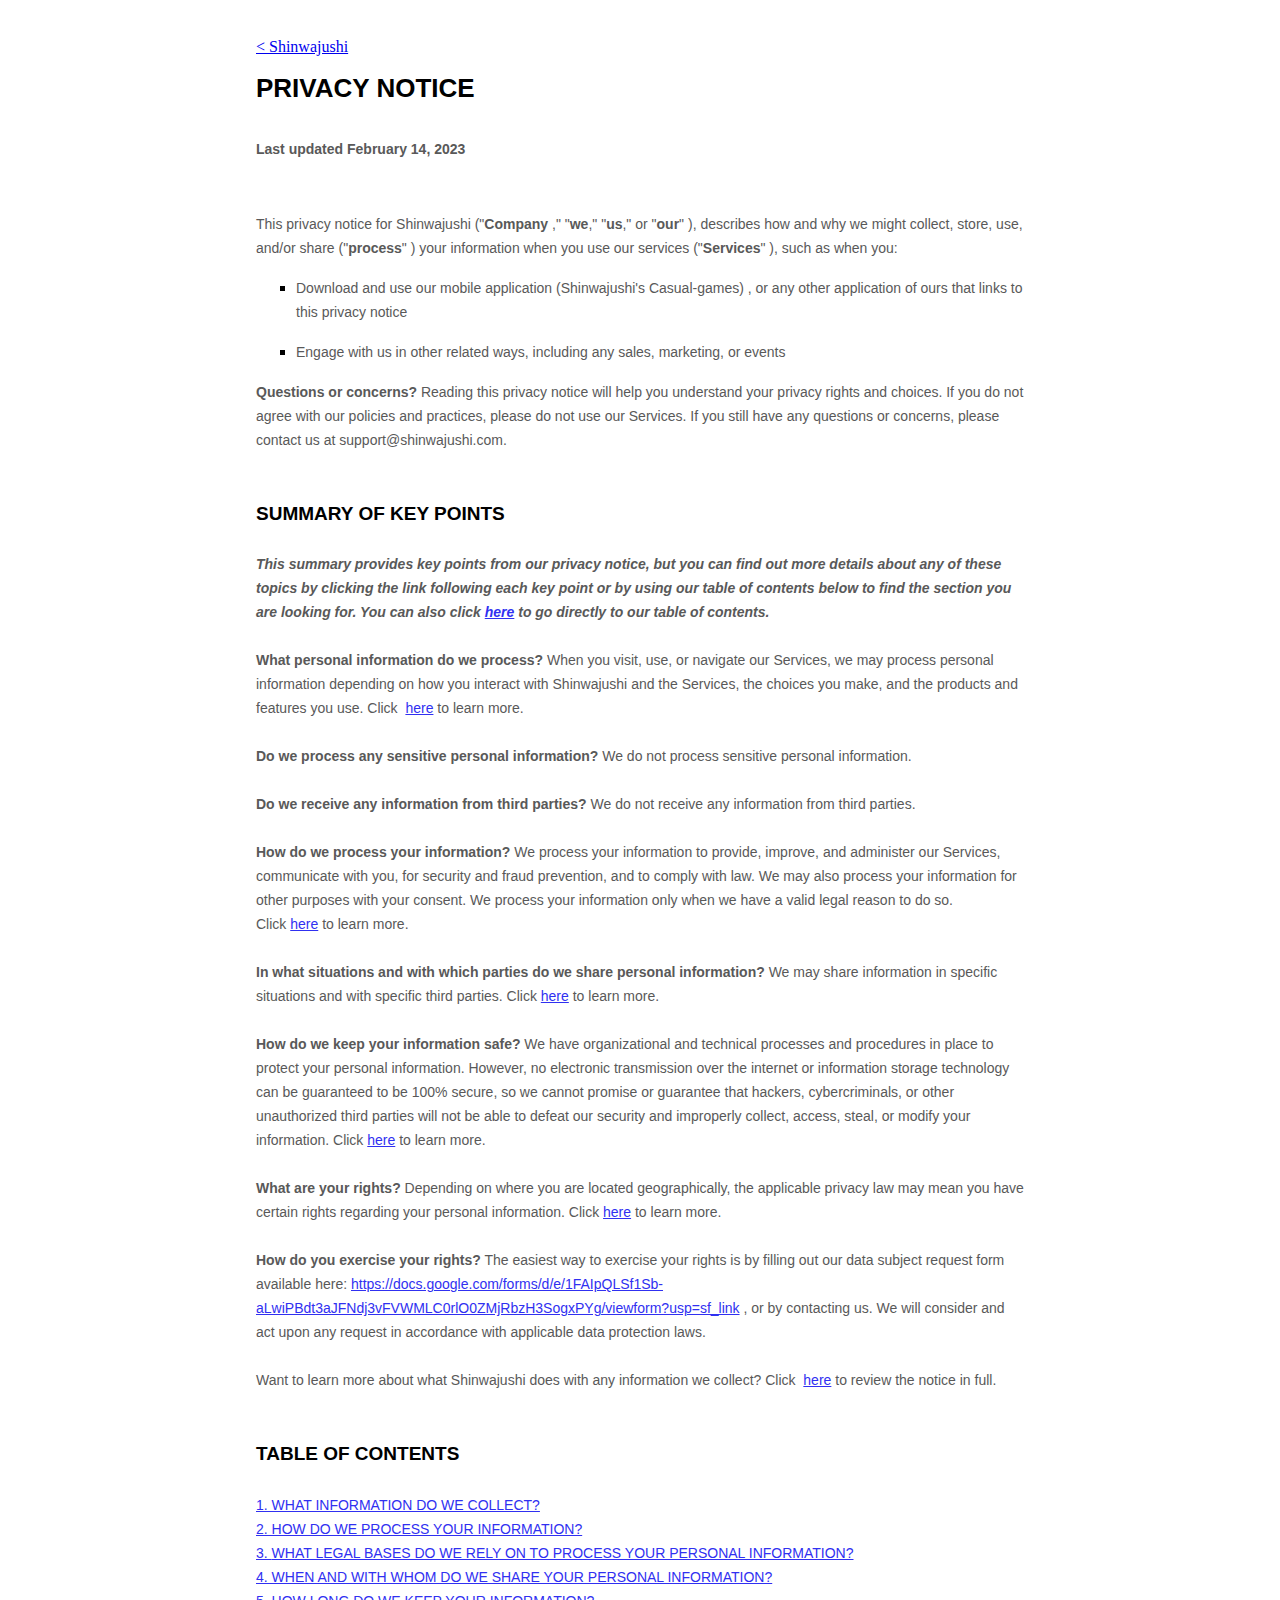
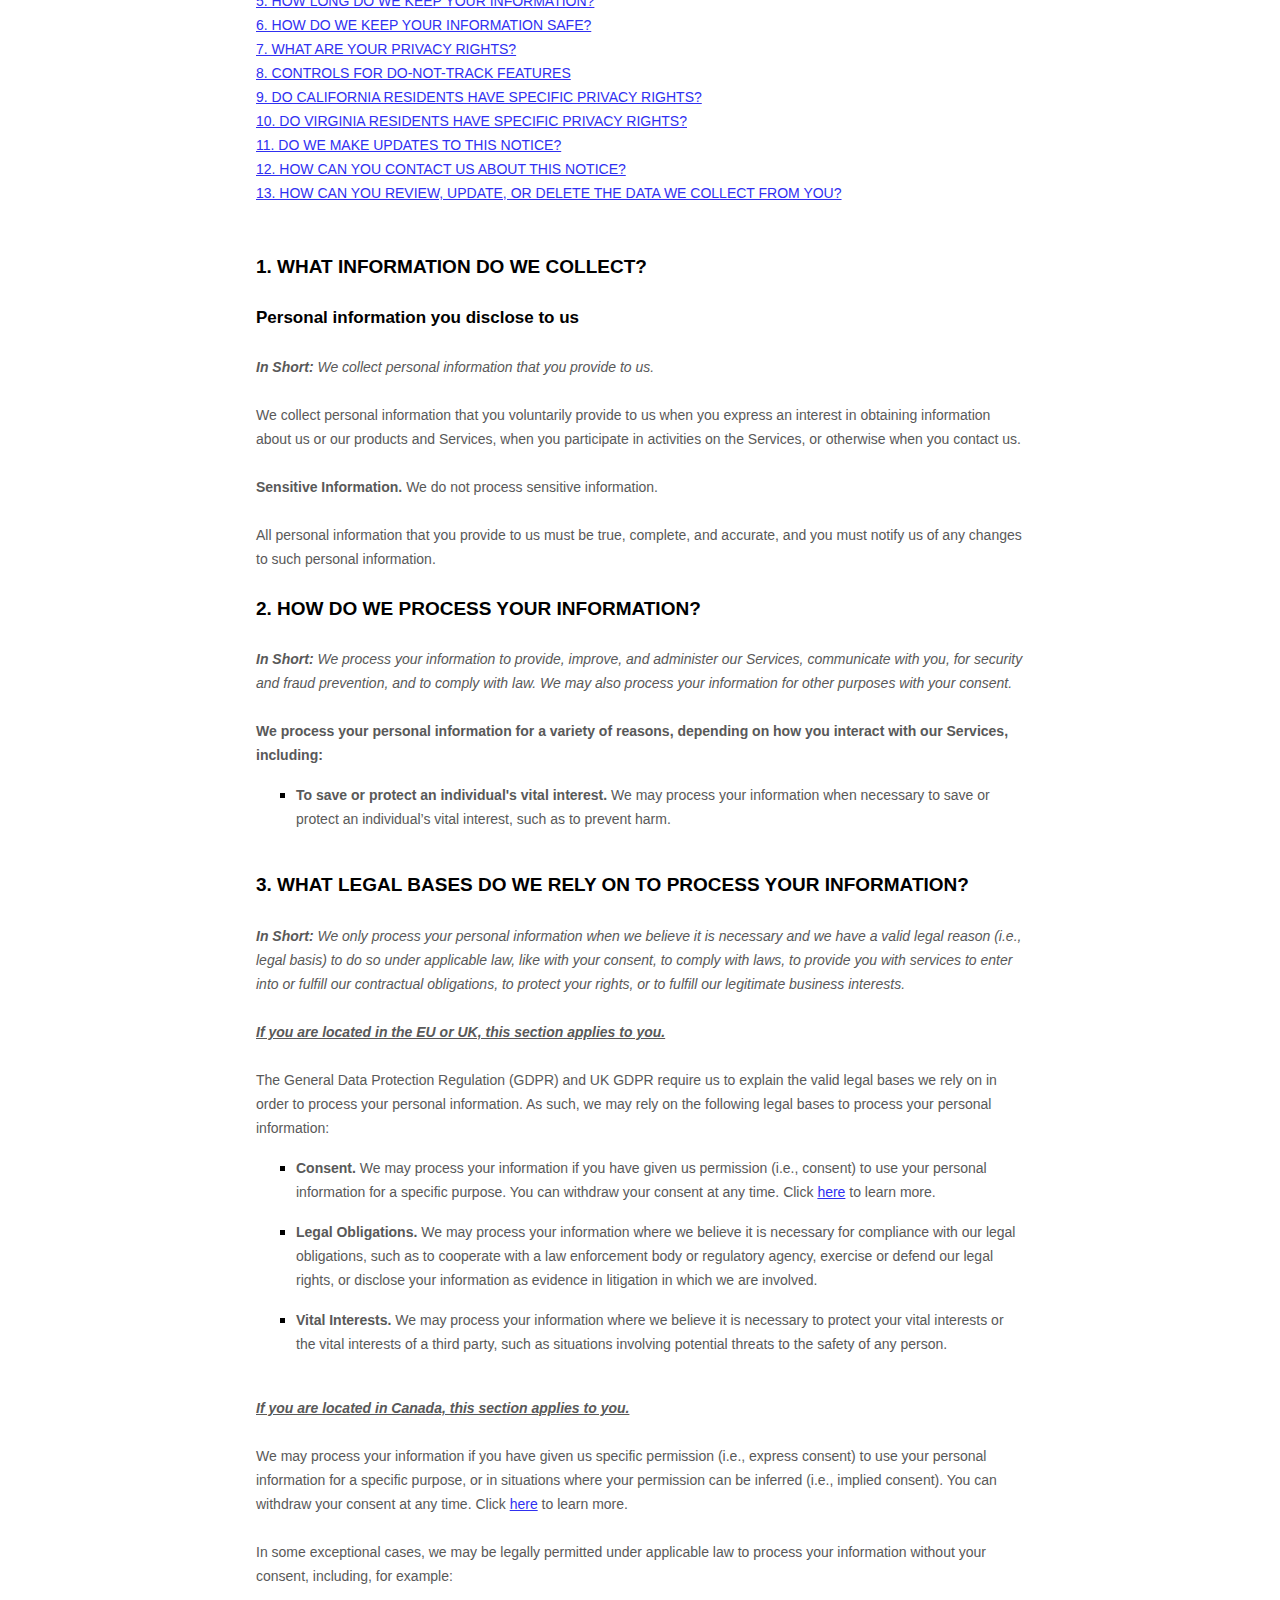
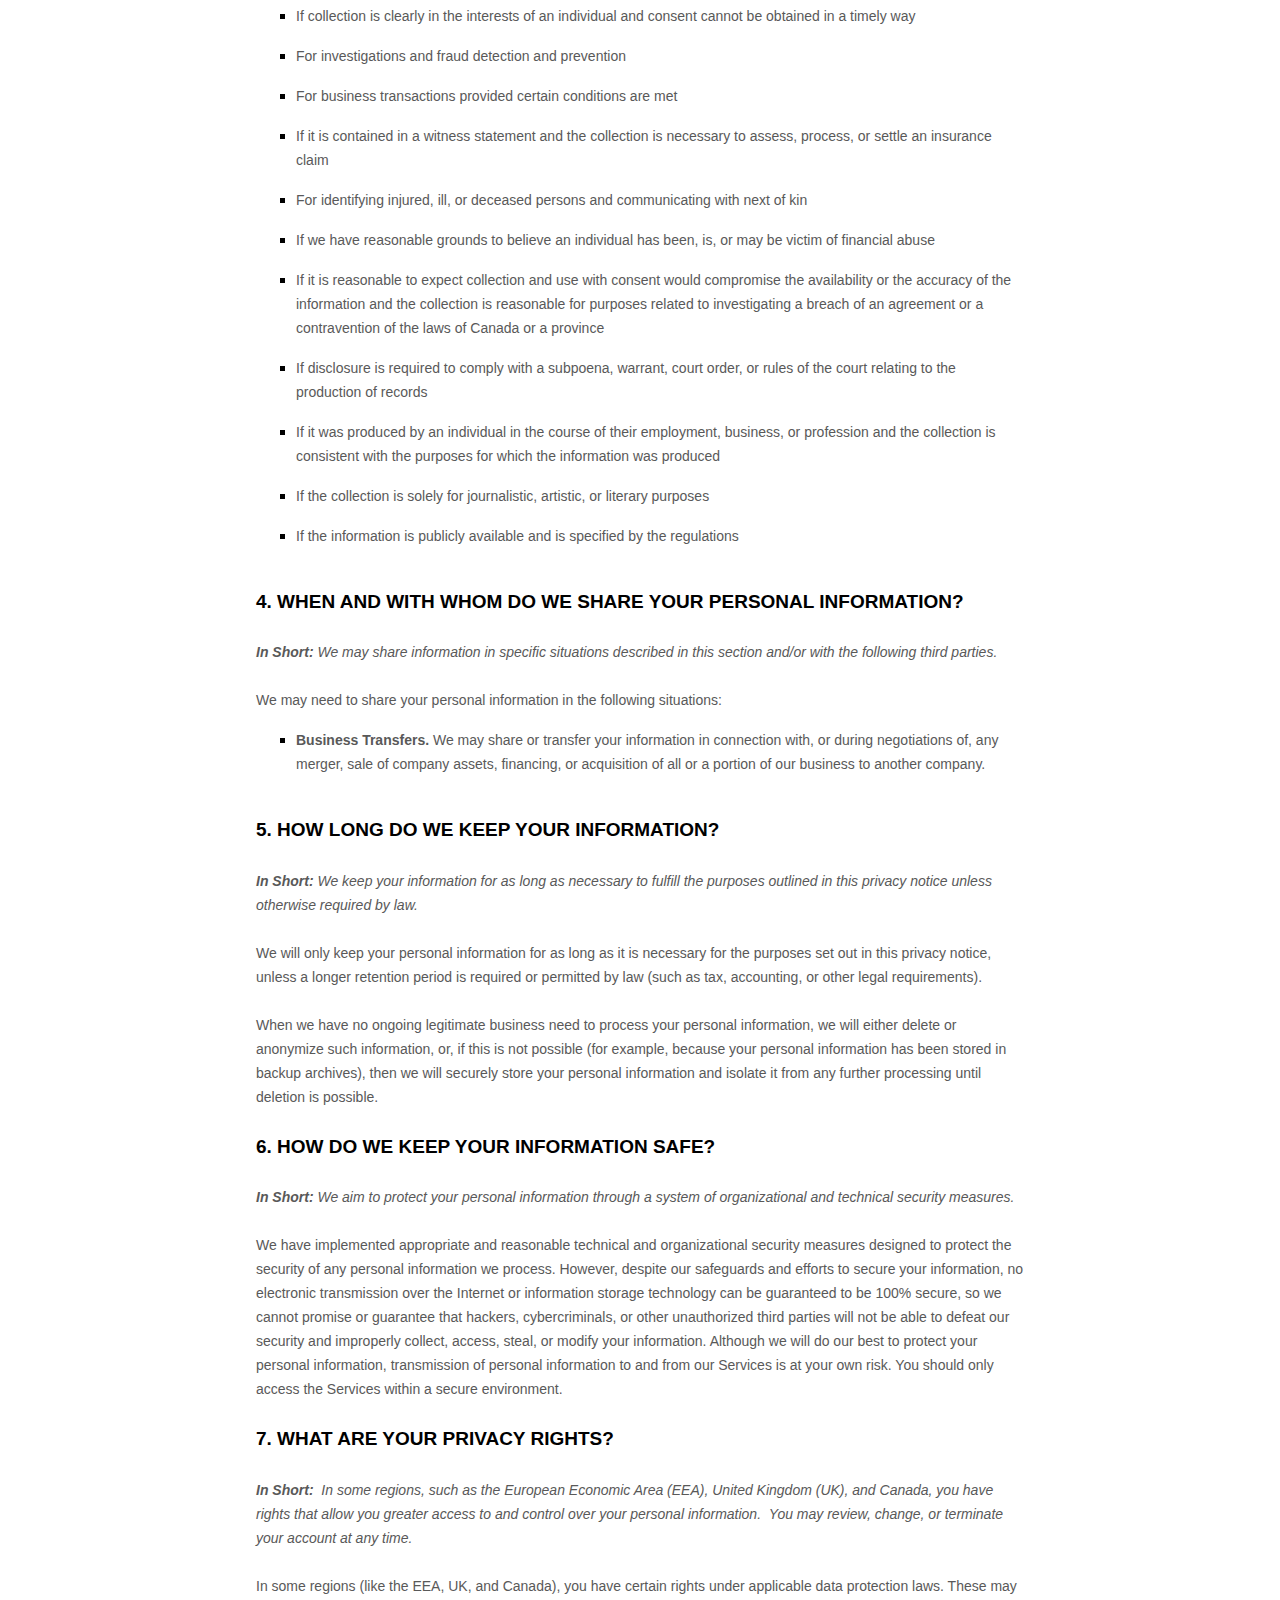
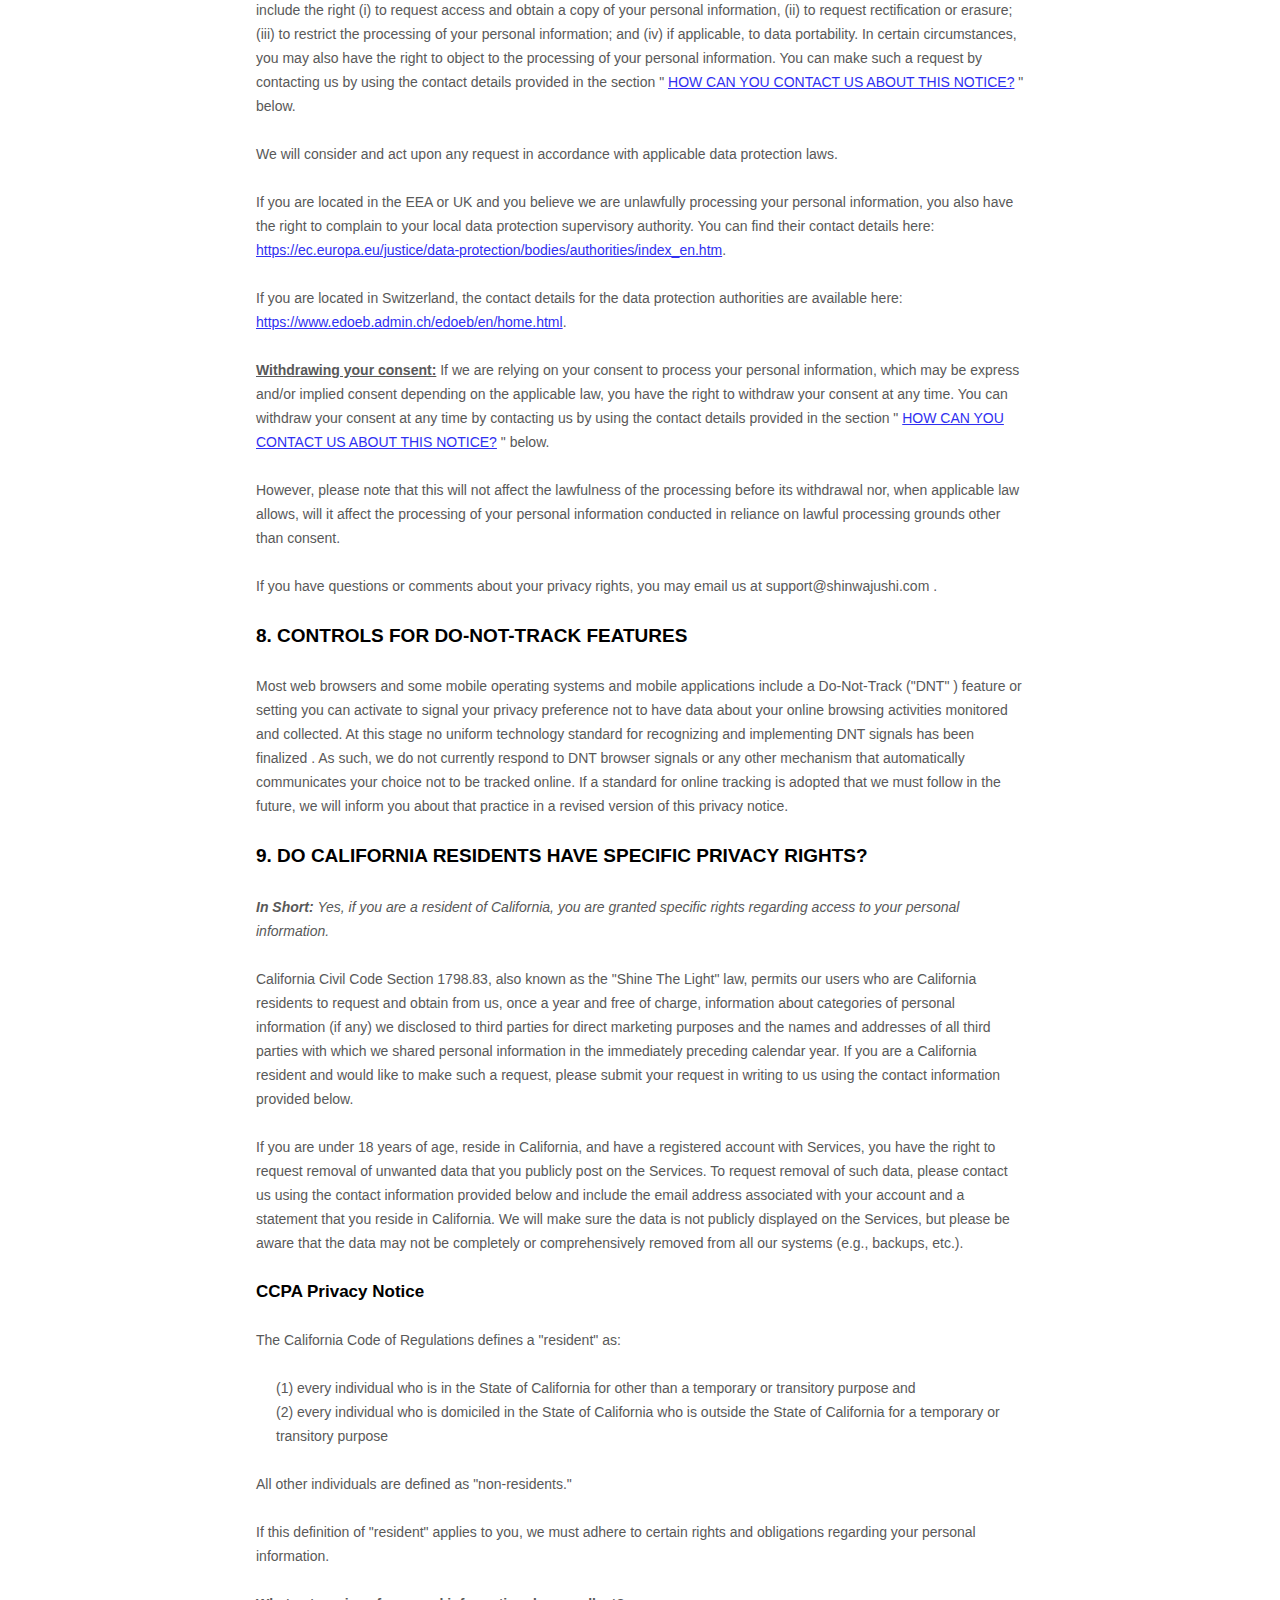
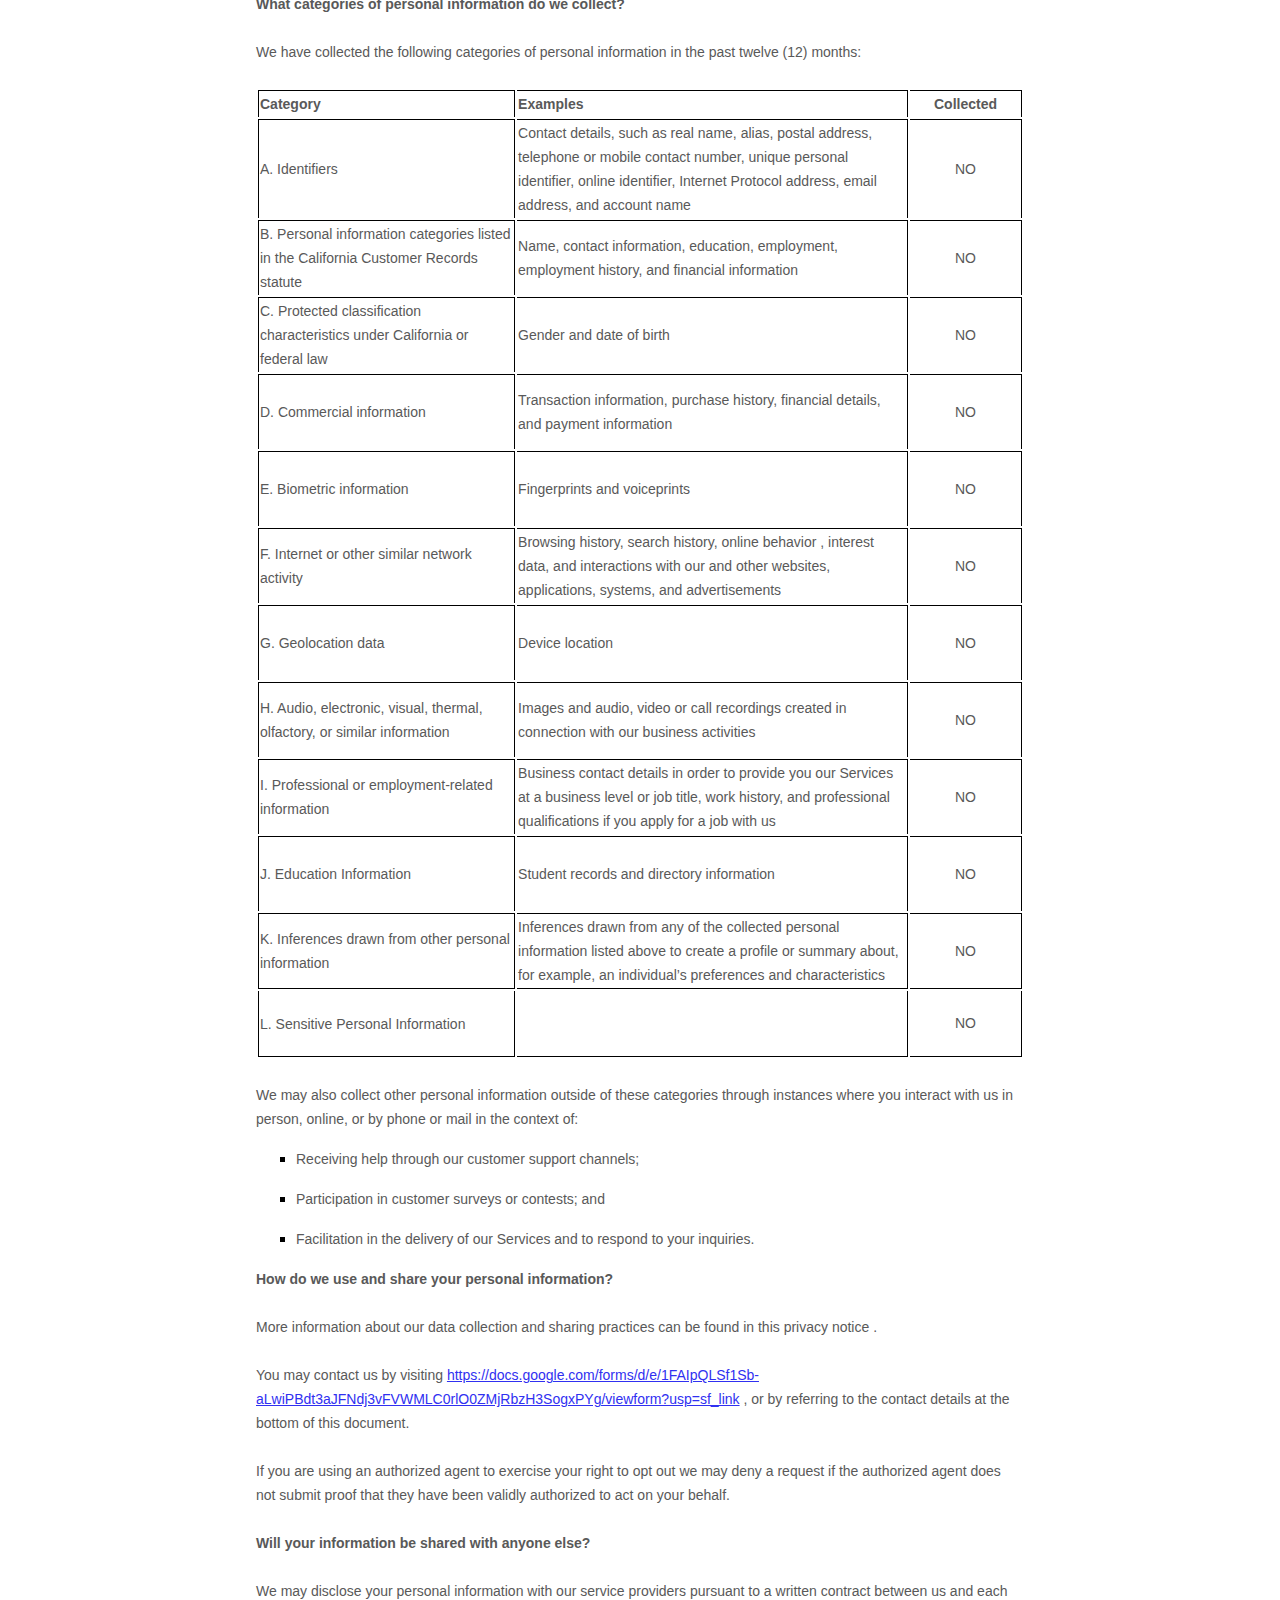
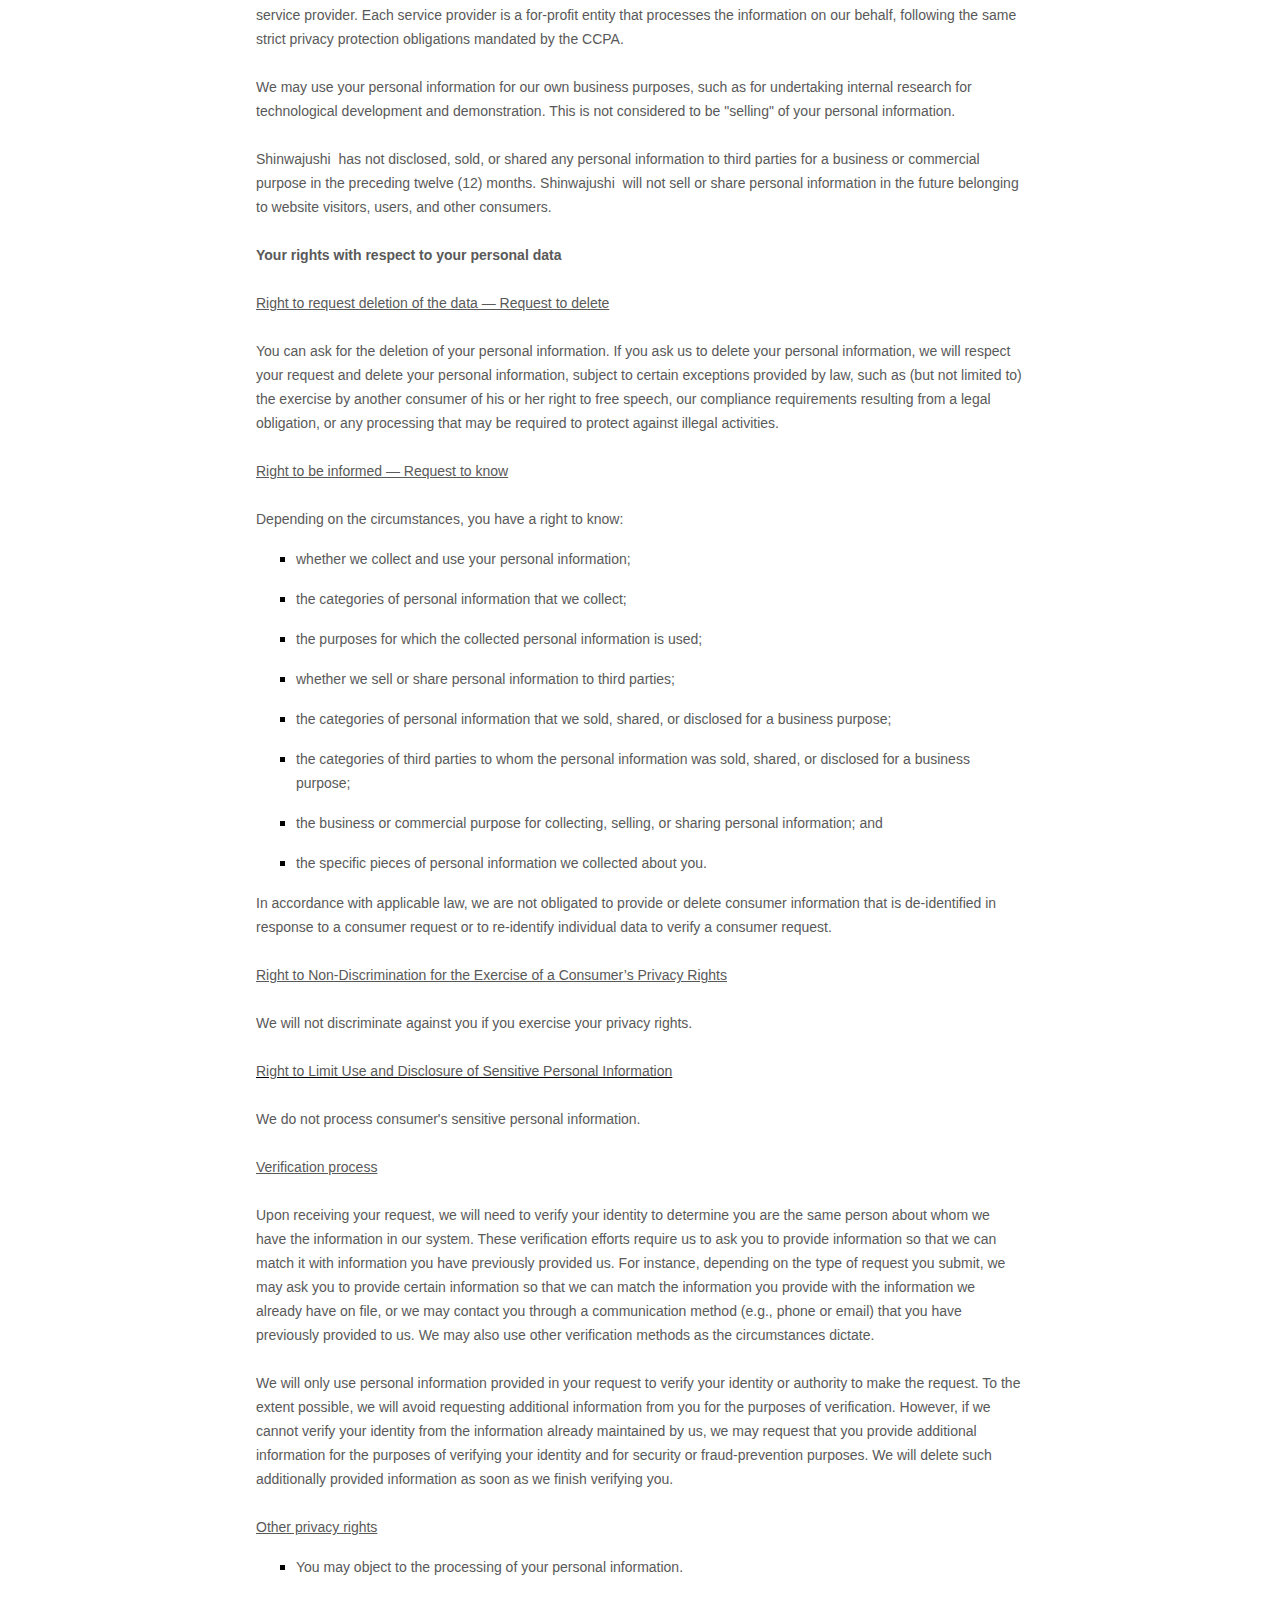
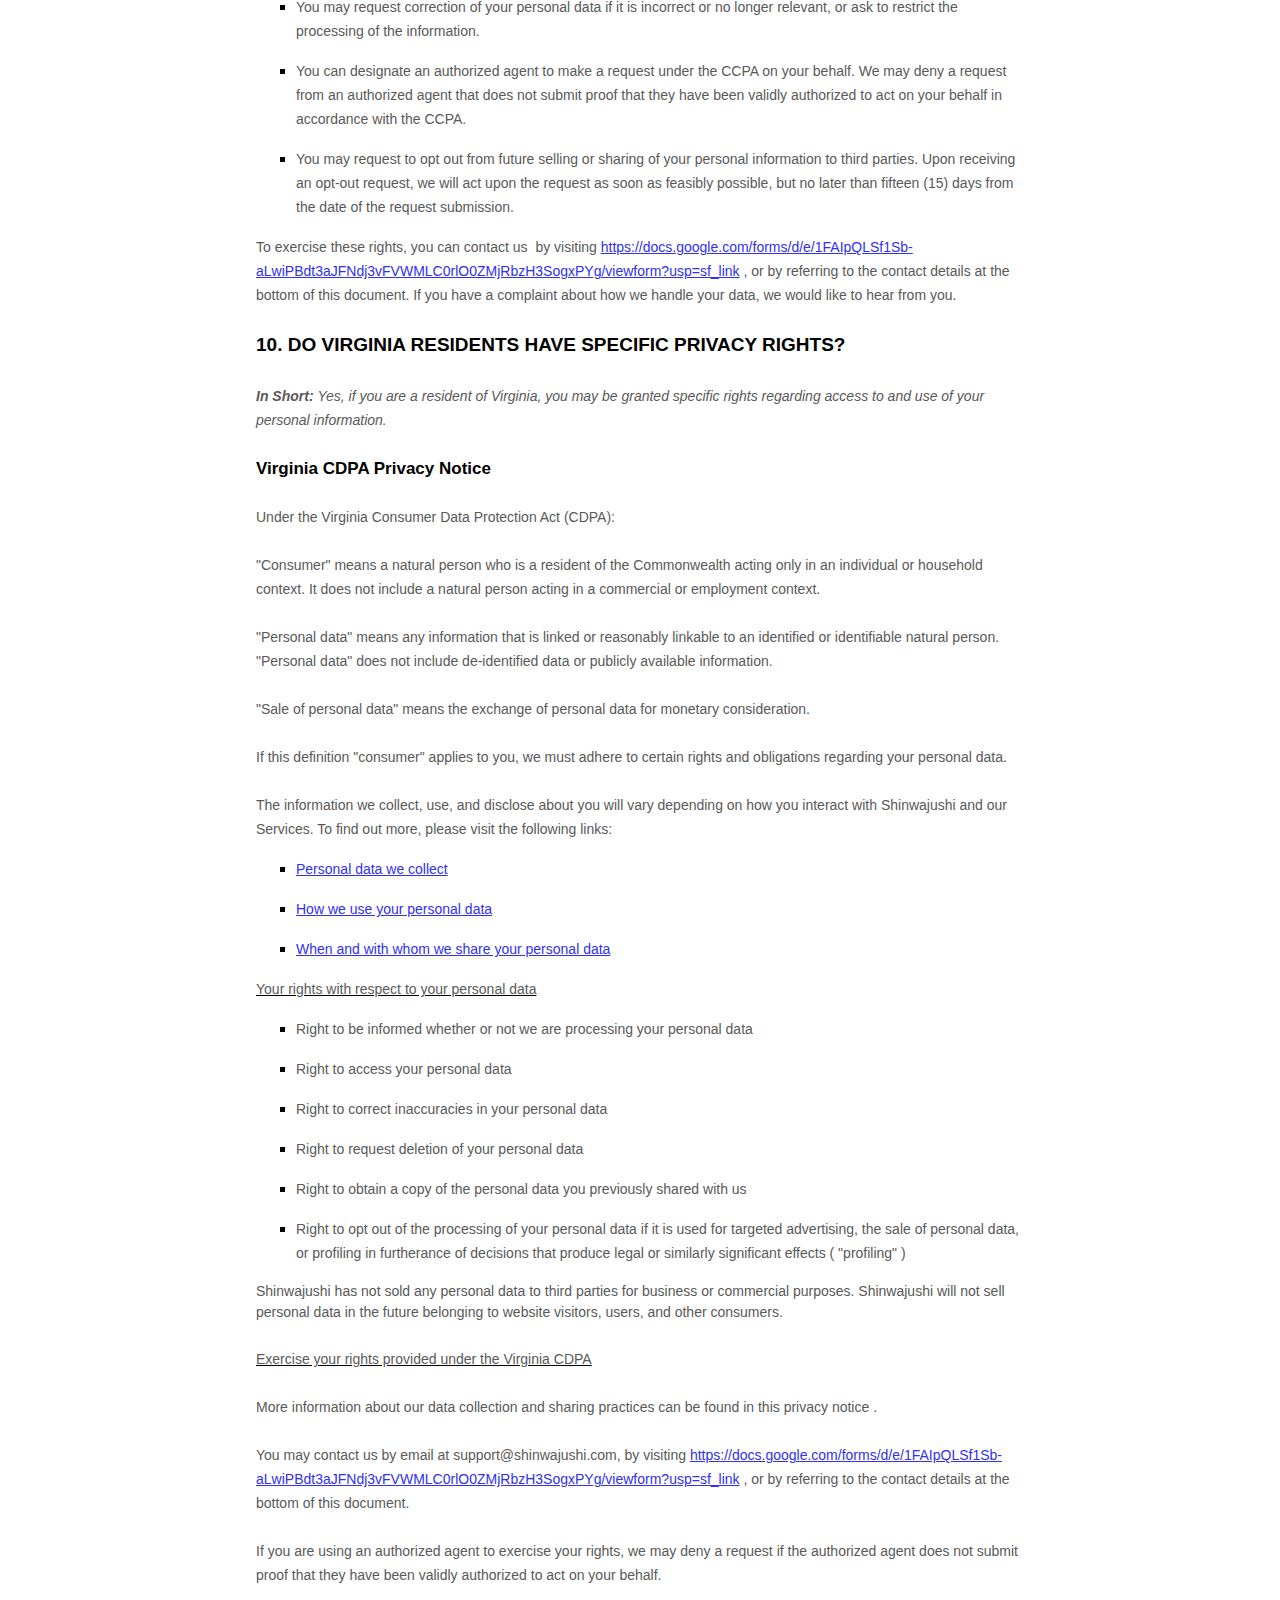
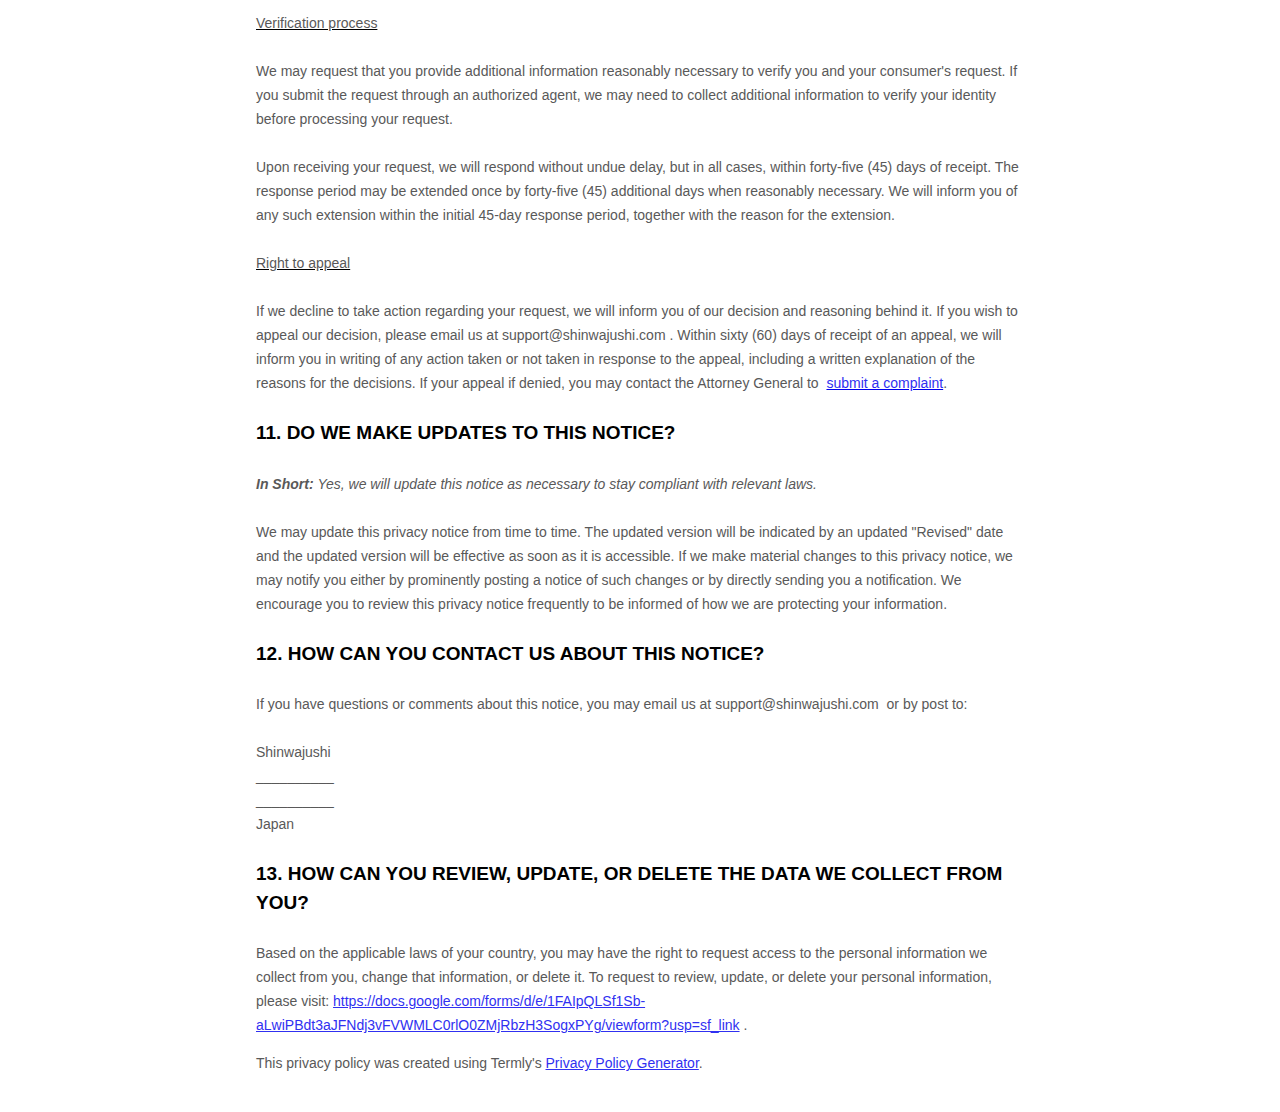
==== docs/privacy/mobile-casual-games/en.html @ f35b667d "Add privacy policy" ====
<!DOCTYPE html>
<html lang="en">

<head>
  <meta charset="UTF-8">
  <meta http-equiv="X-UA-Compatible" content="IE=edge">
  <meta name="viewport" content="width=device-width, initial-scale=1.0">
  <title>Privacy/Mobile-Casual-Games | Shinwajushi</title>
  <style>
    [data-custom-class='body'] {
      max-width: 768px;
      padding: 30px;
      margin: 0 auto;
    }

    [data-custom-class='body'],
    [data-custom-class='body'] * {
      background: transparent !important;
    }

    [data-custom-class='title'],
    [data-custom-class='title'] * {
      font-family: Arial !important;
      font-size: 26px !important;
      color: #000000 !important;
    }

    [data-custom-class='subtitle'],
    [data-custom-class='subtitle'] * {
      font-family: Arial !important;
      color: #595959 !important;
      font-size: 14px !important;
    }

    [data-custom-class='heading_1'],
    [data-custom-class='heading_1'] * {
      font-family: Arial !important;
      font-size: 19px !important;
      color: #000000 !important;
    }

    [data-custom-class='heading_2'],
    [data-custom-class='heading_2'] * {
      font-family: Arial !important;
      font-size: 17px !important;
      color: #000000 !important;
    }

    [data-custom-class='body_text'],
    [data-custom-class='body_text'] * {
      color: #595959 !important;
      font-size: 14px !important;
      font-family: Arial !important;
    }

    [data-custom-class='link'],
    [data-custom-class='link'] * {
      color: #3030F1 !important;
      font-size: 14px !important;
      font-family: Arial !important;
      word-break: break-word !important;
    }
  </style>
  <style>
    ul {
      list-style-type: square;
    }

    ul>li>ul {
      list-style-type: circle;
    }

    ul>li>ul>li>ul {
      list-style-type: square;
    }

    ol li {
      font-family: Arial;
    }
  </style>
</head>

<body>

  <div data-custom-class="body">
    <div>
      <a href="https://shinwajushi.com">&lt; Shinwajushi</a>
      <h1 data-custom-class="title">PRIVACY NOTICE</h1>
    </div>
    <div>
      <br>
    </div>
    <div>
      <span style="color: rgb(127, 127, 127);">
        <strong>
          <span style="font-size: 15px;">
            <span data-custom-class="subtitle">Last updated <bdt class="question">February 14, 2023</bdt>
              </span></span></strong></span></div>
    <div><br></div>
    <div><br></div>
    <div><br></div>
    <div style="line-height: 1.5;"><span style="color: rgb(127, 127, 127);"><span
          style="color: rgb(89, 89, 89); font-size: 15px;"><span data-custom-class="body_text">This privacy notice for
            <bdt class="question">Shinwajushi<bdt class="block-component"></bdt>
            </bdt> (<bdt class="block-component"></bdt>"<bdt class="block-component"></bdt><strong>Company</strong>
            <bdt class="statement-end-if-in-editor"></bdt>," "<strong>we</strong>," "<strong>us</strong>," or
            "<strong>our</strong>"<bdt class="statement-end-if-in-editor"></bdt>
          </span><span data-custom-class="body_text">), describes how and why we might collect, store, use, and/or share
            (<bdt class="block-component"></bdt>"<strong>process</strong>"<bdt class="statement-end-if-in-editor"></bdt>
            ) your information when you use our services (<bdt class="block-component"></bdt>"<strong>Services</strong>"
            <bdt class="statement-end-if-in-editor"></bdt>), such as when you:</span></span></span><span
        style="font-size: 15px;"><span style="color: rgb(127, 127, 127);"><span data-custom-class="body_text"><span
              style="color: rgb(89, 89, 89);"><span data-custom-class="body_text">
                <bdt class="block-component"></bdt>
              </span></span></span></span></span></span></span></span></li>
      </ul>
      <div>
        <bdt class="block-component"><span style="font-size: 15px;"><span style="font-size: 15px;"><span
                style="color: rgb(127, 127, 127);"><span data-custom-class="body_text"><span
                    style="color: rgb(89, 89, 89);"><span data-custom-class="body_text">
                      <bdt class="block-component"></bdt>
                    </span></span></span></span></span></span></bdt>
      </div>
      <ul>
        <li style="line-height: 1.5;"><span style="font-size: 15px; color: rgb(89, 89, 89);"><span
              style="font-size: 15px; color: rgb(89, 89, 89);"><span data-custom-class="body_text">Download and use<bdt
                  class="block-component"></bdt> our mobile application<bdt class="block-component"></bdt> (<bdt
                  class="question">Shinwajushi's Casual-games)<span
                    style="font-size: 15px; color: rgb(89, 89, 89);"><span
                      style="font-size: 15px; color: rgb(89, 89, 89);"><span data-custom-class="body_text"><span
                          style="font-size: 15px;"><span style="color: rgb(89, 89, 89);"><span
                              data-custom-class="body_text"><span style="font-size: 15px;"><span
                                  style="color: rgb(89, 89, 89);">
                                  <bdt class="statement-end-if-in-editor">,</bdt>
                                </span></span></span></span></span></span></span></span></bdt></span><span
                data-custom-class="body_text"><span style="font-size: 15px;"><span style="color: rgb(89, 89, 89);"><span
                      data-custom-class="body_text"><span style="font-size: 15px;"><span
                          style="color: rgb(89, 89, 89);">
                          <bdt class="statement-end-if-in-editor">
                            <bdt class="block-component"> or any other application of ours that links to this privacy
                              notice</bdt>
                          </bdt>
                        </span></span></span></span></span></span></span></span></li>
      </ul>
      <div style="line-height: 1.5;"><span style="font-size: 15px;"><span style="color: rgb(127, 127, 127);"><span
              data-custom-class="body_text"><span style="color: rgb(89, 89, 89);"><span data-custom-class="body_text">
                  <bdt class="block-component"></bdt>
                </span></span></span></span></span></div>
      <ul>
        <li style="line-height: 1.5;"><span style="font-size: 15px; color: rgb(89, 89, 89);"><span
              style="font-size: 15px; color: rgb(89, 89, 89);"><span data-custom-class="body_text">Engage with us in
                other related ways, including any sales, marketing, or events<span style="font-size: 15px;"><span
                    style="color: rgb(89, 89, 89);"><span data-custom-class="body_text"><span
                        style="font-size: 15px;"><span style="color: rgb(89, 89, 89);">
                          <bdt class="statement-end-if-in-editor"></bdt>
                        </span></span></span></span></span></span></span></span></li>
      </ul>
      <div style="line-height: 1.5;"><span style="font-size: 15px;"><span style="color: rgb(127, 127, 127);"><span
              data-custom-class="body_text"><strong>Questions or concerns? </strong>Reading this privacy notice will
              help you understand your privacy rights and choices. If you do not agree with our policies and practices,
              please do not use our Services. If you still have any questions or concerns, please contact us at <bdt
                class="question">support@shinwajushi.com</bdt>.</span></span></span></div>
      <div style="line-height: 1.5;"><br></div>
      <div style="line-height: 1.5;"><br></div>
      <div style="line-height: 1.5;"><strong><span style="font-size: 15px;"><span data-custom-class="heading_1">SUMMARY
              OF KEY POINTS</span></span></strong></div>
      <div style="line-height: 1.5;"><br></div>
      <div style="line-height: 1.5;"><span style="font-size: 15px;"><span data-custom-class="body_text"><strong><em>This
                summary provides key points from our privacy notice, but you can find out more details about any of
                these topics by clicking the link following each key point or by using our table of contents below to
                find the section you are looking for. You can also click </em></strong></span></span><a
          data-custom-class="link" href="#toc"><span style="font-size: 15px;"><span
              data-custom-class="body_text"><strong><em>here</em></strong></span></span></a><span
          style="font-size: 15px;"><span data-custom-class="body_text"><strong><em> to go directly to our table of
                contents.</em></strong></span></span></div>
      <div style="line-height: 1.5;"><br></div>
      <div style="line-height: 1.5;"><span style="font-size: 15px;"><span data-custom-class="body_text"><strong>What
              personal information do we process?</strong> When you visit, use, or navigate our Services, we may process
            personal information depending on how you interact with <bdt class="block-component"></bdt>
            <bdt class="question">Shinwajushi</bdt>
            <bdt class="statement-end-if-in-editor"></bdt> and the Services, the choices you make, and the products and
            features you use. Click 
          </span></span><a data-custom-class="link" href="#personalinfo"><span style="font-size: 15px;"><span
              data-custom-class="body_text">here</span></span></a><span style="font-size: 15px;"><span
            data-custom-class="body_text"> to learn more.</span></span></div>
      <div style="line-height: 1.5;"><br></div>
      <div style="line-height: 1.5;"><span style="font-size: 15px;"><span data-custom-class="body_text"><strong>Do we
              process any sensitive personal information?</strong>
            <bdt class="block-component"></bdt>We do not process sensitive personal information.<bdt class="else-block">
            </bdt>
          </span></span></div>
      <div style="line-height: 1.5;"><br></div>
      <div style="line-height: 1.5;"><span style="font-size: 15px;"><span data-custom-class="body_text"><strong>Do we
              receive any information from third parties?</strong>
            <bdt class="block-component"></bdt>We do not receive any information from third parties.<bdt
              class="else-block"></bdt>
          </span></span></div>
      <div style="line-height: 1.5;"><br></div>
      <div style="line-height: 1.5;"><span style="font-size: 15px;"><span data-custom-class="body_text"><strong>How do
              we process your information?</strong> We process your information to provide, improve, and administer our
            Services, communicate with you, for security and fraud prevention, and to comply with law. We may also
            process your information for other purposes with your consent. We process your information only when we have
            a valid legal reason to do so. Click </span></span><a data-custom-class="link" href="#infouse"><span
            style="font-size: 15px;"><span data-custom-class="body_text">here</span></span></a><span
          style="font-size: 15px;"><span data-custom-class="body_text"> to learn more.</span></span></div>
      <div style="line-height: 1.5;"><br></div>
      <div style="line-height: 1.5;"><span style="font-size: 15px;"><span data-custom-class="body_text"><strong>In what
              situations and with which <bdt class="block-component"></bdt>parties do we share personal
              information?</strong> We may share information in specific situations and with specific <bdt
              class="block-component"></bdt>third parties. Click </span></span><a data-custom-class="link"
          href="#whoshare"><span style="font-size: 15px;"><span
              data-custom-class="body_text">here</span></span></a><span style="font-size: 15px;"><span
            data-custom-class="body_text"> to learn more.<bdt class="block-component"></bdt></span></span></div>
      <div style="line-height: 1.5;"><br></div>
      <div style="line-height: 1.5;"><span style="font-size: 15px;"><span data-custom-class="body_text"><strong>How do
              we keep your information safe?</strong> We have <bdt class="block-component"></bdt>organizational<bdt
              class="statement-end-if-in-editor"></bdt> and technical processes and procedures in place to protect your
            personal information. However, no electronic transmission over the internet or information storage
            technology can be guaranteed to be 100% secure, so we cannot promise or guarantee that hackers,
            cybercriminals, or other <bdt class="block-component"></bdt>unauthorized<bdt
              class="statement-end-if-in-editor"></bdt> third parties will not be able to defeat our security and
            improperly collect, access, steal, or modify your information. Click </span></span><a
          data-custom-class="link" href="#infosafe"><span style="font-size: 15px;"><span
              data-custom-class="body_text">here</span></span></a><span style="font-size: 15px;"><span
            data-custom-class="body_text"> to learn more.<bdt class="statement-end-if-in-editor"></bdt></span></span>
      </div>
      <div style="line-height: 1.5;"><br></div>
      <div style="line-height: 1.5;"><span style="font-size: 15px;"><span data-custom-class="body_text"><strong>What are
              your rights?</strong> Depending on where you are located geographically, the applicable privacy law may
            mean you have certain rights regarding your personal information. Click </span></span><a
          data-custom-class="link" href="#privacyrights"><span style="font-size: 15px;"><span
              data-custom-class="body_text">here</span></span></a><span style="font-size: 15px;"><span
            data-custom-class="body_text"> to learn more.</span></span></div>
      <div style="line-height: 1.5;"><br></div>
      <div style="line-height: 1.5;"><span style="font-size: 15px;"><span data-custom-class="body_text"><strong>How do
              you exercise your rights?</strong> The easiest way to exercise your rights is by filling out our data
            subject request form available <bdt class="block-component"></bdt>here: <bdt class="question"><a
                href="https://docs.google.com/forms/d/e/1FAIpQLSf1Sb-aLwiPBdt3aJFNdj3vFVWMLC0rlO0ZMjRbzH3SogxPYg/viewform?usp=sf_link"
                target="_blank"
                data-custom-class="link">https://docs.google.com/forms/d/e/1FAIpQLSf1Sb-aLwiPBdt3aJFNdj3vFVWMLC0rlO0ZMjRbzH3SogxPYg/viewform?usp=sf_link</a>
            </bdt>
            <bdt class="else-block"></bdt>, or by contacting us. We will consider and act upon any request in accordance
            with applicable data protection laws.
          </span></span></div>
      <div style="line-height: 1.5;"><br></div>
      <div style="line-height: 1.5;"><span style="font-size: 15px;"><span data-custom-class="body_text">Want to learn
            more about what <bdt class="block-component"></bdt>
            <bdt class="question">Shinwajushi</bdt>
            <bdt class="statement-end-if-in-editor"></bdt> does with any information we collect? Click 
          </span></span><a data-custom-class="link" href="#toc"><span style="font-size: 15px;"><span
              data-custom-class="body_text">here</span></span></a><span style="font-size: 15px;"><span
            data-custom-class="body_text"> to review the notice in full.</span></span></div>
      <div style="line-height: 1.5;"><br></div>
      <div style="line-height: 1.5;"><br></div>
      <div id="toc" style="line-height: 1.5;"><span style="font-size: 15px;"><span
            style="color: rgb(127, 127, 127);"><span style="color: rgb(0, 0, 0);"><strong><span
                  data-custom-class="heading_1">TABLE OF CONTENTS</span></strong></span></span></span></div>
      <div style="line-height: 1.5;"><br></div>
      <div style="line-height: 1.5;"><span style="font-size: 15px;"><a data-custom-class="link"
            href="#infocollect"><span style="color: rgb(89, 89, 89);">1. WHAT INFORMATION DO WE
              COLLECT?</span></a></span></div>
      <div style="line-height: 1.5;"><span style="font-size: 15px;"><a data-custom-class="link" href="#infouse"><span
              style="color: rgb(89, 89, 89);">2. HOW DO WE PROCESS YOUR INFORMATION?<bdt class="block-component"></bdt>
              </span></a></span></div>
      <div style="line-height: 1.5;"><span style="font-size: 15px;"><a data-custom-class="link" href="#legalbases"><span
              style="color: rgb(89, 89, 89);">3. <span style="font-size: 15px;"><span
                  style="color: rgb(89, 89, 89);">WHAT LEGAL BASES DO WE RELY ON TO PROCESS YOUR PERSONAL
                  INFORMATION?</span></span>
              <bdt class="statement-end-if-in-editor"></bdt>
            </span></a></span></div>
      <div style="line-height: 1.5;"><span style="font-size: 15px;"><span style="color: rgb(89, 89, 89);"><a
              data-custom-class="link" href="#whoshare">4. WHEN AND WITH WHOM DO WE SHARE YOUR PERSONAL
              INFORMATION?</a></span><span data-custom-class="body_text">
            <bdt class="block-component"></bdt>
          </span></a><span style="color: rgb(127, 127, 127);"><span style="color: rgb(89, 89, 89);"><span
                data-custom-class="body_text"><span style="color: rgb(89, 89, 89);">
                  <bdt class="block-component"></bdt>
                </span></span><span data-custom-class="body_text"><span style="color: rgb(89, 89, 89);"><span
                    style="color: rgb(89, 89, 89);"><span style="color: rgb(89, 89, 89);">
                      <bdt class="block-component"></bdt>
                    </span></span>
                  <bdt class="block-component"></bdt>
                </span></span></span></span></span></div>
      <div style="line-height: 1.5;"><span style="font-size: 15px;"><a data-custom-class="link" href="#inforetain"><span
              style="color: rgb(89, 89, 89);">5. HOW LONG DO WE KEEP YOUR INFORMATION?</span></a><span
            style="color: rgb(127, 127, 127);"><span style="color: rgb(89, 89, 89);"><span
                data-custom-class="body_text"><span style="color: rgb(89, 89, 89);"><span
                    style="color: rgb(89, 89, 89);">
                    <bdt class="block-component"></bdt>
                  </span></span></span></span></span></span></div>
      <div style="line-height: 1.5;"><span style="font-size: 15px;"><a data-custom-class="link" href="#infosafe"><span
              style="color: rgb(89, 89, 89);">6. HOW DO WE KEEP YOUR INFORMATION SAFE?</span></a><span
            style="color: rgb(127, 127, 127);"><span style="color: rgb(89, 89, 89);"><span
                data-custom-class="body_text"><span style="color: rgb(89, 89, 89);">
                  <bdt class="statement-end-if-in-editor"></bdt>
                  <bdt class="block-component"></bdt>
                </span></span></span></span></span></div>
      <div style="line-height: 1.5;"><span style="font-size: 15px;"><span style="color: rgb(89, 89, 89);"><a
              data-custom-class="link" href="#privacyrights">7. WHAT ARE YOUR PRIVACY RIGHTS?</a></span></span></div>
      <div style="line-height: 1.5;"><span style="font-size: 15px;"><a data-custom-class="link" href="#DNT"><span
              style="color: rgb(89, 89, 89);">8. CONTROLS FOR DO-NOT-TRACK FEATURES</span></a></span></div>
      <div style="line-height: 1.5;"><span style="font-size: 15px;"><a data-custom-class="link"
            href="#caresidents"><span style="color: rgb(89, 89, 89);">9. DO CALIFORNIA RESIDENTS HAVE SPECIFIC PRIVACY
              RIGHTS?</span></a></span>
        <bdt class="block-component"><span style="font-size: 15px;"><span data-custom-class="body_text"></span></span>
        </bdt>
      </div>
      <div style="line-height: 1.5;"><a data-custom-class="link" href="#virginia"><span style="font-size: 15px;">10. DO
            VIRGINIA RESIDENTS HAVE SPECIFIC PRIVACY RIGHTS?</span></a><span style="font-size: 15px;">
          <bdt class="statement-end-if-in-editor"><span data-custom-class="body_text"></span></bdt>
        </span></div>
      <div style="line-height: 1.5;"><span style="font-size: 15px;"><a data-custom-class="link"
            href="#policyupdates"><span style="color: rgb(89, 89, 89);">11. DO WE MAKE UPDATES TO THIS
              NOTICE?</span></a></span></div>
      <div style="line-height: 1.5;"><a data-custom-class="link" href="#contact"><span
            style="color: rgb(89, 89, 89); font-size: 15px;">12. HOW CAN YOU CONTACT US ABOUT THIS NOTICE?</span></a>
      </div>
      <div style="line-height: 1.5;"><a data-custom-class="link" href="#request"><span
            style="color: rgb(89, 89, 89);">13. HOW CAN YOU REVIEW, UPDATE, OR DELETE THE DATA WE COLLECT FROM
            YOU?</span></a></div>
      <div style="line-height: 1.5;"><br></div>
      <div style="line-height: 1.5;"><br></div>
      <div id="infocollect" style="line-height: 1.5;"><span style="color: rgb(127, 127, 127);"><span
            style="color: rgb(89, 89, 89); font-size: 15px;"><span
              style="font-size: 15px; color: rgb(89, 89, 89);"><span
                style="font-size: 15px; color: rgb(89, 89, 89);"><span id="control"
                  style="color: rgb(0, 0, 0);"><strong><span data-custom-class="heading_1">1. WHAT INFORMATION DO WE
                      COLLECT?</span></strong></span></span></span></span></span></div>
      <div style="line-height: 1.5;"><br></div>
      <div id="personalinfo" style="line-height: 1.5;"><span data-custom-class="heading_2"
          style="color: rgb(0, 0, 0);"><span style="font-size: 15px;"><strong>Personal information you disclose to
              us</strong></span></span></div>
      <div>
        <div><br></div>
        <div style="line-height: 1.5;"><span style="color: rgb(127, 127, 127);"><span
              style="color: rgb(89, 89, 89); font-size: 15px;"><span data-custom-class="body_text"><span
                  style="font-size: 15px; color: rgb(89, 89, 89);"><span
                    style="font-size: 15px; color: rgb(89, 89, 89);"><span data-custom-class="body_text"><strong><em>In
                          Short:</em></strong></span></span></span></span><span data-custom-class="body_text"><span
                  style="font-size: 15px; color: rgb(89, 89, 89);"><span
                    style="font-size: 15px; color: rgb(89, 89, 89);"><span
                      data-custom-class="body_text"><strong><em> </em></strong><em>We collect personal information that
                        you provide to us.</em></span></span></span></span></span></span></div>
      </div>
      <div style="line-height: 1.5;"><br></div>
      <div style="line-height: 1.5;"><span style="font-size: 15px; color: rgb(89, 89, 89);"><span
            style="font-size: 15px; color: rgb(89, 89, 89);"><span data-custom-class="body_text">We collect personal
              information that you voluntarily provide to us when you <span style="font-size: 15px;">
                <bdt class="block-component"></bdt>
              </span></span><span data-custom-class="body_text">express an interest in obtaining information about us or
              our products and Services, when you participate in activities on the Services, or otherwise when you
              contact us.</span></span></span></span></div>
      <div style="line-height: 1.5;"><br></div>
      <div style="line-height: 1.5;"><span style="font-size: 15px; color: rgb(89, 89, 89);"><span
            style="font-size: 15px; color: rgb(89, 89, 89);"><span data-custom-class="body_text"><span
                style="font-size: 15px;">
                <bdt class="block-component"></bdt>
              </span></span></span></span></span></div>
      <div id="sensitiveinfo" style="line-height: 1.5;"><span style="font-size: 15px;"><span
            data-custom-class="body_text"><strong>Sensitive Information.</strong>
            <bdt class="block-component"></bdt>We do not process sensitive information.
          </span></span></div>
      <div style="line-height: 1.5;"><br></div>
      <div style="line-height: 1.5;"><span style="font-size: 15px;"><span data-custom-class="body_text">
            <bdt class="else-block"></bdt>
          </span></span><span style="font-size: 15px; color: rgb(89, 89, 89);"><span
            style="font-size: 15px; color: rgb(89, 89, 89);"><span data-custom-class="body_text"><span
                style="font-size: 15px;"><span data-custom-class="body_text">
                  <bdt class="block-component">
                    <bdt class="block-component"></bdt>
                  </bdt>
                </span></span></span></span>
          <bdt class="block-component">
            <bdt class="block-component">
        </span></span></bdt>
      </div>
      <div style="line-height: 1.5;"><span style="font-size: 15px; color: rgb(89, 89, 89);"><span
            style="font-size: 15px; color: rgb(89, 89, 89);"><span data-custom-class="body_text">All personal
              information that you provide to us must be true, complete, and accurate, and you must notify us of any
              changes to such personal information.</span></span></span></div>
      <div style="line-height: 1.5;"><br></div>
      <div style="line-height: 1.5;"><span style="font-size: 15px; color: rgb(89, 89, 89);"><span
            style="font-size: 15px; color: rgb(89, 89, 89);"><span data-custom-class="body_text">
              <bdt class="block-component"></bdt>
              </bdt>
            </span><span data-custom-class="body_text"><span style="color: rgb(89, 89, 89); font-size: 15px;"><span
                  data-custom-class="body_text"><span style="color: rgb(89, 89, 89); font-size: 15px;"><span
                      data-custom-class="body_text">
                      <bdt class="statement-end-if-in-editor">
                        <bdt class="block-component"></bdt>
                      </bdt>
                    </span></span></span></span></bdt></span></span></span></span></span></span></span></span><span
          style="font-size: 15px;"><span data-custom-class="body_text">
            <bdt class="block-component"></bdt>
          </span></span></div>
      <div id="infouse" style="line-height: 1.5;"><span style="color: rgb(127, 127, 127);"><span
            style="color: rgb(89, 89, 89); font-size: 15px;"><span
              style="font-size: 15px; color: rgb(89, 89, 89);"><span
                style="font-size: 15px; color: rgb(89, 89, 89);"><span id="control"
                  style="color: rgb(0, 0, 0);"><strong><span data-custom-class="heading_1">2. HOW DO WE PROCESS YOUR
                      INFORMATION?</span></strong></span></span></span></span></span></div>
      <div>
        <div style="line-height: 1.5;"><br></div>
        <div style="line-height: 1.5;"><span style="color: rgb(127, 127, 127);"><span
              style="color: rgb(89, 89, 89); font-size: 15px;"><span data-custom-class="body_text"><span
                  style="font-size: 15px; color: rgb(89, 89, 89);"><span
                    style="font-size: 15px; color: rgb(89, 89, 89);"><span data-custom-class="body_text"><strong><em>In
                          Short: </em></strong><em>We process your information to provide, improve, and administer our
                        Services, communicate with you, for security and fraud prevention, and to comply with law. We
                        may also process your information for other purposes with your
                        consent.</em></span></span></span></span></span></span></div>
      </div>
      <div style="line-height: 1.5;"><br></div>
      <div style="line-height: 1.5;"><span style="font-size: 15px; color: rgb(89, 89, 89);"><span
            style="font-size: 15px; color: rgb(89, 89, 89);"><span data-custom-class="body_text"><strong>We process your
                personal information for a variety of reasons, depending on how you interact with our Services,
                including:</strong>
              <bdt class="block-component"></bdt>
            </span></span></span></span></span></span></span></span></span></span></span></span></li>
        </ul>
        <div style="line-height: 1.5;"><span style="font-size: 15px; color: rgb(89, 89, 89);"><span
              style="font-size: 15px; color: rgb(89, 89, 89);"><span data-custom-class="body_text">
                <bdt class="block-component"></bdt>
              </span></span></span></span></span></span></span></span></span></span></span></span></span></span></span>
          </li>
          </ul>
          <div style="line-height: 1.5;"><span style="font-size: 15px; color: rgb(89, 89, 89);"><span
                style="font-size: 15px; color: rgb(89, 89, 89);"><span data-custom-class="body_text">
                  <bdt class="block-component"></bdt>
                </span></span></span></span></span></span></span></span></span></span></span></span></span></span></span></span></span></span></span></span></span>
            </li>
            </ul>
            <div style="line-height: 1.5;"><span style="font-size: 15px; color: rgb(89, 89, 89);"><span
                  style="font-size: 15px; color: rgb(89, 89, 89);"><span data-custom-class="body_text">
                    <bdt class="block-component"></bdt>
                  </span></span></span></span></span></span></span></span></span></span></span></span></li>
              </ul>
              <div style="line-height: 1.5;"><span style="font-size: 15px; color: rgb(89, 89, 89);"><span
                    style="font-size: 15px; color: rgb(89, 89, 89);"><span data-custom-class="body_text">
                      <bdt class="block-component"></bdt>
                    </span></span></span></li>
                </ul>
                <div style="line-height: 1.5;">
                  <bdt class="block-component"><span style="font-size: 15px;"></bdt>
                  </span></span></span></span></span></span></li>
                  </ul>
                  <div style="line-height: 1.5;">
                    <bdt class="block-component"><span style="font-size: 15px;"></bdt>
                    </span></span></span></span></span></span></span></span></span></li>
                    </ul>
                    <div style="line-height: 1.5;">
                      <bdt class="block-component"><span style="font-size: 15px;"></bdt>
                      </span></span></span></span></span></span></span></span></span></span></span></span></li>
                      </ul>
                      <div style="line-height: 1.5;">
                        <bdt class="block-component"><span style="font-size: 15px;"><span
                              data-custom-class="body_text"></span></span></bdt>
                        </li>
                        </ul>
                        <p style="font-size: 15px; line-height: 1.5;">
                          <bdt class="block-component"><span style="font-size: 15px;"></bdt>
                          </span></span></span></span></span></span></span></span></span></span></span></li>
                          </ul>
                          <p style="font-size: 15px; line-height: 1.5;">
                            <bdt class="block-component"><span style="font-size: 15px;"></bdt>
                            </span></span></span></span></span></span></span></span></span></span></span></li>
                            </ul>
                            <p style="font-size: 15px; line-height: 1.5;">
                              <bdt class="block-component"></bdt>
                              </span></span></span></span></span></span></span></span></span></span></span></li>
                              </ul>
                              <p style="font-size: 15px; line-height: 1.5;">
                                <bdt class="block-component"></bdt>
                                </span></span></span></span></span></span></span></span></span></span></span></li>
                                </ul>
                                <div style="line-height: 1.5;">
                                  <bdt class="block-component"><span style="font-size: 15px;"></bdt>
                                  </span></span></span></span></span></span></span></span></span></span></span></span>
                                  </li>
                                  </ul>
                                  <div style="line-height: 1.5;">
                                    <bdt class="block-component"><span style="font-size: 15px;"></bdt>
                                    </span></span></span></li>
                                    </ul>
                                    <div style="line-height: 1.5;">
                                      <bdt class="block-component"><span style="font-size: 15px;"></bdt>
                                      </span></span></span></li>
                                      </ul>
                                      <div style="line-height: 1.5;"><span style="font-size: 15px;">
                                          <bdt class="block-component"><span data-custom-class="body_text"></span></bdt>
                                        </span></li>
                                        </ul>
                                        <div style="line-height: 1.5;">
                                          <bdt class="block-component"><span style="font-size: 15px;"><span
                                                data-custom-class="body_text"></bdt></span></span></li>
                                          </ul>
                                          <div style="line-height: 1.5;">
                                            <bdt class="block-component"><span style="font-size: 15px;"><span
                                                  data-custom-class="body_text"></span></span></bdt>
                                            </li>
                                            </ul>
                                            <div style="line-height: 1.5;">
                                              <bdt class="block-component"><span style="font-size: 15px;"><span
                                                    data-custom-class="body_text"></span></span></bdt>
                                              </li>
                                              </ul>
                                              <div style="line-height: 1.5;">
                                                <bdt class="block-component"><span style="font-size: 15px;"><span
                                                      data-custom-class="body_text"></span></span></bdt>
                                                </li>
                                                </ul>
                                                <div style="line-height: 1.5;">
                                                  <bdt class="block-component"><span style="font-size: 15px;"><span
                                                        data-custom-class="body_text"></span></span></bdt>
                                                  </li>
                                                  </ul>
                                                  <div style="line-height: 1.5;">
                                                    <bdt class="block-component"><span style="font-size: 15px;"><span
                                                          data-custom-class="body_text"></span></span></bdt>
                                                    </li>
                                                    </ul>
                                                    <div style="line-height: 1.5;">
                                                      <bdt class="block-component"><span style="font-size: 15px;"><span
                                                            data-custom-class="body_text"></span></span></bdt>
                                                      </li>
                                                      </ul>
                                                      <div style="line-height: 1.5;">
                                                        <bdt class="block-component"><span
                                                            style="font-size: 15px;"><span
                                                              data-custom-class="body_text"></bdt></span></span></li>
                                                        </ul>
                                                        <div style="line-height: 1.5;">
                                                          <bdt class="block-component"><span
                                                              style="font-size: 15px;"><span
                                                                data-custom-class="body_text"></bdt></span></span></li>
                                                          </ul>
                                                          <div style="line-height: 1.5;">
                                                            <bdt class="block-component"><span
                                                                style="font-size: 15px;"><span
                                                                  data-custom-class="body_text"></bdt></span></span>
                                                            </li>
                                                            </ul>
                                                            <div style="line-height: 1.5;">
                                                              <bdt class="block-component"><span
                                                                  style="font-size: 15px;"><span
                                                                    data-custom-class="body_text"></span></span></bdt>
                                                            </div>
                                                            <ul>
                                                              <li style="line-height: 1.5;"><span
                                                                  data-custom-class="body_text"><span
                                                                    style="font-size: 15px;"><strong>To save or protect
                                                                      an individual's vital interest.</strong> We may
                                                                    process your information when necessary to save or
                                                                    protect an individual’s vital interest, such as to
                                                                    prevent harm.</span></span>
                                                                <bdt class="statement-end-if-in-editor"><span
                                                                    style="font-size: 15px;"><span
                                                                      data-custom-class="body_text"></span></span></bdt>
                                                              </li>
                                                            </ul>
                                                            <div style="line-height: 1.5;">
                                                              <bdt class="block-component"><span
                                                                  style="font-size: 15px;"><span
                                                                    data-custom-class="body_text"></span></span></bdt>
                                                              <bdt class="block-component"><span
                                                                  style="font-size: 15px;"><span
                                                                    data-custom-class="body_text"></bdt></span></span>
                                                              <bdt class="block-component"><span
                                                                  style="font-size: 15px;"><span
                                                                    data-custom-class="body_text"></span></span></bdt>
                                                              <bdt class="block-component"><span
                                                                  style="font-size: 15px;"><span
                                                                    data-custom-class="body_text"></span></span></bdt>
                                                            </div>
                                                            <div style="line-height: 1.5;"><br></div>
                                                            <div id="legalbases" style="line-height: 1.5;"><strong><span
                                                                  style="font-size: 15px;"><span
                                                                    data-custom-class="heading_1">3. WHAT LEGAL BASES DO
                                                                    WE RELY ON TO PROCESS YOUR
                                                                    INFORMATION?</span></span></strong></div>
                                                            <div style="line-height: 1.5;"><br></div>
                                                            <div style="line-height: 1.5;"><em><span
                                                                  style="font-size: 15px;"><span
                                                                    data-custom-class="body_text"><strong>In
                                                                      Short: </strong>We only process your personal
                                                                    information when we believe it is necessary and we
                                                                    have a valid legal reason (i.e.<bdt
                                                                      class="block-component"></bdt>,<bdt
                                                                      class="statement-end-if-in-editor"></bdt> legal
                                                                    basis) to do so under applicable law, like with your
                                                                    consent, to comply with laws, to provide you with
                                                                    services to enter into or <bdt
                                                                      class="block-component"></bdt>fulfill<bdt
                                                                      class="statement-end-if-in-editor"></bdt> our
                                                                    contractual obligations, to protect your rights, or
                                                                    to <bdt class="block-component"></bdt>fulfill<bdt
                                                                      class="statement-end-if-in-editor"></bdt> our
                                                                    legitimate business
                                                                    interests.</span></span></em><span
                                                                style="font-size: 15px;"><span
                                                                  data-custom-class="body_text">
                                                                  <bdt class="block-component"></bdt>
                                                                </span><span data-custom-class="body_text">
                                                                  <bdt class="block-component"></bdt>
                                                                </span></span></div>
                                                            <div style="line-height: 1.5;"><br></div>
                                                            <div style="line-height: 1.5;"><em><span
                                                                  style="font-size: 15px;"><span
                                                                    data-custom-class="body_text"><strong><u>If you are
                                                                        located in the EU or UK, this section applies to
                                                                        you.</u></strong></span></span></em><span
                                                                style="font-size: 15px;"><span
                                                                  data-custom-class="body_text">
                                                                  <bdt class="statement-end-if-in-editor"></bdt>
                                                                </span></span></div>
                                                            <div style="line-height: 1.5;"><br></div>
                                                            <div style="line-height: 1.5;"><span
                                                                style="font-size: 15px;"><span
                                                                  data-custom-class="body_text">The General Data
                                                                  Protection Regulation (GDPR) and UK GDPR require us to
                                                                  explain the valid legal bases we rely on in order to
                                                                  process your personal information. As such, we may
                                                                  rely on the following legal bases to process your
                                                                  personal information:</span></span></div>
                                                            <ul>
                                                              <li style="line-height: 1.5;"><span
                                                                  style="font-size: 15px;"><span
                                                                    data-custom-class="body_text"><strong>Consent. </strong>We
                                                                    may process your information if you have given us
                                                                    permission (i.e.<bdt class="block-component"></bdt>,
                                                                    <bdt class="statement-end-if-in-editor"></bdt>
                                                                    consent) to use your personal information for a
                                                                    specific purpose. You can withdraw your consent at
                                                                    any time. Click </span></span><a
                                                                  data-custom-class="link" href="#withdrawconsent"><span
                                                                    style="font-size: 15px;"><span
                                                                      data-custom-class="body_text">here</span></span></a><span
                                                                  style="font-size: 15px;"><span
                                                                    data-custom-class="body_text"> to learn
                                                                    more.</span></span></li>
                                                            </ul>
                                                            <div style="line-height: 1.5;">
                                                              <bdt class="block-component"><span
                                                                  style="font-size: 15px;"><span
                                                                    data-custom-class="body_text"></span></span></bdt>
                                                              </li>
                                                              </ul>
                                                              <div style="line-height: 1.5;">
                                                                <bdt class="block-component"><span
                                                                    style="font-size: 15px;"><span
                                                                      data-custom-class="body_text"></span></span></bdt>
                                                                <bdt class="block-component"><span
                                                                    style="font-size: 15px;"><span
                                                                      data-custom-class="body_text"></span></span></bdt>
                                                              </div>
                                                              <ul>
                                                                <li style="line-height: 1.5;"><span
                                                                    data-custom-class="body_text"><span
                                                                      style="font-size: 15px;"><strong>Legal
                                                                        Obligations.</strong> We may process your
                                                                      information where we believe it is necessary for
                                                                      compliance with our legal obligations, such as to
                                                                      cooperate with a law enforcement body or
                                                                      regulatory agency, exercise or defend our legal
                                                                      rights, or disclose your information as evidence
                                                                      in litigation in which we are involved.<bdt
                                                                        class="statement-end-if-in-editor"></bdt>
                                                                      <br></span></span></li>
                                                              </ul>
                                                              <div style="line-height: 1.5;">
                                                                <bdt class="block-component"><span
                                                                    style="font-size: 15px;"><span
                                                                      data-custom-class="body_text"></span></span></bdt>
                                                              </div>
                                                              <ul>
                                                                <li style="line-height: 1.5;"><span
                                                                    data-custom-class="body_text"><span
                                                                      style="font-size: 15px;"><strong>Vital
                                                                        Interests.</strong> We may process your
                                                                      information where we believe it is necessary to
                                                                      protect your vital interests or the vital
                                                                      interests of a third party, such as situations
                                                                      involving potential threats to the safety of any
                                                                      person.</span></span>
                                                                  <bdt class="statement-end-if-in-editor"><span
                                                                      style="font-size: 15px;"><span
                                                                        data-custom-class="body_text"></span></span>
                                                                  </bdt>
                                                                </li>
                                                              </ul>
                                                              <div style="line-height: 1.5;">
                                                                <bdt class="block-component"><span
                                                                    style="font-size: 15px;"><span
                                                                      data-custom-class="body_text"></span></span></bdt>
                                                                <bdt class="block-component"><span
                                                                    style="font-size: 15px;"><span
                                                                      data-custom-class="body_text"></span></span></bdt>
                                                                <span data-custom-class="body_text"><span
                                                                    style="font-size: 15px;">
                                                                    <bdt class="block-component"></bdt>
                                                                  </span></span>
                                                              </div>
                                                              <div style="line-height: 1.5;"><br></div>
                                                              <div style="line-height: 1.5;"><span
                                                                  data-custom-class="body_text"><span
                                                                    style="font-size: 15px;"><strong><u><em>If you are
                                                                          located in Canada, this section applies to
                                                                          you.</em></u></strong>
                                                                    <bdt class="statement-end-if-in-editor"></bdt>
                                                                  </span></span></div>
                                                              <div style="line-height: 1.5;"><br></div>
                                                              <div style="line-height: 1.5;"><span
                                                                  data-custom-class="body_text"><span
                                                                    style="font-size: 15px;">We may process your
                                                                    information if you have given us specific permission
                                                                    (i.e.<bdt class="block-component"></bdt>,<bdt
                                                                      class="statement-end-if-in-editor"></bdt> express
                                                                    consent) to use your personal information for a
                                                                    specific purpose, or in situations where your
                                                                    permission can be inferred (i.e.<bdt
                                                                      class="block-component"></bdt>,<bdt
                                                                      class="statement-end-if-in-editor"></bdt> implied
                                                                    consent). You can withdraw your consent at any time.
                                                                    Click </span></span><a data-custom-class="link"
                                                                  href="#withdrawconsent"><span
                                                                    data-custom-class="body_text"><span
                                                                      style="font-size: 15px;">here</span></span></a><span
                                                                  data-custom-class="body_text"><span
                                                                    style="font-size: 15px;"> to learn
                                                                    more.</span></span></div>
                                                              <div style="line-height: 1.5;"><br></div>
                                                              <div style="line-height: 1.5;"><span
                                                                  data-custom-class="body_text"><span
                                                                    style="font-size: 15px;">In some exceptional cases,
                                                                    we may be legally permitted under applicable law to
                                                                    process your information without your consent,
                                                                    including, for example:</span></span></div>
                                                              <ul>
                                                                <li style="line-height: 1.5;"><span
                                                                    data-custom-class="body_text"><span
                                                                      style="font-size: 15px;">If collection is clearly
                                                                      in the interests of an individual and consent
                                                                      cannot be obtained in a timely way</span></span>
                                                                </li>
                                                              </ul>
                                                              <div style="line-height: 1.5;"><span
                                                                  data-custom-class="body_text"><span
                                                                    style="font-size: 15px;">
                                                                    <bdt class="block-component"></bdt>
                                                                  </span></span></div>
                                                              <ul>
                                                                <li style="line-height: 1.5;"><span
                                                                    data-custom-class="body_text"><span
                                                                      style="font-size: 15px;">For investigations and
                                                                      fraud detection and prevention<bdt
                                                                        class="statement-end-if-in-editor"></bdt>
                                                                      </span></span></li>
                                                              </ul>
                                                              <div style="line-height: 1.5;">
                                                                <bdt class="block-component"><span
                                                                    style="font-size: 15px;"><span
                                                                      data-custom-class="body_text"></span></span></bdt>
                                                              </div>
                                                              <ul>
                                                                <li style="line-height: 1.5;"><span
                                                                    data-custom-class="body_text"><span
                                                                      style="font-size: 15px;">For business transactions
                                                                      provided certain conditions are met</span></span>
                                                                  <bdt class="statement-end-if-in-editor"><span
                                                                      style="font-size: 15px;"><span
                                                                        data-custom-class="body_text"></span></span>
                                                                  </bdt>
                                                                </li>
                                                              </ul>
                                                              <div style="line-height: 1.5;">
                                                                <bdt class="block-component"><span
                                                                    style="font-size: 15px;"><span
                                                                      data-custom-class="body_text"></span></span></bdt>
                                                              </div>
                                                              <ul>
                                                                <li style="line-height: 1.5;"><span
                                                                    data-custom-class="body_text"><span
                                                                      style="font-size: 15px;">If it is contained in a
                                                                      witness statement and the collection is necessary
                                                                      to assess, process, or settle an insurance
                                                                      claim</span></span>
                                                                  <bdt class="statement-end-if-in-editor"><span
                                                                      style="font-size: 15px;"><span
                                                                        data-custom-class="body_text"></span></span>
                                                                  </bdt>
                                                                </li>
                                                              </ul>
                                                              <div style="line-height: 1.5;">
                                                                <bdt class="block-component"><span
                                                                    style="font-size: 15px;"><span
                                                                      data-custom-class="body_text"></span></span></bdt>
                                                              </div>
                                                              <ul>
                                                                <li style="line-height: 1.5;"><span
                                                                    data-custom-class="body_text"><span
                                                                      style="font-size: 15px;">For identifying injured,
                                                                      ill, or deceased persons and communicating with
                                                                      next of kin</span></span>
                                                                  <bdt class="statement-end-if-in-editor"><span
                                                                      style="font-size: 15px;"><span
                                                                        data-custom-class="body_text"></span></span>
                                                                  </bdt>
                                                                </li>
                                                              </ul>
                                                              <div style="line-height: 1.5;"><span
                                                                  data-custom-class="body_text"><span
                                                                    style="font-size: 15px;">
                                                                    <bdt class="block-component"></bdt>
                                                                  </span></span></div>
                                                              <ul>
                                                                <li style="line-height: 1.5;"><span
                                                                    data-custom-class="body_text"><span
                                                                      style="font-size: 15px;">If we have reasonable
                                                                      grounds to believe an individual has been, is, or
                                                                      may be victim of financial abuse<bdt
                                                                        class="statement-end-if-in-editor"></bdt>
                                                                      </span></span></li>
                                                              </ul>
                                                              <div style="line-height: 1.5;"><span
                                                                  data-custom-class="body_text"><span
                                                                    style="font-size: 15px;">
                                                                    <bdt class="block-component"></bdt>
                                                                  </span></span></div>
                                                              <ul>
                                                                <li style="line-height: 1.5;"><span
                                                                    data-custom-class="body_text"><span
                                                                      style="font-size: 15px;">If it is reasonable to
                                                                      expect collection and use with consent would
                                                                      compromise the availability or the accuracy of the
                                                                      information and the collection is reasonable for
                                                                      purposes related to investigating a breach of an
                                                                      agreement or a contravention of the laws of Canada
                                                                      or a province<bdt
                                                                        class="statement-end-if-in-editor"></bdt>
                                                                      </span></span></li>
                                                              </ul>
                                                              <div style="line-height: 1.5;"><span
                                                                  data-custom-class="body_text"><span
                                                                    style="font-size: 15px;">
                                                                    <bdt class="block-component"></bdt>
                                                                  </span></span></div>
                                                              <ul>
                                                                <li style="line-height: 1.5;"><span
                                                                    data-custom-class="body_text"><span
                                                                      style="font-size: 15px;">If disclosure is required
                                                                      to comply with a subpoena, warrant, court order,
                                                                      or rules of the court relating to the production
                                                                      of records<bdt class="statement-end-if-in-editor">
                                                                      </bdt></span></span></li>
                                                              </ul>
                                                              <div style="line-height: 1.5;">
                                                                <bdt class="block-component"><span
                                                                    style="font-size: 15px;"><span
                                                                      data-custom-class="body_text"></span></span></bdt>
                                                              </div>
                                                              <ul>
                                                                <li style="line-height: 1.5;"><span
                                                                    style="font-size: 15px;"><span
                                                                      data-custom-class="body_text">If it was produced
                                                                      by an individual in the course of their
                                                                      employment, business, or profession and the
                                                                      collection is consistent with the purposes for
                                                                      which the information was produced<bdt
                                                                        class="statement-end-if-in-editor"></bdt>
                                                                      </span></span></li>
                                                              </ul>
                                                              <div style="line-height: 1.5;"><span
                                                                  style="font-size: 15px;"><span
                                                                    data-custom-class="body_text">
                                                                    <bdt class="block-component"></bdt>
                                                                  </span></span></div>
                                                              <ul>
                                                                <li style="line-height: 1.5;"><span
                                                                    style="font-size: 15px;"><span
                                                                      data-custom-class="body_text">If the collection is
                                                                      solely for journalistic, artistic, or literary
                                                                      purposes<bdt class="statement-end-if-in-editor">
                                                                      </bdt></span></span></li>
                                                              </ul>
                                                              <div style="line-height: 1.5;"><span
                                                                  style="font-size: 15px;"><span
                                                                    data-custom-class="body_text">
                                                                    <bdt class="block-component"></bdt>
                                                                  </span></span></div>
                                                              <ul>
                                                                <li style="line-height: 1.5;"><span
                                                                    style="font-size: 15px;"><span
                                                                      data-custom-class="body_text">If the information
                                                                      is publicly available and is specified by the
                                                                      regulations</span>
                                                                    <bdt class="statement-end-if-in-editor"><span
                                                                        data-custom-class="body_text"></span></bdt>
                                                                  </span></li>
                                                              </ul>
                                                              <div style="line-height: 1.5;">
                                                                <bdt class="statement-end-if-in-editor"><span
                                                                    style="font-size: 15px;"><span
                                                                      data-custom-class="body_text"></span></span></bdt>
                                                                <bdt class="statement-end-if-in-editor"><span
                                                                    style="font-size: 15px;"><span
                                                                      data-custom-class="body_text"></span></span></bdt>
                                                              </div>
                                                              <div style="line-height: 1.5;"><br></div>
                                                              <div id="whoshare" style="line-height: 1.5;"><span
                                                                  style="color: rgb(127, 127, 127);"><span
                                                                    style="color: rgb(89, 89, 89); font-size: 15px;"><span
                                                                      style="font-size: 15px; color: rgb(89, 89, 89);"><span
                                                                        style="font-size: 15px; color: rgb(89, 89, 89);"><span
                                                                          id="control"
                                                                          style="color: rgb(0, 0, 0);"><strong><span
                                                                              data-custom-class="heading_1">4. WHEN AND
                                                                              WITH WHOM DO WE SHARE YOUR PERSONAL
                                                                              INFORMATION?</span></strong></span></span></span></span></span>
                                                              </div>
                                                              <div style="line-height: 1.5;"><br></div>
                                                              <div style="line-height: 1.5;"><span
                                                                  style="font-size: 15px; color: rgb(89, 89, 89);"><span
                                                                    style="font-size: 15px; color: rgb(89, 89, 89);"><span
                                                                      data-custom-class="body_text"><strong><em>In
                                                                          Short:</em></strong><em> We may share
                                                                        information in specific situations described in
                                                                        this section and/or with the following <bdt
                                                                          class="block-component"></bdt>third
                                                                        parties.</em></span></span></span></div>
                                                              <div style="line-height: 1.5;"><span
                                                                  style="font-size: 15px; color: rgb(89, 89, 89);"><span
                                                                    style="font-size: 15px; color: rgb(89, 89, 89);"><span
                                                                      data-custom-class="body_text">
                                                                      <bdt class="block-component">
                                                                    </span></div>
                                                              <div style="line-height: 1.5;"><br></div>
                                                              <div style="line-height: 1.5;"><span
                                                                  style="font-size: 15px;"><span
                                                                    data-custom-class="body_text">We <bdt
                                                                      class="block-component"></bdt>may need to share
                                                                    your personal information in the following
                                                                    situations:</span></span></div>
                                                              <ul>
                                                                <li style="line-height: 1.5;"><span
                                                                    style="font-size: 15px;"><span
                                                                      data-custom-class="body_text"><strong>Business
                                                                        Transfers.</strong> We may share or transfer
                                                                      your information in connection with, or during
                                                                      negotiations of, any merger, sale of company
                                                                      assets, financing, or acquisition of all or a
                                                                      portion of our business to another
                                                                      company.</span></span></li>
                                                              </ul>
                                                              <div style="line-height: 1.5;"><span
                                                                  style="font-size: 15px;"><span
                                                                    data-custom-class="body_text">
                                                                    <bdt class="block-component"></bdt>
                                                                  </span></span></li>
                                                                </ul>
                                                                <div style="line-height: 1.5;"><span
                                                                    style="font-size: 15px;">
                                                                    <bdt class="block-component"><span
                                                                        data-custom-class="body_text"></span></bdt>
                                                                  </span></li>
                                                                  </ul>
                                                                  <div style="line-height: 1.5;">
                                                                    <bdt class="block-component"><span
                                                                        style="font-size: 15px;"><span
                                                                          data-custom-class="body_text"></span></span>
                                                                    </bdt>
                                                                    </li>
                                                                    </ul>
                                                                    <div style="line-height: 1.5;">
                                                                      <bdt class="block-component"><span
                                                                          style="font-size: 15px;"><span
                                                                            data-custom-class="body_text"></bdt>
                                                                      </span></span></li>
                                                                      </ul>
                                                                      <div style="line-height: 1.5;">
                                                                        <bdt class="block-component"><span
                                                                            style="font-size: 15px;"><span
                                                                              data-custom-class="body_text"></span></span>
                                                                        </bdt><span data-custom-class="body_text"><span
                                                                            style="font-size: 15px;">
                                                                            <bdt class="block-component"></bdt>
                                                                          </span></span>
                                                                        <bdt class="statement-end-if-in-editor"><span
                                                                            style="font-size: 15px;"><span
                                                                              data-custom-class="body_text"></span></span>
                                                                        </bdt>
                                                                        </li>
                                                                        </ul>
                                                                        <div style="line-height: 1.5;">
                                                                          <bdt class="block-component"><span
                                                                              style="font-size: 15px;"><span
                                                                                data-custom-class="body_text"></span></span>
                                                                          </bdt><span
                                                                            style="color: rgb(89, 89, 89); font-size: 15px;"><span
                                                                              style="font-size: 15px;"><span
                                                                                style="color: rgb(89, 89, 89);"><span
                                                                                  style="font-size: 15px;"><span
                                                                                    style="color: rgb(89, 89, 89);">
                                                                                    <bdt class="block-component"><span
                                                                                        data-custom-class="heading_1">
                                                                                    </bdt>
                                                                                  </span></span></span></span></span></span></span></span><span
                                                                            data-custom-class="body_text"><span
                                                                              style="color: rgb(89, 89, 89); font-size: 15px;"><span
                                                                                style="color: rgb(89, 89, 89); font-size: 15px;"><span
                                                                                  style="color: rgb(89, 89, 89); font-size: 15px;"><span
                                                                                    style="font-size: 15px;"><span
                                                                                      style="color: rgb(89, 89, 89);"><span
                                                                                        style="font-size: 15px;"><span
                                                                                          style="color: rgb(89, 89, 89);"><span
                                                                                            data-custom-class="body_text">
                                                                                            <bdt
                                                                                              class="block-component">
                                                                                            </bdt>
                                                                                          </span>
                                                                                          <bdt class="block-component">
                                                                                            <span
                                                                                              data-custom-class="body_text">
                                                                                              <bdt
                                                                                                class="block-component">
                                                                                              </bdt>
                                                                                            </span>
                                                                                        </span></span></span></span></span></span></span></span></span></span></span></span>
                                                                        </div>
                                                                        <div style="line-height: 1.5;"><br></div>
                                                                        <div id="inforetain" style="line-height: 1.5;">
                                                                          <span style="color: rgb(127, 127, 127);"><span
                                                                              style="color: rgb(89, 89, 89); font-size: 15px;"><span
                                                                                style="font-size: 15px; color: rgb(89, 89, 89);"><span
                                                                                  style="font-size: 15px; color: rgb(89, 89, 89);"><span
                                                                                    id="control"
                                                                                    style="color: rgb(0, 0, 0);"><strong><span
                                                                                        data-custom-class="heading_1">5.
                                                                                        HOW LONG DO WE KEEP YOUR
                                                                                        INFORMATION?</span></strong></span></span></span></span></span>
                                                                        </div>
                                                                        <div style="line-height: 1.5;"><br></div>
                                                                        <div style="line-height: 1.5;"><span
                                                                            style="font-size: 15px; color: rgb(89, 89, 89);"><span
                                                                              style="font-size: 15px; color: rgb(89, 89, 89);"><span
                                                                                data-custom-class="body_text"><strong><em>In
                                                                                    Short: </em></strong><em>We keep
                                                                                  your information for as long as
                                                                                  necessary to <bdt
                                                                                    class="block-component"></bdt>
                                                                                  fulfill<bdt
                                                                                    class="statement-end-if-in-editor">
                                                                                  </bdt> the purposes outlined in this
                                                                                  privacy notice unless otherwise
                                                                                  required by
                                                                                  law.</em></span></span></span></div>
                                                                        <div style="line-height: 1.5;"><br></div>
                                                                        <div style="line-height: 1.5;"><span
                                                                            style="font-size: 15px; color: rgb(89, 89, 89);"><span
                                                                              style="font-size: 15px; color: rgb(89, 89, 89);"><span
                                                                                data-custom-class="body_text">We will
                                                                                only keep your personal information for
                                                                                as long as it is necessary for the
                                                                                purposes set out in this privacy notice,
                                                                                unless a longer retention period is
                                                                                required or permitted by law (such as
                                                                                tax, accounting, or other legal
                                                                                requirements).<bdt
                                                                                  class="block-component">
                                                                                  </span></span></span></div>
                                                                        <div style="line-height: 1.5;"><br></div>
                                                                        <div style="line-height: 1.5;"><span
                                                                            style="font-size: 15px; color: rgb(89, 89, 89);"><span
                                                                              style="font-size: 15px; color: rgb(89, 89, 89);"><span
                                                                                data-custom-class="body_text">When we
                                                                                have no ongoing legitimate business need
                                                                                to process your personal information, we
                                                                                will either delete or <bdt
                                                                                  class="block-component"></bdt>
                                                                                anonymize<bdt
                                                                                  class="statement-end-if-in-editor">
                                                                                </bdt> such information, or, if this is
                                                                                not possible (for example, because your
                                                                                personal information has been stored in
                                                                                backup archives), then we will securely
                                                                                store your personal information and
                                                                                isolate it from any further processing
                                                                                until deletion is possible.<span
                                                                                  style="color: rgb(89, 89, 89);">
                                                                                  <bdt class="block-component"></bdt>
                                                                                </span></span></span></span></div>
                                                                        <div style="line-height: 1.5;"><br></div>
                                                                        <div id="infosafe" style="line-height: 1.5;">
                                                                          <span style="color: rgb(127, 127, 127);"><span
                                                                              style="color: rgb(89, 89, 89); font-size: 15px;"><span
                                                                                style="font-size: 15px; color: rgb(89, 89, 89);"><span
                                                                                  style="font-size: 15px; color: rgb(89, 89, 89);"><span
                                                                                    id="control"
                                                                                    style="color: rgb(0, 0, 0);"><strong><span
                                                                                        data-custom-class="heading_1">6.
                                                                                        HOW DO WE KEEP YOUR INFORMATION
                                                                                        SAFE?</span></strong></span></span></span></span></span>
                                                                        </div>
                                                                        <div style="line-height: 1.5;"><br></div>
                                                                        <div style="line-height: 1.5;"><span
                                                                            style="font-size: 15px; color: rgb(89, 89, 89);"><span
                                                                              style="font-size: 15px; color: rgb(89, 89, 89);"><span
                                                                                data-custom-class="body_text"><strong><em>In
                                                                                    Short: </em></strong><em>We aim to
                                                                                  protect your personal information
                                                                                  through a system of <bdt
                                                                                    class="block-component"></bdt>
                                                                                  organizational<bdt
                                                                                    class="statement-end-if-in-editor">
                                                                                  </bdt> and technical security
                                                                                  measures.</em></span></span></span>
                                                                        </div>
                                                                        <div style="line-height: 1.5;"><br></div>
                                                                        <div style="line-height: 1.5;"><span
                                                                            style="font-size: 15px; color: rgb(89, 89, 89);"><span
                                                                              style="font-size: 15px; color: rgb(89, 89, 89);"><span
                                                                                data-custom-class="body_text">We have
                                                                                implemented appropriate and reasonable
                                                                                technical and <bdt
                                                                                  class="block-component"></bdt>
                                                                                organizational<bdt
                                                                                  class="statement-end-if-in-editor">
                                                                                </bdt> security measures designed to
                                                                                protect the security of any personal
                                                                                information we process. However, despite
                                                                                our safeguards and efforts to secure
                                                                                your information, no electronic
                                                                                transmission over the Internet or
                                                                                information storage technology can be
                                                                                guaranteed to be 100% secure, so we
                                                                                cannot promise or guarantee that
                                                                                hackers, cybercriminals, or other <bdt
                                                                                  class="block-component"></bdt>
                                                                                unauthorized<bdt
                                                                                  class="statement-end-if-in-editor">
                                                                                </bdt> third parties will not be able to
                                                                                defeat our security and improperly
                                                                                collect, access, steal, or modify your
                                                                                information. Although we will do our
                                                                                best to protect your personal
                                                                                information, transmission of personal
                                                                                information to and from our Services is
                                                                                at your own risk. You should only access
                                                                                the Services within a secure
                                                                                environment.<span
                                                                                  style="color: rgb(89, 89, 89);">
                                                                                  <bdt
                                                                                    class="statement-end-if-in-editor">
                                                                                  </bdt>
                                                                                </span><span
                                                                                  style="color: rgb(89, 89, 89); font-size: 15px;"><span
                                                                                    data-custom-class="body_text">
                                                                                    <bdt class="block-component"></bdt>
                                                                                  </span></span></span></span></span></span>
                                                                        </div>
                                                                        <div style="line-height: 1.5;"><br></div>
                                                                        <div id="privacyrights"
                                                                          style="line-height: 1.5;"><span
                                                                            style="color: rgb(127, 127, 127);"><span
                                                                              style="color: rgb(89, 89, 89); font-size: 15px;"><span
                                                                                style="font-size: 15px; color: rgb(89, 89, 89);"><span
                                                                                  style="font-size: 15px; color: rgb(89, 89, 89);"><span
                                                                                    id="control"
                                                                                    style="color: rgb(0, 0, 0);"><strong><span
                                                                                        data-custom-class="heading_1">7.
                                                                                        WHAT ARE YOUR PRIVACY
                                                                                        RIGHTS?</span></strong></span></span></span></span></span>
                                                                        </div>
                                                                        <div style="line-height: 1.5;"><br></div>
                                                                        <div style="line-height: 1.5;"><span
                                                                            style="font-size: 15px; color: rgb(89, 89, 89);"><span
                                                                              style="font-size: 15px; color: rgb(89, 89, 89);"><span
                                                                                data-custom-class="body_text"><strong><em>In
                                                                                    Short:</em></strong><em> <span
                                                                                    style="color: rgb(89, 89, 89);"><span
                                                                                      style="font-size: 15px;"><span
                                                                                        data-custom-class="body_text"><em>
                                                                                          <bdt class="block-component">
                                                                                          </bdt>
                                                                                        </em></span></span></span>In
                                                                                  some regions, such as <bdt
                                                                                    class="block-component"></bdt>the
                                                                                  European Economic Area (EEA), United
                                                                                  Kingdom (UK), and Canada<bdt
                                                                                    class="block-component"></bdt>, you
                                                                                  have rights that allow you greater
                                                                                  access to and control over your
                                                                                  personal information.<span
                                                                                    style="color: rgb(89, 89, 89);"><span
                                                                                      style="font-size: 15px;"><span
                                                                                        data-custom-class="body_text"><em>
                                                                                          <bdt
                                                                                            class="statement-end-if-in-editor">
                                                                                          </bdt>
                                                                                        </em></span></span> </span>You
                                                                                  may review, change, or terminate your
                                                                                  account at any time.</em><span
                                                                                  style="color: rgb(89, 89, 89);"><span
                                                                                    style="font-size: 15px;">
                                                                                    <bdt class="block-component"></bdt>
                                                                                  </span></span></span></span></span>
                                                                        </div>
                                                                        <div style="line-height: 1.5;"><br></div>
                                                                        <div style="line-height: 1.5;"><span
                                                                            style="font-size: 15px; color: rgb(89, 89, 89);"><span
                                                                              style="font-size: 15px; color: rgb(89, 89, 89);"><span
                                                                                data-custom-class="body_text">In some
                                                                                regions (like <bdt
                                                                                  class="block-component"></bdt>the EEA,
                                                                                UK, and Canada<bdt
                                                                                  class="block-component"></bdt>), you
                                                                                have certain rights under applicable
                                                                                data protection laws. These may include
                                                                                the right (i) to request access and
                                                                                obtain a copy of your personal
                                                                                information, (ii) to request
                                                                                rectification or erasure; (iii) to
                                                                                restrict the processing of your personal
                                                                                information; and (iv) if applicable, to
                                                                                data portability. In certain
                                                                                circumstances, you may also have the
                                                                                right to object to the processing of
                                                                                your personal information. You can make
                                                                                such a request by contacting us by using
                                                                                the contact details provided in the
                                                                                section <bdt class="block-component">
                                                                                </bdt>"<bdt
                                                                                  class="statement-end-if-in-editor">
                                                                                </bdt></span></span></span><a
                                                                            data-custom-class="link"
                                                                            href="#contact"><span
                                                                              style="font-size: 15px; color: rgb(89, 89, 89);"><span
                                                                                style="font-size: 15px; color: rgb(89, 89, 89);"><span
                                                                                  data-custom-class="body_text">HOW CAN
                                                                                  YOU CONTACT US ABOUT THIS
                                                                                  NOTICE?</span></span></span></a><span
                                                                            style="font-size: 15px; color: rgb(89, 89, 89);"><span
                                                                              style="font-size: 15px; color: rgb(89, 89, 89);"><span
                                                                                data-custom-class="body_text">
                                                                                <bdt class="block-component"></bdt>"<bdt
                                                                                  class="statement-end-if-in-editor">
                                                                                </bdt> below.
                                                                              </span></span></span></div>
                                                                        <div style="line-height: 1.5;"><br></div>
                                                                        <div style="line-height: 1.5;"><span
                                                                            style="font-size: 15px; color: rgb(89, 89, 89);"><span
                                                                              style="font-size: 15px; color: rgb(89, 89, 89);"><span
                                                                                data-custom-class="body_text">We will
                                                                                consider and act upon any request in
                                                                                accordance with applicable data
                                                                                protection laws.</span><span
                                                                                data-custom-class="body_text"><span
                                                                                  style="font-size: 15px;"><span
                                                                                    style="color: rgb(89, 89, 89);"><span
                                                                                      data-custom-class="body_text"><span
                                                                                        style="color: rgb(89, 89, 89);"><span
                                                                                          style="font-size: 15px;">
                                                                                          <bdt
                                                                                            class="statement-end-if-in-editor">
                                                                                          </bdt>
                                                                                        </span></span></span></span></span></span></span></span>
                                                                        </div>
                                                                        <div style="line-height: 1.5;"><span
                                                                            style="font-size: 15px; color: rgb(89, 89, 89);"> </span>
                                                                        </div>
                                                                        <div style="line-height: 1.5;"><span
                                                                            style="font-size: 15px; color: rgb(89, 89, 89);"><span
                                                                              style="font-size: 15px; color: rgb(89, 89, 89);"><span
                                                                                data-custom-class="body_text">If you are
                                                                                located in the EEA or UK and you believe
                                                                                we are unlawfully processing your
                                                                                personal information, you also have the
                                                                                right to complain to your local data
                                                                                protection supervisory authority. You
                                                                                can find their contact details here:
                                                                                <span style="font-size: 15px;"><span
                                                                                    style="color: rgb(89, 89, 89);"><span
                                                                                      data-custom-class="body_text"><span
                                                                                        style="color: rgb(48, 48, 241);"><span
                                                                                          data-custom-class="body_text"><a
                                                                                            data-custom-class="link"
                                                                                            href="https://ec.europa.eu/justice/data-protection/bodies/authorities/index_en.htm"
                                                                                            rel="noopener noreferrer"
                                                                                            target="_blank"><span
                                                                                              style="font-size: 15px;">https://ec.europa.eu/justice/data-protection/bodies/authorities/index_en.htm</span></a></span></span></span></span></span>.</span></span></span>
                                                                        </div>
                                                                        <div style="line-height: 1.5;"><br></div>
                                                                        <div style="line-height: 1.5;"><span
                                                                            style="font-size: 15px; color: rgb(89, 89, 89);"><span
                                                                              style="font-size: 15px; color: rgb(89, 89, 89);"><span
                                                                                data-custom-class="body_text">If you are
                                                                                located in Switzerland, the contact
                                                                                details for the data protection
                                                                                authorities are available here: <span
                                                                                  style="font-size: 15px;"><span
                                                                                    style="color: rgb(89, 89, 89);"><span
                                                                                      data-custom-class="body_text"><span
                                                                                        style="color: rgb(48, 48, 241);"><span
                                                                                          data-custom-class="body_text"><span
                                                                                            style="font-size: 15px;"><a
                                                                                              data-custom-class="link"
                                                                                              href="https://www.edoeb.admin.ch/edoeb/en/home.html"
                                                                                              rel="noopener noreferrer"
                                                                                              target="_blank">https://www.edoeb.admin.ch/edoeb/en/home.html</a></span></span></span></span></span></span>.</span></span></span>
                                                                        </div>
                                                                        <div style="line-height: 1.5;"><br></div>
                                                                        <div id="withdrawconsent"
                                                                          style="line-height: 1.5;"><span
                                                                            style="font-size: 15px; color: rgb(89, 89, 89);"><span
                                                                              style="font-size: 15px; color: rgb(89, 89, 89);"><span
                                                                                data-custom-class="body_text"><strong><u>Withdrawing
                                                                                    your consent:</u></strong> If we are
                                                                                relying on your consent to process your
                                                                                personal information,<bdt
                                                                                  class="block-component"></bdt> which
                                                                                may be express and/or implied consent
                                                                                depending on the applicable law,<bdt
                                                                                  class="statement-end-if-in-editor">
                                                                                </bdt> you have the right to withdraw
                                                                                your consent at any time. You can
                                                                                withdraw your consent at any time by
                                                                                contacting us by using the contact
                                                                                details provided in the section <bdt
                                                                                  class="block-component"></bdt>"<bdt
                                                                                  class="statement-end-if-in-editor">
                                                                                </bdt></span></span></span><a
                                                                            data-custom-class="link"
                                                                            href="#contact"><span
                                                                              style="font-size: 15px; color: rgb(89, 89, 89);"><span
                                                                                style="font-size: 15px; color: rgb(89, 89, 89);"><span
                                                                                  data-custom-class="body_text">HOW CAN
                                                                                  YOU CONTACT US ABOUT THIS
                                                                                  NOTICE?</span></span></span></a><span
                                                                            style="font-size: 15px; color: rgb(89, 89, 89);"><span
                                                                              style="font-size: 15px; color: rgb(89, 89, 89);"><span
                                                                                data-custom-class="body_text">
                                                                                <bdt class="block-component"></bdt>"<bdt
                                                                                  class="statement-end-if-in-editor">
                                                                                </bdt> below<bdt
                                                                                  class="block-component"></bdt>.
                                                                              </span></span></span></div>
                                                                        <div style="line-height: 1.5;"><br></div>
                                                                        <div style="line-height: 1.5;"><span
                                                                            style="font-size: 15px;"><span
                                                                              data-custom-class="body_text">However,
                                                                              please note that this will not affect the
                                                                              lawfulness of the processing before its
                                                                              withdrawal nor,<bdt
                                                                                class="block-component"></bdt> when
                                                                              applicable law allows,<bdt
                                                                                class="statement-end-if-in-editor">
                                                                              </bdt> will it affect the processing of
                                                                              your personal information conducted in
                                                                              reliance on lawful processing grounds
                                                                              other than consent.<bdt
                                                                                class="block-component"></bdt>
                                                                              </span></span>
                                                                          <bdt class="block-component"><span
                                                                              style="font-size: 15px;"><span
                                                                                data-custom-class="body_text"></span></span>
                                                                          </bdt><span
                                                                            style="font-size: 15px; color: rgb(89, 89, 89);"><span
                                                                              style="font-size: 15px; color: rgb(89, 89, 89);"><span
                                                                                data-custom-class="body_text"><span
                                                                                  style="font-size: 15px;"><span
                                                                                    style="color: rgb(89, 89, 89);"><span
                                                                                      style="font-size: 15px;"><span
                                                                                        style="color: rgb(89, 89, 89);"><span
                                                                                          data-custom-class="body_text"><span
                                                                                            style="font-size: 15px;"><span
                                                                                              style="color: rgb(89, 89, 89);">
                                                                                              <bdt
                                                                                                class="block-component">
                                                                                              </bdt>
                                                                                            </span></span></span></span></span></span></span></span></span></span></span></span>
                                                                          <bdt class="block-component"><span
                                                                              style="font-size: 15px;"><span
                                                                                data-custom-class="body_text"></span></span>
                                                                          </bdt>
                                                                        </div>
                                                                        <div style="line-height: 1.5;"><br></div>
                                                                        <div style="line-height: 1.5;"><span
                                                                            data-custom-class="body_text"><span
                                                                              style="font-size: 15px;">If you have
                                                                              questions or comments about your privacy
                                                                              rights, you may email us at <bdt
                                                                                class="question">support@shinwajushi.com
                                                                              </bdt>.</span></span>
                                                                          <bdt class="statement-end-if-in-editor"><span
                                                                              style="font-size: 15px;"><span
                                                                                data-custom-class="body_text"></span></span>
                                                                          </bdt>
                                                                        </div>
                                                                        <div style="line-height: 1.5;"><br></div>
                                                                        <div id="DNT" style="line-height: 1.5;"><span
                                                                            style="color: rgb(127, 127, 127);"><span
                                                                              style="color: rgb(89, 89, 89); font-size: 15px;"><span
                                                                                style="font-size: 15px; color: rgb(89, 89, 89);"><span
                                                                                  style="font-size: 15px; color: rgb(89, 89, 89);"><span
                                                                                    id="control"
                                                                                    style="color: rgb(0, 0, 0);"><strong><span
                                                                                        data-custom-class="heading_1">8.
                                                                                        CONTROLS FOR DO-NOT-TRACK
                                                                                        FEATURES</span></strong></span></span></span></span></span>
                                                                        </div>
                                                                        <div style="line-height: 1.5;"><br></div>
                                                                        <div style="line-height: 1.5;"><span
                                                                            style="font-size: 15px; color: rgb(89, 89, 89);"><span
                                                                              style="font-size: 15px; color: rgb(89, 89, 89);"><span
                                                                                data-custom-class="body_text">Most web
                                                                                browsers and some mobile operating
                                                                                systems and mobile applications include
                                                                                a Do-Not-Track (<bdt
                                                                                  class="block-component"></bdt>"DNT"
                                                                                <bdt class="statement-end-if-in-editor">
                                                                                </bdt>) feature or setting you can
                                                                                activate to signal your privacy
                                                                                preference not to have data about your
                                                                                online browsing activities monitored and
                                                                                collected. At this stage no uniform
                                                                                technology standard for <bdt
                                                                                  class="block-component"></bdt>
                                                                                recognizing<bdt
                                                                                  class="statement-end-if-in-editor">
                                                                                </bdt> and implementing DNT signals has
                                                                                been <bdt class="block-component"></bdt>
                                                                                finalized<bdt
                                                                                  class="statement-end-if-in-editor">
                                                                                </bdt>. As such, we do not currently
                                                                                respond to DNT browser signals or any
                                                                                other mechanism that automatically
                                                                                communicates your choice not to be
                                                                                tracked online. If a standard for online
                                                                                tracking is adopted that we must follow
                                                                                in the future, we will inform you about
                                                                                that practice in a revised version of
                                                                                this privacy
                                                                                notice.</span></span></span></div>
                                                                        <div style="line-height: 1.5;"><br></div>
                                                                        <div id="caresidents" style="line-height: 1.5;">
                                                                          <span style="color: rgb(127, 127, 127);"><span
                                                                              style="color: rgb(89, 89, 89); font-size: 15px;"><span
                                                                                style="font-size: 15px; color: rgb(89, 89, 89);"><span
                                                                                  style="font-size: 15px; color: rgb(89, 89, 89);"><span
                                                                                    id="control"
                                                                                    style="color: rgb(0, 0, 0);"><strong><span
                                                                                        data-custom-class="heading_1">9.
                                                                                        DO CALIFORNIA RESIDENTS HAVE
                                                                                        SPECIFIC PRIVACY
                                                                                        RIGHTS?</span></strong></span></span></span></span></span>
                                                                        </div>
                                                                        <div style="line-height: 1.5;"><br></div>
                                                                        <div style="line-height: 1.5;"><span
                                                                            style="font-size: 15px; color: rgb(89, 89, 89);"><span
                                                                              style="font-size: 15px; color: rgb(89, 89, 89);"><span
                                                                                data-custom-class="body_text"><strong><em>In
                                                                                    Short: </em></strong><em>Yes, if you
                                                                                  are a resident of California, you are
                                                                                  granted specific rights regarding
                                                                                  access to your personal
                                                                                  information.</em></span></span></span>
                                                                        </div>
                                                                        <div style="line-height: 1.5;"><br></div>
                                                                        <div style="line-height: 1.5;"><span
                                                                            style="font-size: 15px; color: rgb(89, 89, 89);"><span
                                                                              style="font-size: 15px; color: rgb(89, 89, 89);"><span
                                                                                data-custom-class="body_text">California
                                                                                Civil Code Section 1798.83, also known
                                                                                as the <bdt class="block-component">
                                                                                </bdt>"Shine The Light"<bdt
                                                                                  class="statement-end-if-in-editor">
                                                                                </bdt> law, permits our users who are
                                                                                California residents to request and
                                                                                obtain from us, once a year and free of
                                                                                charge, information about categories of
                                                                                personal information (if any) we
                                                                                disclosed to third parties for direct
                                                                                marketing purposes and the names and
                                                                                addresses of all third parties with
                                                                                which we shared personal information in
                                                                                the immediately preceding calendar year.
                                                                                If you are a California resident and
                                                                                would like to make such a request,
                                                                                please submit your request in writing to
                                                                                us using the contact information
                                                                                provided below.</span></span></span>
                                                                        </div>
                                                                        <div style="line-height: 1.5;"><br></div>
                                                                        <div style="line-height: 1.5;"><span
                                                                            style="font-size: 15px; color: rgb(89, 89, 89);"><span
                                                                              style="font-size: 15px; color: rgb(89, 89, 89);"><span
                                                                                data-custom-class="body_text">If you are
                                                                                under 18 years of age, reside in
                                                                                California, and have a registered
                                                                                account with Services, you have the
                                                                                right to request removal of unwanted
                                                                                data that you publicly post on the
                                                                                Services. To request removal of such
                                                                                data, please contact us using the
                                                                                contact information provided below and
                                                                                include the email address associated
                                                                                with your account and a statement that
                                                                                you reside in California. We will make
                                                                                sure the data is not publicly displayed
                                                                                on the Services, but please be aware
                                                                                that the data may not be completely or
                                                                                comprehensively removed from all our
                                                                                systems (e.g.<bdt
                                                                                  class="block-component"></bdt>,<bdt
                                                                                  class="statement-end-if-in-editor">
                                                                                </bdt> backups, etc.).<span
                                                                                  style="color: rgb(89, 89, 89); font-size: 15px;"><span
                                                                                    data-custom-class="body_text">
                                                                                    <bdt class="block-component"></bdt>
                                                                                  </span></span></span></span></span>
                                                                        </div>
                                                                        <div style="line-height: 1.5;"><br></div>
                                                                        <div style="line-height: 1.5;"><span
                                                                            data-custom-class="heading_2"
                                                                            style="color: rgb(0, 0, 0);"><span
                                                                              style="font-size: 15px;"><strong>CCPA
                                                                                Privacy Notice</strong></span></span>
                                                                        </div>
                                                                        <div>
                                                                          <div><br></div>
                                                                          <div style="line-height: 1.5;"><span
                                                                              style="color: rgb(127, 127, 127);"><span
                                                                                style="color: rgb(89, 89, 89); font-size: 15px;"><span
                                                                                  data-custom-class="body_text"><span
                                                                                    style="font-size: 15px; color: rgb(89, 89, 89);"><span
                                                                                      style="font-size: 15px; color: rgb(89, 89, 89);"><span
                                                                                        data-custom-class="body_text">The
                                                                                        California Code of Regulations
                                                                                        defines a <bdt
                                                                                          class="block-component"></bdt>
                                                                                        "resident"<bdt
                                                                                          class="statement-end-if-in-editor">
                                                                                        </bdt>
                                                                                        as:</span></span></span></span></span></span>
                                                                          </div>
                                                                        </div>
                                                                        <div style="line-height: 1.5;"><br></div>
                                                                        <div
                                                                          style="line-height: 1.5; margin-left: 20px;">
                                                                          <span
                                                                            style="font-size: 15px; color: rgb(89, 89, 89);"><span
                                                                              style="font-size: 15px; color: rgb(89, 89, 89);"><span
                                                                                data-custom-class="body_text">(1) every
                                                                                individual who is in the State of
                                                                                California for other than a temporary or
                                                                                transitory purpose
                                                                                and</span></span></span></div>
                                                                        <div
                                                                          style="line-height: 1.5; margin-left: 20px;">
                                                                          <span
                                                                            style="font-size: 15px; color: rgb(89, 89, 89);"><span
                                                                              style="font-size: 15px; color: rgb(89, 89, 89);"><span
                                                                                data-custom-class="body_text">(2) every
                                                                                individual who is domiciled in the State
                                                                                of California who is outside the State
                                                                                of California for a temporary or
                                                                                transitory purpose</span></span></span>
                                                                        </div>
                                                                        <div style="line-height: 1.5;"><br></div>
                                                                        <div style="line-height: 1.5;"><span
                                                                            style="font-size: 15px; color: rgb(89, 89, 89);"><span
                                                                              style="font-size: 15px; color: rgb(89, 89, 89);"><span
                                                                                data-custom-class="body_text">All other
                                                                                individuals are defined as <bdt
                                                                                  class="block-component"></bdt>
                                                                                "non-residents."<bdt
                                                                                  class="statement-end-if-in-editor">
                                                                                </bdt></span></span></span></div>
                                                                        <div style="line-height: 1.5;"><br></div>
                                                                        <div style="line-height: 1.5;"><span
                                                                            style="font-size: 15px; color: rgb(89, 89, 89);"><span
                                                                              style="font-size: 15px; color: rgb(89, 89, 89);"><span
                                                                                data-custom-class="body_text">If this
                                                                                definition of <bdt
                                                                                  class="block-component"></bdt>
                                                                                "resident"<bdt
                                                                                  class="statement-end-if-in-editor">
                                                                                </bdt> applies to you, we must adhere to
                                                                                certain rights and obligations regarding
                                                                                your personal
                                                                                information.</span></span></span></div>
                                                                        <div style="line-height: 1.5;"><br></div>
                                                                        <div style="line-height: 1.5;"><span
                                                                            style="font-size: 15px; color: rgb(89, 89, 89);"><span
                                                                              style="font-size: 15px; color: rgb(89, 89, 89);"><span
                                                                                data-custom-class="body_text"><strong>What
                                                                                  categories of personal information do
                                                                                  we
                                                                                  collect?</strong></span></span></span>
                                                                        </div>
                                                                        <div style="line-height: 1.5;"><br></div>
                                                                        <div style="line-height: 1.5;"><span
                                                                            style="font-size: 15px; color: rgb(89, 89, 89);"><span
                                                                              style="font-size: 15px; color: rgb(89, 89, 89);"><span
                                                                                data-custom-class="body_text">We have
                                                                                collected the following categories of
                                                                                personal information in the past twelve
                                                                                (12) months:<span
                                                                                  style="color: rgb(89, 89, 89); font-size: 15px;"><span
                                                                                    data-custom-class="body_text">
                                                                                    <bdt class="block-component"></bdt>
                                                                                  </span></span></span></span></span>
                                                                        </div>
                                                                        <div style="line-height: 1.5;"><br></div>
                                                                        <table style="width: 100%;">
                                                                          <tbody>
                                                                            <tr>
                                                                              <td
                                                                                style="width: 33.8274%; border-left: 1px solid black; border-right: 1px solid black; border-top: 1px solid black;">
                                                                                <span
                                                                                  style="font-size: 15px; color: rgb(89, 89, 89);"><span
                                                                                    style="font-size: 15px; color: rgb(89, 89, 89);"><span
                                                                                      data-custom-class="body_text"><strong>Category</strong></span></span></span>
                                                                              </td>
                                                                              <td
                                                                                style="width: 51.4385%; border-top: 1px solid black; border-right: 1px solid black;">
                                                                                <span
                                                                                  style="font-size: 15px; color: rgb(89, 89, 89);"><span
                                                                                    style="font-size: 15px; color: rgb(89, 89, 89);"><span
                                                                                      data-custom-class="body_text"><strong>Examples</strong></span></span></span>
                                                                              </td>
                                                                              <td
                                                                                style="width: 14.9084%; border-right: 1px solid black; border-top: 1px solid black; text-align: center;">
                                                                                <span
                                                                                  style="font-size: 15px; color: rgb(89, 89, 89);"><span
                                                                                    style="font-size: 15px; color: rgb(89, 89, 89);"><span
                                                                                      data-custom-class="body_text"><strong>Collected</strong></span></span></span>
                                                                              </td>
                                                                            </tr>
                                                                            <tr>
                                                                              <td
                                                                                style="width: 33.8274%; border-left: 1px solid black; border-right: 1px solid black; border-top: 1px solid black;">
                                                                                <div style="line-height: 1.5;"><span
                                                                                    style="font-size: 15px; color: rgb(89, 89, 89);"><span
                                                                                      style="font-size: 15px; color: rgb(89, 89, 89);"><span
                                                                                        data-custom-class="body_text">A.
                                                                                        Identifiers</span></span></span>
                                                                                </div>
                                                                              </td>
                                                                              <td
                                                                                style="width: 51.4385%; border-top: 1px solid black; border-right: 1px solid black;">
                                                                                <div style="line-height: 1.5;"><span
                                                                                    style="font-size: 15px; color: rgb(89, 89, 89);"><span
                                                                                      style="font-size: 15px; color: rgb(89, 89, 89);"><span
                                                                                        data-custom-class="body_text">Contact
                                                                                        details, such as real name,
                                                                                        alias, postal address, telephone
                                                                                        or mobile contact number, unique
                                                                                        personal identifier, online
                                                                                        identifier, Internet Protocol
                                                                                        address, email address, and
                                                                                        account
                                                                                        name</span></span></span></div>
                                                                              </td>
                                                                              <td
                                                                                style="width: 14.9084%; text-align: center; vertical-align: middle; border-right: 1px solid black; border-top: 1px solid black;">
                                                                                <div style="line-height: 1.5;"><br>
                                                                                </div>
                                                                                <div style="line-height: 1.5;"><span
                                                                                    style="font-size: 15px; color: rgb(89, 89, 89);"><span
                                                                                      style="font-size: 15px; color: rgb(89, 89, 89);"><span
                                                                                        data-custom-class="body_text">
                                                                                        <bdt class="block-component">
                                                                                        </bdt>NO<bdt
                                                                                          class="statement-end-if-in-editor">
                                                                                        </bdt>
                                                                                      </span></span></span></div>
                                                                                <div style="line-height: 1.5;"><br>
                                                                                </div>
                                                                              </td>
                                                                            </tr>
                                                                            <tr>
                                                                              <td
                                                                                style="width: 33.8274%; border-left: 1px solid black; border-right: 1px solid black; border-top: 1px solid black;">
                                                                                <div style="line-height: 1.5;"><span
                                                                                    style="font-size: 15px; color: rgb(89, 89, 89);"><span
                                                                                      style="font-size: 15px; color: rgb(89, 89, 89);"><span
                                                                                        data-custom-class="body_text">B.
                                                                                        Personal information categories
                                                                                        listed in the California
                                                                                        Customer Records
                                                                                        statute</span></span></span>
                                                                                </div>
                                                                              </td>
                                                                              <td
                                                                                style="width: 51.4385%; border-right: 1px solid black; border-top: 1px solid black;">
                                                                                <div style="line-height: 1.5;"><span
                                                                                    style="font-size: 15px; color: rgb(89, 89, 89);"><span
                                                                                      style="font-size: 15px; color: rgb(89, 89, 89);"><span
                                                                                        data-custom-class="body_text">Name,
                                                                                        contact information, education,
                                                                                        employment, employment history,
                                                                                        and financial
                                                                                        information</span></span></span>
                                                                                </div>
                                                                              </td>
                                                                              <td
                                                                                style="width: 14.9084%; text-align: center; border-right: 1px solid black; border-top: 1px solid black;">
                                                                                <div style="line-height: 1.5;"><br>
                                                                                </div>
                                                                                <div style="line-height: 1.5;"><span
                                                                                    style="font-size: 15px; color: rgb(89, 89, 89);"><span
                                                                                      style="font-size: 15px; color: rgb(89, 89, 89);"><span
                                                                                        data-custom-class="body_text">
                                                                                        <bdt class="block-component">
                                                                                        </bdt>NO<bdt
                                                                                          class="statement-end-if-in-editor">
                                                                                        </bdt>
                                                                                      </span></span></span></div>
                                                                                <div style="line-height: 1.5;"><br>
                                                                                </div>
                                                                              </td>
                                                                            </tr>
                                                                            <tr>
                                                                              <td
                                                                                style="width: 33.8274%; border-left: 1px solid black; border-right: 1px solid black; border-top: 1px solid black;">
                                                                                <div style="line-height: 1.5;"><span
                                                                                    style="font-size: 15px; color: rgb(89, 89, 89);"><span
                                                                                      style="font-size: 15px; color: rgb(89, 89, 89);"><span
                                                                                        data-custom-class="body_text">C.
                                                                                        Protected classification
                                                                                        characteristics under California
                                                                                        or federal
                                                                                        law</span></span></span></div>
                                                                              </td>
                                                                              <td
                                                                                style="width: 51.4385%; border-right: 1px solid black; border-top: 1px solid black;">
                                                                                <div style="line-height: 1.5;"><span
                                                                                    style="font-size: 15px; color: rgb(89, 89, 89);"><span
                                                                                      style="font-size: 15px; color: rgb(89, 89, 89);"><span
                                                                                        data-custom-class="body_text">Gender
                                                                                        and date of
                                                                                        birth</span></span></span></div>
                                                                              </td>
                                                                              <td
                                                                                style="width: 14.9084%; text-align: center; border-right: 1px solid black; border-top: 1px solid black;">
                                                                                <div style="line-height: 1.5;"><br>
                                                                                </div>
                                                                                <div style="line-height: 1.5;"><span
                                                                                    style="font-size: 15px; color: rgb(89, 89, 89);"><span
                                                                                      style="font-size: 15px; color: rgb(89, 89, 89);"><span
                                                                                        data-custom-class="body_text">
                                                                                        <bdt class="block-component">
                                                                                        </bdt>NO<bdt
                                                                                          class="statement-end-if-in-editor">
                                                                                        </bdt>
                                                                                      </span></span></span></div>
                                                                                <div style="line-height: 1.5;"><br>
                                                                                </div>
                                                                              </td>
                                                                            </tr>
                                                                            <tr>
                                                                              <td
                                                                                style="width: 33.8274%; border-left: 1px solid black; border-right: 1px solid black; border-top: 1px solid black;">
                                                                                <div style="line-height: 1.5;"><span
                                                                                    style="font-size: 15px; color: rgb(89, 89, 89);"><span
                                                                                      style="font-size: 15px; color: rgb(89, 89, 89);"><span
                                                                                        data-custom-class="body_text">D.
                                                                                        Commercial
                                                                                        information</span></span></span>
                                                                                </div>
                                                                              </td>
                                                                              <td
                                                                                style="width: 51.4385%; border-right: 1px solid black; border-top: 1px solid black;">
                                                                                <div style="line-height: 1.5;"><span
                                                                                    style="font-size: 15px; color: rgb(89, 89, 89);"><span
                                                                                      style="font-size: 15px; color: rgb(89, 89, 89);"><span
                                                                                        data-custom-class="body_text">Transaction
                                                                                        information, purchase history,
                                                                                        financial details, and payment
                                                                                        information</span></span></span>
                                                                                </div>
                                                                              </td>
                                                                              <td
                                                                                style="width: 14.9084%; text-align: center; border-right: 1px solid black; border-top: 1px solid black;">
                                                                                <div style="line-height: 1.5;"><br>
                                                                                </div>
                                                                                <div style="line-height: 1.5;"><span
                                                                                    style="font-size: 15px; color: rgb(89, 89, 89);"><span
                                                                                      style="font-size: 15px; color: rgb(89, 89, 89);"><span
                                                                                        data-custom-class="body_text">
                                                                                        <bdt class="block-component">
                                                                                        </bdt>NO<bdt
                                                                                          class="statement-end-if-in-editor">
                                                                                        </bdt>
                                                                                      </span></span></span></div>
                                                                                <div style="line-height: 1.5;"><br>
                                                                                </div>
                                                                              </td>
                                                                            </tr>
                                                                            <tr>
                                                                              <td
                                                                                style="width: 33.8274%; border-left: 1px solid black; border-right: 1px solid black; border-top: 1px solid black;">
                                                                                <div style="line-height: 1.5;"><span
                                                                                    style="font-size: 15px; color: rgb(89, 89, 89);"><span
                                                                                      style="font-size: 15px; color: rgb(89, 89, 89);"><span
                                                                                        data-custom-class="body_text">E.
                                                                                        Biometric
                                                                                        information</span></span></span>
                                                                                </div>
                                                                              </td>
                                                                              <td
                                                                                style="width: 51.4385%; border-right: 1px solid black; border-top: 1px solid black;">
                                                                                <div style="line-height: 1.5;"><span
                                                                                    style="font-size: 15px; color: rgb(89, 89, 89);"><span
                                                                                      style="font-size: 15px; color: rgb(89, 89, 89);"><span
                                                                                        data-custom-class="body_text">Fingerprints
                                                                                        and
                                                                                        voiceprints</span></span></span>
                                                                                </div>
                                                                              </td>
                                                                              <td
                                                                                style="width: 14.9084%; text-align: center; border-right: 1px solid black; border-top: 1px solid black;">
                                                                                <div style="line-height: 1.5;"><br>
                                                                                </div>
                                                                                <div style="line-height: 1.5;"><span
                                                                                    style="font-size: 15px; color: rgb(89, 89, 89);"><span
                                                                                      style="font-size: 15px; color: rgb(89, 89, 89);"><span
                                                                                        data-custom-class="body_text">
                                                                                        <bdt class="block-component">
                                                                                        </bdt>NO<bdt
                                                                                          class="statement-end-if-in-editor">
                                                                                        </bdt>
                                                                                      </span></span></span></div>
                                                                                <div style="line-height: 1.5;"><br>
                                                                                </div>
                                                                              </td>
                                                                            </tr>
                                                                            <tr>
                                                                              <td
                                                                                style="width: 33.8274%; border-left: 1px solid black; border-right: 1px solid black; border-top: 1px solid black;">
                                                                                <div style="line-height: 1.5;"><span
                                                                                    style="font-size: 15px; color: rgb(89, 89, 89);"><span
                                                                                      style="font-size: 15px; color: rgb(89, 89, 89);"><span
                                                                                        data-custom-class="body_text">F.
                                                                                        Internet or other similar
                                                                                        network
                                                                                        activity</span></span></span>
                                                                                </div>
                                                                              </td>
                                                                              <td
                                                                                style="width: 51.4385%; border-right: 1px solid black; border-top: 1px solid black;">
                                                                                <div style="line-height: 1.5;"><span
                                                                                    style="font-size: 15px; color: rgb(89, 89, 89);"><span
                                                                                      style="font-size: 15px; color: rgb(89, 89, 89);"><span
                                                                                        data-custom-class="body_text">Browsing
                                                                                        history, search history, online
                                                                                        <bdt class="block-component">
                                                                                        </bdt>behavior<bdt
                                                                                          class="statement-end-if-in-editor">
                                                                                        </bdt>, interest data, and
                                                                                        interactions with our and other
                                                                                        websites, applications, systems,
                                                                                        and
                                                                                        advertisements</span></span></span>
                                                                                </div>
                                                                              </td>
                                                                              <td
                                                                                style="width: 14.9084%; text-align: center; border-right: 1px solid black; border-top: 1px solid black;">
                                                                                <div style="line-height: 1.5;"><br>
                                                                                </div>
                                                                                <div style="line-height: 1.5;"><span
                                                                                    style="font-size: 15px; color: rgb(89, 89, 89);"><span
                                                                                      style="font-size: 15px; color: rgb(89, 89, 89);"><span
                                                                                        data-custom-class="body_text">
                                                                                        <bdt class="block-component">
                                                                                        </bdt>NO<bdt
                                                                                          class="statement-end-if-in-editor">
                                                                                        </bdt>
                                                                                      </span></span></span></div>
                                                                                <div style="line-height: 1.5;"><br>
                                                                                </div>
                                                                              </td>
                                                                            </tr>
                                                                            <tr>
                                                                              <td
                                                                                style="width: 33.8274%; border-left: 1px solid black; border-right: 1px solid black; border-top: 1px solid black;">
                                                                                <div style="line-height: 1.5;"><span
                                                                                    style="font-size: 15px; color: rgb(89, 89, 89);"><span
                                                                                      style="font-size: 15px; color: rgb(89, 89, 89);"><span
                                                                                        data-custom-class="body_text">G.
                                                                                        Geolocation
                                                                                        data</span></span></span></div>
                                                                              </td>
                                                                              <td
                                                                                style="width: 51.4385%; border-right: 1px solid black; border-top: 1px solid black;">
                                                                                <div style="line-height: 1.5;"><span
                                                                                    style="font-size: 15px; color: rgb(89, 89, 89);"><span
                                                                                      style="font-size: 15px; color: rgb(89, 89, 89);"><span
                                                                                        data-custom-class="body_text">Device
                                                                                        location</span></span></span>
                                                                                </div>
                                                                              </td>
                                                                              <td
                                                                                style="width: 14.9084%; text-align: center; border-right: 1px solid black; border-top: 1px solid black;">
                                                                                <div style="line-height: 1.5;"><br>
                                                                                </div>
                                                                                <div style="line-height: 1.5;"><span
                                                                                    style="font-size: 15px; color: rgb(89, 89, 89);"><span
                                                                                      style="font-size: 15px; color: rgb(89, 89, 89);"><span
                                                                                        data-custom-class="body_text">
                                                                                        <bdt class="block-component">
                                                                                        </bdt>NO<bdt
                                                                                          class="statement-end-if-in-editor">
                                                                                        </bdt>
                                                                                      </span></span></span></div>
                                                                                <div style="line-height: 1.5;"><br>
                                                                                </div>
                                                                              </td>
                                                                            </tr>
                                                                            <tr>
                                                                              <td
                                                                                style="width: 33.8274%; border-left: 1px solid black; border-right: 1px solid black; border-top: 1px solid black;">
                                                                                <div style="line-height: 1.5;"><span
                                                                                    style="font-size: 15px; color: rgb(89, 89, 89);"><span
                                                                                      style="font-size: 15px; color: rgb(89, 89, 89);"><span
                                                                                        data-custom-class="body_text">H.
                                                                                        Audio, electronic, visual,
                                                                                        thermal, olfactory, or similar
                                                                                        information</span></span></span>
                                                                                </div>
                                                                              </td>
                                                                              <td
                                                                                style="width: 51.4385%; border-right: 1px solid black; border-top: 1px solid black;">
                                                                                <div style="line-height: 1.5;"><span
                                                                                    style="font-size: 15px; color: rgb(89, 89, 89);"><span
                                                                                      style="font-size: 15px; color: rgb(89, 89, 89);"><span
                                                                                        data-custom-class="body_text">Images
                                                                                        and audio, video or call
                                                                                        recordings created in connection
                                                                                        with our business
                                                                                        activities</span></span></span>
                                                                                </div>
                                                                              </td>
                                                                              <td
                                                                                style="width: 14.9084%; text-align: center; border-right: 1px solid black; border-top: 1px solid black;">
                                                                                <div style="line-height: 1.5;"><br>
                                                                                </div>
                                                                                <div style="line-height: 1.5;"><span
                                                                                    style="font-size: 15px; color: rgb(89, 89, 89);"><span
                                                                                      style="font-size: 15px; color: rgb(89, 89, 89);"><span
                                                                                        data-custom-class="body_text">
                                                                                        <bdt class="block-component">
                                                                                        </bdt>NO<bdt
                                                                                          class="statement-end-if-in-editor">
                                                                                        </bdt>
                                                                                      </span></span></span></div>
                                                                                <div style="line-height: 1.5;"><br>
                                                                                </div>
                                                                              </td>
                                                                            </tr>
                                                                            <tr>
                                                                              <td
                                                                                style="width: 33.8274%; border-left: 1px solid black; border-right: 1px solid black; border-top: 1px solid black;">
                                                                                <div style="line-height: 1.5;"><span
                                                                                    style="font-size: 15px; color: rgb(89, 89, 89);"><span
                                                                                      style="font-size: 15px; color: rgb(89, 89, 89);"><span
                                                                                        data-custom-class="body_text">I.
                                                                                        Professional or
                                                                                        employment-related
                                                                                        information</span></span></span>
                                                                                </div>
                                                                              </td>
                                                                              <td
                                                                                style="width: 51.4385%; border-right: 1px solid black; border-top: 1px solid black;">
                                                                                <div style="line-height: 1.5;"><span
                                                                                    style="font-size: 15px; color: rgb(89, 89, 89);"><span
                                                                                      style="font-size: 15px; color: rgb(89, 89, 89);"><span
                                                                                        data-custom-class="body_text">Business
                                                                                        contact details in order to
                                                                                        provide you our Services at a
                                                                                        business level or job title,
                                                                                        work history, and professional
                                                                                        qualifications if you apply for
                                                                                        a job with
                                                                                        us</span></span></span></div>
                                                                              </td>
                                                                              <td
                                                                                style="width: 14.9084%; text-align: center; border-right: 1px solid black; border-top: 1px solid black;">
                                                                                <div style="line-height: 1.5;"><br>
                                                                                </div>
                                                                                <div style="line-height: 1.5;"><span
                                                                                    style="font-size: 15px; color: rgb(89, 89, 89);"><span
                                                                                      style="font-size: 15px; color: rgb(89, 89, 89);"><span
                                                                                        data-custom-class="body_text">
                                                                                        <bdt class="block-component">
                                                                                        </bdt>NO<bdt
                                                                                          class="statement-end-if-in-editor">
                                                                                        </bdt>
                                                                                      </span></span></span></div>
                                                                                <div style="line-height: 1.5;"><br>
                                                                                </div>
                                                                              </td>
                                                                            </tr>
                                                                            <tr>
                                                                              <td
                                                                                style="border-left: 1px solid black; border-right: 1px solid black; border-top: 1px solid black; width: 33.8274%;">
                                                                                <div style="line-height: 1.5;"><span
                                                                                    style="font-size: 15px; color: rgb(89, 89, 89);"><span
                                                                                      style="font-size: 15px; color: rgb(89, 89, 89);"><span
                                                                                        data-custom-class="body_text">J.
                                                                                        Education
                                                                                        Information</span></span></span>
                                                                                </div>
                                                                              </td>
                                                                              <td
                                                                                style="border-right: 1px solid black; border-top: 1px solid black; width: 51.4385%;">
                                                                                <div style="line-height: 1.5;"><span
                                                                                    style="font-size: 15px; color: rgb(89, 89, 89);"><span
                                                                                      style="font-size: 15px; color: rgb(89, 89, 89);"><span
                                                                                        data-custom-class="body_text">Student
                                                                                        records and directory
                                                                                        information</span></span></span>
                                                                                </div>
                                                                              </td>
                                                                              <td
                                                                                style="text-align: center; border-right: 1px solid black; border-top: 1px solid black; width: 14.9084%;">
                                                                                <div style="line-height: 1.5;"><br>
                                                                                </div>
                                                                                <div style="line-height: 1.5;"><span
                                                                                    style="font-size: 15px; color: rgb(89, 89, 89);"><span
                                                                                      style="font-size: 15px; color: rgb(89, 89, 89);"><span
                                                                                        data-custom-class="body_text">
                                                                                        <bdt class="block-component">
                                                                                        </bdt>NO<bdt
                                                                                          class="statement-end-if-in-editor">
                                                                                        </bdt>
                                                                                      </span></span></span></div>
                                                                                <div style="line-height: 1.5;"><br>
                                                                                </div>
                                                                              </td>
                                                                            </tr>
                                                                            <tr>
                                                                              <td
                                                                                style="border-width: 1px; border-color: black; border-style: solid; width: 33.8274%;">
                                                                                <div style="line-height: 1.5;"><span
                                                                                    style="font-size: 15px; color: rgb(89, 89, 89);"><span
                                                                                      style="font-size: 15px; color: rgb(89, 89, 89);"><span
                                                                                        data-custom-class="body_text">K.
                                                                                        Inferences drawn from other
                                                                                        personal
                                                                                        information</span></span></span>
                                                                                </div>
                                                                              </td>
                                                                              <td
                                                                                style="border-bottom: 1px solid black; border-top: 1px solid black; border-right: 1px solid black; width: 51.4385%;">
                                                                                <div style="line-height: 1.5;"><span
                                                                                    style="font-size: 15px; color: rgb(89, 89, 89);"><span
                                                                                      style="font-size: 15px; color: rgb(89, 89, 89);"><span
                                                                                        data-custom-class="body_text">Inferences
                                                                                        drawn from any of the collected
                                                                                        personal information listed
                                                                                        above to create a profile or
                                                                                        summary about, for example, an
                                                                                        individual’s preferences and
                                                                                        characteristics</span></span></span>
                                                                                </div>
                                                                              </td>
                                                                              <td
                                                                                style="text-align: center; border-right: 1px solid black; border-bottom: 1px solid black; border-top: 1px solid black; width: 14.9084%;">
                                                                                <div style="line-height: 1.5;"><br>
                                                                                </div>
                                                                                <div style="line-height: 1.5;"><span
                                                                                    style="font-size: 15px; color: rgb(89, 89, 89);"><span
                                                                                      style="font-size: 15px; color: rgb(89, 89, 89);"><span
                                                                                        data-custom-class="body_text">
                                                                                        <bdt class="block-component">
                                                                                        </bdt>NO<bdt
                                                                                          class="statement-end-if-in-editor">
                                                                                          <span
                                                                                            data-custom-class="body_text"></span>
                                                                                        </bdt>
                                                                                      </span></span></span></div>
                                                                                <div style="line-height: 1.5;"><br>
                                                                                </div>
                                                                              </td>
                                                                            </tr>
                                                                            <tr>
                                                                              <td
                                                                                style="border-left: 1px solid black; border-right: 1px solid black; border-bottom: 1px solid black;">
                                                                                <span data-custom-class="body_text">L.
                                                                                  Sensitive Personal Information</span>
                                                                              </td>
                                                                              <td
                                                                                style="border-right: 1px solid black; border-bottom: 1px solid black; line-height: 1.5;">
                                                                                <bdt class="block-component"><span
                                                                                    data-custom-class="body_text"></span>
                                                                                </bdt>
                                                                              </td>
                                                                              <td data-custom-class="body_text"
                                                                                style="border-right: 1px solid black; border-bottom: 1px solid black; text-align: center; line-height: 1.5;">
                                                                                <br>
                                                                                <bdt class="block-component"><span
                                                                                    data-custom-class="body_text"></bdt>
                                                                                NO</span>
                                                                                <bdt class="statement-end-if-in-editor">
                                                                                  <span
                                                                                    data-custom-class="body_text"></span>
                                                                                </bdt><br><br>
                                                                              </td>
                                                                            </tr>
                                                                          </tbody>
                                                                        </table>
                                                                        <div style="line-height: 1.5;">
                                                                          <bdt class="block-component"></bdt>
                                                                          </span></span></span></span></span></span></span></span></span></span></span></span></span>
                                                                        </div>
                                                                        <div style="line-height: 1.5;"><br></div>
                                                                        <div style="line-height: 1.5;">
                                                                          <bdt class="block-component"><span
                                                                              data-custom-class="body_text"></span>
                                                                          </bdt>
                                                                          </li>
                                                                          </ul>
                                                                          <div style="line-height: 1.5;"><span
                                                                              style="font-size: 15px; color: rgb(89, 89, 89);"><span
                                                                                style="font-size: 15px; color: rgb(89, 89, 89);"><span
                                                                                  data-custom-class="body_text">
                                                                                  <bdt class="block-component"></bdt>
                                                                                </span></span></span></div>
                                                                          <div style="line-height: 1.5;"><span
                                                                              style="font-size: 15px; color: rgb(89, 89, 89);"><span
                                                                                style="font-size: 15px; color: rgb(89, 89, 89);"><span
                                                                                  data-custom-class="body_text">We may
                                                                                  also collect other personal
                                                                                  information outside of these
                                                                                  categories through instances where you
                                                                                  interact with us in person, online, or
                                                                                  by phone or mail in the context
                                                                                  of:<span
                                                                                    style="font-size: 15px; color: rgb(89, 89, 89);"><span
                                                                                      style="font-size: 15px; color: rgb(89, 89, 89);"><span
                                                                                        data-custom-class="body_text"><span
                                                                                          style="color: rgb(89, 89, 89); font-size: 15px;"><span
                                                                                            data-custom-class="body_text">
                                                                                            <bdt
                                                                                              class="block-component">
                                                                                            </bdt>
                                                                                          </span></span></span></span></span></span></span></span>
                                                                          </div>
                                                                          <ul>
                                                                            <li style="line-height: 1.5;"><span
                                                                                style="font-size: 15px; color: rgb(89, 89, 89);"><span
                                                                                  style="font-size: 15px; color: rgb(89, 89, 89);"><span
                                                                                    data-custom-class="body_text">Receiving
                                                                                    help through our customer support
                                                                                    channels;</span><span
                                                                                    data-custom-class="body_text"><span
                                                                                      style="font-size: 15px; color: rgb(89, 89, 89);"><span
                                                                                        style="font-size: 15px; color: rgb(89, 89, 89);"><span
                                                                                          data-custom-class="body_text"><span
                                                                                            style="color: rgb(89, 89, 89); font-size: 15px;"><span
                                                                                              data-custom-class="body_text"><span
                                                                                                style="color: rgb(89, 89, 89); font-size: 15px;"><span
                                                                                                  data-custom-class="body_text"><span
                                                                                                    style="font-size: 15px;"><span
                                                                                                      style="color: rgb(89, 89, 89);"><span
                                                                                                        data-custom-class="body_text">
                                                                                                        <bdt
                                                                                                          class="statement-end-if-in-editor">
                                                                                                        </bdt>
                                                                                                      </span></span></span></span></span></span></span></span></span></span></span></span></span>
                                                                            </li>
                                                                          </ul>
                                                                          <div><span
                                                                              style="font-size: 15px; color: rgb(89, 89, 89);"><span
                                                                                style="font-size: 15px; color: rgb(89, 89, 89);"><span
                                                                                  data-custom-class="body_text"><span
                                                                                    style="font-size: 15px; color: rgb(89, 89, 89);"><span
                                                                                      style="font-size: 15px; color: rgb(89, 89, 89);"><span
                                                                                        data-custom-class="body_text"><span
                                                                                          style="color: rgb(89, 89, 89); font-size: 15px;"><span
                                                                                            data-custom-class="body_text">
                                                                                            <bdt
                                                                                              class="block-component">
                                                                                            </bdt>
                                                                                          </span></span></span></span></span></span></span></span>
                                                                          </div>
                                                                          <ul>
                                                                            <li style="line-height: 1.5;"><span
                                                                                style="font-size: 15px; color: rgb(89, 89, 89);"><span
                                                                                  style="font-size: 15px; color: rgb(89, 89, 89);"><span
                                                                                    data-custom-class="body_text">Participation
                                                                                    in customer surveys or contests;
                                                                                    and</span><span
                                                                                    data-custom-class="body_text"><span
                                                                                      style="font-size: 15px; color: rgb(89, 89, 89);"><span
                                                                                        style="font-size: 15px; color: rgb(89, 89, 89);"><span
                                                                                          data-custom-class="body_text"><span
                                                                                            style="color: rgb(89, 89, 89); font-size: 15px;"><span
                                                                                              data-custom-class="body_text"><span
                                                                                                style="color: rgb(89, 89, 89); font-size: 15px;"><span
                                                                                                  data-custom-class="body_text"><span
                                                                                                    style="font-size: 15px;"><span
                                                                                                      style="color: rgb(89, 89, 89);"><span
                                                                                                        data-custom-class="body_text">
                                                                                                        <bdt
                                                                                                          class="statement-end-if-in-editor">
                                                                                                        </bdt>
                                                                                                      </span></span></span></span></span></span></span></span></span></span></span></span></span>
                                                                            </li>
                                                                          </ul>
                                                                          <div><span
                                                                              style="font-size: 15px; color: rgb(89, 89, 89);"><span
                                                                                style="font-size: 15px; color: rgb(89, 89, 89);"><span
                                                                                  data-custom-class="body_text"><span
                                                                                    style="font-size: 15px; color: rgb(89, 89, 89);"><span
                                                                                      style="font-size: 15px; color: rgb(89, 89, 89);"><span
                                                                                        data-custom-class="body_text"><span
                                                                                          style="color: rgb(89, 89, 89); font-size: 15px;"><span
                                                                                            data-custom-class="body_text">
                                                                                            <bdt
                                                                                              class="block-component">
                                                                                            </bdt>
                                                                                          </span></span></span></span></span></span></span></span>
                                                                          </div>
                                                                          <ul>
                                                                            <li style="line-height: 1.5;"><span
                                                                                style="font-size: 15px; color: rgb(89, 89, 89);"><span
                                                                                  style="font-size: 15px; color: rgb(89, 89, 89);"><span
                                                                                    data-custom-class="body_text">Facilitation
                                                                                    in the delivery of our Services and
                                                                                    to respond to your
                                                                                    inquiries.</span><span
                                                                                    data-custom-class="body_text"><span
                                                                                      style="font-size: 15px; color: rgb(89, 89, 89);"><span
                                                                                        style="font-size: 15px; color: rgb(89, 89, 89);"><span
                                                                                          data-custom-class="body_text"><span
                                                                                            style="color: rgb(89, 89, 89); font-size: 15px;"><span
                                                                                              data-custom-class="body_text"><span
                                                                                                style="color: rgb(89, 89, 89); font-size: 15px;"><span
                                                                                                  data-custom-class="body_text"><span
                                                                                                    style="font-size: 15px;"><span
                                                                                                      style="color: rgb(89, 89, 89);"><span
                                                                                                        data-custom-class="body_text">
                                                                                                        <bdt
                                                                                                          class="statement-end-if-in-editor">
                                                                                                        </bdt>
                                                                                                      </span></span></span></span></span></span></span></span></span></span></span></span></span>
                                                                            </li>
                                                                          </ul>
                                                                          <div style="line-height: 1.5;"><span
                                                                              style="font-size: 15px; color: rgb(89, 89, 89);"><span
                                                                                style="font-size: 15px; color: rgb(89, 89, 89);"><span
                                                                                  data-custom-class="body_text"><strong>How
                                                                                    do we use and share your personal
                                                                                    information?</strong></span></span></span>
                                                                          </div>
                                                                          <div style="line-height: 1.5;"><br></div>
                                                                          <div style="line-height: 1.5;"><span
                                                                              style="font-size: 15px; color: rgb(89, 89, 89);"><span
                                                                                style="font-size: 15px; color: rgb(89, 89, 89);"><span
                                                                                  data-custom-class="body_text"><span
                                                                                    style="color: rgb(89, 89, 89); font-size: 15px;"><span
                                                                                      data-custom-class="body_text">
                                                                                      <bdt class="block-component">
                                                                                      </bdt>
                                                                                    </span></span></span></span></span></span></span></span></span></span></span></span></span></span></span></span>
                                                                            </bdt>
                                                                            </bdt></span></span><span
                                                                              style="font-size: 15px; color: rgb(89, 89, 89);"><span
                                                                                style="font-size: 15px; color: rgb(89, 89, 89);"><span
                                                                                  data-custom-class="body_text"><span
                                                                                    style="font-size: 15px; color: rgb(89, 89, 89);"><span
                                                                                      style="font-size: 15px; color: rgb(89, 89, 89);"><span
                                                                                        data-custom-class="body_text">More
                                                                                        information about our data
                                                                                        collection and sharing practices
                                                                                        can be found in this privacy
                                                                                        notice<bdt
                                                                                          class="block-component"></bdt>
                                                                                        .</span></span></span></span><span
                                                                                  data-custom-class="body_text"><span
                                                                                    style="color: rgb(89, 89, 89); font-size: 15px;"><span
                                                                                      data-custom-class="body_text"><span
                                                                                        style="color: rgb(89, 89, 89); font-size: 15px;"><span
                                                                                          data-custom-class="body_text">
                                                                                          <bdt class="block-component">
                                                                                          </bdt>
                                                                                        </span></span></span></span></span></span></span>
                                                                          </div>
                                                                          <div style="line-height: 1.5;"><br></div>
                                                                          <div style="line-height: 1.5;"><span
                                                                              style="font-size: 15px; color: rgb(89, 89, 89);"><span
                                                                                style="font-size: 15px; color: rgb(89, 89, 89);"><span
                                                                                  data-custom-class="body_text">You may
                                                                                  contact us <span
                                                                                    style="color: rgb(89, 89, 89); font-size: 15px;"><span
                                                                                      data-custom-class="body_text">
                                                                                      <bdt class="block-component">
                                                                                      </bdt>
                                                                                      <bdt class="block-component">
                                                                                      </bdt>
                                                                                    </span><span
                                                                                      data-custom-class="body_text">
                                                                                      <bdt class="block-component">
                                                                                      </bdt>by visiting <bdt
                                                                                        class="question"><a
                                                                                          href="https://docs.google.com/forms/d/e/1FAIpQLSf1Sb-aLwiPBdt3aJFNdj3vFVWMLC0rlO0ZMjRbzH3SogxPYg/viewform?usp=sf_link"
                                                                                          target="_blank"
                                                                                          data-custom-class="link">https://docs.google.com/forms/d/e/1FAIpQLSf1Sb-aLwiPBdt3aJFNdj3vFVWMLC0rlO0ZMjRbzH3SogxPYg/viewform?usp=sf_link</a>
                                                                                      </bdt>, <bdt
                                                                                        class="statement-end-if-in-editor">
                                                                                      </bdt>
                                                                                      <bdt class="block-component"><span
                                                                                          data-custom-class="body_text">
                                                                                      </bdt>
                                                                                    </span></span></span></span></span></span></span></span></span></span></span></span><span
                                                                              data-custom-class="body_text">or by
                                                                              referring to the contact details at the
                                                                              bottom of this
                                                                              document.</span></span></span></div>
                                                                          <div style="line-height: 1.5;"><br></div>
                                                                          <div style="line-height: 1.5;"><span
                                                                              style="font-size: 15px; color: rgb(89, 89, 89);"><span
                                                                                style="font-size: 15px; color: rgb(89, 89, 89);"><span
                                                                                  data-custom-class="body_text">If you
                                                                                  are using an <bdt
                                                                                    class="block-component"></bdt>
                                                                                  authorized<bdt
                                                                                    class="statement-end-if-in-editor">
                                                                                  </bdt> agent to exercise your right to
                                                                                  opt out we may deny a request if the
                                                                                  <bdt class="block-component"></bdt>
                                                                                  authorized<bdt
                                                                                    class="statement-end-if-in-editor">
                                                                                  </bdt> agent does not submit proof
                                                                                  that they have been validly <bdt
                                                                                    class="block-component"></bdt>
                                                                                  authorized<bdt
                                                                                    class="statement-end-if-in-editor">
                                                                                  </bdt> to act on your
                                                                                  behalf.</span></span></span></div>
                                                                          <div style="line-height: 1.5;"><br></div>
                                                                          <div style="line-height: 1.5;"><span
                                                                              style="font-size: 15px; color: rgb(89, 89, 89);"><span
                                                                                style="font-size: 15px; color: rgb(89, 89, 89);"><span
                                                                                  data-custom-class="body_text"><strong>Will
                                                                                    your information be shared with
                                                                                    anyone
                                                                                    else?</strong></span></span></span>
                                                                          </div>
                                                                          <div style="line-height: 1.5;"><br></div>
                                                                          <div style="line-height: 1.5;"><span
                                                                              style="font-size: 15px; color: rgb(89, 89, 89);"><span
                                                                                style="font-size: 15px; color: rgb(89, 89, 89);"><span
                                                                                  data-custom-class="body_text">We may
                                                                                  disclose your personal information
                                                                                  with our service providers pursuant to
                                                                                  a written contract between us and each
                                                                                  service provider. Each service
                                                                                  provider is a for-profit entity that
                                                                                  processes the information on our
                                                                                  behalf, following the same strict
                                                                                  privacy protection obligations
                                                                                  mandated by the
                                                                                  CCPA.</span></span></span></div>
                                                                          <div style="line-height: 1.5;"><br></div>
                                                                          <div style="line-height: 1.5;"><span
                                                                              style="font-size: 15px; color: rgb(89, 89, 89);"><span
                                                                                style="font-size: 15px; color: rgb(89, 89, 89);"><span
                                                                                  data-custom-class="body_text">We may
                                                                                  use your personal information for our
                                                                                  own business purposes, such as for
                                                                                  undertaking internal research for
                                                                                  technological development and
                                                                                  demonstration. This is not considered
                                                                                  to be <bdt class="block-component">
                                                                                  </bdt>"selling"<bdt
                                                                                    class="statement-end-if-in-editor">
                                                                                  </bdt> of your personal
                                                                                  information.<span
                                                                                    style="color: rgb(89, 89, 89); font-size: 15px;"><span
                                                                                      data-custom-class="body_text">
                                                                                      <bdt class="block-component">
                                                                                      </bdt>
                                                                                    </span></span></span></span></span>
                                                                          </div>
                                                                          <div style="line-height: 1.5;"><br></div>
                                                                          <div style="line-height: 1.5;"><span
                                                                              style="font-size: 15px; color: rgb(89, 89, 89);"><span
                                                                                style="font-size: 15px; color: rgb(89, 89, 89);"><span
                                                                                  data-custom-class="body_text">
                                                                                  <bdt class="question">Shinwajushi
                                                                                  </bdt>
                                                                                </span><span
                                                                                  data-custom-class="body_text"> has not
                                                                                  disclosed, sold, or shared any
                                                                                  personal information to third parties
                                                                                  for a business or commercial purpose
                                                                                  in the preceding twelve (12) months.
                                                                                  <span
                                                                                    style="color: rgb(89, 89, 89);"><span
                                                                                      style="color: rgb(89, 89, 89);"><span
                                                                                        data-custom-class="body_text">
                                                                                        <bdt class="question">
                                                                                          Shinwajushi</bdt>
                                                                                      </span></span> </span>will not
                                                                                  sell or share personal information in
                                                                                  the future belonging to website
                                                                                  visitors, users, and other
                                                                                  consumers.<span
                                                                                    style="color: rgb(89, 89, 89);"><span
                                                                                      data-custom-class="body_text"><span
                                                                                        style="color: rgb(89, 89, 89);"><span
                                                                                          data-custom-class="body_text"><span
                                                                                            style="color: rgb(89, 89, 89);"><span
                                                                                              data-custom-class="body_text">
                                                                                              <bdt
                                                                                                class="statement-end-if-in-editor">
                                                                                              </bdt>
                                                                                            </span></span></span></span>
                                                                                      <bdt class="block-component">
                                                                                      </bdt>
                                                                                    </span></span></span></span></span></span></span></span></span>
                                                                            </bdt>
                                                                            </span></span></span></span></span></span></span></span></span></span></span></span></span></span></span></span></span></span></span></span><span
                                                                              data-custom-class="body_text"><span
                                                                                style="color: rgb(0, 0, 0);"><span
                                                                                  data-custom-class="body_text">
                                                                                  <bdt class="block-component"></bdt>
                                                                                </span></span></span></span></span>
                                                                          </div>
                                                                          <div style="line-height: 1.5;"><br></div>
                                                                          <div style="line-height: 1.5;"><span
                                                                              style="font-size: 15px; color: rgb(89, 89, 89);"><span
                                                                                style="font-size: 15px; color: rgb(89, 89, 89);"><span
                                                                                  data-custom-class="body_text"><strong>Your
                                                                                    rights with respect to your personal
                                                                                    data</strong></span></span></span>
                                                                          </div>
                                                                          <div style="line-height: 1.5;"><br></div>
                                                                          <div style="line-height: 1.5;"><span
                                                                              style="font-size: 15px; color: rgb(89, 89, 89);"><span
                                                                                style="font-size: 15px; color: rgb(89, 89, 89);"><span
                                                                                  data-custom-class="body_text"><u>Right
                                                                                    to request deletion of the data —
                                                                                    Request to
                                                                                    delete</u></span></span></span>
                                                                          </div>
                                                                          <div style="line-height: 1.5;"><br></div>
                                                                          <div style="line-height: 1.5;"><span
                                                                              style="font-size: 15px; color: rgb(89, 89, 89);"><span
                                                                                style="font-size: 15px; color: rgb(89, 89, 89);"><span
                                                                                  data-custom-class="body_text">You can
                                                                                  ask for the deletion of your personal
                                                                                  information. If you ask us to delete
                                                                                  your personal information, we will
                                                                                  respect your request and delete your
                                                                                  personal information, subject to
                                                                                  certain exceptions provided by law,
                                                                                  such as (but not limited to) the
                                                                                  exercise by another consumer of his or
                                                                                  her right to free speech, our
                                                                                  compliance requirements resulting from
                                                                                  a legal obligation, or any processing
                                                                                  that may be required to protect
                                                                                  against illegal
                                                                                  activities.</span></span></span></div>
                                                                          <div style="line-height: 1.5;"><br></div>
                                                                          <div style="line-height: 1.5;"><span
                                                                              style="font-size: 15px; color: rgb(89, 89, 89);"><span
                                                                                style="font-size: 15px; color: rgb(89, 89, 89);"><span
                                                                                  data-custom-class="body_text"><u>Right
                                                                                    to be informed — Request to
                                                                                    know</u></span></span></span></div>
                                                                          <div style="line-height: 1.5;"><br></div>
                                                                          <div style="line-height: 1.5;"><span
                                                                              style="font-size: 15px; color: rgb(89, 89, 89);"><span
                                                                                style="font-size: 15px; color: rgb(89, 89, 89);"><span
                                                                                  data-custom-class="body_text">Depending
                                                                                  on the circumstances, you have a right
                                                                                  to know:<span
                                                                                    style="font-size: 15px; color: rgb(89, 89, 89);"><span
                                                                                      style="font-size: 15px; color: rgb(89, 89, 89);"><span
                                                                                        data-custom-class="body_text"><span
                                                                                          style="font-size: 15px; color: rgb(89, 89, 89);"><span
                                                                                            style="font-size: 15px; color: rgb(89, 89, 89);"><span
                                                                                              data-custom-class="body_text"><span
                                                                                                style="color: rgb(89, 89, 89); font-size: 15px;"><span
                                                                                                  data-custom-class="body_text">
                                                                                                  <bdt
                                                                                                    class="block-component">
                                                                                                  </bdt>
                                                                                                </span></span></span></span></span></span></span></span></span></span></span>
                                                                          </div>
                                                                          <ul>
                                                                            <li style="line-height: 1.5;"><span
                                                                                style="font-size: 15px; color: rgb(89, 89, 89);"><span
                                                                                  style="font-size: 15px; color: rgb(89, 89, 89);"><span
                                                                                    data-custom-class="body_text">whether
                                                                                    we collect and use your personal
                                                                                    information;<span
                                                                                      style="color: rgb(0, 0, 0);"><span
                                                                                        style="font-size: 15px;"><span
                                                                                          data-custom-class="body_text"><span
                                                                                            style="color: rgb(0, 0, 0);"><span
                                                                                              style="font-size: 15px;"><span
                                                                                                data-custom-class="body_text">
                                                                                                <bdt
                                                                                                  class="statement-end-if-in-editor">
                                                                                                </bdt>
                                                                                              </span></span></span></span></span></span></span></span></span>
                                                                            </li>
                                                                          </ul>
                                                                          <div><span
                                                                              style="font-size: 15px; color: rgb(89, 89, 89);"><span
                                                                                style="font-size: 15px; color: rgb(89, 89, 89);"><span
                                                                                  data-custom-class="body_text"><span
                                                                                    style="font-size: 15px; color: rgb(89, 89, 89);"><span
                                                                                      style="font-size: 15px; color: rgb(89, 89, 89);"><span
                                                                                        data-custom-class="body_text"><span
                                                                                          style="font-size: 15px; color: rgb(89, 89, 89);"><span
                                                                                            style="font-size: 15px; color: rgb(89, 89, 89);"><span
                                                                                              data-custom-class="body_text"><span
                                                                                                style="color: rgb(89, 89, 89); font-size: 15px;"><span
                                                                                                  data-custom-class="body_text">
                                                                                                  <bdt
                                                                                                    class="block-component">
                                                                                                  </bdt>
                                                                                                </span></span></span></span></span></span></span></span></span></span></span>
                                                                          </div>
                                                                          <ul>
                                                                            <li style="line-height: 1.5;"><span
                                                                                style="font-size: 15px; color: rgb(89, 89, 89);"><span
                                                                                  style="font-size: 15px; color: rgb(89, 89, 89);"><span
                                                                                    data-custom-class="body_text">the
                                                                                    categories of personal information
                                                                                    that we collect;<span
                                                                                      style="color: rgb(0, 0, 0);"><span
                                                                                        style="font-size: 15px;"><span
                                                                                          data-custom-class="body_text"><span
                                                                                            style="color: rgb(0, 0, 0);"><span
                                                                                              style="font-size: 15px;"><span
                                                                                                data-custom-class="body_text">
                                                                                                <bdt
                                                                                                  class="statement-end-if-in-editor">
                                                                                                </bdt>
                                                                                              </span></span></span></span></span></span></span></span></span>
                                                                            </li>
                                                                          </ul>
                                                                          <div><span
                                                                              style="font-size: 15px; color: rgb(89, 89, 89);"><span
                                                                                style="font-size: 15px; color: rgb(89, 89, 89);"><span
                                                                                  data-custom-class="body_text"><span
                                                                                    style="font-size: 15px; color: rgb(89, 89, 89);"><span
                                                                                      style="font-size: 15px; color: rgb(89, 89, 89);"><span
                                                                                        data-custom-class="body_text"><span
                                                                                          style="font-size: 15px; color: rgb(89, 89, 89);"><span
                                                                                            style="font-size: 15px; color: rgb(89, 89, 89);"><span
                                                                                              data-custom-class="body_text"><span
                                                                                                style="color: rgb(89, 89, 89); font-size: 15px;"><span
                                                                                                  data-custom-class="body_text">
                                                                                                  <bdt
                                                                                                    class="block-component">
                                                                                                  </bdt>
                                                                                                </span></span></span></span></span></span></span></span></span></span></span>
                                                                          </div>
                                                                          <ul>
                                                                            <li style="line-height: 1.5;"><span
                                                                                style="font-size: 15px; color: rgb(89, 89, 89);"><span
                                                                                  style="font-size: 15px; color: rgb(89, 89, 89);"><span
                                                                                    data-custom-class="body_text">the
                                                                                    purposes for which the collected
                                                                                    personal information is used;<span
                                                                                      style="color: rgb(0, 0, 0);"><span
                                                                                        style="font-size: 15px;"><span
                                                                                          data-custom-class="body_text"><span
                                                                                            style="color: rgb(0, 0, 0);"><span
                                                                                              style="font-size: 15px;"><span
                                                                                                data-custom-class="body_text">
                                                                                                <bdt
                                                                                                  class="statement-end-if-in-editor">
                                                                                                </bdt>
                                                                                              </span></span></span></span></span></span></span></span></span>
                                                                            </li>
                                                                          </ul>
                                                                          <div><span
                                                                              style="font-size: 15px; color: rgb(89, 89, 89);"><span
                                                                                style="font-size: 15px; color: rgb(89, 89, 89);"><span
                                                                                  data-custom-class="body_text"><span
                                                                                    style="font-size: 15px; color: rgb(89, 89, 89);"><span
                                                                                      style="font-size: 15px; color: rgb(89, 89, 89);"><span
                                                                                        data-custom-class="body_text"><span
                                                                                          style="font-size: 15px; color: rgb(89, 89, 89);"><span
                                                                                            style="font-size: 15px; color: rgb(89, 89, 89);"><span
                                                                                              data-custom-class="body_text"><span
                                                                                                style="color: rgb(89, 89, 89); font-size: 15px;"><span
                                                                                                  data-custom-class="body_text">
                                                                                                  <bdt
                                                                                                    class="block-component">
                                                                                                  </bdt>
                                                                                                </span></span></span></span></span></span></span></span></span></span></span>
                                                                          </div>
                                                                          <ul>
                                                                            <li style="line-height: 1.5;"><span
                                                                                style="font-size: 15px; color: rgb(89, 89, 89);"><span
                                                                                  style="font-size: 15px; color: rgb(89, 89, 89);"><span
                                                                                    data-custom-class="body_text">whether
                                                                                    we sell or share personal
                                                                                    information to third parties;<span
                                                                                      style="color: rgb(0, 0, 0);"><span
                                                                                        style="font-size: 15px;"><span
                                                                                          data-custom-class="body_text"><span
                                                                                            style="color: rgb(0, 0, 0);"><span
                                                                                              style="font-size: 15px;"><span
                                                                                                data-custom-class="body_text">
                                                                                                <bdt
                                                                                                  class="statement-end-if-in-editor">
                                                                                                </bdt>
                                                                                              </span></span></span></span></span></span></span></span></span>
                                                                            </li>
                                                                          </ul>
                                                                          <div><span
                                                                              style="font-size: 15px; color: rgb(89, 89, 89);"><span
                                                                                style="font-size: 15px; color: rgb(89, 89, 89);"><span
                                                                                  data-custom-class="body_text"><span
                                                                                    style="font-size: 15px; color: rgb(89, 89, 89);"><span
                                                                                      style="font-size: 15px; color: rgb(89, 89, 89);"><span
                                                                                        data-custom-class="body_text"><span
                                                                                          style="font-size: 15px; color: rgb(89, 89, 89);"><span
                                                                                            style="font-size: 15px; color: rgb(89, 89, 89);"><span
                                                                                              data-custom-class="body_text"><span
                                                                                                style="color: rgb(89, 89, 89); font-size: 15px;"><span
                                                                                                  data-custom-class="body_text">
                                                                                                  <bdt
                                                                                                    class="block-component">
                                                                                                  </bdt>
                                                                                                </span></span></span></span></span></span></span></span></span></span></span>
                                                                          </div>
                                                                          <ul>
                                                                            <li style="line-height: 1.5;"><span
                                                                                style="font-size: 15px; color: rgb(89, 89, 89);"><span
                                                                                  style="font-size: 15px; color: rgb(89, 89, 89);"><span
                                                                                    data-custom-class="body_text">the
                                                                                    categories of personal information
                                                                                    that we sold, shared, or disclosed
                                                                                    for a business purpose;<span
                                                                                      style="color: rgb(0, 0, 0);"><span
                                                                                        style="font-size: 15px;"><span
                                                                                          data-custom-class="body_text"><span
                                                                                            style="color: rgb(0, 0, 0);"><span
                                                                                              style="font-size: 15px;"><span
                                                                                                data-custom-class="body_text">
                                                                                                <bdt
                                                                                                  class="statement-end-if-in-editor">
                                                                                                </bdt>
                                                                                              </span></span></span></span></span></span></span></span></span>
                                                                            </li>
                                                                          </ul>
                                                                          <div><span
                                                                              style="font-size: 15px; color: rgb(89, 89, 89);"><span
                                                                                style="font-size: 15px; color: rgb(89, 89, 89);"><span
                                                                                  data-custom-class="body_text"><span
                                                                                    style="font-size: 15px; color: rgb(89, 89, 89);"><span
                                                                                      style="font-size: 15px; color: rgb(89, 89, 89);"><span
                                                                                        data-custom-class="body_text"><span
                                                                                          style="font-size: 15px; color: rgb(89, 89, 89);"><span
                                                                                            style="font-size: 15px; color: rgb(89, 89, 89);"><span
                                                                                              data-custom-class="body_text"><span
                                                                                                style="color: rgb(89, 89, 89); font-size: 15px;"><span
                                                                                                  data-custom-class="body_text">
                                                                                                  <bdt
                                                                                                    class="block-component">
                                                                                                  </bdt>
                                                                                                </span></span></span></span></span></span></span></span></span></span></span>
                                                                          </div>
                                                                          <ul>
                                                                            <li style="line-height: 1.5;"><span
                                                                                style="font-size: 15px; color: rgb(89, 89, 89);"><span
                                                                                  style="font-size: 15px; color: rgb(89, 89, 89);"><span
                                                                                    data-custom-class="body_text">the
                                                                                    categories of third parties to whom
                                                                                    the personal information was sold,
                                                                                    shared, or disclosed for a business
                                                                                    purpose;<span
                                                                                      style="color: rgb(0, 0, 0);"><span
                                                                                        style="font-size: 15px;"><span
                                                                                          data-custom-class="body_text"><span
                                                                                            style="color: rgb(0, 0, 0);"><span
                                                                                              style="font-size: 15px;"><span
                                                                                                data-custom-class="body_text">
                                                                                                <bdt
                                                                                                  class="statement-end-if-in-editor">
                                                                                                </bdt>
                                                                                              </span></span></span></span></span></span></span></span></span>
                                                                            </li>
                                                                          </ul>
                                                                          <div><span
                                                                              style="font-size: 15px; color: rgb(89, 89, 89);"><span
                                                                                style="font-size: 15px; color: rgb(89, 89, 89);"><span
                                                                                  data-custom-class="body_text"><span
                                                                                    style="font-size: 15px; color: rgb(89, 89, 89);"><span
                                                                                      style="font-size: 15px; color: rgb(89, 89, 89);"><span
                                                                                        data-custom-class="body_text"><span
                                                                                          style="font-size: 15px; color: rgb(89, 89, 89);"><span
                                                                                            style="font-size: 15px; color: rgb(89, 89, 89);"><span
                                                                                              data-custom-class="body_text"><span
                                                                                                style="color: rgb(89, 89, 89); font-size: 15px;"><span
                                                                                                  data-custom-class="body_text">
                                                                                                  <bdt
                                                                                                    class="block-component">
                                                                                                  </bdt>
                                                                                                </span></span></span></span></span></span></span></span></span></span></span>
                                                                          </div>
                                                                          <ul>
                                                                            <li style="line-height: 1.5;"><span
                                                                                style="font-size: 15px; color: rgb(89, 89, 89);"><span
                                                                                  style="font-size: 15px; color: rgb(89, 89, 89);"><span
                                                                                    data-custom-class="body_text">the
                                                                                    business or commercial purpose for
                                                                                    collecting, selling, or sharing
                                                                                    personal information; and<span
                                                                                      style="color: rgb(0, 0, 0);"><span
                                                                                        style="font-size: 15px;"><span
                                                                                          data-custom-class="body_text"><span
                                                                                            style="color: rgb(0, 0, 0);"><span
                                                                                              style="font-size: 15px;"><span
                                                                                                data-custom-class="body_text">
                                                                                                <bdt
                                                                                                  class="statement-end-if-in-editor">
                                                                                                </bdt>
                                                                                              </span></span></span></span></span></span></span></span></span>
                                                                            </li>
                                                                          </ul>
                                                                          <div style="line-height: 1.5;">
                                                                            <bdt class="block-component"><span
                                                                                data-custom-class="body_text"></span>
                                                                            </bdt>
                                                                          </div>
                                                                          <ul>
                                                                            <li style="line-height: 1.5;"><span
                                                                                data-custom-class="body_text">the
                                                                                specific pieces of personal information
                                                                                we collected about you.<bdt
                                                                                  class="statement-end-if-in-editor">
                                                                                </bdt></span></li>
                                                                          </ul>
                                                                          <div style="line-height: 1.5;"><span
                                                                              style="font-size: 15px; color: rgb(89, 89, 89);"><span
                                                                                style="font-size: 15px; color: rgb(89, 89, 89);"><span
                                                                                  data-custom-class="body_text">In
                                                                                  accordance with applicable law, we are
                                                                                  not obligated to provide or delete
                                                                                  consumer information that is
                                                                                  de-identified in response to a
                                                                                  consumer request or to re-identify
                                                                                  individual data to verify a consumer
                                                                                  request.</span></span></span></div>
                                                                          <div style="line-height: 1.5;"><br></div>
                                                                          <div style="line-height: 1.5;"><span
                                                                              style="font-size: 15px; color: rgb(89, 89, 89);"><span
                                                                                style="font-size: 15px; color: rgb(89, 89, 89);"><span
                                                                                  data-custom-class="body_text"><u>Right
                                                                                    to Non-Discrimination for the
                                                                                    Exercise of a Consumer’s Privacy
                                                                                    Rights</u></span></span></span>
                                                                          </div>
                                                                          <div style="line-height: 1.5;"><br></div>
                                                                          <div style="line-height: 1.5;"><span
                                                                              style="font-size: 15px; color: rgb(89, 89, 89);"><span
                                                                                style="font-size: 15px; color: rgb(89, 89, 89);"><span
                                                                                  data-custom-class="body_text">We will
                                                                                  not discriminate against you if you
                                                                                  exercise your privacy
                                                                                  rights.</span></span></span></div>
                                                                          <div style="line-height: 1.5;"><br></div>
                                                                          <div style="line-height: 1.5;"><u><span
                                                                                data-custom-class="body_text">Right to
                                                                                Limit Use and Disclosure of Sensitive
                                                                                Personal Information</span></u></div>
                                                                          <div style="line-height: 1.5;">
                                                                            <bdt class="block-component"><span
                                                                                data-custom-class="body_text"></bdt>
                                                                            </span>
                                                                          </div>
                                                                          <div style="line-height: 1.5;"><br></div>
                                                                          <div style="line-height: 1.5;"><span
                                                                              data-custom-class="body_text">We do not
                                                                              process consumer's sensitive personal
                                                                              information.</span></div>
                                                                          <div style="line-height: 1.5;"><br></div>
                                                                          <div style="line-height: 1.5;">
                                                                            <bdt class="statement-end-if-in-editor">
                                                                              <span
                                                                                data-custom-class="body_text"></span>
                                                                            </bdt>
                                                                          </div>
                                                                          <div style="line-height: 1.5;"><span
                                                                              style="font-size: 15px; color: rgb(89, 89, 89);"><span
                                                                                style="font-size: 15px; color: rgb(89, 89, 89);"><span
                                                                                  data-custom-class="body_text"><u>Verification
                                                                                    process</u></span></span></span>
                                                                          </div>
                                                                          <div style="line-height: 1.5;"><br></div>
                                                                          <div style="line-height: 1.5;"><span
                                                                              style="font-size: 15px; color: rgb(89, 89, 89);"><span
                                                                                style="font-size: 15px; color: rgb(89, 89, 89);"><span
                                                                                  data-custom-class="body_text">Upon
                                                                                  receiving your request, we will need
                                                                                  to verify your identity to determine
                                                                                  you are the same person about whom we
                                                                                  have the information in our system.
                                                                                  These verification efforts require us
                                                                                  to ask you to provide information so
                                                                                  that we can match it with information
                                                                                  you have previously provided us. For
                                                                                  instance, depending on the type of
                                                                                  request you submit, we may ask you to
                                                                                  provide certain information so that we
                                                                                  can match the information you provide
                                                                                  with the information we already have
                                                                                  on file, or we may contact you through
                                                                                  a communication method (e.g.<bdt
                                                                                    class="block-component"></bdt>,<bdt
                                                                                    class="statement-end-if-in-editor">
                                                                                  </bdt> phone or email) that you have
                                                                                  previously provided to us. We may also
                                                                                  use other verification methods as the
                                                                                  circumstances
                                                                                  dictate.</span></span></span></div>
                                                                          <div style="line-height: 1.5;"><br></div>
                                                                          <div style="line-height: 1.5;"><span
                                                                              style="font-size: 15px; color: rgb(89, 89, 89);"><span
                                                                                style="font-size: 15px; color: rgb(89, 89, 89);"><span
                                                                                  data-custom-class="body_text">We will
                                                                                  only use personal information provided
                                                                                  in your request to verify your
                                                                                  identity or authority to make the
                                                                                  request. To the extent possible, we
                                                                                  will avoid requesting additional
                                                                                  information from you for the purposes
                                                                                  of verification. However, if we cannot
                                                                                  verify your identity from the
                                                                                  information already maintained by us,
                                                                                  we may request that you provide
                                                                                  additional information for the
                                                                                  purposes of verifying your identity
                                                                                  and for security or fraud-prevention
                                                                                  purposes. We will delete such
                                                                                  additionally provided information as
                                                                                  soon as we finish verifying
                                                                                  you.</span></span></span></div>
                                                                          <div style="line-height: 1.5;"><br></div>
                                                                          <div style="line-height: 1.5;"><span
                                                                              style="font-size: 15px; color: rgb(89, 89, 89);"><span
                                                                                style="font-size: 15px; color: rgb(89, 89, 89);"><span
                                                                                  data-custom-class="body_text"><u>Other
                                                                                    privacy
                                                                                    rights</u></span></span></span>
                                                                          </div>
                                                                          <div><span
                                                                              style="font-size: 15px; color: rgb(89, 89, 89);"><span
                                                                                style="font-size: 15px; color: rgb(89, 89, 89);"><span
                                                                                  data-custom-class="body_text"><span
                                                                                    style="font-size: 15px; color: rgb(89, 89, 89);"><span
                                                                                      style="font-size: 15px; color: rgb(89, 89, 89);"><span
                                                                                        data-custom-class="body_text"><span
                                                                                          style="font-size: 15px; color: rgb(89, 89, 89);"><span
                                                                                            style="font-size: 15px; color: rgb(89, 89, 89);"><span
                                                                                              data-custom-class="body_text"><span
                                                                                                style="color: rgb(89, 89, 89); font-size: 15px;"><span
                                                                                                  data-custom-class="body_text">
                                                                                                  <bdt
                                                                                                    class="block-component">
                                                                                                  </bdt>
                                                                                                </span></span></span></span></span></span></span></span></span></span></span>
                                                                          </div>
                                                                          <ul>
                                                                            <li style="line-height: 1.5;"><span
                                                                                style="font-size: 15px; color: rgb(89, 89, 89);"><span
                                                                                  style="font-size: 15px; color: rgb(89, 89, 89);"><span
                                                                                    data-custom-class="body_text">You
                                                                                    may object to the processing of your
                                                                                    personal information.<span
                                                                                      style="font-size: 15px; color: rgb(89, 89, 89);"><span
                                                                                        style="font-size: 15px; color: rgb(89, 89, 89);"><span
                                                                                          data-custom-class="body_text"><span
                                                                                            style="color: rgb(0, 0, 0);"><span
                                                                                              style="font-size: 15px;"><span
                                                                                                data-custom-class="body_text"><span
                                                                                                  style="color: rgb(0, 0, 0);"><span
                                                                                                    style="font-size: 15px;"><span
                                                                                                      data-custom-class="body_text">
                                                                                                      <bdt
                                                                                                        class="statement-end-if-in-editor">
                                                                                                      </bdt>
                                                                                                    </span></span></span></span></span></span></span></span></span></span></span></span>
                                                                            </li>
                                                                          </ul>
                                                                          <div><span
                                                                              style="font-size: 15px; color: rgb(89, 89, 89);"><span
                                                                                style="font-size: 15px; color: rgb(89, 89, 89);"><span
                                                                                  data-custom-class="body_text"><span
                                                                                    style="font-size: 15px; color: rgb(89, 89, 89);"><span
                                                                                      style="font-size: 15px; color: rgb(89, 89, 89);"><span
                                                                                        data-custom-class="body_text"><span
                                                                                          style="font-size: 15px; color: rgb(89, 89, 89);"><span
                                                                                            style="font-size: 15px; color: rgb(89, 89, 89);"><span
                                                                                              data-custom-class="body_text"><span
                                                                                                style="color: rgb(89, 89, 89); font-size: 15px;"><span
                                                                                                  data-custom-class="body_text">
                                                                                                  <bdt
                                                                                                    class="block-component">
                                                                                                  </bdt>
                                                                                                </span></span></span></span></span></span></span></span></span></span></span>
                                                                          </div>
                                                                          <ul>
                                                                            <li style="line-height: 1.5;"><span
                                                                                style="font-size: 15px; color: rgb(89, 89, 89);"><span
                                                                                  style="font-size: 15px; color: rgb(89, 89, 89);"><span
                                                                                    data-custom-class="body_text">You
                                                                                    may request correction of your
                                                                                    personal data if it is incorrect or
                                                                                    no longer relevant, or ask to
                                                                                    restrict the processing of the
                                                                                    information.<span
                                                                                      style="font-size: 15px; color: rgb(89, 89, 89);"><span
                                                                                        style="font-size: 15px; color: rgb(89, 89, 89);"><span
                                                                                          data-custom-class="body_text"><span
                                                                                            style="color: rgb(0, 0, 0);"><span
                                                                                              style="font-size: 15px;"><span
                                                                                                data-custom-class="body_text"><span
                                                                                                  style="color: rgb(0, 0, 0);"><span
                                                                                                    style="font-size: 15px;"><span
                                                                                                      data-custom-class="body_text">
                                                                                                      <bdt
                                                                                                        class="statement-end-if-in-editor">
                                                                                                      </bdt>
                                                                                                    </span></span></span></span></span></span></span></span></span></span></span></span>
                                                                            </li>
                                                                          </ul>
                                                                          <div><span
                                                                              style="font-size: 15px; color: rgb(89, 89, 89);"><span
                                                                                style="font-size: 15px; color: rgb(89, 89, 89);"><span
                                                                                  data-custom-class="body_text"><span
                                                                                    style="font-size: 15px; color: rgb(89, 89, 89);"><span
                                                                                      style="font-size: 15px; color: rgb(89, 89, 89);"><span
                                                                                        data-custom-class="body_text"><span
                                                                                          style="font-size: 15px; color: rgb(89, 89, 89);"><span
                                                                                            style="font-size: 15px; color: rgb(89, 89, 89);"><span
                                                                                              data-custom-class="body_text"><span
                                                                                                style="color: rgb(89, 89, 89); font-size: 15px;"><span
                                                                                                  data-custom-class="body_text">
                                                                                                  <bdt
                                                                                                    class="block-component">
                                                                                                  </bdt>
                                                                                                </span></span></span></span></span></span></span></span></span></span></span>
                                                                          </div>
                                                                          <ul>
                                                                            <li style="line-height: 1.5;"><span
                                                                                style="font-size: 15px; color: rgb(89, 89, 89);"><span
                                                                                  style="font-size: 15px; color: rgb(89, 89, 89);"><span
                                                                                    data-custom-class="body_text">You
                                                                                    can designate an <bdt
                                                                                      class="block-component"></bdt>
                                                                                    authorized<bdt
                                                                                      class="statement-end-if-in-editor">
                                                                                    </bdt> agent to make a request under
                                                                                    the CCPA on your behalf. We may deny
                                                                                    a request from an <bdt
                                                                                      class="block-component"></bdt>
                                                                                    authorized<bdt
                                                                                      class="statement-end-if-in-editor">
                                                                                    </bdt> agent that does not submit
                                                                                    proof that they have been validly
                                                                                    <bdt class="block-component"></bdt>
                                                                                    authorized<bdt
                                                                                      class="statement-end-if-in-editor">
                                                                                    </bdt> to act on your behalf in
                                                                                    accordance with the CCPA.<span
                                                                                      style="font-size: 15px; color: rgb(89, 89, 89);"><span
                                                                                        style="font-size: 15px; color: rgb(89, 89, 89);"><span
                                                                                          data-custom-class="body_text"><span
                                                                                            style="color: rgb(0, 0, 0);"><span
                                                                                              style="font-size: 15px;"><span
                                                                                                data-custom-class="body_text"><span
                                                                                                  style="color: rgb(0, 0, 0);"><span
                                                                                                    style="font-size: 15px;"><span
                                                                                                      data-custom-class="body_text">
                                                                                                      <bdt
                                                                                                        class="statement-end-if-in-editor">
                                                                                                      </bdt>
                                                                                                    </span></span></span></span></span></span></span></span></span></span></span></span>
                                                                            </li>
                                                                          </ul>
                                                                          <div><span
                                                                              style="font-size: 15px; color: rgb(89, 89, 89);"><span
                                                                                style="font-size: 15px; color: rgb(89, 89, 89);"><span
                                                                                  data-custom-class="body_text"><span
                                                                                    style="font-size: 15px; color: rgb(89, 89, 89);"><span
                                                                                      style="font-size: 15px; color: rgb(89, 89, 89);"><span
                                                                                        data-custom-class="body_text"><span
                                                                                          style="font-size: 15px; color: rgb(89, 89, 89);"><span
                                                                                            style="font-size: 15px; color: rgb(89, 89, 89);"><span
                                                                                              data-custom-class="body_text"><span
                                                                                                style="color: rgb(89, 89, 89); font-size: 15px;"><span
                                                                                                  data-custom-class="body_text">
                                                                                                  <bdt
                                                                                                    class="block-component">
                                                                                                  </bdt>
                                                                                                </span></span></span></span></span></span></span></span></span></span></span>
                                                                          </div>
                                                                          <ul>
                                                                            <li style="line-height: 1.5;"><span
                                                                                style="font-size: 15px; color: rgb(89, 89, 89);"><span
                                                                                  style="font-size: 15px; color: rgb(89, 89, 89);"><span
                                                                                    data-custom-class="body_text">You
                                                                                    may request to opt out from future
                                                                                    selling or sharing of your personal
                                                                                    information to third parties. Upon
                                                                                    receiving an opt-out request, we
                                                                                    will act upon the request as soon as
                                                                                    feasibly possible, but no later than
                                                                                    fifteen (15) days from the date of
                                                                                    the request submission.<span
                                                                                      style="font-size: 15px; color: rgb(89, 89, 89);"><span
                                                                                        style="font-size: 15px; color: rgb(89, 89, 89);"><span
                                                                                          data-custom-class="body_text"><span
                                                                                            style="color: rgb(0, 0, 0);"><span
                                                                                              style="font-size: 15px;"><span
                                                                                                data-custom-class="body_text"><span
                                                                                                  style="color: rgb(0, 0, 0);"><span
                                                                                                    style="font-size: 15px;"><span
                                                                                                      data-custom-class="body_text">
                                                                                                      <bdt
                                                                                                        class="statement-end-if-in-editor">
                                                                                                      </bdt>
                                                                                                    </span></span></span></span></span></span></span></span></span></span></span></span>
                                                                            </li>
                                                                          </ul>
                                                                          <div style="line-height: 1.5;"><span
                                                                              style="font-size: 15px; color: rgb(89, 89, 89);"><span
                                                                                style="font-size: 15px; color: rgb(89, 89, 89);"><span
                                                                                  data-custom-class="body_text">To
                                                                                  exercise these rights, you can contact
                                                                                  us </span><span
                                                                                  style="color: rgb(89, 89, 89); font-size: 15px;"><span
                                                                                    data-custom-class="body_text"><span
                                                                                      style="color: rgb(89, 89, 89); font-size: 15px;"><span
                                                                                        data-custom-class="body_text">
                                                                                        <bdt class="block-component">
                                                                                        </bdt>
                                                                                        <bdt class="block-component">
                                                                                        </bdt>
                                                                                      </span><span
                                                                                        data-custom-class="body_text">
                                                                                        <bdt class="block-component">
                                                                                        </bdt>by visiting <bdt
                                                                                          class="question"><a
                                                                                            href="https://docs.google.com/forms/d/e/1FAIpQLSf1Sb-aLwiPBdt3aJFNdj3vFVWMLC0rlO0ZMjRbzH3SogxPYg/viewform?usp=sf_link"
                                                                                            target="_blank"
                                                                                            data-custom-class="link">https://docs.google.com/forms/d/e/1FAIpQLSf1Sb-aLwiPBdt3aJFNdj3vFVWMLC0rlO0ZMjRbzH3SogxPYg/viewform?usp=sf_link</a>
                                                                                        </bdt>, <bdt
                                                                                          class="statement-end-if-in-editor">
                                                                                        </bdt>
                                                                                        <bdt class="block-component">
                                                                                          <span
                                                                                            data-custom-class="body_text">
                                                                                        </bdt>
                                                                                      </span></span></span></span></span></span></span></span></span></span></span></span><span
                                                                              data-custom-class="body_text">or by
                                                                              referring to the contact details at the
                                                                              bottom of this document. If you have a
                                                                              complaint about how we handle your data,
                                                                              we would like to hear from
                                                                              you.</span><span
                                                                              style="color: rgb(89, 89, 89); font-size: 15px;"><span
                                                                                data-custom-class="body_text">
                                                                                <bdt class="block-component">
                                                                                  <bdt class="block-component"><span
                                                                                      style="font-size: 15px; color: rgb(89, 89, 89);"><span
                                                                                        style="font-size: 15px; color: rgb(89, 89, 89);"><span
                                                                                          style="color: rgb(89, 89, 89); font-size: 15px;"><span
                                                                                            data-custom-class="body_text"><span
                                                                                              style="color: rgb(89, 89, 89); font-size: 15px;"><span
                                                                                                data-custom-class="body_text"><span
                                                                                                  style="color: rgb(89, 89, 89); font-size: 15px;"><span
                                                                                                    data-custom-class="body_text"><span
                                                                                                      style="color: rgb(89, 89, 89); font-size: 15px;"><span
                                                                                                        data-custom-class="body_text">
                                                                                                        <bdt
                                                                                                          class="statement-end-if-in-editor">
                                                                                                          <bdt
                                                                                                            class="statement-end-if-in-editor">
                                                                                                          </bdt>
                                                                                                        </bdt>
                                                                                                      </span></span></span></span></span></span></span></span></span></span>
                                                                              </span></bdt>
                                                                              </span></span></span></span></span></span></span></span></span></span>
                                                                            <bdt class="block-component"><span
                                                                                style="font-size: 15px;"></span></bdt>
                                                                          </div>
                                                                          <div style="line-height: 1.5;"><span
                                                                              style="font-size: 15px;"><br></span></div>
                                                                          <div style="line-height: 1.5;"><span
                                                                              id="virginia"
                                                                              style="font-size: 15px;"><strong><span
                                                                                  data-custom-class="heading_1">10. DO
                                                                                  VIRGINIA RESIDENTS HAVE SPECIFIC
                                                                                  PRIVACY RIGHTS?</span></strong></span>
                                                                          </div>
                                                                          <div style="line-height: 1.5;"><span
                                                                              style="font-size: 15px;"><br></span></div>
                                                                          <div style="line-height: 1.5;"><span
                                                                              style="font-size: 15px;"><em><strong><span
                                                                                    data-custom-class="body_text">In
                                                                                    Short:</span></strong><span
                                                                                  data-custom-class="body_text"> Yes, if
                                                                                  you are a resident of Virginia, you
                                                                                  may be granted specific rights
                                                                                  regarding access to and use of your
                                                                                  personal
                                                                                  information.</span></em></span></div>
                                                                          <div style="line-height: 1.5;"><span
                                                                              style="font-size: 15px;"><br></span></div>
                                                                          <div style="line-height: 1.5;"><span
                                                                              style="font-size: 15px;"><strong><span
                                                                                  data-custom-class="heading_2">Virginia
                                                                                  CDPA Privacy
                                                                                  Notice</span></strong></span></div>
                                                                          <div style="line-height: 1.5;"><span
                                                                              style="font-size: 15px;"><br></span></div>
                                                                          <div style="line-height: 1.5;"><span
                                                                              style="font-size: 15px;"><span
                                                                                data-custom-class="body_text">Under the
                                                                                Virginia Consumer Data Protection Act
                                                                                (CDPA):</span></span></div>
                                                                          <div style="line-height: 1.5;"><span
                                                                              style="font-size: 15px;"><br></span></div>
                                                                          <div style="line-height: 1.5;"><span
                                                                              style="font-size: 15px;"><span
                                                                                data-custom-class="body_text">
                                                                                <bdt class="block-component"></bdt>
                                                                                "Consumer"<bdt
                                                                                  class="statement-end-if-in-editor">
                                                                                </bdt> means a natural person who is a
                                                                                resident of the Commonwealth acting only
                                                                                in an individual or household context.
                                                                                It does not include a natural person
                                                                                acting in a commercial or employment
                                                                                context.
                                                                              </span></span></div>
                                                                          <div style="line-height: 1.5;"><span
                                                                              style="font-size: 15px;"><br></span></div>
                                                                          <div style="line-height: 1.5;"><span
                                                                              style="font-size: 15px;"><span
                                                                                data-custom-class="body_text">
                                                                                <bdt class="block-component"></bdt>
                                                                                "Personal data"<bdt
                                                                                  class="statement-end-if-in-editor">
                                                                                </bdt> means any information that is
                                                                                linked or reasonably linkable to an
                                                                                identified or identifiable natural
                                                                                person. <bdt class="block-component">
                                                                                </bdt>"Personal data"<bdt
                                                                                  class="statement-end-if-in-editor">
                                                                                </bdt> does not include de-identified
                                                                                data or publicly available information.
                                                                              </span></span></div>
                                                                          <div style="line-height: 1.5;"><span
                                                                              style="font-size: 15px;"><br></span></div>
                                                                          <div style="line-height: 1.5;"><span
                                                                              style="font-size: 15px;"><span
                                                                                data-custom-class="body_text">
                                                                                <bdt class="block-component"></bdt>"Sale
                                                                                of personal data"<bdt
                                                                                  class="statement-end-if-in-editor">
                                                                                </bdt> means the exchange of personal
                                                                                data for monetary consideration.
                                                                              </span></span></div>
                                                                          <div style="line-height: 1.5;"><span
                                                                              style="font-size: 15px;"><br></span></div>
                                                                          <div style="line-height: 1.5;"><span
                                                                              style="font-size: 15px;"><span
                                                                                data-custom-class="body_text">If this
                                                                                definition <bdt class="block-component">
                                                                                </bdt>"consumer"<bdt
                                                                                  class="statement-end-if-in-editor">
                                                                                </bdt> applies to you, we must adhere to
                                                                                certain rights and obligations regarding
                                                                                your personal data.</span></span></div>
                                                                          <div style="line-height: 1.5;"><br></div>
                                                                          <div style="line-height: 1.5;"><span
                                                                              style="font-size: 15px;"><span
                                                                                data-custom-class="body_text">The
                                                                                information we collect, use, and
                                                                                disclose about you will vary depending
                                                                                on how you interact with <bdt
                                                                                  class="question">Shinwajushi</bdt> and
                                                                                our Services. To find out more, please
                                                                                visit the following links:</span>
                                                                              <bdt class="block-component"></bdt>
                                                                            </span></div>
                                                                          <ul>
                                                                            <li style="line-height: 1.5;"><span
                                                                                style="font-size: 15px;"><a
                                                                                  data-custom-class="link"
                                                                                  href="#infocollect">Personal data we
                                                                                  collect</a>
                                                                                <bdt class="statement-end-if-in-editor">
                                                                                </bdt>
                                                                              </span></li>
                                                                          </ul>
                                                                          <div style="line-height: 1.5;"><span
                                                                              style="font-size: 15px;">
                                                                              <bdt class="block-component"></bdt>
                                                                            </span></div>
                                                                          <ul>
                                                                            <li style="line-height: 1.5;"><span
                                                                                style="font-size: 15px;"><a
                                                                                  data-custom-class="link"
                                                                                  href="#infouse">How we use your
                                                                                  personal data</a>
                                                                                <bdt class="statement-end-if-in-editor">
                                                                                </bdt>
                                                                              </span></li>
                                                                          </ul>
                                                                          <div style="line-height: 1.5;"><span
                                                                              style="font-size: 15px;">
                                                                              <bdt class="block-component"></bdt>
                                                                            </span></div>
                                                                          <ul>
                                                                            <li style="line-height: 1.5;"><span
                                                                                style="font-size: 15px;"><a
                                                                                  data-custom-class="link"
                                                                                  href="#whoshare">When and with whom we
                                                                                  share your personal data</a>
                                                                                <bdt class="statement-end-if-in-editor">
                                                                                </bdt>
                                                                              </span></li>
                                                                          </ul>
                                                                          <div style="line-height: 1.5;"><span
                                                                              style="font-size: 15px;"><u><span
                                                                                  data-custom-class="body_text">Your
                                                                                  rights with respect to your personal
                                                                                  data</span></u></span></div>
                                                                          <div style="line-height: 1.5;"><span
                                                                              style="font-size: 15px;">
                                                                              <bdt class="block-component"></bdt>
                                                                            </span></div>
                                                                          <ul>
                                                                            <li style="line-height: 1.5;"><span
                                                                                style="font-size: 15px;"><span
                                                                                  data-custom-class="body_text">Right to
                                                                                  be informed whether or not we are
                                                                                  processing your personal data</span>
                                                                                <bdt class="statement-end-if-in-editor">
                                                                                </bdt>
                                                                              </span></li>
                                                                          </ul>
                                                                          <div style="line-height: 1.5;"><span
                                                                              style="font-size: 15px;">
                                                                              <bdt class="block-component"></bdt>
                                                                            </span></div>
                                                                          <ul>
                                                                            <li style="line-height: 1.5;"><span
                                                                                style="font-size: 15px;"><span
                                                                                  data-custom-class="body_text">Right to
                                                                                  access your personal data</span>
                                                                                <bdt class="statement-end-if-in-editor">
                                                                                </bdt>
                                                                              </span></li>
                                                                          </ul>
                                                                          <div style="line-height: 1.5;"><span
                                                                              style="font-size: 15px;">
                                                                              <bdt class="block-component"></bdt>
                                                                            </span></div>
                                                                          <ul>
                                                                            <li style="line-height: 1.5;"><span
                                                                                style="font-size: 15px;"><span
                                                                                  data-custom-class="body_text">Right to
                                                                                  correct inaccuracies in your personal
                                                                                  data</span>
                                                                                <bdt class="statement-end-if-in-editor">
                                                                                </bdt>
                                                                              </span></li>
                                                                          </ul>
                                                                          <div style="line-height: 1.5;"><span
                                                                              style="font-size: 15px;">
                                                                              <bdt class="block-component"></bdt>
                                                                            </span></div>
                                                                          <ul>
                                                                            <li style="line-height: 1.5;"><span
                                                                                style="font-size: 15px;"><span
                                                                                  data-custom-class="body_text">Right to
                                                                                  request deletion of your personal
                                                                                  data</span>
                                                                                <bdt class="statement-end-if-in-editor">
                                                                                </bdt>
                                                                              </span></li>
                                                                          </ul>
                                                                          <div style="line-height: 1.5;"><span
                                                                              style="font-size: 15px;">
                                                                              <bdt class="block-component"></bdt>
                                                                            </span></div>
                                                                          <ul>
                                                                            <li style="line-height: 1.5;"><span
                                                                                style="font-size: 15px;"><span
                                                                                  data-custom-class="body_text">Right to
                                                                                  obtain a copy of the personal data you
                                                                                  previously shared with us</span>
                                                                                <bdt class="statement-end-if-in-editor">
                                                                                </bdt>
                                                                              </span></li>
                                                                          </ul>
                                                                          <div style="line-height: 1.5;"><span
                                                                              style="font-size: 15px;">
                                                                              <bdt class="block-component"></bdt>
                                                                            </span></div>
                                                                          <ul>
                                                                            <li style="line-height: 1.5;"><span
                                                                                style="font-size: 15px;"><span
                                                                                  data-custom-class="body_text">Right to
                                                                                  opt out of the processing of your
                                                                                  personal data if it is used for
                                                                                  targeted advertising, the sale of
                                                                                  personal data, or profiling in
                                                                                  furtherance of decisions that produce
                                                                                  legal or similarly significant effects
                                                                                  (<bdt class="block-component"></bdt>
                                                                                  "profiling"<bdt
                                                                                    class="statement-end-if-in-editor">
                                                                                  </bdt>)</span></span>
                                                                              <bdt class="statement-end-if-in-editor">
                                                                                <span style="font-size: 15px;"></span>
                                                                              </bdt>
                                                                            </li>
                                                                          </ul>
                                                                          <div data-custom-class="body_text"
                                                                            style="line-height: 1.5;"><span
                                                                              data-custom-class="body_text"
                                                                              style="font-size: 15px;">
                                                                              <bdt class="block-component"></bdt>
                                                                              <bdt class="question">Shinwajushi</bdt>
                                                                              has not sold any personal data to third
                                                                              parties for business or commercial
                                                                              purposes. <bdt class="question">
                                                                                Shinwajushi</bdt> will not sell personal
                                                                              data in the future belonging to website
                                                                              visitors, users, and other consumers.<bdt
                                                                                class="else-block"></bdt>
                                                                            </span></div>
                                                                          <div style="line-height: 1.5;"><br></div>
                                                                          <div style="line-height: 1.5;"><u><span
                                                                                data-custom-class="body_text"
                                                                                style="font-size: 15px;">Exercise your
                                                                                rights provided under the Virginia
                                                                                CDPA</span></u></div>
                                                                          <div style="line-height: 1.5;"><br></div>
                                                                          <div style="line-height: 1.5;"><span
                                                                              data-custom-class="body_text"
                                                                              style="font-size: 15px;">More information
                                                                              about our data collection and sharing
                                                                              practices can be found in this privacy
                                                                              notice<bdt class="block-component"></bdt>
                                                                              .</span></div>
                                                                          <div style="line-height: 1.5;"><br></div>
                                                                          <div style="line-height: 1.5;">
                                                                            <bdt class="block-component"></bdt><span
                                                                              style="font-size: 15px;"><span
                                                                                data-custom-class="body_text">You may
                                                                                contact us by email at <bdt
                                                                                  class="question">
                                                                                  support@shinwajushi.com</bdt>, <bdt
                                                                                  class="block-component"></bdt>by
                                                                                visiting <bdt class="question"><a
                                                                                    href="https://docs.google.com/forms/d/e/1FAIpQLSf1Sb-aLwiPBdt3aJFNdj3vFVWMLC0rlO0ZMjRbzH3SogxPYg/viewform?usp=sf_link"
                                                                                    target="_blank"
                                                                                    data-custom-class="link">https://docs.google.com/forms/d/e/1FAIpQLSf1Sb-aLwiPBdt3aJFNdj3vFVWMLC0rlO0ZMjRbzH3SogxPYg/viewform?usp=sf_link</a>
                                                                                </bdt>
                                                                                <bdt class="else-block"></bdt>, or by
                                                                                referring to the contact details at the
                                                                                bottom of this document.
                                                                              </span></span>
                                                                          </div>
                                                                          <div style="line-height: 1.5;"><br></div>
                                                                          <div style="line-height: 1.5;"><span
                                                                              style="font-size: 15px;"><span
                                                                                data-custom-class="body_text">If you are
                                                                                using an <bdt class="block-component">
                                                                                </bdt>authorized<bdt
                                                                                  class="statement-end-if-in-editor">
                                                                                </bdt> agent to exercise your rights, we
                                                                                may deny a request if the <bdt
                                                                                  class="block-component"></bdt>
                                                                                authorized<bdt
                                                                                  class="statement-end-if-in-editor">
                                                                                </bdt> agent does not submit proof that
                                                                                they have been validly <bdt
                                                                                  class="block-component"></bdt>
                                                                                authorized<bdt
                                                                                  class="statement-end-if-in-editor">
                                                                                </bdt> to act on your
                                                                                behalf.</span></span></div>
                                                                          <div style="line-height: 1.5;"><br></div>
                                                                          <div style="line-height: 1.5;"><u><span
                                                                                style="font-size: 15px;"><span
                                                                                  data-custom-class="body_text">Verification
                                                                                  process</span></span></u></div>
                                                                          <div style="line-height: 1.5;"><br></div>
                                                                          <div style="line-height: 1.5;"><span
                                                                              style="font-size: 15px;"><span
                                                                                data-custom-class="body_text">We may
                                                                                request that you provide additional
                                                                                information reasonably necessary to
                                                                                verify you and your consumer's request.
                                                                                If you submit the request through an
                                                                                <bdt class="block-component"></bdt>
                                                                                authorized<bdt
                                                                                  class="statement-end-if-in-editor">
                                                                                </bdt> agent, we may need to collect
                                                                                additional information to verify your
                                                                                identity before processing your
                                                                                request.</span></span></div>
                                                                          <div style="line-height: 1.5;"><br></div>
                                                                          <div style="line-height: 1.5;"><span
                                                                              style="font-size: 15px;"><span
                                                                                data-custom-class="body_text">Upon
                                                                                receiving your request, we will respond
                                                                                without undue delay, but in all cases,
                                                                                within forty-five (45) days of receipt.
                                                                                The response period may be extended once
                                                                                by forty-five (45) additional days when
                                                                                reasonably necessary. We will inform you
                                                                                of any such extension within the initial
                                                                                45-day response period, together with
                                                                                the reason for the
                                                                                extension.</span></span></div>
                                                                          <div style="line-height: 1.5;"><br></div>
                                                                          <div style="line-height: 1.5;"><span
                                                                              style="font-size: 15px;"><u><span
                                                                                  data-custom-class="body_text">Right to
                                                                                  appeal</span></u></span></div>
                                                                          <div style="line-height: 1.5;"><span
                                                                              style="font-size: 15px;"><br></span></div>
                                                                          <div style="line-height: 1.5;"><span
                                                                              style="font-size: 15px;"><span
                                                                                data-custom-class="body_text">If we
                                                                                decline to take action regarding your
                                                                                request, we will inform you of our
                                                                                decision and reasoning behind
                                                                                it. </span><span
                                                                                data-custom-class="body_text">If you
                                                                                wish to appeal our decision, please
                                                                                email us at <bdt
                                                                                  class="block-component"></bdt>
                                                                                <bdt class="question">
                                                                                  support@shinwajushi.com</bdt>
                                                                                <bdt class="else-block"></bdt>. Within
                                                                                sixty (60) days of receipt of an appeal,
                                                                                we will inform you in writing of any
                                                                                action taken or not taken in response to
                                                                                the appeal, including a written
                                                                                explanation of the reasons for the
                                                                                decisions. If your appeal if denied, you
                                                                                may contact the Attorney General to 
                                                                              </span></span><a
                                                                              href="https://www.oag.state.va.us/consumer-protection/index.php/file-a-complaint"
                                                                              rel="noopener noreferrer"
                                                                              target="_blank"><span
                                                                                style="font-size: 15px;"><span
                                                                                  data-custom-class="link">submit a
                                                                                  complaint</span></span></a><span
                                                                              style="font-size: 15px;"><span
                                                                                data-custom-class="body_text">.</span>
                                                                              <bdt class="statement-end-if-in-editor">
                                                                              </bdt>
                                                                            </span></div>
                                                                          <div style="line-height: 1.5;"><br></div>
                                                                          <div id="policyupdates"
                                                                            style="line-height: 1.5;"><span
                                                                              style="color: rgb(127, 127, 127);"><span
                                                                                style="color: rgb(89, 89, 89); font-size: 15px;"><span
                                                                                  style="font-size: 15px; color: rgb(89, 89, 89);"><span
                                                                                    style="font-size: 15px; color: rgb(89, 89, 89);"><span
                                                                                      id="control"
                                                                                      style="color: rgb(0, 0, 0);"><strong><span
                                                                                          data-custom-class="heading_1">11.
                                                                                          DO WE MAKE UPDATES TO THIS
                                                                                          NOTICE?</span></strong></span></span></span></span></span>
                                                                          </div>
                                                                          <div style="line-height: 1.5;"><br></div>
                                                                          <div style="line-height: 1.5;"><span
                                                                              style="font-size: 15px; color: rgb(89, 89, 89);"><span
                                                                                style="font-size: 15px; color: rgb(89, 89, 89);"><span
                                                                                  data-custom-class="body_text"><em><strong>In
                                                                                      Short: </strong>Yes, we will
                                                                                    update this notice as necessary to
                                                                                    stay compliant with relevant
                                                                                    laws.</em></span></span></span>
                                                                          </div>
                                                                          <div style="line-height: 1.5;"><br></div>
                                                                          <div style="line-height: 1.5;"><span
                                                                              style="font-size: 15px; color: rgb(89, 89, 89);"><span
                                                                                style="font-size: 15px; color: rgb(89, 89, 89);"><span
                                                                                  data-custom-class="body_text">We may
                                                                                  update this privacy notice from time
                                                                                  to time. The updated version will be
                                                                                  indicated by an updated <bdt
                                                                                    class="block-component"></bdt>
                                                                                  "Revised"<bdt
                                                                                    class="statement-end-if-in-editor">
                                                                                  </bdt> date and the updated version
                                                                                  will be effective as soon as it is
                                                                                  accessible. If we make material
                                                                                  changes to this privacy notice, we may
                                                                                  notify you either by prominently
                                                                                  posting a notice of such changes or by
                                                                                  directly sending you a notification.
                                                                                  We encourage you to review this
                                                                                  privacy notice frequently to be
                                                                                  informed of how we are protecting your
                                                                                  information.</span></span></span>
                                                                          </div>
                                                                          <div style="line-height: 1.5;"><br></div>
                                                                          <div id="contact" style="line-height: 1.5;">
                                                                            <span
                                                                              style="color: rgb(127, 127, 127);"><span
                                                                                style="color: rgb(89, 89, 89); font-size: 15px;"><span
                                                                                  style="font-size: 15px; color: rgb(89, 89, 89);"><span
                                                                                    style="font-size: 15px; color: rgb(89, 89, 89);"><span
                                                                                      id="control"
                                                                                      style="color: rgb(0, 0, 0);"><strong><span
                                                                                          data-custom-class="heading_1">12.
                                                                                          HOW CAN YOU CONTACT US ABOUT
                                                                                          THIS
                                                                                          NOTICE?</span></strong></span></span></span></span></span>
                                                                          </div>
                                                                          <div style="line-height: 1.5;"><br></div>
                                                                          <div style="line-height: 1.5;"><span
                                                                              style="font-size: 15px; color: rgb(89, 89, 89);"><span
                                                                                style="font-size: 15px; color: rgb(89, 89, 89);"><span
                                                                                  data-custom-class="body_text">If you
                                                                                  have questions or comments about this
                                                                                  notice, you may <span
                                                                                    style="color: rgb(89, 89, 89); font-size: 15px;"><span
                                                                                      data-custom-class="body_text">
                                                                                      <bdt class="block-component">
                                                                                      </bdt>email us at <bdt
                                                                                        class="question">
                                                                                        support@shinwajushi.com</bdt>
                                                                                      <bdt
                                                                                        class="statement-end-if-in-editor">
                                                                                      </bdt>
                                                                                    </span></span><span
                                                                                    style="font-size: 15px; color: rgb(89, 89, 89);"><span
                                                                                      style="font-size: 15px; color: rgb(89, 89, 89);"><span
                                                                                        data-custom-class="body_text"> or
                                                                                        by post
                                                                                        to:</span></span></span></span></span></span>
                                                                          </div>
                                                                          <div style="line-height: 1.5;"><br></div>
                                                                          <div style="line-height: 1.5;"><span
                                                                              style="font-size: 15px; color: rgb(89, 89, 89);"><span
                                                                                style="font-size: 15px; color: rgb(89, 89, 89);"><span
                                                                                  data-custom-class="body_text"><span
                                                                                    style="font-size: 15px;"><span
                                                                                      style="color: rgb(89, 89, 89);"><span
                                                                                        style="color: rgb(89, 89, 89);"><span
                                                                                          data-custom-class="body_text">
                                                                                          <bdt class="question">
                                                                                            Shinwajushi</bdt>
                                                                                        </span></span></span></span></span><span
                                                                                  data-custom-class="body_text"><span
                                                                                    style="color: rgb(89, 89, 89);"><span
                                                                                      data-custom-class="body_text">
                                                                                      <bdt class="block-component">
                                                                                      </bdt>
                                                                                    </span></span></bdt>
                                                                                  </span></span></span></span></div>
                                                                          <div style="line-height: 1.5;"><span
                                                                              style="font-size: 15px;"><span
                                                                                data-custom-class="body_text">
                                                                                <bdt class="question">__________</bdt>
                                                                                <span
                                                                                  style="color: rgb(89, 89, 89);"><span
                                                                                    style="font-size: 15px;">
                                                                                    <bdt class="block-component"></bdt>
                                                                                  </span></span>
                                                                              </span></bdt></span></div>
                                                                          <div style="line-height: 1.5;"><span
                                                                              style="font-size: 15px;"><span
                                                                                data-custom-class="body_text">
                                                                                <bdt class="question">__________</bdt>
                                                                                <span
                                                                                  style="color: rgb(89, 89, 89);"><span
                                                                                    style="font-size: 15px;">
                                                                                    <bdt class="block-component"></bdt>
                                                                                    <bdt class="block-component"></bdt>
                                                                                    <bdt class="block-component"></bdt>
                                                                                    <bdt class="block-component"></bdt>
                                                                                  </span></span>
                                                                              </span></bdt></span></div>
                                                                          <div style="line-height: 1.5;"><span
                                                                              style="font-size: 15px;"><span
                                                                                data-custom-class="body_text"><span
                                                                                  style="font-size: 15px;"><span
                                                                                    data-custom-class="body_text"><span
                                                                                      style="color: rgb(89, 89, 89);">
                                                                                      <bdt class="block-component">
                                                                                      </bdt>
                                                                                    </span></span></span>
                                                                                <bdt class="question">Japan</bdt><span
                                                                                  style="font-size: 15px;"><span
                                                                                    data-custom-class="body_text"><span
                                                                                      style="color: rgb(89, 89, 89);">
                                                                                      <bdt
                                                                                        class="statement-end-if-in-editor">
                                                                                        <span
                                                                                          style="font-size: 15px;"><span
                                                                                            data-custom-class="body_text"><span
                                                                                              style="color: rgb(89, 89, 89);">
                                                                                              <bdt
                                                                                                class="statement-end-if-in-editor">
                                                                                                <span
                                                                                                  style="font-size: 15px;"><span
                                                                                                    data-custom-class="body_text"><span
                                                                                                      style="color: rgb(89, 89, 89);">
                                                                                                      <bdt
                                                                                                        class="statement-end-if-in-editor">
                                                                                                      </bdt>
                                                                                                    </span></span></span>
                                                                                              </bdt>
                                                                                              <bdt
                                                                                                class="statement-end-if-in-editor">
                                                                                              </bdt>
                                                                                            </span></span></span><span
                                                                                          data-custom-class="body_text"><span
                                                                                            style="color: rgb(89, 89, 89);"><span
                                                                                              style="font-size: 15px;">
                                                                                              <bdt
                                                                                                class="statement-end-if-in-editor">
                                                                                              </bdt>
                                                                                            </span></span></span></bdt>
                                                                                    </span></span></span>
                                                                              </span><span
                                                                                data-custom-class="body_text"><span
                                                                                  style="font-size: 15px;"><span
                                                                                    data-custom-class="body_text"><span
                                                                                      style="color: rgb(89, 89, 89);">
                                                                                      <bdt
                                                                                        class="statement-end-if-in-editor">
                                                                                        <span
                                                                                          style="color: rgb(89, 89, 89);"><span
                                                                                            style="font-size: 15px;"><span
                                                                                              data-custom-class="body_text">
                                                                                              <bdt
                                                                                                class="block-component">
                                                                                                <bdt
                                                                                                  class="block-component">
                                                                                                </bdt>
                                                                                            </span></span></span>
                                                                                    </span></span></span><span
                                                                                  style="font-size: 15px;"><span
                                                                                    data-custom-class="body_text"><span
                                                                                      style="color: rgb(89, 89, 89); font-size: 15px;"><span
                                                                                        style="font-size: 15px;"><span
                                                                                          data-custom-class="body_text">
                                                                                          <bdt
                                                                                            class="statement-end-if-in-editor">
                                                                                            <bdt
                                                                                              class="block-component">
                                                                                            </bdt>
                                                                                        </span></span></div>
                                                                          <div style="line-height: 1.5;"><br></div>
                                                                          <div id="request" style="line-height: 1.5;">
                                                                            <span
                                                                              style="color: rgb(127, 127, 127);"><span
                                                                                style="color: rgb(89, 89, 89); font-size: 15px;"><span
                                                                                  style="font-size: 15px; color: rgb(89, 89, 89);"><span
                                                                                    style="font-size: 15px; color: rgb(89, 89, 89);"><span
                                                                                      id="control"
                                                                                      style="color: rgb(0, 0, 0);"><strong><span
                                                                                          data-custom-class="heading_1">13.
                                                                                          HOW CAN YOU REVIEW, UPDATE, OR
                                                                                          DELETE THE DATA WE COLLECT
                                                                                          FROM
                                                                                          YOU?</span></strong></span></span></span></span></span>
                                                                          </div>
                                                                          <div style="line-height: 1.5;"><br></div>
                                                                          <div style="line-height: 1.5;"><span
                                                                              style="font-size: 15px; color: rgb(89, 89, 89);"><span
                                                                                style="font-size: 15px; color: rgb(89, 89, 89);"><span
                                                                                  data-custom-class="body_text">
                                                                                  <bdt class="block-component"></bdt>
                                                                                  Based on the applicable laws of your
                                                                                  country, you may have the right to
                                                                                  request access to the personal
                                                                                  information we collect from you,
                                                                                  change that information, or delete it.
                                                                                  <bdt class="else-block"></bdt>To
                                                                                  request to review, update, or delete
                                                                                  your personal information, please <bdt
                                                                                    class="block-component">
                                                                                </span></bdt><span
                                                                                  data-custom-class="body_text">visit:
                                                                                  <bdt class="question"><a
                                                                                      href="https://docs.google.com/forms/d/e/1FAIpQLSf1Sb-aLwiPBdt3aJFNdj3vFVWMLC0rlO0ZMjRbzH3SogxPYg/viewform?usp=sf_link"
                                                                                      target="_blank"
                                                                                      data-custom-class="link">https://docs.google.com/forms/d/e/1FAIpQLSf1Sb-aLwiPBdt3aJFNdj3vFVWMLC0rlO0ZMjRbzH3SogxPYg/viewform?usp=sf_link</a>
                                                                                  </bdt>
                                                                                  <bdt class="else-block"></bdt>
                                                                                </span></span><span
                                                                                data-custom-class="body_text">.</span></span></span>
                                                                          </div>
                                                                        </div>
                                                                        <div
                                                                          style="color: #595959;font-size: 14px;font-family: Arial;padding-top:16px;">
                                                                          This privacy policy was created using Termly's
                                                                          <a style="color: rgb(48, 48, 241) !important;"
                                                                            href="https://termly.io/products/privacy-policy-generator/">Privacy
                                                                            Policy Generator</a>.
                                                                        </div>
</body>

</html>
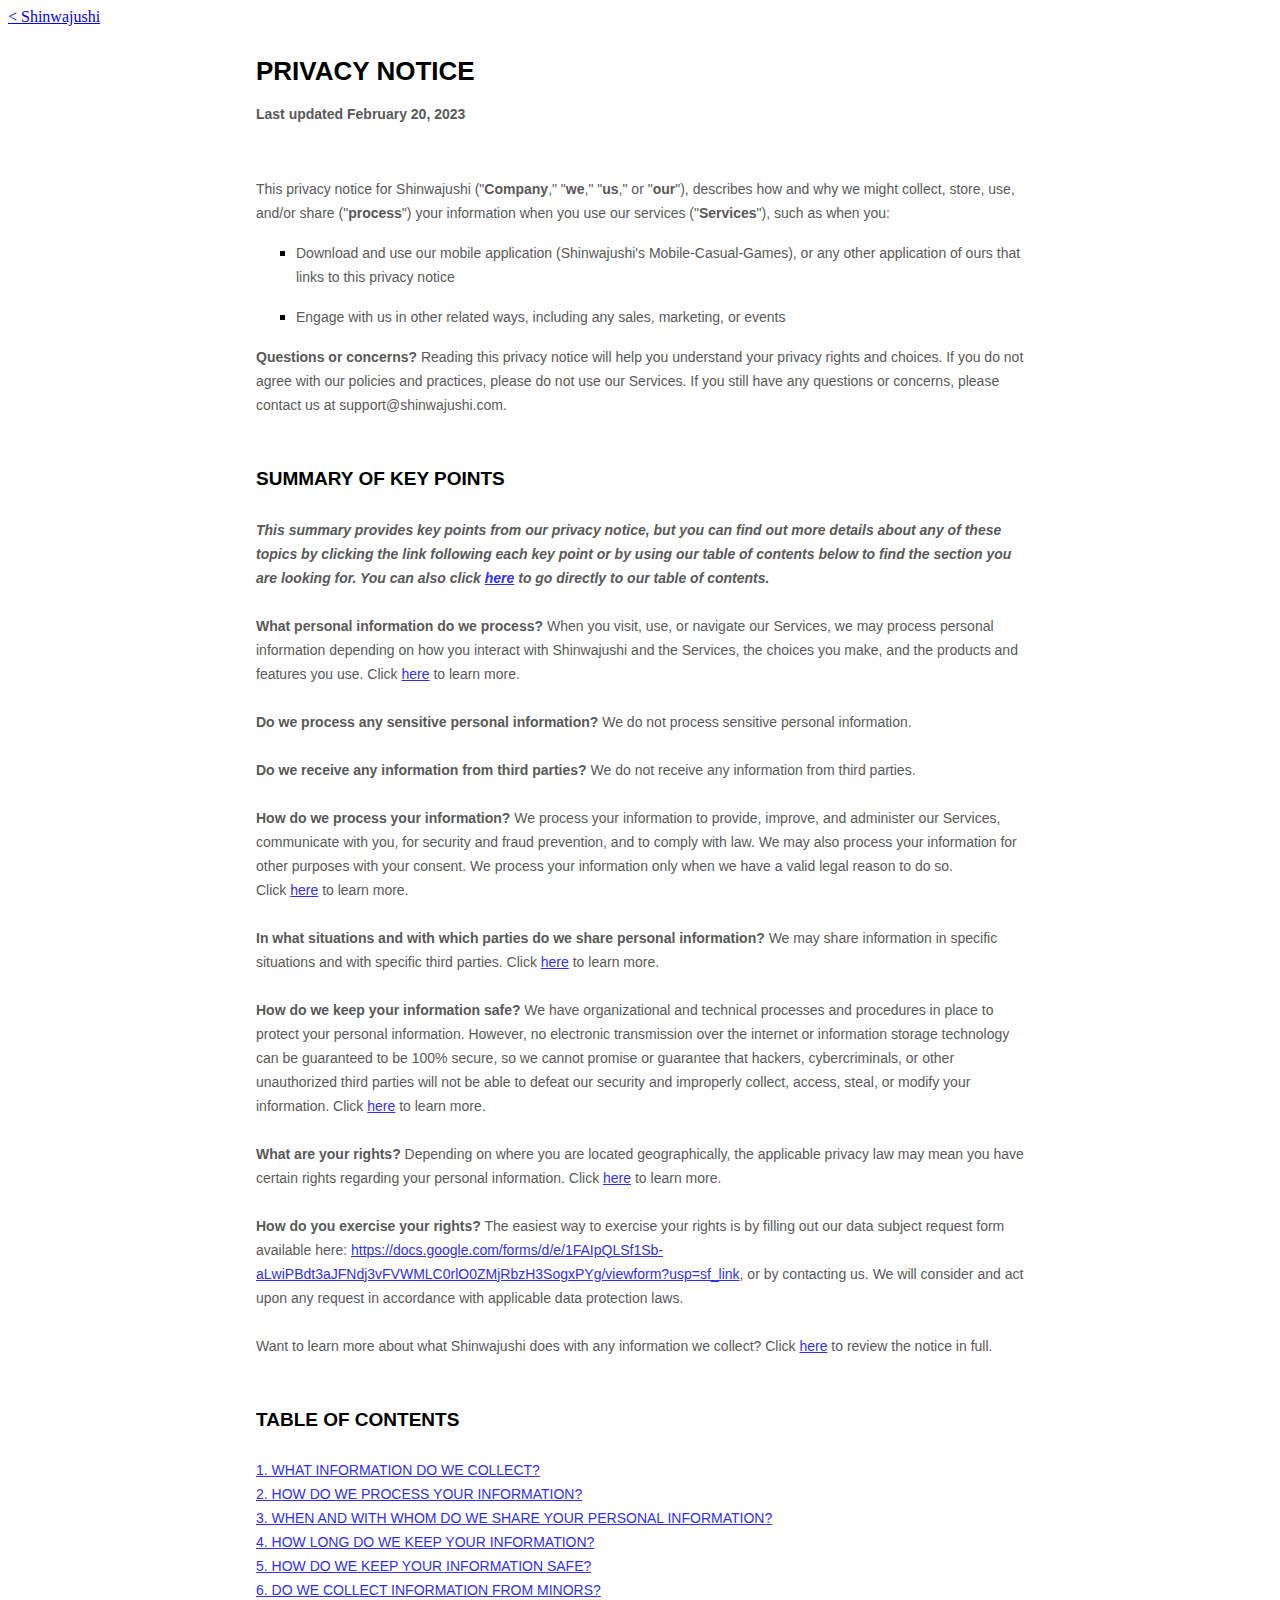
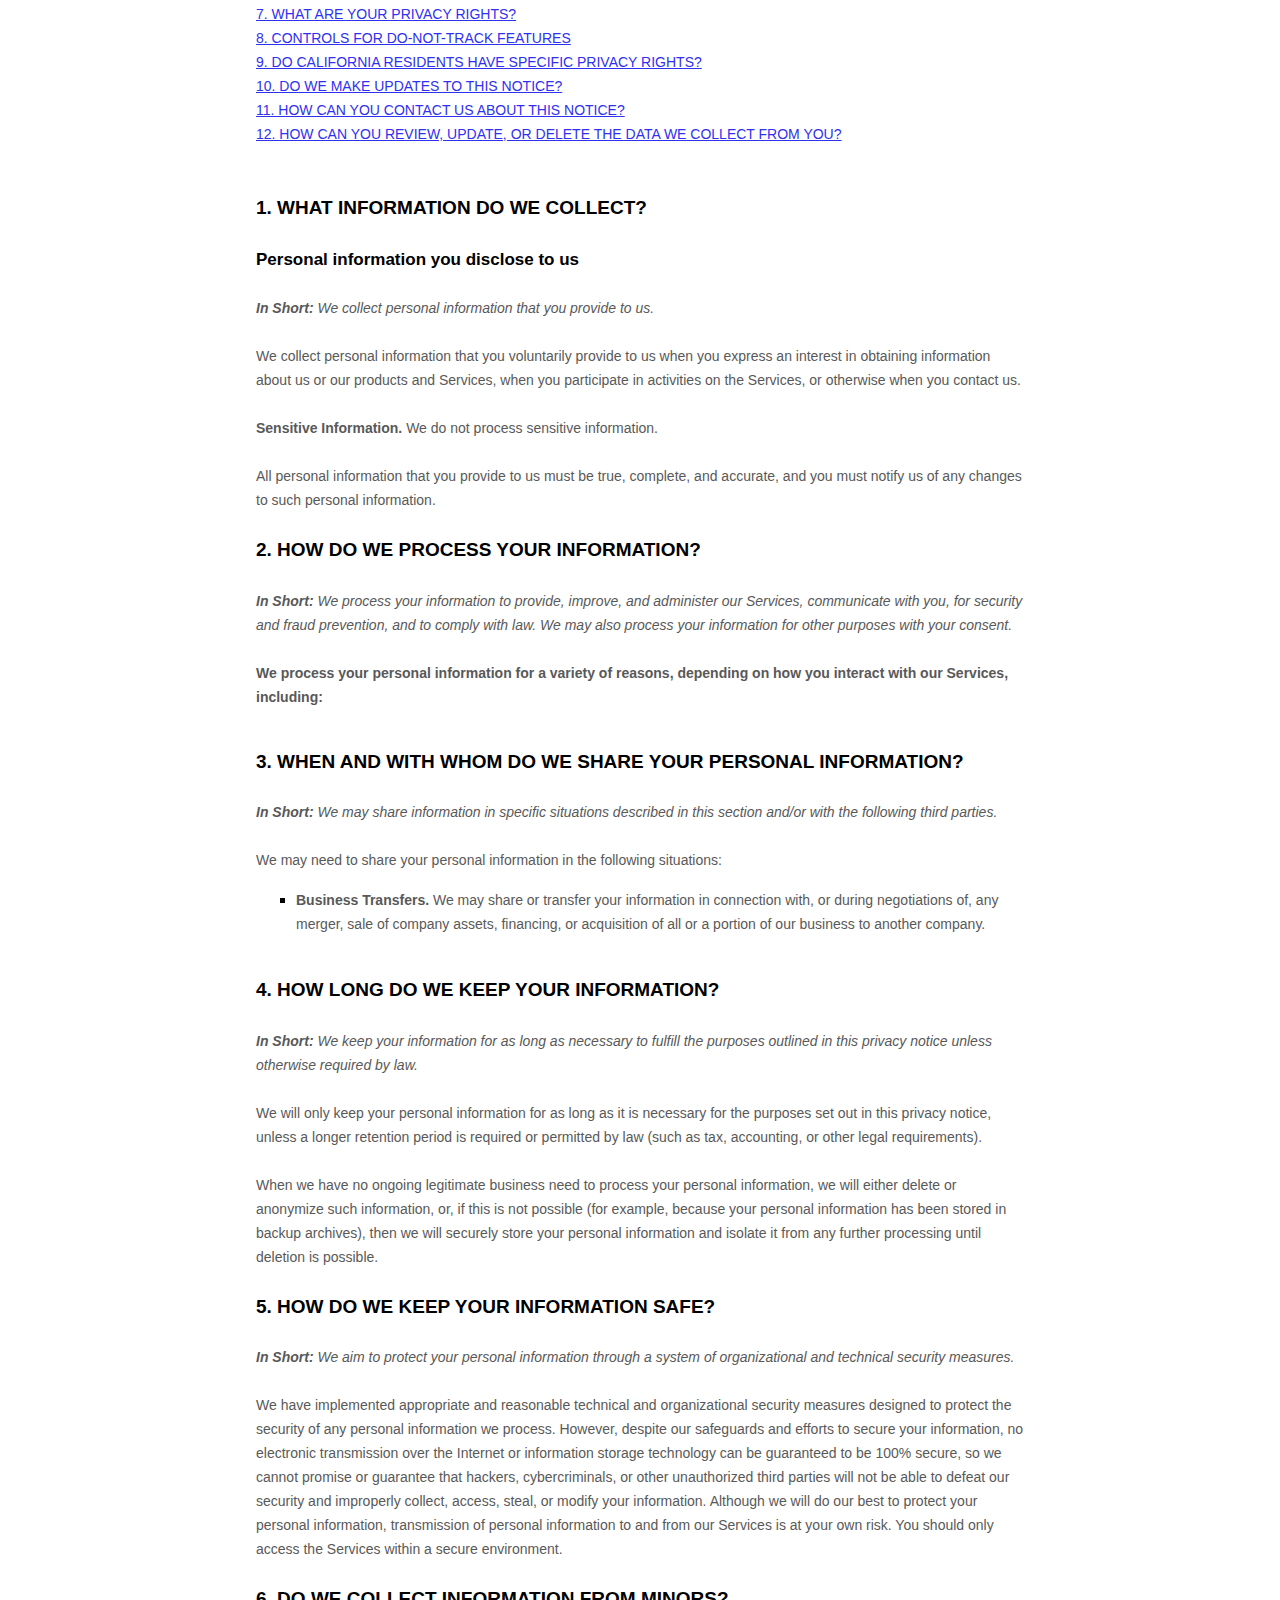
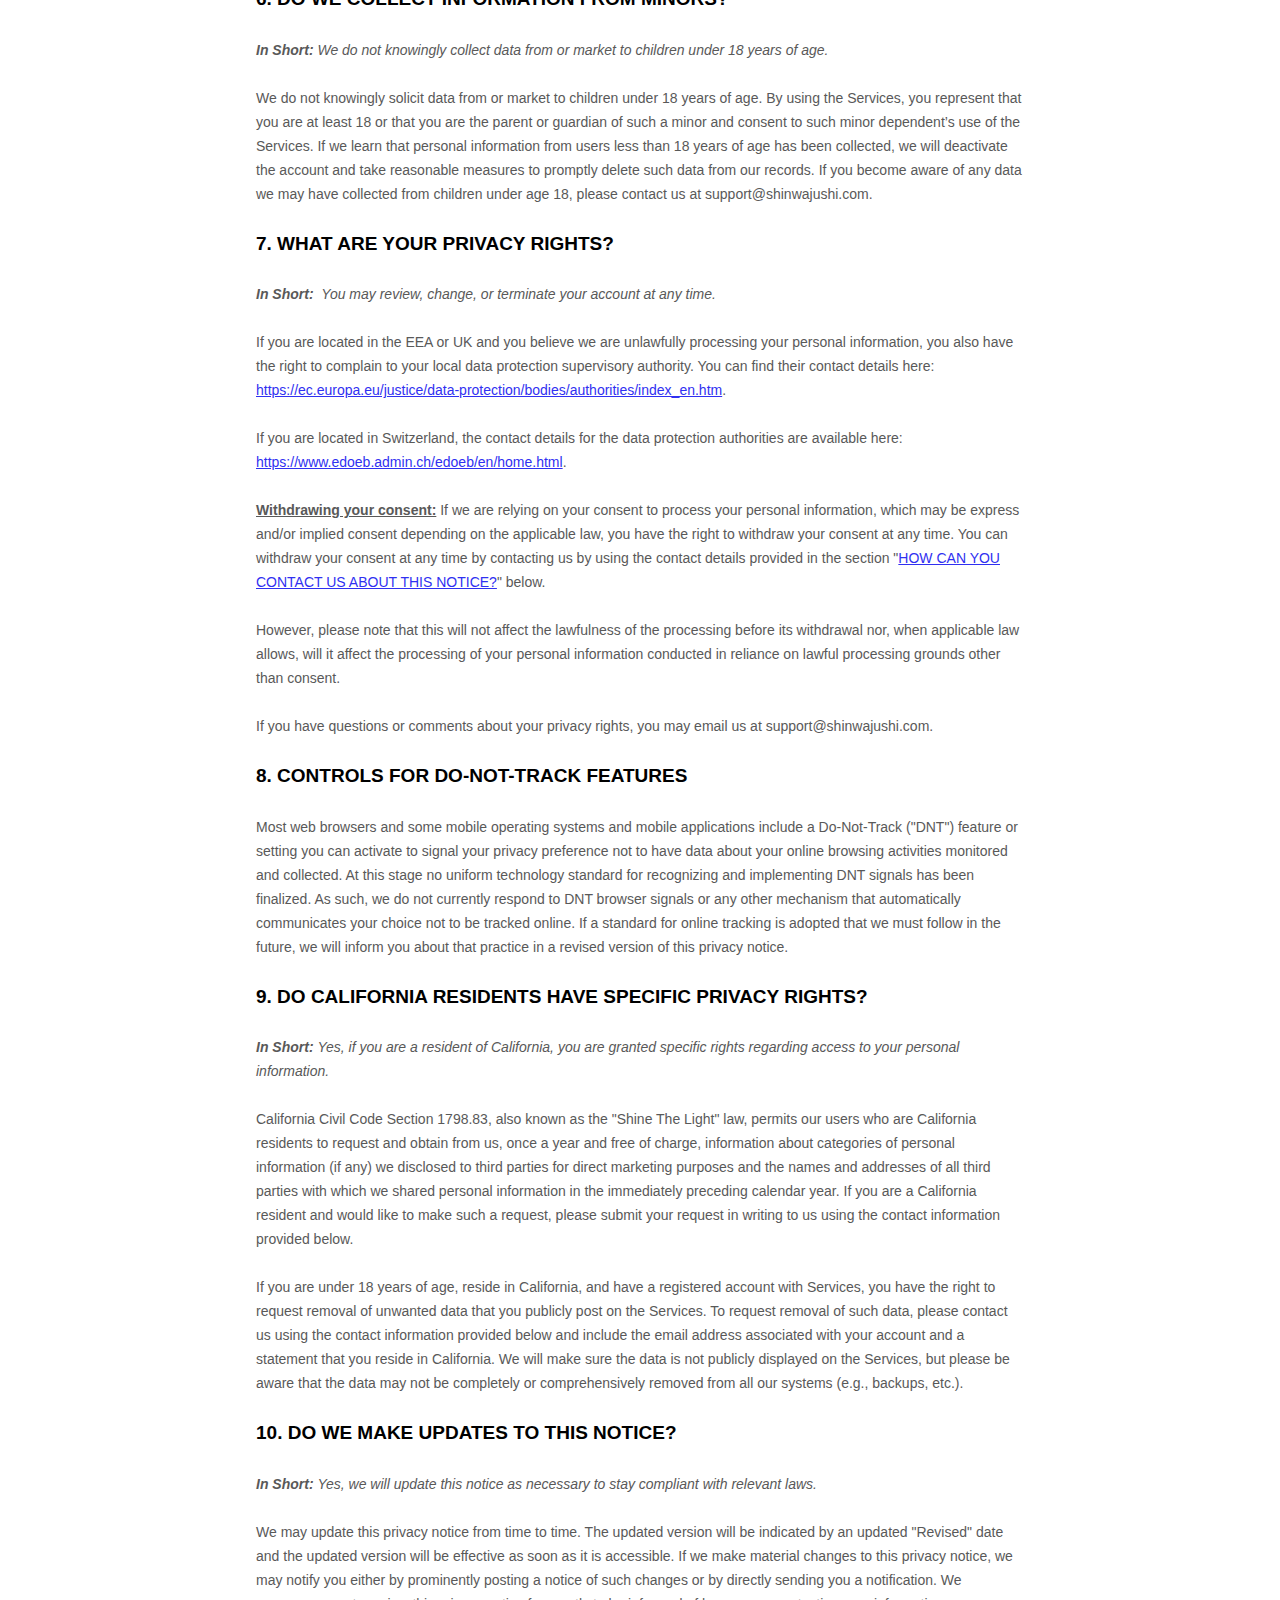
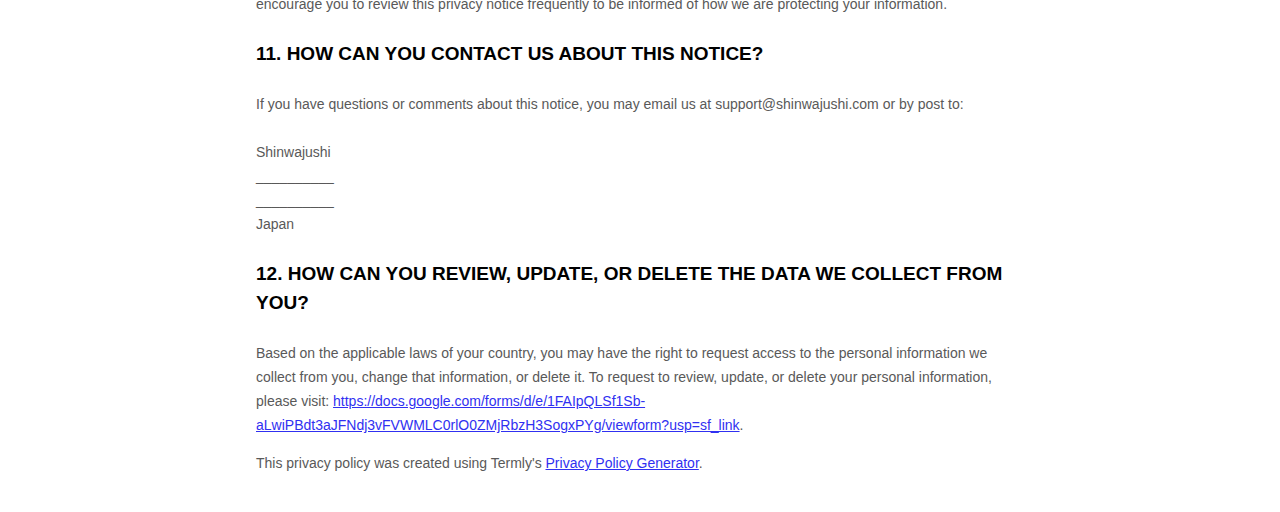
==== commit d4739c2a: "Fix privacy" ====
--- a/docs/privacy/mobile-casual-games/en.html
+++ b/docs/privacy/mobile-casual-games/en.html
@@ -12,3715 +12,67 @@
       padding: 30px;
       margin: 0 auto;
     }
-
-    [data-custom-class='body'],
-    [data-custom-class='body'] * {
-      background: transparent !important;
-    }
-
-    [data-custom-class='title'],
-    [data-custom-class='title'] * {
-      font-family: Arial !important;
-      font-size: 26px !important;
-      color: #000000 !important;
-    }
-
-    [data-custom-class='subtitle'],
-    [data-custom-class='subtitle'] * {
-      font-family: Arial !important;
-      color: #595959 !important;
-      font-size: 14px !important;
-    }
-
-    [data-custom-class='heading_1'],
-    [data-custom-class='heading_1'] * {
-      font-family: Arial !important;
-      font-size: 19px !important;
-      color: #000000 !important;
-    }
-
-    [data-custom-class='heading_2'],
-    [data-custom-class='heading_2'] * {
-      font-family: Arial !important;
-      font-size: 17px !important;
-      color: #000000 !important;
-    }
-
-    [data-custom-class='body_text'],
-    [data-custom-class='body_text'] * {
-      color: #595959 !important;
-      font-size: 14px !important;
-      font-family: Arial !important;
-    }
-
-    [data-custom-class='link'],
-    [data-custom-class='link'] * {
-      color: #3030F1 !important;
-      font-size: 14px !important;
-      font-family: Arial !important;
-      word-break: break-word !important;
-    }
-  </style>
-  <style>
-    ul {
-      list-style-type: square;
-    }
-
-    ul>li>ul {
-      list-style-type: circle;
-    }
-
-    ul>li>ul>li>ul {
-      list-style-type: square;
-    }
-
-    ol li {
-      font-family: Arial;
-    }
   </style>
 </head>
 
 <body>
+  <a href="https://shinwajushi.com">&lt; Shinwajushi</a>
+  <style>
+  [data-custom-class='body'], [data-custom-class='body'] * {
+          background: transparent !important;
+        }
+[data-custom-class='title'], [data-custom-class='title'] * {
+          font-family: Arial !important;
+font-size: 26px !important;
+color: #000000 !important;
+        }
+[data-custom-class='subtitle'], [data-custom-class='subtitle'] * {
+          font-family: Arial !important;
+color: #595959 !important;
+font-size: 14px !important;
+        }
+[data-custom-class='heading_1'], [data-custom-class='heading_1'] * {
+          font-family: Arial !important;
+font-size: 19px !important;
+color: #000000 !important;
+        }
+[data-custom-class='heading_2'], [data-custom-class='heading_2'] * {
+          font-family: Arial !important;
+font-size: 17px !important;
+color: #000000 !important;
+        }
+[data-custom-class='body_text'], [data-custom-class='body_text'] * {
+          color: #595959 !important;
+font-size: 14px !important;
+font-family: Arial !important;
+        }
+[data-custom-class='link'], [data-custom-class='link'] * {
+          color: #3030F1 !important;
+font-size: 14px !important;
+font-family: Arial !important;
+word-break: break-word !important;
+        }
+</style>
 
-  <div data-custom-class="body">
-    <div>
-      <a href="https://shinwajushi.com">&lt; Shinwajushi</a>
-      <h1 data-custom-class="title">PRIVACY NOTICE</h1>
-    </div>
-    <div>
-      <br>
-    </div>
-    <div>
-      <span style="color: rgb(127, 127, 127);">
-        <strong>
-          <span style="font-size: 15px;">
-            <span data-custom-class="subtitle">Last updated <bdt class="question">February 14, 2023</bdt>
-              </span></span></strong></span></div>
-    <div><br></div>
-    <div><br></div>
-    <div><br></div>
-    <div style="line-height: 1.5;"><span style="color: rgb(127, 127, 127);"><span
-          style="color: rgb(89, 89, 89); font-size: 15px;"><span data-custom-class="body_text">This privacy notice for
-            <bdt class="question">Shinwajushi<bdt class="block-component"></bdt>
-            </bdt> (<bdt class="block-component"></bdt>"<bdt class="block-component"></bdt><strong>Company</strong>
-            <bdt class="statement-end-if-in-editor"></bdt>," "<strong>we</strong>," "<strong>us</strong>," or
-            "<strong>our</strong>"<bdt class="statement-end-if-in-editor"></bdt>
-          </span><span data-custom-class="body_text">), describes how and why we might collect, store, use, and/or share
-            (<bdt class="block-component"></bdt>"<strong>process</strong>"<bdt class="statement-end-if-in-editor"></bdt>
-            ) your information when you use our services (<bdt class="block-component"></bdt>"<strong>Services</strong>"
-            <bdt class="statement-end-if-in-editor"></bdt>), such as when you:</span></span></span><span
-        style="font-size: 15px;"><span style="color: rgb(127, 127, 127);"><span data-custom-class="body_text"><span
-              style="color: rgb(89, 89, 89);"><span data-custom-class="body_text">
-                <bdt class="block-component"></bdt>
-              </span></span></span></span></span></span></span></span></li>
-      </ul>
-      <div>
-        <bdt class="block-component"><span style="font-size: 15px;"><span style="font-size: 15px;"><span
-                style="color: rgb(127, 127, 127);"><span data-custom-class="body_text"><span
-                    style="color: rgb(89, 89, 89);"><span data-custom-class="body_text">
-                      <bdt class="block-component"></bdt>
-                    </span></span></span></span></span></span></bdt>
+      <div data-custom-class="body">
+      <div><strong><span style="font-size: 26px;"><span data-custom-class="title">PRIVACY NOTICE</span></span></strong></div><div><br></div><div><span style="color: rgb(127, 127, 127);"><strong><span style="font-size: 15px;"><span data-custom-class="subtitle">Last updated <bdt class="question">February 20, 2023</bdt></span></span></strong></span></div><div><br></div><div><br></div><div><br></div><div style="line-height: 1.5;"><span style="color: rgb(127, 127, 127);"><span style="color: rgb(89, 89, 89); font-size: 15px;"><span data-custom-class="body_text">This privacy notice for <bdt class="question">Shinwajushi<bdt class="block-component"></bdt></bdt> (<bdt class="block-component"></bdt>"<bdt class="block-component"></bdt><strong>Company</strong><bdt class="statement-end-if-in-editor"></bdt>," "<strong>we</strong>," "<strong>us</strong>," or "<strong>our</strong>"<bdt class="statement-end-if-in-editor"></bdt></span><span data-custom-class="body_text">), describes how and why we might collect, store, use, and/or share (<bdt class="block-component"></bdt>"<strong>process</strong>"<bdt class="statement-end-if-in-editor"></bdt>) your information when you use our services (<bdt class="block-component"></bdt>"<strong>Services</strong>"<bdt class="statement-end-if-in-editor"></bdt>), such as when you:</span></span></span><span style="font-size: 15px;"><span style="color: rgb(127, 127, 127);"><span data-custom-class="body_text"><span style="color: rgb(89, 89, 89);"><span data-custom-class="body_text"><bdt class="block-component"></bdt></span></span></span></span></span></span></span></span></li></ul><div><bdt class="block-component"><span style="font-size: 15px;"><span style="font-size: 15px;"><span style="color: rgb(127, 127, 127);"><span data-custom-class="body_text"><span style="color: rgb(89, 89, 89);"><span data-custom-class="body_text"><bdt class="block-component"></bdt></span></span></span></span></span></span></bdt></div><ul><li style="line-height: 1.5;"><span style="font-size: 15px; color: rgb(89, 89, 89);"><span style="font-size: 15px; color: rgb(89, 89, 89);"><span data-custom-class="body_text">Download and use<bdt class="block-component"></bdt> our mobile application<bdt class="block-component"></bdt> (<bdt class="question">Shinwajushi's Mobile-Casual-Games)<span style="font-size: 15px; color: rgb(89, 89, 89);"><span style="font-size: 15px; color: rgb(89, 89, 89);"><span data-custom-class="body_text"><span style="font-size: 15px;"><span style="color: rgb(89, 89, 89);"><span data-custom-class="body_text"><span style="font-size: 15px;"><span style="color: rgb(89, 89, 89);"><bdt class="statement-end-if-in-editor">,</bdt></span></span></span></span></span></span></span></span></bdt></span><span data-custom-class="body_text"><span style="font-size: 15px;"><span style="color: rgb(89, 89, 89);"><span data-custom-class="body_text"><span style="font-size: 15px;"><span style="color: rgb(89, 89, 89);"><bdt class="statement-end-if-in-editor"><bdt class="block-component"> or any other application of ours that links to this privacy notice</bdt></bdt></span></span></span></span></span></span></span></span></li></ul><div style="line-height: 1.5;"><span style="font-size: 15px;"><span style="color: rgb(127, 127, 127);"><span data-custom-class="body_text"><span style="color: rgb(89, 89, 89);"><span data-custom-class="body_text"><bdt class="block-component"></bdt></span></span></span></span></span></div><ul><li style="line-height: 1.5;"><span style="font-size: 15px; color: rgb(89, 89, 89);"><span style="font-size: 15px; color: rgb(89, 89, 89);"><span data-custom-class="body_text">Engage with us in other related ways, including any sales, marketing, or events<span style="font-size: 15px;"><span style="color: rgb(89, 89, 89);"><span data-custom-class="body_text"><span style="font-size: 15px;"><span style="color: rgb(89, 89, 89);"><bdt class="statement-end-if-in-editor"></bdt></span></span></span></span></span></span></span></span></li></ul><div style="line-height: 1.5;"><span style="font-size: 15px;"><span style="color: rgb(127, 127, 127);"><span data-custom-class="body_text"><strong>Questions or concerns? </strong>Reading this privacy notice will help you understand your privacy rights and choices. If you do not agree with our policies and practices, please do not use our Services. If you still have any questions or concerns, please contact us at <bdt class="question">support@shinwajushi.com</bdt>.</span></span></span></div><div style="line-height: 1.5;"><br></div><div style="line-height: 1.5;"><br></div><div style="line-height: 1.5;"><strong><span style="font-size: 15px;"><span data-custom-class="heading_1">SUMMARY OF KEY POINTS</span></span></strong></div><div style="line-height: 1.5;"><br></div><div style="line-height: 1.5;"><span style="font-size: 15px;"><span data-custom-class="body_text"><strong><em>This summary provides key points from our privacy notice, but you can find out more details about any of these topics by clicking the link following each key point or by using our table of contents below to find the section you are looking for. You can also click </em></strong></span></span><a data-custom-class="link" href="#toc"><span style="font-size: 15px;"><span data-custom-class="body_text"><strong><em>here</em></strong></span></span></a><span style="font-size: 15px;"><span data-custom-class="body_text"><strong><em> to go directly to our table of contents.</em></strong></span></span></div><div style="line-height: 1.5;"><br></div><div style="line-height: 1.5;"><span style="font-size: 15px;"><span data-custom-class="body_text"><strong>What personal information do we process?</strong> When you visit, use, or navigate our Services, we may process personal information depending on how you interact with <bdt class="block-component"></bdt><bdt class="question">Shinwajushi</bdt><bdt class="statement-end-if-in-editor"></bdt> and the Services, the choices you make, and the products and features you use. Click </span></span><a data-custom-class="link" href="#personalinfo"><span style="font-size: 15px;"><span data-custom-class="body_text">here</span></span></a><span style="font-size: 15px;"><span data-custom-class="body_text"> to learn more.</span></span></div><div style="line-height: 1.5;"><br></div><div style="line-height: 1.5;"><span style="font-size: 15px;"><span data-custom-class="body_text"><strong>Do we process any sensitive personal information?</strong> <bdt class="block-component"></bdt>We do not process sensitive personal information.<bdt class="else-block"></bdt></span></span></div><div style="line-height: 1.5;"><br></div><div style="line-height: 1.5;"><span style="font-size: 15px;"><span data-custom-class="body_text"><strong>Do we receive any information from third parties?</strong> <bdt class="block-component"></bdt>We do not receive any information from third parties.<bdt class="else-block"></bdt></span></span></div><div style="line-height: 1.5;"><br></div><div style="line-height: 1.5;"><span style="font-size: 15px;"><span data-custom-class="body_text"><strong>How do we process your information?</strong> We process your information to provide, improve, and administer our Services, communicate with you, for security and fraud prevention, and to comply with law. We may also process your information for other purposes with your consent. We process your information only when we have a valid legal reason to do so. Click </span></span><a data-custom-class="link" href="#infouse"><span style="font-size: 15px;"><span data-custom-class="body_text">here</span></span></a><span style="font-size: 15px;"><span data-custom-class="body_text"> to learn more.</span></span></div><div style="line-height: 1.5;"><br></div><div style="line-height: 1.5;"><span style="font-size: 15px;"><span data-custom-class="body_text"><strong>In what situations and with which <bdt class="block-component"></bdt>parties do we share personal information?</strong> We may share information in specific situations and with specific <bdt class="block-component"></bdt>third parties. Click </span></span><a data-custom-class="link" href="#whoshare"><span style="font-size: 15px;"><span data-custom-class="body_text">here</span></span></a><span style="font-size: 15px;"><span data-custom-class="body_text"> to learn more.<bdt class="block-component"></bdt></span></span></div><div style="line-height: 1.5;"><br></div><div style="line-height: 1.5;"><span style="font-size: 15px;"><span data-custom-class="body_text"><strong>How do we keep your information safe?</strong> We have <bdt class="block-component"></bdt>organizational<bdt class="statement-end-if-in-editor"></bdt> and technical processes and procedures in place to protect your personal information. However, no electronic transmission over the internet or information storage technology can be guaranteed to be 100% secure, so we cannot promise or guarantee that hackers, cybercriminals, or other <bdt class="block-component"></bdt>unauthorized<bdt class="statement-end-if-in-editor"></bdt> third parties will not be able to defeat our security and improperly collect, access, steal, or modify your information. Click </span></span><a data-custom-class="link" href="#infosafe"><span style="font-size: 15px;"><span data-custom-class="body_text">here</span></span></a><span style="font-size: 15px;"><span data-custom-class="body_text"> to learn more.<bdt class="statement-end-if-in-editor"></bdt></span></span></div><div style="line-height: 1.5;"><br></div><div style="line-height: 1.5;"><span style="font-size: 15px;"><span data-custom-class="body_text"><strong>What are your rights?</strong> Depending on where you are located geographically, the applicable privacy law may mean you have certain rights regarding your personal information. Click </span></span><a data-custom-class="link" href="#privacyrights"><span style="font-size: 15px;"><span data-custom-class="body_text">here</span></span></a><span style="font-size: 15px;"><span data-custom-class="body_text"> to learn more.</span></span></div><div style="line-height: 1.5;"><br></div><div style="line-height: 1.5;"><span style="font-size: 15px;"><span data-custom-class="body_text"><strong>How do you exercise your rights?</strong> The easiest way to exercise your rights is by filling out our data subject request form available <bdt class="block-component"></bdt>here: <bdt class="question"><a href="https://docs.google.com/forms/d/e/1FAIpQLSf1Sb-aLwiPBdt3aJFNdj3vFVWMLC0rlO0ZMjRbzH3SogxPYg/viewform?usp=sf_link" target="_blank" data-custom-class="link">https://docs.google.com/forms/d/e/1FAIpQLSf1Sb-aLwiPBdt3aJFNdj3vFVWMLC0rlO0ZMjRbzH3SogxPYg/viewform?usp=sf_link</a></bdt><bdt class="else-block"></bdt>, or by contacting us. We will consider and act upon any request in accordance with applicable data protection laws.</span></span></div><div style="line-height: 1.5;"><br></div><div style="line-height: 1.5;"><span style="font-size: 15px;"><span data-custom-class="body_text">Want to learn more about what <bdt class="block-component"></bdt><bdt class="question">Shinwajushi</bdt><bdt class="statement-end-if-in-editor"></bdt> does with any information we collect? Click </span></span><a data-custom-class="link" href="#toc"><span style="font-size: 15px;"><span data-custom-class="body_text">here</span></span></a><span style="font-size: 15px;"><span data-custom-class="body_text"> to review the notice in full.</span></span></div><div style="line-height: 1.5;"><br></div><div style="line-height: 1.5;"><br></div><div id="toc" style="line-height: 1.5;"><span style="font-size: 15px;"><span style="color: rgb(127, 127, 127);"><span style="color: rgb(0, 0, 0);"><strong><span data-custom-class="heading_1">TABLE OF CONTENTS</span></strong></span></span></span></div><div style="line-height: 1.5;"><br></div><div style="line-height: 1.5;"><span style="font-size: 15px;"><a data-custom-class="link" href="#infocollect"><span style="color: rgb(89, 89, 89);">1. WHAT INFORMATION DO WE COLLECT?</span></a></span></div><div style="line-height: 1.5;"><span style="font-size: 15px;"><a data-custom-class="link" href="#infouse"><span style="color: rgb(89, 89, 89);">2. HOW DO WE PROCESS YOUR INFORMATION?<bdt class="block-component"></bdt></span></a></span></div><div style="line-height: 1.5;"><span style="font-size: 15px;"><span style="color: rgb(89, 89, 89);"><a data-custom-class="link" href="#whoshare">3. WHEN AND WITH WHOM DO WE SHARE YOUR PERSONAL INFORMATION?</a></span><span data-custom-class="body_text"><bdt class="block-component"></bdt></span></a><span style="color: rgb(127, 127, 127);"><span style="color: rgb(89, 89, 89);"><span data-custom-class="body_text"><span style="color: rgb(89, 89, 89);"><bdt class="block-component"></bdt></span></span><span data-custom-class="body_text"><span style="color: rgb(89, 89, 89);"><span style="color: rgb(89, 89, 89);"><span style="color: rgb(89, 89, 89);"><bdt class="block-component"></bdt></span></span><bdt class="block-component"></bdt></span></span></span></span></span></div><div style="line-height: 1.5;"><span style="font-size: 15px;"><a data-custom-class="link" href="#inforetain"><span style="color: rgb(89, 89, 89);">4. HOW LONG DO WE KEEP YOUR INFORMATION?</span></a><span style="color: rgb(127, 127, 127);"><span style="color: rgb(89, 89, 89);"><span data-custom-class="body_text"><span style="color: rgb(89, 89, 89);"><span style="color: rgb(89, 89, 89);"><bdt class="block-component"></bdt></span></span></span></span></span></span></div><div style="line-height: 1.5;"><span style="font-size: 15px;"><a data-custom-class="link" href="#infosafe"><span style="color: rgb(89, 89, 89);">5. HOW DO WE KEEP YOUR INFORMATION SAFE?</span></a><span style="color: rgb(127, 127, 127);"><span style="color: rgb(89, 89, 89);"><span data-custom-class="body_text"><span style="color: rgb(89, 89, 89);"><bdt class="statement-end-if-in-editor"></bdt><bdt class="block-component"></bdt></span></span></span></span></span></div><div style="line-height: 1.5;"><span style="font-size: 15px;"><a data-custom-class="link" href="#infominors"><span style="color: rgb(89, 89, 89);">6. DO WE COLLECT INFORMATION FROM MINORS?</span></a><span style="color: rgb(127, 127, 127);"><span style="color: rgb(89, 89, 89);"><span data-custom-class="body_text"><span style="color: rgb(89, 89, 89);"><bdt class="statement-end-if-in-editor"></bdt></span></span></span></span></span></div><div style="line-height: 1.5;"><span style="font-size: 15px;"><span style="color: rgb(89, 89, 89);"><a data-custom-class="link" href="#privacyrights">7. WHAT ARE YOUR PRIVACY RIGHTS?</a></span></span></div><div style="line-height: 1.5;"><span style="font-size: 15px;"><a data-custom-class="link" href="#DNT"><span style="color: rgb(89, 89, 89);">8. CONTROLS FOR DO-NOT-TRACK FEATURES</span></a></span></div><div style="line-height: 1.5;"><span style="font-size: 15px;"><a data-custom-class="link" href="#caresidents"><span style="color: rgb(89, 89, 89);">9. DO CALIFORNIA RESIDENTS HAVE SPECIFIC PRIVACY RIGHTS?</span></a></span><bdt class="block-component"><span style="font-size: 15px;"><span data-custom-class="body_text"></span></bdt></span></div><div style="line-height: 1.5;"><span style="font-size: 15px;"><a data-custom-class="link" href="#policyupdates"><span style="color: rgb(89, 89, 89);">10. DO WE MAKE UPDATES TO THIS NOTICE?</span></a></span></div><div style="line-height: 1.5;"><a data-custom-class="link" href="#contact"><span style="color: rgb(89, 89, 89); font-size: 15px;">11. HOW CAN YOU CONTACT US ABOUT THIS NOTICE?</span></a></div><div style="line-height: 1.5;"><a data-custom-class="link" href="#request"><span style="color: rgb(89, 89, 89);">12. HOW CAN YOU REVIEW, UPDATE, OR DELETE THE DATA WE COLLECT FROM YOU?</span></a></div><div style="line-height: 1.5;"><br></div><div style="line-height: 1.5;"><br></div><div id="infocollect" style="line-height: 1.5;"><span style="color: rgb(127, 127, 127);"><span style="color: rgb(89, 89, 89); font-size: 15px;"><span style="font-size: 15px; color: rgb(89, 89, 89);"><span style="font-size: 15px; color: rgb(89, 89, 89);"><span id="control" style="color: rgb(0, 0, 0);"><strong><span data-custom-class="heading_1">1. WHAT INFORMATION DO WE COLLECT?</span></strong></span></span></span></span></span></div><div style="line-height: 1.5;"><br></div><div id="personalinfo" style="line-height: 1.5;"><span data-custom-class="heading_2" style="color: rgb(0, 0, 0);"><span style="font-size: 15px;"><strong>Personal information you disclose to us</strong></span></span></div><div><div><br></div><div style="line-height: 1.5;"><span style="color: rgb(127, 127, 127);"><span style="color: rgb(89, 89, 89); font-size: 15px;"><span data-custom-class="body_text"><span style="font-size: 15px; color: rgb(89, 89, 89);"><span style="font-size: 15px; color: rgb(89, 89, 89);"><span data-custom-class="body_text"><strong><em>In Short:</em></strong></span></span></span></span><span data-custom-class="body_text"><span style="font-size: 15px; color: rgb(89, 89, 89);"><span style="font-size: 15px; color: rgb(89, 89, 89);"><span data-custom-class="body_text"><strong><em> </em></strong><em>We collect personal information that you provide to us.</em></span></span></span></span></span></span></div></div><div style="line-height: 1.5;"><br></div><div style="line-height: 1.5;"><span style="font-size: 15px; color: rgb(89, 89, 89);"><span style="font-size: 15px; color: rgb(89, 89, 89);"><span data-custom-class="body_text">We collect personal information that you voluntarily provide to us when you <span style="font-size: 15px;"><bdt class="block-component"></bdt></span></span><span data-custom-class="body_text">express an interest in obtaining information about us or our products and Services, when you participate in activities on the Services, or otherwise when you contact us.</span></span></span></span></div><div style="line-height: 1.5;"><br></div><div style="line-height: 1.5;"><span style="font-size: 15px; color: rgb(89, 89, 89);"><span style="font-size: 15px; color: rgb(89, 89, 89);"><span data-custom-class="body_text"><span style="font-size: 15px;"><bdt class="block-component"></bdt></span></span></span></span></span></div><div id="sensitiveinfo" style="line-height: 1.5;"><span style="font-size: 15px;"><span data-custom-class="body_text"><strong>Sensitive Information.</strong> <bdt class="block-component"></bdt>We do not process sensitive information.</span></span></div><div style="line-height: 1.5;"><br></div><div style="line-height: 1.5;"><span style="font-size: 15px;"><span data-custom-class="body_text"><bdt class="else-block"></bdt></span></span><span style="font-size: 15px; color: rgb(89, 89, 89);"><span style="font-size: 15px; color: rgb(89, 89, 89);"><span data-custom-class="body_text"><span style="font-size: 15px;"><span data-custom-class="body_text"><bdt class="block-component"><bdt class="block-component"></bdt></bdt></span></span></span></span><bdt class="block-component"><bdt class="block-component"></span></span></bdt></div><div style="line-height: 1.5;"><span style="font-size: 15px; color: rgb(89, 89, 89);"><span style="font-size: 15px; color: rgb(89, 89, 89);"><span data-custom-class="body_text">All personal information that you provide to us must be true, complete, and accurate, and you must notify us of any changes to such personal information.</span></span></span></div><div style="line-height: 1.5;"><br></div><div style="line-height: 1.5;"><span style="font-size: 15px; color: rgb(89, 89, 89);"><span style="font-size: 15px; color: rgb(89, 89, 89);"><span data-custom-class="body_text"><bdt class="block-component"></bdt></bdt></span><span data-custom-class="body_text"><span style="color: rgb(89, 89, 89); font-size: 15px;"><span data-custom-class="body_text"><span style="color: rgb(89, 89, 89); font-size: 15px;"><span data-custom-class="body_text"><bdt class="statement-end-if-in-editor"><bdt class="block-component"></bdt></bdt></span></span></span></span></bdt></span></span></span></span></span></span></span></span><span style="font-size: 15px;"><span data-custom-class="body_text"><bdt class="block-component"></bdt></span></span></div><div id="infouse" style="line-height: 1.5;"><span style="color: rgb(127, 127, 127);"><span style="color: rgb(89, 89, 89); font-size: 15px;"><span style="font-size: 15px; color: rgb(89, 89, 89);"><span style="font-size: 15px; color: rgb(89, 89, 89);"><span id="control" style="color: rgb(0, 0, 0);"><strong><span data-custom-class="heading_1">2. HOW DO WE PROCESS YOUR INFORMATION?</span></strong></span></span></span></span></span></div><div><div style="line-height: 1.5;"><br></div><div style="line-height: 1.5;"><span style="color: rgb(127, 127, 127);"><span style="color: rgb(89, 89, 89); font-size: 15px;"><span data-custom-class="body_text"><span style="font-size: 15px; color: rgb(89, 89, 89);"><span style="font-size: 15px; color: rgb(89, 89, 89);"><span data-custom-class="body_text"><strong><em>In Short: </em></strong><em>We process your information to provide, improve, and administer our Services, communicate with you, for security and fraud prevention, and to comply with law. We may also process your information for other purposes with your consent.</em></span></span></span></span></span></span></div></div><div style="line-height: 1.5;"><br></div><div style="line-height: 1.5;"><span style="font-size: 15px; color: rgb(89, 89, 89);"><span style="font-size: 15px; color: rgb(89, 89, 89);"><span data-custom-class="body_text"><strong>We process your personal information for a variety of reasons, depending on how you interact with our Services, including:</strong><bdt class="block-component"></bdt></span></span></span></span></span></span></span></span></span></span></span></span></li></ul><div style="line-height: 1.5;"><span style="font-size: 15px; color: rgb(89, 89, 89);"><span style="font-size: 15px; color: rgb(89, 89, 89);"><span data-custom-class="body_text"><bdt class="block-component"></bdt></span></span></span></span></span></span></span></span></span></span></span></span></span></span></span></li></ul><div style="line-height: 1.5;"><span style="font-size: 15px; color: rgb(89, 89, 89);"><span style="font-size: 15px; color: rgb(89, 89, 89);"><span data-custom-class="body_text"><bdt class="block-component"></bdt></span></span></span></span></span></span></span></span></span></span></span></span></span></span></span></span></span></span></span></span></span></li></ul><div style="line-height: 1.5;"><span style="font-size: 15px; color: rgb(89, 89, 89);"><span style="font-size: 15px; color: rgb(89, 89, 89);"><span data-custom-class="body_text"><bdt class="block-component"></bdt></span></span></span></span></span></span></span></span></span></span></span></span></li></ul><div style="line-height: 1.5;"><span style="font-size: 15px; color: rgb(89, 89, 89);"><span style="font-size: 15px; color: rgb(89, 89, 89);"><span data-custom-class="body_text"><bdt class="block-component"></bdt></span></span></span></li></ul><div style="line-height: 1.5;"><bdt class="block-component"><span style="font-size: 15px;"></bdt></span></span></span></span></span></span></li></ul><div style="line-height: 1.5;"><bdt class="block-component"><span style="font-size: 15px;"></bdt></span></span></span></span></span></span></span></span></span></li></ul><div style="line-height: 1.5;"><bdt class="block-component"><span style="font-size: 15px;"></bdt></span></span></span></span></span></span></span></span></span></span></span></span></li></ul><div style="line-height: 1.5;"><bdt class="block-component"><span style="font-size: 15px;"><span data-custom-class="body_text"></span></span></bdt></li></ul><p style="font-size: 15px; line-height: 1.5;"><bdt class="block-component"><span style="font-size: 15px;"></bdt></span></span></span></span></span></span></span></span></span></span></span></li></ul><p style="font-size: 15px; line-height: 1.5;"><bdt class="block-component"><span style="font-size: 15px;"></bdt></span></span></span></span></span></span></span></span></span></span></span></li></ul><p style="font-size: 15px; line-height: 1.5;"><bdt class="block-component"></bdt></span></span></span></span></span></span></span></span></span></span></span></li></ul><p style="font-size: 15px; line-height: 1.5;"><bdt class="block-component"></bdt></span></span></span></span></span></span></span></span></span></span></span></li></ul><div style="line-height: 1.5;"><bdt class="block-component"><span style="font-size: 15px;"></bdt></span></span></span></span></span></span></span></span></span></span></span></span></li></ul><div style="line-height: 1.5;"><bdt class="block-component"><span style="font-size: 15px;"></bdt></span></span></span></li></ul><div style="line-height: 1.5;"><bdt class="block-component"><span style="font-size: 15px;"></bdt></span></span></span></li></ul><div style="line-height: 1.5;"><span style="font-size: 15px;"><bdt class="block-component"><span data-custom-class="body_text"></span></bdt></span></li></ul><div style="line-height: 1.5;"><bdt class="block-component"><span style="font-size: 15px;"><span data-custom-class="body_text"></bdt></span></span></li></ul><div style="line-height: 1.5;"><bdt class="block-component"><span style="font-size: 15px;"><span data-custom-class="body_text"></span></span></bdt></li></ul><div style="line-height: 1.5;"><bdt class="block-component"><span style="font-size: 15px;"><span data-custom-class="body_text"></span></span></bdt></li></ul><div style="line-height: 1.5;"><bdt class="block-component"><span style="font-size: 15px;"><span data-custom-class="body_text"></span></span></bdt></li></ul><div style="line-height: 1.5;"><bdt class="block-component"><span style="font-size: 15px;"><span data-custom-class="body_text"></span></span></bdt></li></ul><div style="line-height: 1.5;"><bdt class="block-component"><span style="font-size: 15px;"><span data-custom-class="body_text"></span></span></bdt></li></ul><div style="line-height: 1.5;"><bdt class="block-component"><span style="font-size: 15px;"><span data-custom-class="body_text"></span></span></bdt></li></ul><div style="line-height: 1.5;"><bdt class="block-component"><span style="font-size: 15px;"><span data-custom-class="body_text"></bdt></span></span></li></ul><div style="line-height: 1.5;"><bdt class="block-component"><span style="font-size: 15px;"><span data-custom-class="body_text"></bdt></span></span></li></ul><div style="line-height: 1.5;"><bdt class="block-component"><span style="font-size: 15px;"><span data-custom-class="body_text"></bdt></span></span></li></ul><div style="line-height: 1.5;"><bdt class="block-component"><span style="font-size: 15px;"><span data-custom-class="body_text"></span></span></bdt></li></ul><div style="line-height: 1.5;"><bdt class="block-component"><span style="font-size: 15px;"><span data-custom-class="body_text"></span></span></bdt><bdt class="block-component"><span style="font-size: 15px;"><span data-custom-class="body_text"></bdt></span></span><bdt class="block-component"><span style="font-size: 15px;"><span data-custom-class="body_text"></span></span></bdt><bdt class="block-component"><span style="font-size: 15px;"><span data-custom-class="body_text"></span></span></bdt></div><div style="line-height: 1.5;"><br></div><div id="whoshare" style="line-height: 1.5;"><span style="color: rgb(127, 127, 127);"><span style="color: rgb(89, 89, 89); font-size: 15px;"><span style="font-size: 15px; color: rgb(89, 89, 89);"><span style="font-size: 15px; color: rgb(89, 89, 89);"><span id="control" style="color: rgb(0, 0, 0);"><strong><span data-custom-class="heading_1">3. WHEN AND WITH WHOM DO WE SHARE YOUR PERSONAL INFORMATION?</span></strong></span></span></span></span></span></div><div style="line-height: 1.5;"><br></div><div style="line-height: 1.5;"><span style="font-size: 15px; color: rgb(89, 89, 89);"><span style="font-size: 15px; color: rgb(89, 89, 89);"><span data-custom-class="body_text"><strong><em>In Short:</em></strong><em> We may share information in specific situations described in this section and/or with the following <bdt class="block-component"></bdt>third parties.</em></span></span></span></div><div style="line-height: 1.5;"><span style="font-size: 15px; color: rgb(89, 89, 89);"><span style="font-size: 15px; color: rgb(89, 89, 89);"><span data-custom-class="body_text"><bdt class="block-component"></span></div><div style="line-height: 1.5;"><br></div><div style="line-height: 1.5;"><span style="font-size: 15px;"><span data-custom-class="body_text">We <bdt class="block-component"></bdt>may need to share your personal information in the following situations:</span></span></div><ul><li style="line-height: 1.5;"><span style="font-size: 15px;"><span data-custom-class="body_text"><strong>Business Transfers.</strong> We may share or transfer your information in connection with, or during negotiations of, any merger, sale of company assets, financing, or acquisition of all or a portion of our business to another company.</span></span></li></ul><div style="line-height: 1.5;"><span style="font-size: 15px;"><span data-custom-class="body_text"><bdt class="block-component"></bdt></span></span></li></ul><div style="line-height: 1.5;"><span style="font-size: 15px;"><bdt class="block-component"><span data-custom-class="body_text"></span></bdt></span></li></ul><div style="line-height: 1.5;"><bdt class="block-component"><span style="font-size: 15px;"><span data-custom-class="body_text"></span></span></bdt></li></ul><div style="line-height: 1.5;"><bdt class="block-component"><span style="font-size: 15px;"><span data-custom-class="body_text"></bdt></span></span></li></ul><div style="line-height: 1.5;"><bdt class="block-component"><span style="font-size: 15px;"><span data-custom-class="body_text"></span></span></bdt><span data-custom-class="body_text"><span style="font-size: 15px;"><bdt class="block-component"></bdt></span></span><bdt class="statement-end-if-in-editor"><span style="font-size: 15px;"><span data-custom-class="body_text"></span></span></bdt></li></ul><div style="line-height: 1.5;"><bdt class="block-component"><span style="font-size: 15px;"><span data-custom-class="body_text"></span></span></bdt><span style="color: rgb(89, 89, 89); font-size: 15px;"><span style="font-size: 15px;"><span style="color: rgb(89, 89, 89);"><span style="font-size: 15px;"><span style="color: rgb(89, 89, 89);"><bdt class="block-component"><span data-custom-class="heading_1"></bdt></span></span></span></span></span></span></span></span><span data-custom-class="body_text"><span style="color: rgb(89, 89, 89); font-size: 15px;"><span style="color: rgb(89, 89, 89); font-size: 15px;"><span style="color: rgb(89, 89, 89); font-size: 15px;"><span style="font-size: 15px;"><span style="color: rgb(89, 89, 89);"><span style="font-size: 15px;"><span style="color: rgb(89, 89, 89);"><span data-custom-class="body_text"><bdt class="block-component"></bdt></span><bdt class="block-component"><span data-custom-class="body_text"><bdt class="block-component"></bdt></span></span></span></span></span></span></span></span></span></span></span></span></span></div><div style="line-height: 1.5;"><br></div><div id="inforetain" style="line-height: 1.5;"><span style="color: rgb(127, 127, 127);"><span style="color: rgb(89, 89, 89); font-size: 15px;"><span style="font-size: 15px; color: rgb(89, 89, 89);"><span style="font-size: 15px; color: rgb(89, 89, 89);"><span id="control" style="color: rgb(0, 0, 0);"><strong><span data-custom-class="heading_1">4. HOW LONG DO WE KEEP YOUR INFORMATION?</span></strong></span></span></span></span></span></div><div style="line-height: 1.5;"><br></div><div style="line-height: 1.5;"><span style="font-size: 15px; color: rgb(89, 89, 89);"><span style="font-size: 15px; color: rgb(89, 89, 89);"><span data-custom-class="body_text"><strong><em>In Short: </em></strong><em>We keep your information for as long as necessary to <bdt class="block-component"></bdt>fulfill<bdt class="statement-end-if-in-editor"></bdt> the purposes outlined in this privacy notice unless otherwise required by law.</em></span></span></span></div><div style="line-height: 1.5;"><br></div><div style="line-height: 1.5;"><span style="font-size: 15px; color: rgb(89, 89, 89);"><span style="font-size: 15px; color: rgb(89, 89, 89);"><span data-custom-class="body_text">We will only keep your personal information for as long as it is necessary for the purposes set out in this privacy notice, unless a longer retention period is required or permitted by law (such as tax, accounting, or other legal requirements).<bdt class="block-component"></span></span></span></div><div style="line-height: 1.5;"><br></div><div style="line-height: 1.5;"><span style="font-size: 15px; color: rgb(89, 89, 89);"><span style="font-size: 15px; color: rgb(89, 89, 89);"><span data-custom-class="body_text">When we have no ongoing legitimate business need to process your personal information, we will either delete or <bdt class="block-component"></bdt>anonymize<bdt class="statement-end-if-in-editor"></bdt> such information, or, if this is not possible (for example, because your personal information has been stored in backup archives), then we will securely store your personal information and isolate it from any further processing until deletion is possible.<span style="color: rgb(89, 89, 89);"><bdt class="block-component"></bdt></span></span></span></span></div><div style="line-height: 1.5;"><br></div><div id="infosafe" style="line-height: 1.5;"><span style="color: rgb(127, 127, 127);"><span style="color: rgb(89, 89, 89); font-size: 15px;"><span style="font-size: 15px; color: rgb(89, 89, 89);"><span style="font-size: 15px; color: rgb(89, 89, 89);"><span id="control" style="color: rgb(0, 0, 0);"><strong><span data-custom-class="heading_1">5. HOW DO WE KEEP YOUR INFORMATION SAFE?</span></strong></span></span></span></span></span></div><div style="line-height: 1.5;"><br></div><div style="line-height: 1.5;"><span style="font-size: 15px; color: rgb(89, 89, 89);"><span style="font-size: 15px; color: rgb(89, 89, 89);"><span data-custom-class="body_text"><strong><em>In Short: </em></strong><em>We aim to protect your personal information through a system of <bdt class="block-component"></bdt>organizational<bdt class="statement-end-if-in-editor"></bdt> and technical security measures.</em></span></span></span></div><div style="line-height: 1.5;"><br></div><div style="line-height: 1.5;"><span style="font-size: 15px; color: rgb(89, 89, 89);"><span style="font-size: 15px; color: rgb(89, 89, 89);"><span data-custom-class="body_text">We have implemented appropriate and reasonable technical and <bdt class="block-component"></bdt>organizational<bdt class="statement-end-if-in-editor"></bdt> security measures designed to protect the security of any personal information we process. However, despite our safeguards and efforts to secure your information, no electronic transmission over the Internet or information storage technology can be guaranteed to be 100% secure, so we cannot promise or guarantee that hackers, cybercriminals, or other <bdt class="block-component"></bdt>unauthorized<bdt class="statement-end-if-in-editor"></bdt> third parties will not be able to defeat our security and improperly collect, access, steal, or modify your information. Although we will do our best to protect your personal information, transmission of personal information to and from our Services is at your own risk. You should only access the Services within a secure environment.<span style="color: rgb(89, 89, 89);"><bdt class="statement-end-if-in-editor"></bdt></span><span style="color: rgb(89, 89, 89); font-size: 15px;"><span data-custom-class="body_text"><bdt class="block-component"></bdt></span></span></span></span></span></div><div style="line-height: 1.5;"><br></div><div id="infominors" style="line-height: 1.5;"><span style="color: rgb(127, 127, 127);"><span style="color: rgb(89, 89, 89); font-size: 15px;"><span style="font-size: 15px; color: rgb(89, 89, 89);"><span style="font-size: 15px; color: rgb(89, 89, 89);"><span id="control" style="color: rgb(0, 0, 0);"><strong><span data-custom-class="heading_1">6. DO WE COLLECT INFORMATION FROM MINORS?</span></strong></span></span></span></span></span></div><div style="line-height: 1.5;"><br></div><div style="line-height: 1.5;"><span style="font-size: 15px; color: rgb(89, 89, 89);"><span style="font-size: 15px; color: rgb(89, 89, 89);"><span data-custom-class="body_text"><strong><em>In Short:</em></strong><em> We do not knowingly collect data from or market to <bdt class="block-component"></bdt>children under 18 years of age<bdt class="else-block"></bdt>.</em><bdt class="block-component"></bdt></span></span></span></div><div style="line-height: 1.5;"><br></div><div style="line-height: 1.5;"><span style="font-size: 15px; color: rgb(89, 89, 89);"><span style="font-size: 15px; color: rgb(89, 89, 89);"><span data-custom-class="body_text">We do not knowingly solicit data from or market to children under 18 years of age. By using the Services, you represent that you are at least 18 or that you are the parent or guardian of such a minor and consent to such minor dependent’s use of the Services. If we learn that personal information from users less than 18 years of age has been collected, we will deactivate the account and take reasonable measures to promptly delete such data from our records. If you become aware of any data we may have collected from children under age 18, please contact us at <span style="color: rgb(89, 89, 89); font-size: 15px;"><span data-custom-class="body_text"><bdt class="block-component"></bdt><bdt class="question">support@shinwajushi.com</bdt><bdt class="else-block"></bdt></span></span>.</span><span data-custom-class="body_text"><bdt class="else-block"></bdt></span></span></span></span></span></span></div><div style="line-height: 1.5;"><br></div><div id="privacyrights" style="line-height: 1.5;"><span style="color: rgb(127, 127, 127);"><span style="color: rgb(89, 89, 89); font-size: 15px;"><span style="font-size: 15px; color: rgb(89, 89, 89);"><span style="font-size: 15px; color: rgb(89, 89, 89);"><span id="control" style="color: rgb(0, 0, 0);"><strong><span data-custom-class="heading_1">7. WHAT ARE YOUR PRIVACY RIGHTS?</span></strong></span></span></span></span></span></div><div style="line-height: 1.5;"><br></div><div style="line-height: 1.5;"><span style="font-size: 15px; color: rgb(89, 89, 89);"><span style="font-size: 15px; color: rgb(89, 89, 89);"><span data-custom-class="body_text"><strong><em>In Short:</em></strong><em> <span style="color: rgb(89, 89, 89);"><span style="font-size: 15px;"><span data-custom-class="body_text"><em><bdt class="block-component"></bdt></em></span></span> </span>You may review, change, or terminate your account at any time.</em><span style="color: rgb(89, 89, 89);"><span style="font-size: 15px;"><bdt class="block-component"></bdt></span></span></span></span></span></span></span></span></div><div style="line-height: 1.5;"><span style="font-size: 15px; color: rgb(89, 89, 89);"> </span></div><div style="line-height: 1.5;"><span style="font-size: 15px; color: rgb(89, 89, 89);"><span style="font-size: 15px; color: rgb(89, 89, 89);"><span data-custom-class="body_text">If you are located in the EEA or UK and you believe we are unlawfully processing your personal information, you also have the right to complain to your local data protection supervisory authority. You can find their contact details here: <span style="font-size: 15px;"><span style="color: rgb(89, 89, 89);"><span data-custom-class="body_text"><span style="color: rgb(48, 48, 241);"><span data-custom-class="body_text"><a data-custom-class="link" href="https://ec.europa.eu/justice/data-protection/bodies/authorities/index_en.htm" rel="noopener noreferrer" target="_blank"><span style="font-size: 15px;">https://ec.europa.eu/justice/data-protection/bodies/authorities/index_en.htm</span></a></span></span></span></span></span>.</span></span></span></div><div style="line-height: 1.5;"><br></div><div style="line-height: 1.5;"><span style="font-size: 15px; color: rgb(89, 89, 89);"><span style="font-size: 15px; color: rgb(89, 89, 89);"><span data-custom-class="body_text">If you are located in Switzerland, the contact details for the data protection authorities are available here: <span style="font-size: 15px;"><span style="color: rgb(89, 89, 89);"><span data-custom-class="body_text"><span style="color: rgb(48, 48, 241);"><span data-custom-class="body_text"><span style="font-size: 15px;"><a data-custom-class="link" href="https://www.edoeb.admin.ch/edoeb/en/home.html" rel="noopener noreferrer" target="_blank">https://www.edoeb.admin.ch/edoeb/en/home.html</a></span></span></span></span></span></span>.</span></span></span></div><div style="line-height: 1.5;"><br></div><div id="withdrawconsent" style="line-height: 1.5;"><span style="font-size: 15px; color: rgb(89, 89, 89);"><span style="font-size: 15px; color: rgb(89, 89, 89);"><span data-custom-class="body_text"><strong><u>Withdrawing your consent:</u></strong> If we are relying on your consent to process your personal information,<bdt class="block-component"></bdt> which may be express and/or implied consent depending on the applicable law,<bdt class="statement-end-if-in-editor"></bdt> you have the right to withdraw your consent at any time. You can withdraw your consent at any time by contacting us by using the contact details provided in the section <bdt class="block-component"></bdt>"<bdt class="statement-end-if-in-editor"></bdt></span></span></span><a data-custom-class="link" href="#contact"><span style="font-size: 15px; color: rgb(89, 89, 89);"><span style="font-size: 15px; color: rgb(89, 89, 89);"><span data-custom-class="body_text">HOW CAN YOU CONTACT US ABOUT THIS NOTICE?</span></span></span></a><span style="font-size: 15px; color: rgb(89, 89, 89);"><span style="font-size: 15px; color: rgb(89, 89, 89);"><span data-custom-class="body_text"><bdt class="block-component"></bdt>"<bdt class="statement-end-if-in-editor"></bdt> below<bdt class="block-component"></bdt>.</span></span></span></div><div style="line-height: 1.5;"><br></div><div style="line-height: 1.5;"><span style="font-size: 15px;"><span data-custom-class="body_text">However, please note that this will not affect the lawfulness of the processing before its withdrawal nor,<bdt class="block-component"></bdt> when applicable law allows,<bdt class="statement-end-if-in-editor"></bdt> will it affect the processing of your personal information conducted in reliance on lawful processing grounds other than consent.<bdt class="block-component"></bdt></span></span><bdt class="block-component"><span style="font-size: 15px;"><span data-custom-class="body_text"></span></span></bdt><span style="font-size: 15px; color: rgb(89, 89, 89);"><span style="font-size: 15px; color: rgb(89, 89, 89);"><span data-custom-class="body_text"><span style="font-size: 15px;"><span style="color: rgb(89, 89, 89);"><span style="font-size: 15px;"><span style="color: rgb(89, 89, 89);"><span data-custom-class="body_text"><span style="font-size: 15px;"><span style="color: rgb(89, 89, 89);"><bdt class="block-component"></bdt></span></span></span></span></span></span></span></span></span></span></span></span><bdt class="block-component"><span style="font-size: 15px;"><span data-custom-class="body_text"></span></span></bdt></div><div style="line-height: 1.5;"><br></div><div style="line-height: 1.5;"><span data-custom-class="body_text"><span style="font-size: 15px;">If you have questions or comments about your privacy rights, you may email us at <bdt class="question">support@shinwajushi.com</bdt>.</span></span><bdt class="statement-end-if-in-editor"><span style="font-size: 15px;"><span data-custom-class="body_text"></span></span></bdt></div><div style="line-height: 1.5;"><br></div><div id="DNT" style="line-height: 1.5;"><span style="color: rgb(127, 127, 127);"><span style="color: rgb(89, 89, 89); font-size: 15px;"><span style="font-size: 15px; color: rgb(89, 89, 89);"><span style="font-size: 15px; color: rgb(89, 89, 89);"><span id="control" style="color: rgb(0, 0, 0);"><strong><span data-custom-class="heading_1">8. CONTROLS FOR DO-NOT-TRACK FEATURES</span></strong></span></span></span></span></span></div><div style="line-height: 1.5;"><br></div><div style="line-height: 1.5;"><span style="font-size: 15px; color: rgb(89, 89, 89);"><span style="font-size: 15px; color: rgb(89, 89, 89);"><span data-custom-class="body_text">Most web browsers and some mobile operating systems and mobile applications include a Do-Not-Track (<bdt class="block-component"></bdt>"DNT"<bdt class="statement-end-if-in-editor"></bdt>) feature or setting you can activate to signal your privacy preference not to have data about your online browsing activities monitored and collected. At this stage no uniform technology standard for <bdt class="block-component"></bdt>recognizing<bdt class="statement-end-if-in-editor"></bdt> and implementing DNT signals has been <bdt class="block-component"></bdt>finalized<bdt class="statement-end-if-in-editor"></bdt>. As such, we do not currently respond to DNT browser signals or any other mechanism that automatically communicates your choice not to be tracked online. If a standard for online tracking is adopted that we must follow in the future, we will inform you about that practice in a revised version of this privacy notice.</span></span></span></div><div style="line-height: 1.5;"><br></div><div id="caresidents" style="line-height: 1.5;"><span style="color: rgb(127, 127, 127);"><span style="color: rgb(89, 89, 89); font-size: 15px;"><span style="font-size: 15px; color: rgb(89, 89, 89);"><span style="font-size: 15px; color: rgb(89, 89, 89);"><span id="control" style="color: rgb(0, 0, 0);"><strong><span data-custom-class="heading_1">9. DO CALIFORNIA RESIDENTS HAVE SPECIFIC PRIVACY RIGHTS?</span></strong></span></span></span></span></span></div><div style="line-height: 1.5;"><br></div><div style="line-height: 1.5;"><span style="font-size: 15px; color: rgb(89, 89, 89);"><span style="font-size: 15px; color: rgb(89, 89, 89);"><span data-custom-class="body_text"><strong><em>In Short: </em></strong><em>Yes, if you are a resident of California, you are granted specific rights regarding access to your personal information.</em></span></span></span></div><div style="line-height: 1.5;"><br></div><div style="line-height: 1.5;"><span style="font-size: 15px; color: rgb(89, 89, 89);"><span style="font-size: 15px; color: rgb(89, 89, 89);"><span data-custom-class="body_text">California Civil Code Section 1798.83, also known as the <bdt class="block-component"></bdt>"Shine The Light"<bdt class="statement-end-if-in-editor"></bdt> law, permits our users who are California residents to request and obtain from us, once a year and free of charge, information about categories of personal information (if any) we disclosed to third parties for direct marketing purposes and the names and addresses of all third parties with which we shared personal information in the immediately preceding calendar year. If you are a California resident and would like to make such a request, please submit your request in writing to us using the contact information provided below.</span></span></span></div><div style="line-height: 1.5;"><br></div><div style="line-height: 1.5;"><span style="font-size: 15px; color: rgb(89, 89, 89);"><span style="font-size: 15px; color: rgb(89, 89, 89);"><span data-custom-class="body_text">If you are under 18 years of age, reside in California, and have a registered account with Services, you have the right to request removal of unwanted data that you publicly post on the Services. To request removal of such data, please contact us using the contact information provided below and include the email address associated with your account and a statement that you reside in California. We will make sure the data is not publicly displayed on the Services, but please be aware that the data may not be completely or comprehensively removed from all our systems (e.g.<bdt class="block-component"></bdt>,<bdt class="statement-end-if-in-editor"></bdt> backups, etc.).<span style="color: rgb(89, 89, 89); font-size: 15px;"><span data-custom-class="body_text"><bdt class="block-component"></bdt></bdt></span></span></span></span></span></span></span></span></span></span></span></bdt></span></span></span></span></span></span></span></span></span></span><bdt class="block-component"><span style="font-size: 15px;"></bdt></span></div><div style="line-height: 1.5;"><br></div><div id="policyupdates" style="line-height: 1.5;"><span style="color: rgb(127, 127, 127);"><span style="color: rgb(89, 89, 89); font-size: 15px;"><span style="font-size: 15px; color: rgb(89, 89, 89);"><span style="font-size: 15px; color: rgb(89, 89, 89);"><span id="control" style="color: rgb(0, 0, 0);"><strong><span data-custom-class="heading_1">10. DO WE MAKE UPDATES TO THIS NOTICE?</span></strong></span></span></span></span></span></div><div style="line-height: 1.5;"><br></div><div style="line-height: 1.5;"><span style="font-size: 15px; color: rgb(89, 89, 89);"><span style="font-size: 15px; color: rgb(89, 89, 89);"><span data-custom-class="body_text"><em><strong>In Short: </strong>Yes, we will update this notice as necessary to stay compliant with relevant laws.</em></span></span></span></div><div style="line-height: 1.5;"><br></div><div style="line-height: 1.5;"><span style="font-size: 15px; color: rgb(89, 89, 89);"><span style="font-size: 15px; color: rgb(89, 89, 89);"><span data-custom-class="body_text">We may update this privacy notice from time to time. The updated version will be indicated by an updated <bdt class="block-component"></bdt>"Revised"<bdt class="statement-end-if-in-editor"></bdt> date and the updated version will be effective as soon as it is accessible. If we make material changes to this privacy notice, we may notify you either by prominently posting a notice of such changes or by directly sending you a notification. We encourage you to review this privacy notice frequently to be informed of how we are protecting your information.</span></span></span></div><div style="line-height: 1.5;"><br></div><div id="contact" style="line-height: 1.5;"><span style="color: rgb(127, 127, 127);"><span style="color: rgb(89, 89, 89); font-size: 15px;"><span style="font-size: 15px; color: rgb(89, 89, 89);"><span style="font-size: 15px; color: rgb(89, 89, 89);"><span id="control" style="color: rgb(0, 0, 0);"><strong><span data-custom-class="heading_1">11. HOW CAN YOU CONTACT US ABOUT THIS NOTICE?</span></strong></span></span></span></span></span></div><div style="line-height: 1.5;"><br></div><div style="line-height: 1.5;"><span style="font-size: 15px; color: rgb(89, 89, 89);"><span style="font-size: 15px; color: rgb(89, 89, 89);"><span data-custom-class="body_text">If you have questions or comments about this notice, you may <span style="color: rgb(89, 89, 89); font-size: 15px;"><span data-custom-class="body_text"><bdt class="block-component"></bdt>email us at <bdt class="question">support@shinwajushi.com</bdt><bdt class="statement-end-if-in-editor"></bdt></span></span><span style="font-size: 15px; color: rgb(89, 89, 89);"><span style="font-size: 15px; color: rgb(89, 89, 89);"><span data-custom-class="body_text"> or by post to:</span></span></span></span></span></span></div><div style="line-height: 1.5;"><br></div><div style="line-height: 1.5;"><span style="font-size: 15px; color: rgb(89, 89, 89);"><span style="font-size: 15px; color: rgb(89, 89, 89);"><span data-custom-class="body_text"><span style="font-size: 15px;"><span style="color: rgb(89, 89, 89);"><span style="color: rgb(89, 89, 89);"><span data-custom-class="body_text"><bdt class="question">Shinwajushi</bdt></span></span></span></span></span><span data-custom-class="body_text"><span style="color: rgb(89, 89, 89);"><span data-custom-class="body_text"><bdt class="block-component"></bdt></span></span></bdt></span></span></span></span></div><div style="line-height: 1.5;"><span style="font-size: 15px;"><span data-custom-class="body_text"><bdt class="question">__________</bdt><span style="color: rgb(89, 89, 89);"><span style="font-size: 15px;"><bdt class="block-component"></bdt></span></span></span></bdt></span></div><div style="line-height: 1.5;"><span style="font-size: 15px;"><span data-custom-class="body_text"><bdt class="question">__________</bdt><span style="color: rgb(89, 89, 89);"><span style="font-size: 15px;"><bdt class="block-component"></bdt><bdt class="block-component"></bdt><bdt class="block-component"></bdt><bdt class="block-component"></bdt></span></span></span></bdt></span></div><div style="line-height: 1.5;"><span style="font-size: 15px;"><span data-custom-class="body_text"><span style="font-size: 15px;"><span data-custom-class="body_text"><span style="color: rgb(89, 89, 89);"><bdt class="block-component"></bdt></span></span></span><bdt class="question">Japan</bdt><span style="font-size: 15px;"><span data-custom-class="body_text"><span style="color: rgb(89, 89, 89);"><bdt class="statement-end-if-in-editor"><span style="font-size: 15px;"><span data-custom-class="body_text"><span style="color: rgb(89, 89, 89);"><bdt class="statement-end-if-in-editor"><span style="font-size: 15px;"><span data-custom-class="body_text"><span style="color: rgb(89, 89, 89);"><bdt class="statement-end-if-in-editor"></bdt></span></span></span></bdt><bdt class="statement-end-if-in-editor"></bdt></span></span></span><span data-custom-class="body_text"><span style="color: rgb(89, 89, 89);"><span style="font-size: 15px;"><bdt class="statement-end-if-in-editor"></bdt></span></span></span></bdt></span></span></span></span><span data-custom-class="body_text"><span style="font-size: 15px;"><span data-custom-class="body_text"><span style="color: rgb(89, 89, 89);"><bdt class="statement-end-if-in-editor"><span style="color: rgb(89, 89, 89);"><span style="font-size: 15px;"><span data-custom-class="body_text"><bdt class="block-component"><bdt class="block-component"></bdt></span></span></span></span></span></span><span style="font-size: 15px;"><span data-custom-class="body_text"><span style="color: rgb(89, 89, 89); font-size: 15px;"><span style="font-size: 15px;"><span data-custom-class="body_text"><bdt class="statement-end-if-in-editor"><bdt class="block-component"></bdt></span></span></div><div style="line-height: 1.5;"><br></div><div id="request" style="line-height: 1.5;"><span style="color: rgb(127, 127, 127);"><span style="color: rgb(89, 89, 89); font-size: 15px;"><span style="font-size: 15px; color: rgb(89, 89, 89);"><span style="font-size: 15px; color: rgb(89, 89, 89);"><span id="control" style="color: rgb(0, 0, 0);"><strong><span data-custom-class="heading_1">12. HOW CAN YOU REVIEW, UPDATE, OR DELETE THE DATA WE COLLECT FROM YOU?</span></strong></span></span></span></span></span></div><div style="line-height: 1.5;"><br></div><div style="line-height: 1.5;"><span style="font-size: 15px; color: rgb(89, 89, 89);"><span style="font-size: 15px; color: rgb(89, 89, 89);"><span data-custom-class="body_text"><bdt class="block-component"></bdt>Based on the applicable laws of your country, you may have the right to request access to the personal information we collect from you, change that information, or delete it. <bdt class="else-block"></bdt>To request to review, update, or delete your personal information, please <bdt class="block-component"></span></bdt><span data-custom-class="body_text">visit: <bdt class="question"><a href="https://docs.google.com/forms/d/e/1FAIpQLSf1Sb-aLwiPBdt3aJFNdj3vFVWMLC0rlO0ZMjRbzH3SogxPYg/viewform?usp=sf_link" target="_blank" data-custom-class="link">https://docs.google.com/forms/d/e/1FAIpQLSf1Sb-aLwiPBdt3aJFNdj3vFVWMLC0rlO0ZMjRbzH3SogxPYg/viewform?usp=sf_link</a></bdt><bdt class="else-block"></bdt></span></span><span data-custom-class="body_text">.</span></span></span></div><style>
+      ul {
+        list-style-type: square;
+      }
+      ul > li > ul {
+        list-style-type: circle;
+      }
+      ul > li > ul > li > ul {
+        list-style-type: square;
+      }
+      ol li {
+        font-family: Arial ;
+      }
+    </style>
       </div>
-      <ul>
-        <li style="line-height: 1.5;"><span style="font-size: 15px; color: rgb(89, 89, 89);"><span
-              style="font-size: 15px; color: rgb(89, 89, 89);"><span data-custom-class="body_text">Download and use<bdt
-                  class="block-component"></bdt> our mobile application<bdt class="block-component"></bdt> (<bdt
-                  class="question">Shinwajushi's Casual-games)<span
-                    style="font-size: 15px; color: rgb(89, 89, 89);"><span
-                      style="font-size: 15px; color: rgb(89, 89, 89);"><span data-custom-class="body_text"><span
-                          style="font-size: 15px;"><span style="color: rgb(89, 89, 89);"><span
-                              data-custom-class="body_text"><span style="font-size: 15px;"><span
-                                  style="color: rgb(89, 89, 89);">
-                                  <bdt class="statement-end-if-in-editor">,</bdt>
-                                </span></span></span></span></span></span></span></span></bdt></span><span
-                data-custom-class="body_text"><span style="font-size: 15px;"><span style="color: rgb(89, 89, 89);"><span
-                      data-custom-class="body_text"><span style="font-size: 15px;"><span
-                          style="color: rgb(89, 89, 89);">
-                          <bdt class="statement-end-if-in-editor">
-                            <bdt class="block-component"> or any other application of ours that links to this privacy
-                              notice</bdt>
-                          </bdt>
-                        </span></span></span></span></span></span></span></span></li>
-      </ul>
-      <div style="line-height: 1.5;"><span style="font-size: 15px;"><span style="color: rgb(127, 127, 127);"><span
-              data-custom-class="body_text"><span style="color: rgb(89, 89, 89);"><span data-custom-class="body_text">
-                  <bdt class="block-component"></bdt>
-                </span></span></span></span></span></div>
-      <ul>
-        <li style="line-height: 1.5;"><span style="font-size: 15px; color: rgb(89, 89, 89);"><span
-              style="font-size: 15px; color: rgb(89, 89, 89);"><span data-custom-class="body_text">Engage with us in
-                other related ways, including any sales, marketing, or events<span style="font-size: 15px;"><span
-                    style="color: rgb(89, 89, 89);"><span data-custom-class="body_text"><span
-                        style="font-size: 15px;"><span style="color: rgb(89, 89, 89);">
-                          <bdt class="statement-end-if-in-editor"></bdt>
-                        </span></span></span></span></span></span></span></span></li>
-      </ul>
-      <div style="line-height: 1.5;"><span style="font-size: 15px;"><span style="color: rgb(127, 127, 127);"><span
-              data-custom-class="body_text"><strong>Questions or concerns? </strong>Reading this privacy notice will
-              help you understand your privacy rights and choices. If you do not agree with our policies and practices,
-              please do not use our Services. If you still have any questions or concerns, please contact us at <bdt
-                class="question">support@shinwajushi.com</bdt>.</span></span></span></div>
-      <div style="line-height: 1.5;"><br></div>
-      <div style="line-height: 1.5;"><br></div>
-      <div style="line-height: 1.5;"><strong><span style="font-size: 15px;"><span data-custom-class="heading_1">SUMMARY
-              OF KEY POINTS</span></span></strong></div>
-      <div style="line-height: 1.5;"><br></div>
-      <div style="line-height: 1.5;"><span style="font-size: 15px;"><span data-custom-class="body_text"><strong><em>This
-                summary provides key points from our privacy notice, but you can find out more details about any of
-                these topics by clicking the link following each key point or by using our table of contents below to
-                find the section you are looking for. You can also click </em></strong></span></span><a
-          data-custom-class="link" href="#toc"><span style="font-size: 15px;"><span
-              data-custom-class="body_text"><strong><em>here</em></strong></span></span></a><span
-          style="font-size: 15px;"><span data-custom-class="body_text"><strong><em> to go directly to our table of
-                contents.</em></strong></span></span></div>
-      <div style="line-height: 1.5;"><br></div>
-      <div style="line-height: 1.5;"><span style="font-size: 15px;"><span data-custom-class="body_text"><strong>What
-              personal information do we process?</strong> When you visit, use, or navigate our Services, we may process
-            personal information depending on how you interact with <bdt class="block-component"></bdt>
-            <bdt class="question">Shinwajushi</bdt>
-            <bdt class="statement-end-if-in-editor"></bdt> and the Services, the choices you make, and the products and
-            features you use. Click 
-          </span></span><a data-custom-class="link" href="#personalinfo"><span style="font-size: 15px;"><span
-              data-custom-class="body_text">here</span></span></a><span style="font-size: 15px;"><span
-            data-custom-class="body_text"> to learn more.</span></span></div>
-      <div style="line-height: 1.5;"><br></div>
-      <div style="line-height: 1.5;"><span style="font-size: 15px;"><span data-custom-class="body_text"><strong>Do we
-              process any sensitive personal information?</strong>
-            <bdt class="block-component"></bdt>We do not process sensitive personal information.<bdt class="else-block">
-            </bdt>
-          </span></span></div>
-      <div style="line-height: 1.5;"><br></div>
-      <div style="line-height: 1.5;"><span style="font-size: 15px;"><span data-custom-class="body_text"><strong>Do we
-              receive any information from third parties?</strong>
-            <bdt class="block-component"></bdt>We do not receive any information from third parties.<bdt
-              class="else-block"></bdt>
-          </span></span></div>
-      <div style="line-height: 1.5;"><br></div>
-      <div style="line-height: 1.5;"><span style="font-size: 15px;"><span data-custom-class="body_text"><strong>How do
-              we process your information?</strong> We process your information to provide, improve, and administer our
-            Services, communicate with you, for security and fraud prevention, and to comply with law. We may also
-            process your information for other purposes with your consent. We process your information only when we have
-            a valid legal reason to do so. Click </span></span><a data-custom-class="link" href="#infouse"><span
-            style="font-size: 15px;"><span data-custom-class="body_text">here</span></span></a><span
-          style="font-size: 15px;"><span data-custom-class="body_text"> to learn more.</span></span></div>
-      <div style="line-height: 1.5;"><br></div>
-      <div style="line-height: 1.5;"><span style="font-size: 15px;"><span data-custom-class="body_text"><strong>In what
-              situations and with which <bdt class="block-component"></bdt>parties do we share personal
-              information?</strong> We may share information in specific situations and with specific <bdt
-              class="block-component"></bdt>third parties. Click </span></span><a data-custom-class="link"
-          href="#whoshare"><span style="font-size: 15px;"><span
-              data-custom-class="body_text">here</span></span></a><span style="font-size: 15px;"><span
-            data-custom-class="body_text"> to learn more.<bdt class="block-component"></bdt></span></span></div>
-      <div style="line-height: 1.5;"><br></div>
-      <div style="line-height: 1.5;"><span style="font-size: 15px;"><span data-custom-class="body_text"><strong>How do
-              we keep your information safe?</strong> We have <bdt class="block-component"></bdt>organizational<bdt
-              class="statement-end-if-in-editor"></bdt> and technical processes and procedures in place to protect your
-            personal information. However, no electronic transmission over the internet or information storage
-            technology can be guaranteed to be 100% secure, so we cannot promise or guarantee that hackers,
-            cybercriminals, or other <bdt class="block-component"></bdt>unauthorized<bdt
-              class="statement-end-if-in-editor"></bdt> third parties will not be able to defeat our security and
-            improperly collect, access, steal, or modify your information. Click </span></span><a
-          data-custom-class="link" href="#infosafe"><span style="font-size: 15px;"><span
-              data-custom-class="body_text">here</span></span></a><span style="font-size: 15px;"><span
-            data-custom-class="body_text"> to learn more.<bdt class="statement-end-if-in-editor"></bdt></span></span>
+      <div style="color: #595959;font-size: 14px;font-family: Arial;padding-top:16px;">
+      This privacy policy was created using Termly's <a style="color: rgb(48, 48, 241) !important;" href="https://termly.io/products/privacy-policy-generator/">Privacy Policy Generator</a>.
       </div>
-      <div style="line-height: 1.5;"><br></div>
-      <div style="line-height: 1.5;"><span style="font-size: 15px;"><span data-custom-class="body_text"><strong>What are
-              your rights?</strong> Depending on where you are located geographically, the applicable privacy law may
-            mean you have certain rights regarding your personal information. Click </span></span><a
-          data-custom-class="link" href="#privacyrights"><span style="font-size: 15px;"><span
-              data-custom-class="body_text">here</span></span></a><span style="font-size: 15px;"><span
-            data-custom-class="body_text"> to learn more.</span></span></div>
-      <div style="line-height: 1.5;"><br></div>
-      <div style="line-height: 1.5;"><span style="font-size: 15px;"><span data-custom-class="body_text"><strong>How do
-              you exercise your rights?</strong> The easiest way to exercise your rights is by filling out our data
-            subject request form available <bdt class="block-component"></bdt>here: <bdt class="question"><a
-                href="https://docs.google.com/forms/d/e/1FAIpQLSf1Sb-aLwiPBdt3aJFNdj3vFVWMLC0rlO0ZMjRbzH3SogxPYg/viewform?usp=sf_link"
-                target="_blank"
-                data-custom-class="link">https://docs.google.com/forms/d/e/1FAIpQLSf1Sb-aLwiPBdt3aJFNdj3vFVWMLC0rlO0ZMjRbzH3SogxPYg/viewform?usp=sf_link</a>
-            </bdt>
-            <bdt class="else-block"></bdt>, or by contacting us. We will consider and act upon any request in accordance
-            with applicable data protection laws.
-          </span></span></div>
-      <div style="line-height: 1.5;"><br></div>
-      <div style="line-height: 1.5;"><span style="font-size: 15px;"><span data-custom-class="body_text">Want to learn
-            more about what <bdt class="block-component"></bdt>
-            <bdt class="question">Shinwajushi</bdt>
-            <bdt class="statement-end-if-in-editor"></bdt> does with any information we collect? Click 
-          </span></span><a data-custom-class="link" href="#toc"><span style="font-size: 15px;"><span
-              data-custom-class="body_text">here</span></span></a><span style="font-size: 15px;"><span
-            data-custom-class="body_text"> to review the notice in full.</span></span></div>
-      <div style="line-height: 1.5;"><br></div>
-      <div style="line-height: 1.5;"><br></div>
-      <div id="toc" style="line-height: 1.5;"><span style="font-size: 15px;"><span
-            style="color: rgb(127, 127, 127);"><span style="color: rgb(0, 0, 0);"><strong><span
-                  data-custom-class="heading_1">TABLE OF CONTENTS</span></strong></span></span></span></div>
-      <div style="line-height: 1.5;"><br></div>
-      <div style="line-height: 1.5;"><span style="font-size: 15px;"><a data-custom-class="link"
-            href="#infocollect"><span style="color: rgb(89, 89, 89);">1. WHAT INFORMATION DO WE
-              COLLECT?</span></a></span></div>
-      <div style="line-height: 1.5;"><span style="font-size: 15px;"><a data-custom-class="link" href="#infouse"><span
-              style="color: rgb(89, 89, 89);">2. HOW DO WE PROCESS YOUR INFORMATION?<bdt class="block-component"></bdt>
-              </span></a></span></div>
-      <div style="line-height: 1.5;"><span style="font-size: 15px;"><a data-custom-class="link" href="#legalbases"><span
-              style="color: rgb(89, 89, 89);">3. <span style="font-size: 15px;"><span
-                  style="color: rgb(89, 89, 89);">WHAT LEGAL BASES DO WE RELY ON TO PROCESS YOUR PERSONAL
-                  INFORMATION?</span></span>
-              <bdt class="statement-end-if-in-editor"></bdt>
-            </span></a></span></div>
-      <div style="line-height: 1.5;"><span style="font-size: 15px;"><span style="color: rgb(89, 89, 89);"><a
-              data-custom-class="link" href="#whoshare">4. WHEN AND WITH WHOM DO WE SHARE YOUR PERSONAL
-              INFORMATION?</a></span><span data-custom-class="body_text">
-            <bdt class="block-component"></bdt>
-          </span></a><span style="color: rgb(127, 127, 127);"><span style="color: rgb(89, 89, 89);"><span
-                data-custom-class="body_text"><span style="color: rgb(89, 89, 89);">
-                  <bdt class="block-component"></bdt>
-                </span></span><span data-custom-class="body_text"><span style="color: rgb(89, 89, 89);"><span
-                    style="color: rgb(89, 89, 89);"><span style="color: rgb(89, 89, 89);">
-                      <bdt class="block-component"></bdt>
-                    </span></span>
-                  <bdt class="block-component"></bdt>
-                </span></span></span></span></span></div>
-      <div style="line-height: 1.5;"><span style="font-size: 15px;"><a data-custom-class="link" href="#inforetain"><span
-              style="color: rgb(89, 89, 89);">5. HOW LONG DO WE KEEP YOUR INFORMATION?</span></a><span
-            style="color: rgb(127, 127, 127);"><span style="color: rgb(89, 89, 89);"><span
-                data-custom-class="body_text"><span style="color: rgb(89, 89, 89);"><span
-                    style="color: rgb(89, 89, 89);">
-                    <bdt class="block-component"></bdt>
-                  </span></span></span></span></span></span></div>
-      <div style="line-height: 1.5;"><span style="font-size: 15px;"><a data-custom-class="link" href="#infosafe"><span
-              style="color: rgb(89, 89, 89);">6. HOW DO WE KEEP YOUR INFORMATION SAFE?</span></a><span
-            style="color: rgb(127, 127, 127);"><span style="color: rgb(89, 89, 89);"><span
-                data-custom-class="body_text"><span style="color: rgb(89, 89, 89);">
-                  <bdt class="statement-end-if-in-editor"></bdt>
-                  <bdt class="block-component"></bdt>
-                </span></span></span></span></span></div>
-      <div style="line-height: 1.5;"><span style="font-size: 15px;"><span style="color: rgb(89, 89, 89);"><a
-              data-custom-class="link" href="#privacyrights">7. WHAT ARE YOUR PRIVACY RIGHTS?</a></span></span></div>
-      <div style="line-height: 1.5;"><span style="font-size: 15px;"><a data-custom-class="link" href="#DNT"><span
-              style="color: rgb(89, 89, 89);">8. CONTROLS FOR DO-NOT-TRACK FEATURES</span></a></span></div>
-      <div style="line-height: 1.5;"><span style="font-size: 15px;"><a data-custom-class="link"
-            href="#caresidents"><span style="color: rgb(89, 89, 89);">9. DO CALIFORNIA RESIDENTS HAVE SPECIFIC PRIVACY
-              RIGHTS?</span></a></span>
-        <bdt class="block-component"><span style="font-size: 15px;"><span data-custom-class="body_text"></span></span>
-        </bdt>
-      </div>
-      <div style="line-height: 1.5;"><a data-custom-class="link" href="#virginia"><span style="font-size: 15px;">10. DO
-            VIRGINIA RESIDENTS HAVE SPECIFIC PRIVACY RIGHTS?</span></a><span style="font-size: 15px;">
-          <bdt class="statement-end-if-in-editor"><span data-custom-class="body_text"></span></bdt>
-        </span></div>
-      <div style="line-height: 1.5;"><span style="font-size: 15px;"><a data-custom-class="link"
-            href="#policyupdates"><span style="color: rgb(89, 89, 89);">11. DO WE MAKE UPDATES TO THIS
-              NOTICE?</span></a></span></div>
-      <div style="line-height: 1.5;"><a data-custom-class="link" href="#contact"><span
-            style="color: rgb(89, 89, 89); font-size: 15px;">12. HOW CAN YOU CONTACT US ABOUT THIS NOTICE?</span></a>
-      </div>
-      <div style="line-height: 1.5;"><a data-custom-class="link" href="#request"><span
-            style="color: rgb(89, 89, 89);">13. HOW CAN YOU REVIEW, UPDATE, OR DELETE THE DATA WE COLLECT FROM
-            YOU?</span></a></div>
-      <div style="line-height: 1.5;"><br></div>
-      <div style="line-height: 1.5;"><br></div>
-      <div id="infocollect" style="line-height: 1.5;"><span style="color: rgb(127, 127, 127);"><span
-            style="color: rgb(89, 89, 89); font-size: 15px;"><span
-              style="font-size: 15px; color: rgb(89, 89, 89);"><span
-                style="font-size: 15px; color: rgb(89, 89, 89);"><span id="control"
-                  style="color: rgb(0, 0, 0);"><strong><span data-custom-class="heading_1">1. WHAT INFORMATION DO WE
-                      COLLECT?</span></strong></span></span></span></span></span></div>
-      <div style="line-height: 1.5;"><br></div>
-      <div id="personalinfo" style="line-height: 1.5;"><span data-custom-class="heading_2"
-          style="color: rgb(0, 0, 0);"><span style="font-size: 15px;"><strong>Personal information you disclose to
-              us</strong></span></span></div>
-      <div>
-        <div><br></div>
-        <div style="line-height: 1.5;"><span style="color: rgb(127, 127, 127);"><span
-              style="color: rgb(89, 89, 89); font-size: 15px;"><span data-custom-class="body_text"><span
-                  style="font-size: 15px; color: rgb(89, 89, 89);"><span
-                    style="font-size: 15px; color: rgb(89, 89, 89);"><span data-custom-class="body_text"><strong><em>In
-                          Short:</em></strong></span></span></span></span><span data-custom-class="body_text"><span
-                  style="font-size: 15px; color: rgb(89, 89, 89);"><span
-                    style="font-size: 15px; color: rgb(89, 89, 89);"><span
-                      data-custom-class="body_text"><strong><em> </em></strong><em>We collect personal information that
-                        you provide to us.</em></span></span></span></span></span></span></div>
-      </div>
-      <div style="line-height: 1.5;"><br></div>
-      <div style="line-height: 1.5;"><span style="font-size: 15px; color: rgb(89, 89, 89);"><span
-            style="font-size: 15px; color: rgb(89, 89, 89);"><span data-custom-class="body_text">We collect personal
-              information that you voluntarily provide to us when you <span style="font-size: 15px;">
-                <bdt class="block-component"></bdt>
-              </span></span><span data-custom-class="body_text">express an interest in obtaining information about us or
-              our products and Services, when you participate in activities on the Services, or otherwise when you
-              contact us.</span></span></span></span></div>
-      <div style="line-height: 1.5;"><br></div>
-      <div style="line-height: 1.5;"><span style="font-size: 15px; color: rgb(89, 89, 89);"><span
-            style="font-size: 15px; color: rgb(89, 89, 89);"><span data-custom-class="body_text"><span
-                style="font-size: 15px;">
-                <bdt class="block-component"></bdt>
-              </span></span></span></span></span></div>
-      <div id="sensitiveinfo" style="line-height: 1.5;"><span style="font-size: 15px;"><span
-            data-custom-class="body_text"><strong>Sensitive Information.</strong>
-            <bdt class="block-component"></bdt>We do not process sensitive information.
-          </span></span></div>
-      <div style="line-height: 1.5;"><br></div>
-      <div style="line-height: 1.5;"><span style="font-size: 15px;"><span data-custom-class="body_text">
-            <bdt class="else-block"></bdt>
-          </span></span><span style="font-size: 15px; color: rgb(89, 89, 89);"><span
-            style="font-size: 15px; color: rgb(89, 89, 89);"><span data-custom-class="body_text"><span
-                style="font-size: 15px;"><span data-custom-class="body_text">
-                  <bdt class="block-component">
-                    <bdt class="block-component"></bdt>
-                  </bdt>
-                </span></span></span></span>
-          <bdt class="block-component">
-            <bdt class="block-component">
-        </span></span></bdt>
-      </div>
-      <div style="line-height: 1.5;"><span style="font-size: 15px; color: rgb(89, 89, 89);"><span
-            style="font-size: 15px; color: rgb(89, 89, 89);"><span data-custom-class="body_text">All personal
-              information that you provide to us must be true, complete, and accurate, and you must notify us of any
-              changes to such personal information.</span></span></span></div>
-      <div style="line-height: 1.5;"><br></div>
-      <div style="line-height: 1.5;"><span style="font-size: 15px; color: rgb(89, 89, 89);"><span
-            style="font-size: 15px; color: rgb(89, 89, 89);"><span data-custom-class="body_text">
-              <bdt class="block-component"></bdt>
-              </bdt>
-            </span><span data-custom-class="body_text"><span style="color: rgb(89, 89, 89); font-size: 15px;"><span
-                  data-custom-class="body_text"><span style="color: rgb(89, 89, 89); font-size: 15px;"><span
-                      data-custom-class="body_text">
-                      <bdt class="statement-end-if-in-editor">
-                        <bdt class="block-component"></bdt>
-                      </bdt>
-                    </span></span></span></span></bdt></span></span></span></span></span></span></span></span><span
-          style="font-size: 15px;"><span data-custom-class="body_text">
-            <bdt class="block-component"></bdt>
-          </span></span></div>
-      <div id="infouse" style="line-height: 1.5;"><span style="color: rgb(127, 127, 127);"><span
-            style="color: rgb(89, 89, 89); font-size: 15px;"><span
-              style="font-size: 15px; color: rgb(89, 89, 89);"><span
-                style="font-size: 15px; color: rgb(89, 89, 89);"><span id="control"
-                  style="color: rgb(0, 0, 0);"><strong><span data-custom-class="heading_1">2. HOW DO WE PROCESS YOUR
-                      INFORMATION?</span></strong></span></span></span></span></span></div>
-      <div>
-        <div style="line-height: 1.5;"><br></div>
-        <div style="line-height: 1.5;"><span style="color: rgb(127, 127, 127);"><span
-              style="color: rgb(89, 89, 89); font-size: 15px;"><span data-custom-class="body_text"><span
-                  style="font-size: 15px; color: rgb(89, 89, 89);"><span
-                    style="font-size: 15px; color: rgb(89, 89, 89);"><span data-custom-class="body_text"><strong><em>In
-                          Short: </em></strong><em>We process your information to provide, improve, and administer our
-                        Services, communicate with you, for security and fraud prevention, and to comply with law. We
-                        may also process your information for other purposes with your
-                        consent.</em></span></span></span></span></span></span></div>
-      </div>
-      <div style="line-height: 1.5;"><br></div>
-      <div style="line-height: 1.5;"><span style="font-size: 15px; color: rgb(89, 89, 89);"><span
-            style="font-size: 15px; color: rgb(89, 89, 89);"><span data-custom-class="body_text"><strong>We process your
-                personal information for a variety of reasons, depending on how you interact with our Services,
-                including:</strong>
-              <bdt class="block-component"></bdt>
-            </span></span></span></span></span></span></span></span></span></span></span></span></li>
-        </ul>
-        <div style="line-height: 1.5;"><span style="font-size: 15px; color: rgb(89, 89, 89);"><span
-              style="font-size: 15px; color: rgb(89, 89, 89);"><span data-custom-class="body_text">
-                <bdt class="block-component"></bdt>
-              </span></span></span></span></span></span></span></span></span></span></span></span></span></span></span>
-          </li>
-          </ul>
-          <div style="line-height: 1.5;"><span style="font-size: 15px; color: rgb(89, 89, 89);"><span
-                style="font-size: 15px; color: rgb(89, 89, 89);"><span data-custom-class="body_text">
-                  <bdt class="block-component"></bdt>
-                </span></span></span></span></span></span></span></span></span></span></span></span></span></span></span></span></span></span></span></span></span>
-            </li>
-            </ul>
-            <div style="line-height: 1.5;"><span style="font-size: 15px; color: rgb(89, 89, 89);"><span
-                  style="font-size: 15px; color: rgb(89, 89, 89);"><span data-custom-class="body_text">
-                    <bdt class="block-component"></bdt>
-                  </span></span></span></span></span></span></span></span></span></span></span></span></li>
-              </ul>
-              <div style="line-height: 1.5;"><span style="font-size: 15px; color: rgb(89, 89, 89);"><span
-                    style="font-size: 15px; color: rgb(89, 89, 89);"><span data-custom-class="body_text">
-                      <bdt class="block-component"></bdt>
-                    </span></span></span></li>
-                </ul>
-                <div style="line-height: 1.5;">
-                  <bdt class="block-component"><span style="font-size: 15px;"></bdt>
-                  </span></span></span></span></span></span></li>
-                  </ul>
-                  <div style="line-height: 1.5;">
-                    <bdt class="block-component"><span style="font-size: 15px;"></bdt>
-                    </span></span></span></span></span></span></span></span></span></li>
-                    </ul>
-                    <div style="line-height: 1.5;">
-                      <bdt class="block-component"><span style="font-size: 15px;"></bdt>
-                      </span></span></span></span></span></span></span></span></span></span></span></span></li>
-                      </ul>
-                      <div style="line-height: 1.5;">
-                        <bdt class="block-component"><span style="font-size: 15px;"><span
-                              data-custom-class="body_text"></span></span></bdt>
-                        </li>
-                        </ul>
-                        <p style="font-size: 15px; line-height: 1.5;">
-                          <bdt class="block-component"><span style="font-size: 15px;"></bdt>
-                          </span></span></span></span></span></span></span></span></span></span></span></li>
-                          </ul>
-                          <p style="font-size: 15px; line-height: 1.5;">
-                            <bdt class="block-component"><span style="font-size: 15px;"></bdt>
-                            </span></span></span></span></span></span></span></span></span></span></span></li>
-                            </ul>
-                            <p style="font-size: 15px; line-height: 1.5;">
-                              <bdt class="block-component"></bdt>
-                              </span></span></span></span></span></span></span></span></span></span></span></li>
-                              </ul>
-                              <p style="font-size: 15px; line-height: 1.5;">
-                                <bdt class="block-component"></bdt>
-                                </span></span></span></span></span></span></span></span></span></span></span></li>
-                                </ul>
-                                <div style="line-height: 1.5;">
-                                  <bdt class="block-component"><span style="font-size: 15px;"></bdt>
-                                  </span></span></span></span></span></span></span></span></span></span></span></span>
-                                  </li>
-                                  </ul>
-                                  <div style="line-height: 1.5;">
-                                    <bdt class="block-component"><span style="font-size: 15px;"></bdt>
-                                    </span></span></span></li>
-                                    </ul>
-                                    <div style="line-height: 1.5;">
-                                      <bdt class="block-component"><span style="font-size: 15px;"></bdt>
-                                      </span></span></span></li>
-                                      </ul>
-                                      <div style="line-height: 1.5;"><span style="font-size: 15px;">
-                                          <bdt class="block-component"><span data-custom-class="body_text"></span></bdt>
-                                        </span></li>
-                                        </ul>
-                                        <div style="line-height: 1.5;">
-                                          <bdt class="block-component"><span style="font-size: 15px;"><span
-                                                data-custom-class="body_text"></bdt></span></span></li>
-                                          </ul>
-                                          <div style="line-height: 1.5;">
-                                            <bdt class="block-component"><span style="font-size: 15px;"><span
-                                                  data-custom-class="body_text"></span></span></bdt>
-                                            </li>
-                                            </ul>
-                                            <div style="line-height: 1.5;">
-                                              <bdt class="block-component"><span style="font-size: 15px;"><span
-                                                    data-custom-class="body_text"></span></span></bdt>
-                                              </li>
-                                              </ul>
-                                              <div style="line-height: 1.5;">
-                                                <bdt class="block-component"><span style="font-size: 15px;"><span
-                                                      data-custom-class="body_text"></span></span></bdt>
-                                                </li>
-                                                </ul>
-                                                <div style="line-height: 1.5;">
-                                                  <bdt class="block-component"><span style="font-size: 15px;"><span
-                                                        data-custom-class="body_text"></span></span></bdt>
-                                                  </li>
-                                                  </ul>
-                                                  <div style="line-height: 1.5;">
-                                                    <bdt class="block-component"><span style="font-size: 15px;"><span
-                                                          data-custom-class="body_text"></span></span></bdt>
-                                                    </li>
-                                                    </ul>
-                                                    <div style="line-height: 1.5;">
-                                                      <bdt class="block-component"><span style="font-size: 15px;"><span
-                                                            data-custom-class="body_text"></span></span></bdt>
-                                                      </li>
-                                                      </ul>
-                                                      <div style="line-height: 1.5;">
-                                                        <bdt class="block-component"><span
-                                                            style="font-size: 15px;"><span
-                                                              data-custom-class="body_text"></bdt></span></span></li>
-                                                        </ul>
-                                                        <div style="line-height: 1.5;">
-                                                          <bdt class="block-component"><span
-                                                              style="font-size: 15px;"><span
-                                                                data-custom-class="body_text"></bdt></span></span></li>
-                                                          </ul>
-                                                          <div style="line-height: 1.5;">
-                                                            <bdt class="block-component"><span
-                                                                style="font-size: 15px;"><span
-                                                                  data-custom-class="body_text"></bdt></span></span>
-                                                            </li>
-                                                            </ul>
-                                                            <div style="line-height: 1.5;">
-                                                              <bdt class="block-component"><span
-                                                                  style="font-size: 15px;"><span
-                                                                    data-custom-class="body_text"></span></span></bdt>
-                                                            </div>
-                                                            <ul>
-                                                              <li style="line-height: 1.5;"><span
-                                                                  data-custom-class="body_text"><span
-                                                                    style="font-size: 15px;"><strong>To save or protect
-                                                                      an individual's vital interest.</strong> We may
-                                                                    process your information when necessary to save or
-                                                                    protect an individual’s vital interest, such as to
-                                                                    prevent harm.</span></span>
-                                                                <bdt class="statement-end-if-in-editor"><span
-                                                                    style="font-size: 15px;"><span
-                                                                      data-custom-class="body_text"></span></span></bdt>
-                                                              </li>
-                                                            </ul>
-                                                            <div style="line-height: 1.5;">
-                                                              <bdt class="block-component"><span
-                                                                  style="font-size: 15px;"><span
-                                                                    data-custom-class="body_text"></span></span></bdt>
-                                                              <bdt class="block-component"><span
-                                                                  style="font-size: 15px;"><span
-                                                                    data-custom-class="body_text"></bdt></span></span>
-                                                              <bdt class="block-component"><span
-                                                                  style="font-size: 15px;"><span
-                                                                    data-custom-class="body_text"></span></span></bdt>
-                                                              <bdt class="block-component"><span
-                                                                  style="font-size: 15px;"><span
-                                                                    data-custom-class="body_text"></span></span></bdt>
-                                                            </div>
-                                                            <div style="line-height: 1.5;"><br></div>
-                                                            <div id="legalbases" style="line-height: 1.5;"><strong><span
-                                                                  style="font-size: 15px;"><span
-                                                                    data-custom-class="heading_1">3. WHAT LEGAL BASES DO
-                                                                    WE RELY ON TO PROCESS YOUR
-                                                                    INFORMATION?</span></span></strong></div>
-                                                            <div style="line-height: 1.5;"><br></div>
-                                                            <div style="line-height: 1.5;"><em><span
-                                                                  style="font-size: 15px;"><span
-                                                                    data-custom-class="body_text"><strong>In
-                                                                      Short: </strong>We only process your personal
-                                                                    information when we believe it is necessary and we
-                                                                    have a valid legal reason (i.e.<bdt
-                                                                      class="block-component"></bdt>,<bdt
-                                                                      class="statement-end-if-in-editor"></bdt> legal
-                                                                    basis) to do so under applicable law, like with your
-                                                                    consent, to comply with laws, to provide you with
-                                                                    services to enter into or <bdt
-                                                                      class="block-component"></bdt>fulfill<bdt
-                                                                      class="statement-end-if-in-editor"></bdt> our
-                                                                    contractual obligations, to protect your rights, or
-                                                                    to <bdt class="block-component"></bdt>fulfill<bdt
-                                                                      class="statement-end-if-in-editor"></bdt> our
-                                                                    legitimate business
-                                                                    interests.</span></span></em><span
-                                                                style="font-size: 15px;"><span
-                                                                  data-custom-class="body_text">
-                                                                  <bdt class="block-component"></bdt>
-                                                                </span><span data-custom-class="body_text">
-                                                                  <bdt class="block-component"></bdt>
-                                                                </span></span></div>
-                                                            <div style="line-height: 1.5;"><br></div>
-                                                            <div style="line-height: 1.5;"><em><span
-                                                                  style="font-size: 15px;"><span
-                                                                    data-custom-class="body_text"><strong><u>If you are
-                                                                        located in the EU or UK, this section applies to
-                                                                        you.</u></strong></span></span></em><span
-                                                                style="font-size: 15px;"><span
-                                                                  data-custom-class="body_text">
-                                                                  <bdt class="statement-end-if-in-editor"></bdt>
-                                                                </span></span></div>
-                                                            <div style="line-height: 1.5;"><br></div>
-                                                            <div style="line-height: 1.5;"><span
-                                                                style="font-size: 15px;"><span
-                                                                  data-custom-class="body_text">The General Data
-                                                                  Protection Regulation (GDPR) and UK GDPR require us to
-                                                                  explain the valid legal bases we rely on in order to
-                                                                  process your personal information. As such, we may
-                                                                  rely on the following legal bases to process your
-                                                                  personal information:</span></span></div>
-                                                            <ul>
-                                                              <li style="line-height: 1.5;"><span
-                                                                  style="font-size: 15px;"><span
-                                                                    data-custom-class="body_text"><strong>Consent. </strong>We
-                                                                    may process your information if you have given us
-                                                                    permission (i.e.<bdt class="block-component"></bdt>,
-                                                                    <bdt class="statement-end-if-in-editor"></bdt>
-                                                                    consent) to use your personal information for a
-                                                                    specific purpose. You can withdraw your consent at
-                                                                    any time. Click </span></span><a
-                                                                  data-custom-class="link" href="#withdrawconsent"><span
-                                                                    style="font-size: 15px;"><span
-                                                                      data-custom-class="body_text">here</span></span></a><span
-                                                                  style="font-size: 15px;"><span
-                                                                    data-custom-class="body_text"> to learn
-                                                                    more.</span></span></li>
-                                                            </ul>
-                                                            <div style="line-height: 1.5;">
-                                                              <bdt class="block-component"><span
-                                                                  style="font-size: 15px;"><span
-                                                                    data-custom-class="body_text"></span></span></bdt>
-                                                              </li>
-                                                              </ul>
-                                                              <div style="line-height: 1.5;">
-                                                                <bdt class="block-component"><span
-                                                                    style="font-size: 15px;"><span
-                                                                      data-custom-class="body_text"></span></span></bdt>
-                                                                <bdt class="block-component"><span
-                                                                    style="font-size: 15px;"><span
-                                                                      data-custom-class="body_text"></span></span></bdt>
-                                                              </div>
-                                                              <ul>
-                                                                <li style="line-height: 1.5;"><span
-                                                                    data-custom-class="body_text"><span
-                                                                      style="font-size: 15px;"><strong>Legal
-                                                                        Obligations.</strong> We may process your
-                                                                      information where we believe it is necessary for
-                                                                      compliance with our legal obligations, such as to
-                                                                      cooperate with a law enforcement body or
-                                                                      regulatory agency, exercise or defend our legal
-                                                                      rights, or disclose your information as evidence
-                                                                      in litigation in which we are involved.<bdt
-                                                                        class="statement-end-if-in-editor"></bdt>
-                                                                      <br></span></span></li>
-                                                              </ul>
-                                                              <div style="line-height: 1.5;">
-                                                                <bdt class="block-component"><span
-                                                                    style="font-size: 15px;"><span
-                                                                      data-custom-class="body_text"></span></span></bdt>
-                                                              </div>
-                                                              <ul>
-                                                                <li style="line-height: 1.5;"><span
-                                                                    data-custom-class="body_text"><span
-                                                                      style="font-size: 15px;"><strong>Vital
-                                                                        Interests.</strong> We may process your
-                                                                      information where we believe it is necessary to
-                                                                      protect your vital interests or the vital
-                                                                      interests of a third party, such as situations
-                                                                      involving potential threats to the safety of any
-                                                                      person.</span></span>
-                                                                  <bdt class="statement-end-if-in-editor"><span
-                                                                      style="font-size: 15px;"><span
-                                                                        data-custom-class="body_text"></span></span>
-                                                                  </bdt>
-                                                                </li>
-                                                              </ul>
-                                                              <div style="line-height: 1.5;">
-                                                                <bdt class="block-component"><span
-                                                                    style="font-size: 15px;"><span
-                                                                      data-custom-class="body_text"></span></span></bdt>
-                                                                <bdt class="block-component"><span
-                                                                    style="font-size: 15px;"><span
-                                                                      data-custom-class="body_text"></span></span></bdt>
-                                                                <span data-custom-class="body_text"><span
-                                                                    style="font-size: 15px;">
-                                                                    <bdt class="block-component"></bdt>
-                                                                  </span></span>
-                                                              </div>
-                                                              <div style="line-height: 1.5;"><br></div>
-                                                              <div style="line-height: 1.5;"><span
-                                                                  data-custom-class="body_text"><span
-                                                                    style="font-size: 15px;"><strong><u><em>If you are
-                                                                          located in Canada, this section applies to
-                                                                          you.</em></u></strong>
-                                                                    <bdt class="statement-end-if-in-editor"></bdt>
-                                                                  </span></span></div>
-                                                              <div style="line-height: 1.5;"><br></div>
-                                                              <div style="line-height: 1.5;"><span
-                                                                  data-custom-class="body_text"><span
-                                                                    style="font-size: 15px;">We may process your
-                                                                    information if you have given us specific permission
-                                                                    (i.e.<bdt class="block-component"></bdt>,<bdt
-                                                                      class="statement-end-if-in-editor"></bdt> express
-                                                                    consent) to use your personal information for a
-                                                                    specific purpose, or in situations where your
-                                                                    permission can be inferred (i.e.<bdt
-                                                                      class="block-component"></bdt>,<bdt
-                                                                      class="statement-end-if-in-editor"></bdt> implied
-                                                                    consent). You can withdraw your consent at any time.
-                                                                    Click </span></span><a data-custom-class="link"
-                                                                  href="#withdrawconsent"><span
-                                                                    data-custom-class="body_text"><span
-                                                                      style="font-size: 15px;">here</span></span></a><span
-                                                                  data-custom-class="body_text"><span
-                                                                    style="font-size: 15px;"> to learn
-                                                                    more.</span></span></div>
-                                                              <div style="line-height: 1.5;"><br></div>
-                                                              <div style="line-height: 1.5;"><span
-                                                                  data-custom-class="body_text"><span
-                                                                    style="font-size: 15px;">In some exceptional cases,
-                                                                    we may be legally permitted under applicable law to
-                                                                    process your information without your consent,
-                                                                    including, for example:</span></span></div>
-                                                              <ul>
-                                                                <li style="line-height: 1.5;"><span
-                                                                    data-custom-class="body_text"><span
-                                                                      style="font-size: 15px;">If collection is clearly
-                                                                      in the interests of an individual and consent
-                                                                      cannot be obtained in a timely way</span></span>
-                                                                </li>
-                                                              </ul>
-                                                              <div style="line-height: 1.5;"><span
-                                                                  data-custom-class="body_text"><span
-                                                                    style="font-size: 15px;">
-                                                                    <bdt class="block-component"></bdt>
-                                                                  </span></span></div>
-                                                              <ul>
-                                                                <li style="line-height: 1.5;"><span
-                                                                    data-custom-class="body_text"><span
-                                                                      style="font-size: 15px;">For investigations and
-                                                                      fraud detection and prevention<bdt
-                                                                        class="statement-end-if-in-editor"></bdt>
-                                                                      </span></span></li>
-                                                              </ul>
-                                                              <div style="line-height: 1.5;">
-                                                                <bdt class="block-component"><span
-                                                                    style="font-size: 15px;"><span
-                                                                      data-custom-class="body_text"></span></span></bdt>
-                                                              </div>
-                                                              <ul>
-                                                                <li style="line-height: 1.5;"><span
-                                                                    data-custom-class="body_text"><span
-                                                                      style="font-size: 15px;">For business transactions
-                                                                      provided certain conditions are met</span></span>
-                                                                  <bdt class="statement-end-if-in-editor"><span
-                                                                      style="font-size: 15px;"><span
-                                                                        data-custom-class="body_text"></span></span>
-                                                                  </bdt>
-                                                                </li>
-                                                              </ul>
-                                                              <div style="line-height: 1.5;">
-                                                                <bdt class="block-component"><span
-                                                                    style="font-size: 15px;"><span
-                                                                      data-custom-class="body_text"></span></span></bdt>
-                                                              </div>
-                                                              <ul>
-                                                                <li style="line-height: 1.5;"><span
-                                                                    data-custom-class="body_text"><span
-                                                                      style="font-size: 15px;">If it is contained in a
-                                                                      witness statement and the collection is necessary
-                                                                      to assess, process, or settle an insurance
-                                                                      claim</span></span>
-                                                                  <bdt class="statement-end-if-in-editor"><span
-                                                                      style="font-size: 15px;"><span
-                                                                        data-custom-class="body_text"></span></span>
-                                                                  </bdt>
-                                                                </li>
-                                                              </ul>
-                                                              <div style="line-height: 1.5;">
-                                                                <bdt class="block-component"><span
-                                                                    style="font-size: 15px;"><span
-                                                                      data-custom-class="body_text"></span></span></bdt>
-                                                              </div>
-                                                              <ul>
-                                                                <li style="line-height: 1.5;"><span
-                                                                    data-custom-class="body_text"><span
-                                                                      style="font-size: 15px;">For identifying injured,
-                                                                      ill, or deceased persons and communicating with
-                                                                      next of kin</span></span>
-                                                                  <bdt class="statement-end-if-in-editor"><span
-                                                                      style="font-size: 15px;"><span
-                                                                        data-custom-class="body_text"></span></span>
-                                                                  </bdt>
-                                                                </li>
-                                                              </ul>
-                                                              <div style="line-height: 1.5;"><span
-                                                                  data-custom-class="body_text"><span
-                                                                    style="font-size: 15px;">
-                                                                    <bdt class="block-component"></bdt>
-                                                                  </span></span></div>
-                                                              <ul>
-                                                                <li style="line-height: 1.5;"><span
-                                                                    data-custom-class="body_text"><span
-                                                                      style="font-size: 15px;">If we have reasonable
-                                                                      grounds to believe an individual has been, is, or
-                                                                      may be victim of financial abuse<bdt
-                                                                        class="statement-end-if-in-editor"></bdt>
-                                                                      </span></span></li>
-                                                              </ul>
-                                                              <div style="line-height: 1.5;"><span
-                                                                  data-custom-class="body_text"><span
-                                                                    style="font-size: 15px;">
-                                                                    <bdt class="block-component"></bdt>
-                                                                  </span></span></div>
-                                                              <ul>
-                                                                <li style="line-height: 1.5;"><span
-                                                                    data-custom-class="body_text"><span
-                                                                      style="font-size: 15px;">If it is reasonable to
-                                                                      expect collection and use with consent would
-                                                                      compromise the availability or the accuracy of the
-                                                                      information and the collection is reasonable for
-                                                                      purposes related to investigating a breach of an
-                                                                      agreement or a contravention of the laws of Canada
-                                                                      or a province<bdt
-                                                                        class="statement-end-if-in-editor"></bdt>
-                                                                      </span></span></li>
-                                                              </ul>
-                                                              <div style="line-height: 1.5;"><span
-                                                                  data-custom-class="body_text"><span
-                                                                    style="font-size: 15px;">
-                                                                    <bdt class="block-component"></bdt>
-                                                                  </span></span></div>
-                                                              <ul>
-                                                                <li style="line-height: 1.5;"><span
-                                                                    data-custom-class="body_text"><span
-                                                                      style="font-size: 15px;">If disclosure is required
-                                                                      to comply with a subpoena, warrant, court order,
-                                                                      or rules of the court relating to the production
-                                                                      of records<bdt class="statement-end-if-in-editor">
-                                                                      </bdt></span></span></li>
-                                                              </ul>
-                                                              <div style="line-height: 1.5;">
-                                                                <bdt class="block-component"><span
-                                                                    style="font-size: 15px;"><span
-                                                                      data-custom-class="body_text"></span></span></bdt>
-                                                              </div>
-                                                              <ul>
-                                                                <li style="line-height: 1.5;"><span
-                                                                    style="font-size: 15px;"><span
-                                                                      data-custom-class="body_text">If it was produced
-                                                                      by an individual in the course of their
-                                                                      employment, business, or profession and the
-                                                                      collection is consistent with the purposes for
-                                                                      which the information was produced<bdt
-                                                                        class="statement-end-if-in-editor"></bdt>
-                                                                      </span></span></li>
-                                                              </ul>
-                                                              <div style="line-height: 1.5;"><span
-                                                                  style="font-size: 15px;"><span
-                                                                    data-custom-class="body_text">
-                                                                    <bdt class="block-component"></bdt>
-                                                                  </span></span></div>
-                                                              <ul>
-                                                                <li style="line-height: 1.5;"><span
-                                                                    style="font-size: 15px;"><span
-                                                                      data-custom-class="body_text">If the collection is
-                                                                      solely for journalistic, artistic, or literary
-                                                                      purposes<bdt class="statement-end-if-in-editor">
-                                                                      </bdt></span></span></li>
-                                                              </ul>
-                                                              <div style="line-height: 1.5;"><span
-                                                                  style="font-size: 15px;"><span
-                                                                    data-custom-class="body_text">
-                                                                    <bdt class="block-component"></bdt>
-                                                                  </span></span></div>
-                                                              <ul>
-                                                                <li style="line-height: 1.5;"><span
-                                                                    style="font-size: 15px;"><span
-                                                                      data-custom-class="body_text">If the information
-                                                                      is publicly available and is specified by the
-                                                                      regulations</span>
-                                                                    <bdt class="statement-end-if-in-editor"><span
-                                                                        data-custom-class="body_text"></span></bdt>
-                                                                  </span></li>
-                                                              </ul>
-                                                              <div style="line-height: 1.5;">
-                                                                <bdt class="statement-end-if-in-editor"><span
-                                                                    style="font-size: 15px;"><span
-                                                                      data-custom-class="body_text"></span></span></bdt>
-                                                                <bdt class="statement-end-if-in-editor"><span
-                                                                    style="font-size: 15px;"><span
-                                                                      data-custom-class="body_text"></span></span></bdt>
-                                                              </div>
-                                                              <div style="line-height: 1.5;"><br></div>
-                                                              <div id="whoshare" style="line-height: 1.5;"><span
-                                                                  style="color: rgb(127, 127, 127);"><span
-                                                                    style="color: rgb(89, 89, 89); font-size: 15px;"><span
-                                                                      style="font-size: 15px; color: rgb(89, 89, 89);"><span
-                                                                        style="font-size: 15px; color: rgb(89, 89, 89);"><span
-                                                                          id="control"
-                                                                          style="color: rgb(0, 0, 0);"><strong><span
-                                                                              data-custom-class="heading_1">4. WHEN AND
-                                                                              WITH WHOM DO WE SHARE YOUR PERSONAL
-                                                                              INFORMATION?</span></strong></span></span></span></span></span>
-                                                              </div>
-                                                              <div style="line-height: 1.5;"><br></div>
-                                                              <div style="line-height: 1.5;"><span
-                                                                  style="font-size: 15px; color: rgb(89, 89, 89);"><span
-                                                                    style="font-size: 15px; color: rgb(89, 89, 89);"><span
-                                                                      data-custom-class="body_text"><strong><em>In
-                                                                          Short:</em></strong><em> We may share
-                                                                        information in specific situations described in
-                                                                        this section and/or with the following <bdt
-                                                                          class="block-component"></bdt>third
-                                                                        parties.</em></span></span></span></div>
-                                                              <div style="line-height: 1.5;"><span
-                                                                  style="font-size: 15px; color: rgb(89, 89, 89);"><span
-                                                                    style="font-size: 15px; color: rgb(89, 89, 89);"><span
-                                                                      data-custom-class="body_text">
-                                                                      <bdt class="block-component">
-                                                                    </span></div>
-                                                              <div style="line-height: 1.5;"><br></div>
-                                                              <div style="line-height: 1.5;"><span
-                                                                  style="font-size: 15px;"><span
-                                                                    data-custom-class="body_text">We <bdt
-                                                                      class="block-component"></bdt>may need to share
-                                                                    your personal information in the following
-                                                                    situations:</span></span></div>
-                                                              <ul>
-                                                                <li style="line-height: 1.5;"><span
-                                                                    style="font-size: 15px;"><span
-                                                                      data-custom-class="body_text"><strong>Business
-                                                                        Transfers.</strong> We may share or transfer
-                                                                      your information in connection with, or during
-                                                                      negotiations of, any merger, sale of company
-                                                                      assets, financing, or acquisition of all or a
-                                                                      portion of our business to another
-                                                                      company.</span></span></li>
-                                                              </ul>
-                                                              <div style="line-height: 1.5;"><span
-                                                                  style="font-size: 15px;"><span
-                                                                    data-custom-class="body_text">
-                                                                    <bdt class="block-component"></bdt>
-                                                                  </span></span></li>
-                                                                </ul>
-                                                                <div style="line-height: 1.5;"><span
-                                                                    style="font-size: 15px;">
-                                                                    <bdt class="block-component"><span
-                                                                        data-custom-class="body_text"></span></bdt>
-                                                                  </span></li>
-                                                                  </ul>
-                                                                  <div style="line-height: 1.5;">
-                                                                    <bdt class="block-component"><span
-                                                                        style="font-size: 15px;"><span
-                                                                          data-custom-class="body_text"></span></span>
-                                                                    </bdt>
-                                                                    </li>
-                                                                    </ul>
-                                                                    <div style="line-height: 1.5;">
-                                                                      <bdt class="block-component"><span
-                                                                          style="font-size: 15px;"><span
-                                                                            data-custom-class="body_text"></bdt>
-                                                                      </span></span></li>
-                                                                      </ul>
-                                                                      <div style="line-height: 1.5;">
-                                                                        <bdt class="block-component"><span
-                                                                            style="font-size: 15px;"><span
-                                                                              data-custom-class="body_text"></span></span>
-                                                                        </bdt><span data-custom-class="body_text"><span
-                                                                            style="font-size: 15px;">
-                                                                            <bdt class="block-component"></bdt>
-                                                                          </span></span>
-                                                                        <bdt class="statement-end-if-in-editor"><span
-                                                                            style="font-size: 15px;"><span
-                                                                              data-custom-class="body_text"></span></span>
-                                                                        </bdt>
-                                                                        </li>
-                                                                        </ul>
-                                                                        <div style="line-height: 1.5;">
-                                                                          <bdt class="block-component"><span
-                                                                              style="font-size: 15px;"><span
-                                                                                data-custom-class="body_text"></span></span>
-                                                                          </bdt><span
-                                                                            style="color: rgb(89, 89, 89); font-size: 15px;"><span
-                                                                              style="font-size: 15px;"><span
-                                                                                style="color: rgb(89, 89, 89);"><span
-                                                                                  style="font-size: 15px;"><span
-                                                                                    style="color: rgb(89, 89, 89);">
-                                                                                    <bdt class="block-component"><span
-                                                                                        data-custom-class="heading_1">
-                                                                                    </bdt>
-                                                                                  </span></span></span></span></span></span></span></span><span
-                                                                            data-custom-class="body_text"><span
-                                                                              style="color: rgb(89, 89, 89); font-size: 15px;"><span
-                                                                                style="color: rgb(89, 89, 89); font-size: 15px;"><span
-                                                                                  style="color: rgb(89, 89, 89); font-size: 15px;"><span
-                                                                                    style="font-size: 15px;"><span
-                                                                                      style="color: rgb(89, 89, 89);"><span
-                                                                                        style="font-size: 15px;"><span
-                                                                                          style="color: rgb(89, 89, 89);"><span
-                                                                                            data-custom-class="body_text">
-                                                                                            <bdt
-                                                                                              class="block-component">
-                                                                                            </bdt>
-                                                                                          </span>
-                                                                                          <bdt class="block-component">
-                                                                                            <span
-                                                                                              data-custom-class="body_text">
-                                                                                              <bdt
-                                                                                                class="block-component">
-                                                                                              </bdt>
-                                                                                            </span>
-                                                                                        </span></span></span></span></span></span></span></span></span></span></span></span>
-                                                                        </div>
-                                                                        <div style="line-height: 1.5;"><br></div>
-                                                                        <div id="inforetain" style="line-height: 1.5;">
-                                                                          <span style="color: rgb(127, 127, 127);"><span
-                                                                              style="color: rgb(89, 89, 89); font-size: 15px;"><span
-                                                                                style="font-size: 15px; color: rgb(89, 89, 89);"><span
-                                                                                  style="font-size: 15px; color: rgb(89, 89, 89);"><span
-                                                                                    id="control"
-                                                                                    style="color: rgb(0, 0, 0);"><strong><span
-                                                                                        data-custom-class="heading_1">5.
-                                                                                        HOW LONG DO WE KEEP YOUR
-                                                                                        INFORMATION?</span></strong></span></span></span></span></span>
-                                                                        </div>
-                                                                        <div style="line-height: 1.5;"><br></div>
-                                                                        <div style="line-height: 1.5;"><span
-                                                                            style="font-size: 15px; color: rgb(89, 89, 89);"><span
-                                                                              style="font-size: 15px; color: rgb(89, 89, 89);"><span
-                                                                                data-custom-class="body_text"><strong><em>In
-                                                                                    Short: </em></strong><em>We keep
-                                                                                  your information for as long as
-                                                                                  necessary to <bdt
-                                                                                    class="block-component"></bdt>
-                                                                                  fulfill<bdt
-                                                                                    class="statement-end-if-in-editor">
-                                                                                  </bdt> the purposes outlined in this
-                                                                                  privacy notice unless otherwise
-                                                                                  required by
-                                                                                  law.</em></span></span></span></div>
-                                                                        <div style="line-height: 1.5;"><br></div>
-                                                                        <div style="line-height: 1.5;"><span
-                                                                            style="font-size: 15px; color: rgb(89, 89, 89);"><span
-                                                                              style="font-size: 15px; color: rgb(89, 89, 89);"><span
-                                                                                data-custom-class="body_text">We will
-                                                                                only keep your personal information for
-                                                                                as long as it is necessary for the
-                                                                                purposes set out in this privacy notice,
-                                                                                unless a longer retention period is
-                                                                                required or permitted by law (such as
-                                                                                tax, accounting, or other legal
-                                                                                requirements).<bdt
-                                                                                  class="block-component">
-                                                                                  </span></span></span></div>
-                                                                        <div style="line-height: 1.5;"><br></div>
-                                                                        <div style="line-height: 1.5;"><span
-                                                                            style="font-size: 15px; color: rgb(89, 89, 89);"><span
-                                                                              style="font-size: 15px; color: rgb(89, 89, 89);"><span
-                                                                                data-custom-class="body_text">When we
-                                                                                have no ongoing legitimate business need
-                                                                                to process your personal information, we
-                                                                                will either delete or <bdt
-                                                                                  class="block-component"></bdt>
-                                                                                anonymize<bdt
-                                                                                  class="statement-end-if-in-editor">
-                                                                                </bdt> such information, or, if this is
-                                                                                not possible (for example, because your
-                                                                                personal information has been stored in
-                                                                                backup archives), then we will securely
-                                                                                store your personal information and
-                                                                                isolate it from any further processing
-                                                                                until deletion is possible.<span
-                                                                                  style="color: rgb(89, 89, 89);">
-                                                                                  <bdt class="block-component"></bdt>
-                                                                                </span></span></span></span></div>
-                                                                        <div style="line-height: 1.5;"><br></div>
-                                                                        <div id="infosafe" style="line-height: 1.5;">
-                                                                          <span style="color: rgb(127, 127, 127);"><span
-                                                                              style="color: rgb(89, 89, 89); font-size: 15px;"><span
-                                                                                style="font-size: 15px; color: rgb(89, 89, 89);"><span
-                                                                                  style="font-size: 15px; color: rgb(89, 89, 89);"><span
-                                                                                    id="control"
-                                                                                    style="color: rgb(0, 0, 0);"><strong><span
-                                                                                        data-custom-class="heading_1">6.
-                                                                                        HOW DO WE KEEP YOUR INFORMATION
-                                                                                        SAFE?</span></strong></span></span></span></span></span>
-                                                                        </div>
-                                                                        <div style="line-height: 1.5;"><br></div>
-                                                                        <div style="line-height: 1.5;"><span
-                                                                            style="font-size: 15px; color: rgb(89, 89, 89);"><span
-                                                                              style="font-size: 15px; color: rgb(89, 89, 89);"><span
-                                                                                data-custom-class="body_text"><strong><em>In
-                                                                                    Short: </em></strong><em>We aim to
-                                                                                  protect your personal information
-                                                                                  through a system of <bdt
-                                                                                    class="block-component"></bdt>
-                                                                                  organizational<bdt
-                                                                                    class="statement-end-if-in-editor">
-                                                                                  </bdt> and technical security
-                                                                                  measures.</em></span></span></span>
-                                                                        </div>
-                                                                        <div style="line-height: 1.5;"><br></div>
-                                                                        <div style="line-height: 1.5;"><span
-                                                                            style="font-size: 15px; color: rgb(89, 89, 89);"><span
-                                                                              style="font-size: 15px; color: rgb(89, 89, 89);"><span
-                                                                                data-custom-class="body_text">We have
-                                                                                implemented appropriate and reasonable
-                                                                                technical and <bdt
-                                                                                  class="block-component"></bdt>
-                                                                                organizational<bdt
-                                                                                  class="statement-end-if-in-editor">
-                                                                                </bdt> security measures designed to
-                                                                                protect the security of any personal
-                                                                                information we process. However, despite
-                                                                                our safeguards and efforts to secure
-                                                                                your information, no electronic
-                                                                                transmission over the Internet or
-                                                                                information storage technology can be
-                                                                                guaranteed to be 100% secure, so we
-                                                                                cannot promise or guarantee that
-                                                                                hackers, cybercriminals, or other <bdt
-                                                                                  class="block-component"></bdt>
-                                                                                unauthorized<bdt
-                                                                                  class="statement-end-if-in-editor">
-                                                                                </bdt> third parties will not be able to
-                                                                                defeat our security and improperly
-                                                                                collect, access, steal, or modify your
-                                                                                information. Although we will do our
-                                                                                best to protect your personal
-                                                                                information, transmission of personal
-                                                                                information to and from our Services is
-                                                                                at your own risk. You should only access
-                                                                                the Services within a secure
-                                                                                environment.<span
-                                                                                  style="color: rgb(89, 89, 89);">
-                                                                                  <bdt
-                                                                                    class="statement-end-if-in-editor">
-                                                                                  </bdt>
-                                                                                </span><span
-                                                                                  style="color: rgb(89, 89, 89); font-size: 15px;"><span
-                                                                                    data-custom-class="body_text">
-                                                                                    <bdt class="block-component"></bdt>
-                                                                                  </span></span></span></span></span></span>
-                                                                        </div>
-                                                                        <div style="line-height: 1.5;"><br></div>
-                                                                        <div id="privacyrights"
-                                                                          style="line-height: 1.5;"><span
-                                                                            style="color: rgb(127, 127, 127);"><span
-                                                                              style="color: rgb(89, 89, 89); font-size: 15px;"><span
-                                                                                style="font-size: 15px; color: rgb(89, 89, 89);"><span
-                                                                                  style="font-size: 15px; color: rgb(89, 89, 89);"><span
-                                                                                    id="control"
-                                                                                    style="color: rgb(0, 0, 0);"><strong><span
-                                                                                        data-custom-class="heading_1">7.
-                                                                                        WHAT ARE YOUR PRIVACY
-                                                                                        RIGHTS?</span></strong></span></span></span></span></span>
-                                                                        </div>
-                                                                        <div style="line-height: 1.5;"><br></div>
-                                                                        <div style="line-height: 1.5;"><span
-                                                                            style="font-size: 15px; color: rgb(89, 89, 89);"><span
-                                                                              style="font-size: 15px; color: rgb(89, 89, 89);"><span
-                                                                                data-custom-class="body_text"><strong><em>In
-                                                                                    Short:</em></strong><em> <span
-                                                                                    style="color: rgb(89, 89, 89);"><span
-                                                                                      style="font-size: 15px;"><span
-                                                                                        data-custom-class="body_text"><em>
-                                                                                          <bdt class="block-component">
-                                                                                          </bdt>
-                                                                                        </em></span></span></span>In
-                                                                                  some regions, such as <bdt
-                                                                                    class="block-component"></bdt>the
-                                                                                  European Economic Area (EEA), United
-                                                                                  Kingdom (UK), and Canada<bdt
-                                                                                    class="block-component"></bdt>, you
-                                                                                  have rights that allow you greater
-                                                                                  access to and control over your
-                                                                                  personal information.<span
-                                                                                    style="color: rgb(89, 89, 89);"><span
-                                                                                      style="font-size: 15px;"><span
-                                                                                        data-custom-class="body_text"><em>
-                                                                                          <bdt
-                                                                                            class="statement-end-if-in-editor">
-                                                                                          </bdt>
-                                                                                        </em></span></span> </span>You
-                                                                                  may review, change, or terminate your
-                                                                                  account at any time.</em><span
-                                                                                  style="color: rgb(89, 89, 89);"><span
-                                                                                    style="font-size: 15px;">
-                                                                                    <bdt class="block-component"></bdt>
-                                                                                  </span></span></span></span></span>
-                                                                        </div>
-                                                                        <div style="line-height: 1.5;"><br></div>
-                                                                        <div style="line-height: 1.5;"><span
-                                                                            style="font-size: 15px; color: rgb(89, 89, 89);"><span
-                                                                              style="font-size: 15px; color: rgb(89, 89, 89);"><span
-                                                                                data-custom-class="body_text">In some
-                                                                                regions (like <bdt
-                                                                                  class="block-component"></bdt>the EEA,
-                                                                                UK, and Canada<bdt
-                                                                                  class="block-component"></bdt>), you
-                                                                                have certain rights under applicable
-                                                                                data protection laws. These may include
-                                                                                the right (i) to request access and
-                                                                                obtain a copy of your personal
-                                                                                information, (ii) to request
-                                                                                rectification or erasure; (iii) to
-                                                                                restrict the processing of your personal
-                                                                                information; and (iv) if applicable, to
-                                                                                data portability. In certain
-                                                                                circumstances, you may also have the
-                                                                                right to object to the processing of
-                                                                                your personal information. You can make
-                                                                                such a request by contacting us by using
-                                                                                the contact details provided in the
-                                                                                section <bdt class="block-component">
-                                                                                </bdt>"<bdt
-                                                                                  class="statement-end-if-in-editor">
-                                                                                </bdt></span></span></span><a
-                                                                            data-custom-class="link"
-                                                                            href="#contact"><span
-                                                                              style="font-size: 15px; color: rgb(89, 89, 89);"><span
-                                                                                style="font-size: 15px; color: rgb(89, 89, 89);"><span
-                                                                                  data-custom-class="body_text">HOW CAN
-                                                                                  YOU CONTACT US ABOUT THIS
-                                                                                  NOTICE?</span></span></span></a><span
-                                                                            style="font-size: 15px; color: rgb(89, 89, 89);"><span
-                                                                              style="font-size: 15px; color: rgb(89, 89, 89);"><span
-                                                                                data-custom-class="body_text">
-                                                                                <bdt class="block-component"></bdt>"<bdt
-                                                                                  class="statement-end-if-in-editor">
-                                                                                </bdt> below.
-                                                                              </span></span></span></div>
-                                                                        <div style="line-height: 1.5;"><br></div>
-                                                                        <div style="line-height: 1.5;"><span
-                                                                            style="font-size: 15px; color: rgb(89, 89, 89);"><span
-                                                                              style="font-size: 15px; color: rgb(89, 89, 89);"><span
-                                                                                data-custom-class="body_text">We will
-                                                                                consider and act upon any request in
-                                                                                accordance with applicable data
-                                                                                protection laws.</span><span
-                                                                                data-custom-class="body_text"><span
-                                                                                  style="font-size: 15px;"><span
-                                                                                    style="color: rgb(89, 89, 89);"><span
-                                                                                      data-custom-class="body_text"><span
-                                                                                        style="color: rgb(89, 89, 89);"><span
-                                                                                          style="font-size: 15px;">
-                                                                                          <bdt
-                                                                                            class="statement-end-if-in-editor">
-                                                                                          </bdt>
-                                                                                        </span></span></span></span></span></span></span></span>
-                                                                        </div>
-                                                                        <div style="line-height: 1.5;"><span
-                                                                            style="font-size: 15px; color: rgb(89, 89, 89);"> </span>
-                                                                        </div>
-                                                                        <div style="line-height: 1.5;"><span
-                                                                            style="font-size: 15px; color: rgb(89, 89, 89);"><span
-                                                                              style="font-size: 15px; color: rgb(89, 89, 89);"><span
-                                                                                data-custom-class="body_text">If you are
-                                                                                located in the EEA or UK and you believe
-                                                                                we are unlawfully processing your
-                                                                                personal information, you also have the
-                                                                                right to complain to your local data
-                                                                                protection supervisory authority. You
-                                                                                can find their contact details here:
-                                                                                <span style="font-size: 15px;"><span
-                                                                                    style="color: rgb(89, 89, 89);"><span
-                                                                                      data-custom-class="body_text"><span
-                                                                                        style="color: rgb(48, 48, 241);"><span
-                                                                                          data-custom-class="body_text"><a
-                                                                                            data-custom-class="link"
-                                                                                            href="https://ec.europa.eu/justice/data-protection/bodies/authorities/index_en.htm"
-                                                                                            rel="noopener noreferrer"
-                                                                                            target="_blank"><span
-                                                                                              style="font-size: 15px;">https://ec.europa.eu/justice/data-protection/bodies/authorities/index_en.htm</span></a></span></span></span></span></span>.</span></span></span>
-                                                                        </div>
-                                                                        <div style="line-height: 1.5;"><br></div>
-                                                                        <div style="line-height: 1.5;"><span
-                                                                            style="font-size: 15px; color: rgb(89, 89, 89);"><span
-                                                                              style="font-size: 15px; color: rgb(89, 89, 89);"><span
-                                                                                data-custom-class="body_text">If you are
-                                                                                located in Switzerland, the contact
-                                                                                details for the data protection
-                                                                                authorities are available here: <span
-                                                                                  style="font-size: 15px;"><span
-                                                                                    style="color: rgb(89, 89, 89);"><span
-                                                                                      data-custom-class="body_text"><span
-                                                                                        style="color: rgb(48, 48, 241);"><span
-                                                                                          data-custom-class="body_text"><span
-                                                                                            style="font-size: 15px;"><a
-                                                                                              data-custom-class="link"
-                                                                                              href="https://www.edoeb.admin.ch/edoeb/en/home.html"
-                                                                                              rel="noopener noreferrer"
-                                                                                              target="_blank">https://www.edoeb.admin.ch/edoeb/en/home.html</a></span></span></span></span></span></span>.</span></span></span>
-                                                                        </div>
-                                                                        <div style="line-height: 1.5;"><br></div>
-                                                                        <div id="withdrawconsent"
-                                                                          style="line-height: 1.5;"><span
-                                                                            style="font-size: 15px; color: rgb(89, 89, 89);"><span
-                                                                              style="font-size: 15px; color: rgb(89, 89, 89);"><span
-                                                                                data-custom-class="body_text"><strong><u>Withdrawing
-                                                                                    your consent:</u></strong> If we are
-                                                                                relying on your consent to process your
-                                                                                personal information,<bdt
-                                                                                  class="block-component"></bdt> which
-                                                                                may be express and/or implied consent
-                                                                                depending on the applicable law,<bdt
-                                                                                  class="statement-end-if-in-editor">
-                                                                                </bdt> you have the right to withdraw
-                                                                                your consent at any time. You can
-                                                                                withdraw your consent at any time by
-                                                                                contacting us by using the contact
-                                                                                details provided in the section <bdt
-                                                                                  class="block-component"></bdt>"<bdt
-                                                                                  class="statement-end-if-in-editor">
-                                                                                </bdt></span></span></span><a
-                                                                            data-custom-class="link"
-                                                                            href="#contact"><span
-                                                                              style="font-size: 15px; color: rgb(89, 89, 89);"><span
-                                                                                style="font-size: 15px; color: rgb(89, 89, 89);"><span
-                                                                                  data-custom-class="body_text">HOW CAN
-                                                                                  YOU CONTACT US ABOUT THIS
-                                                                                  NOTICE?</span></span></span></a><span
-                                                                            style="font-size: 15px; color: rgb(89, 89, 89);"><span
-                                                                              style="font-size: 15px; color: rgb(89, 89, 89);"><span
-                                                                                data-custom-class="body_text">
-                                                                                <bdt class="block-component"></bdt>"<bdt
-                                                                                  class="statement-end-if-in-editor">
-                                                                                </bdt> below<bdt
-                                                                                  class="block-component"></bdt>.
-                                                                              </span></span></span></div>
-                                                                        <div style="line-height: 1.5;"><br></div>
-                                                                        <div style="line-height: 1.5;"><span
-                                                                            style="font-size: 15px;"><span
-                                                                              data-custom-class="body_text">However,
-                                                                              please note that this will not affect the
-                                                                              lawfulness of the processing before its
-                                                                              withdrawal nor,<bdt
-                                                                                class="block-component"></bdt> when
-                                                                              applicable law allows,<bdt
-                                                                                class="statement-end-if-in-editor">
-                                                                              </bdt> will it affect the processing of
-                                                                              your personal information conducted in
-                                                                              reliance on lawful processing grounds
-                                                                              other than consent.<bdt
-                                                                                class="block-component"></bdt>
-                                                                              </span></span>
-                                                                          <bdt class="block-component"><span
-                                                                              style="font-size: 15px;"><span
-                                                                                data-custom-class="body_text"></span></span>
-                                                                          </bdt><span
-                                                                            style="font-size: 15px; color: rgb(89, 89, 89);"><span
-                                                                              style="font-size: 15px; color: rgb(89, 89, 89);"><span
-                                                                                data-custom-class="body_text"><span
-                                                                                  style="font-size: 15px;"><span
-                                                                                    style="color: rgb(89, 89, 89);"><span
-                                                                                      style="font-size: 15px;"><span
-                                                                                        style="color: rgb(89, 89, 89);"><span
-                                                                                          data-custom-class="body_text"><span
-                                                                                            style="font-size: 15px;"><span
-                                                                                              style="color: rgb(89, 89, 89);">
-                                                                                              <bdt
-                                                                                                class="block-component">
-                                                                                              </bdt>
-                                                                                            </span></span></span></span></span></span></span></span></span></span></span></span>
-                                                                          <bdt class="block-component"><span
-                                                                              style="font-size: 15px;"><span
-                                                                                data-custom-class="body_text"></span></span>
-                                                                          </bdt>
-                                                                        </div>
-                                                                        <div style="line-height: 1.5;"><br></div>
-                                                                        <div style="line-height: 1.5;"><span
-                                                                            data-custom-class="body_text"><span
-                                                                              style="font-size: 15px;">If you have
-                                                                              questions or comments about your privacy
-                                                                              rights, you may email us at <bdt
-                                                                                class="question">support@shinwajushi.com
-                                                                              </bdt>.</span></span>
-                                                                          <bdt class="statement-end-if-in-editor"><span
-                                                                              style="font-size: 15px;"><span
-                                                                                data-custom-class="body_text"></span></span>
-                                                                          </bdt>
-                                                                        </div>
-                                                                        <div style="line-height: 1.5;"><br></div>
-                                                                        <div id="DNT" style="line-height: 1.5;"><span
-                                                                            style="color: rgb(127, 127, 127);"><span
-                                                                              style="color: rgb(89, 89, 89); font-size: 15px;"><span
-                                                                                style="font-size: 15px; color: rgb(89, 89, 89);"><span
-                                                                                  style="font-size: 15px; color: rgb(89, 89, 89);"><span
-                                                                                    id="control"
-                                                                                    style="color: rgb(0, 0, 0);"><strong><span
-                                                                                        data-custom-class="heading_1">8.
-                                                                                        CONTROLS FOR DO-NOT-TRACK
-                                                                                        FEATURES</span></strong></span></span></span></span></span>
-                                                                        </div>
-                                                                        <div style="line-height: 1.5;"><br></div>
-                                                                        <div style="line-height: 1.5;"><span
-                                                                            style="font-size: 15px; color: rgb(89, 89, 89);"><span
-                                                                              style="font-size: 15px; color: rgb(89, 89, 89);"><span
-                                                                                data-custom-class="body_text">Most web
-                                                                                browsers and some mobile operating
-                                                                                systems and mobile applications include
-                                                                                a Do-Not-Track (<bdt
-                                                                                  class="block-component"></bdt>"DNT"
-                                                                                <bdt class="statement-end-if-in-editor">
-                                                                                </bdt>) feature or setting you can
-                                                                                activate to signal your privacy
-                                                                                preference not to have data about your
-                                                                                online browsing activities monitored and
-                                                                                collected. At this stage no uniform
-                                                                                technology standard for <bdt
-                                                                                  class="block-component"></bdt>
-                                                                                recognizing<bdt
-                                                                                  class="statement-end-if-in-editor">
-                                                                                </bdt> and implementing DNT signals has
-                                                                                been <bdt class="block-component"></bdt>
-                                                                                finalized<bdt
-                                                                                  class="statement-end-if-in-editor">
-                                                                                </bdt>. As such, we do not currently
-                                                                                respond to DNT browser signals or any
-                                                                                other mechanism that automatically
-                                                                                communicates your choice not to be
-                                                                                tracked online. If a standard for online
-                                                                                tracking is adopted that we must follow
-                                                                                in the future, we will inform you about
-                                                                                that practice in a revised version of
-                                                                                this privacy
-                                                                                notice.</span></span></span></div>
-                                                                        <div style="line-height: 1.5;"><br></div>
-                                                                        <div id="caresidents" style="line-height: 1.5;">
-                                                                          <span style="color: rgb(127, 127, 127);"><span
-                                                                              style="color: rgb(89, 89, 89); font-size: 15px;"><span
-                                                                                style="font-size: 15px; color: rgb(89, 89, 89);"><span
-                                                                                  style="font-size: 15px; color: rgb(89, 89, 89);"><span
-                                                                                    id="control"
-                                                                                    style="color: rgb(0, 0, 0);"><strong><span
-                                                                                        data-custom-class="heading_1">9.
-                                                                                        DO CALIFORNIA RESIDENTS HAVE
-                                                                                        SPECIFIC PRIVACY
-                                                                                        RIGHTS?</span></strong></span></span></span></span></span>
-                                                                        </div>
-                                                                        <div style="line-height: 1.5;"><br></div>
-                                                                        <div style="line-height: 1.5;"><span
-                                                                            style="font-size: 15px; color: rgb(89, 89, 89);"><span
-                                                                              style="font-size: 15px; color: rgb(89, 89, 89);"><span
-                                                                                data-custom-class="body_text"><strong><em>In
-                                                                                    Short: </em></strong><em>Yes, if you
-                                                                                  are a resident of California, you are
-                                                                                  granted specific rights regarding
-                                                                                  access to your personal
-                                                                                  information.</em></span></span></span>
-                                                                        </div>
-                                                                        <div style="line-height: 1.5;"><br></div>
-                                                                        <div style="line-height: 1.5;"><span
-                                                                            style="font-size: 15px; color: rgb(89, 89, 89);"><span
-                                                                              style="font-size: 15px; color: rgb(89, 89, 89);"><span
-                                                                                data-custom-class="body_text">California
-                                                                                Civil Code Section 1798.83, also known
-                                                                                as the <bdt class="block-component">
-                                                                                </bdt>"Shine The Light"<bdt
-                                                                                  class="statement-end-if-in-editor">
-                                                                                </bdt> law, permits our users who are
-                                                                                California residents to request and
-                                                                                obtain from us, once a year and free of
-                                                                                charge, information about categories of
-                                                                                personal information (if any) we
-                                                                                disclosed to third parties for direct
-                                                                                marketing purposes and the names and
-                                                                                addresses of all third parties with
-                                                                                which we shared personal information in
-                                                                                the immediately preceding calendar year.
-                                                                                If you are a California resident and
-                                                                                would like to make such a request,
-                                                                                please submit your request in writing to
-                                                                                us using the contact information
-                                                                                provided below.</span></span></span>
-                                                                        </div>
-                                                                        <div style="line-height: 1.5;"><br></div>
-                                                                        <div style="line-height: 1.5;"><span
-                                                                            style="font-size: 15px; color: rgb(89, 89, 89);"><span
-                                                                              style="font-size: 15px; color: rgb(89, 89, 89);"><span
-                                                                                data-custom-class="body_text">If you are
-                                                                                under 18 years of age, reside in
-                                                                                California, and have a registered
-                                                                                account with Services, you have the
-                                                                                right to request removal of unwanted
-                                                                                data that you publicly post on the
-                                                                                Services. To request removal of such
-                                                                                data, please contact us using the
-                                                                                contact information provided below and
-                                                                                include the email address associated
-                                                                                with your account and a statement that
-                                                                                you reside in California. We will make
-                                                                                sure the data is not publicly displayed
-                                                                                on the Services, but please be aware
-                                                                                that the data may not be completely or
-                                                                                comprehensively removed from all our
-                                                                                systems (e.g.<bdt
-                                                                                  class="block-component"></bdt>,<bdt
-                                                                                  class="statement-end-if-in-editor">
-                                                                                </bdt> backups, etc.).<span
-                                                                                  style="color: rgb(89, 89, 89); font-size: 15px;"><span
-                                                                                    data-custom-class="body_text">
-                                                                                    <bdt class="block-component"></bdt>
-                                                                                  </span></span></span></span></span>
-                                                                        </div>
-                                                                        <div style="line-height: 1.5;"><br></div>
-                                                                        <div style="line-height: 1.5;"><span
-                                                                            data-custom-class="heading_2"
-                                                                            style="color: rgb(0, 0, 0);"><span
-                                                                              style="font-size: 15px;"><strong>CCPA
-                                                                                Privacy Notice</strong></span></span>
-                                                                        </div>
-                                                                        <div>
-                                                                          <div><br></div>
-                                                                          <div style="line-height: 1.5;"><span
-                                                                              style="color: rgb(127, 127, 127);"><span
-                                                                                style="color: rgb(89, 89, 89); font-size: 15px;"><span
-                                                                                  data-custom-class="body_text"><span
-                                                                                    style="font-size: 15px; color: rgb(89, 89, 89);"><span
-                                                                                      style="font-size: 15px; color: rgb(89, 89, 89);"><span
-                                                                                        data-custom-class="body_text">The
-                                                                                        California Code of Regulations
-                                                                                        defines a <bdt
-                                                                                          class="block-component"></bdt>
-                                                                                        "resident"<bdt
-                                                                                          class="statement-end-if-in-editor">
-                                                                                        </bdt>
-                                                                                        as:</span></span></span></span></span></span>
-                                                                          </div>
-                                                                        </div>
-                                                                        <div style="line-height: 1.5;"><br></div>
-                                                                        <div
-                                                                          style="line-height: 1.5; margin-left: 20px;">
-                                                                          <span
-                                                                            style="font-size: 15px; color: rgb(89, 89, 89);"><span
-                                                                              style="font-size: 15px; color: rgb(89, 89, 89);"><span
-                                                                                data-custom-class="body_text">(1) every
-                                                                                individual who is in the State of
-                                                                                California for other than a temporary or
-                                                                                transitory purpose
-                                                                                and</span></span></span></div>
-                                                                        <div
-                                                                          style="line-height: 1.5; margin-left: 20px;">
-                                                                          <span
-                                                                            style="font-size: 15px; color: rgb(89, 89, 89);"><span
-                                                                              style="font-size: 15px; color: rgb(89, 89, 89);"><span
-                                                                                data-custom-class="body_text">(2) every
-                                                                                individual who is domiciled in the State
-                                                                                of California who is outside the State
-                                                                                of California for a temporary or
-                                                                                transitory purpose</span></span></span>
-                                                                        </div>
-                                                                        <div style="line-height: 1.5;"><br></div>
-                                                                        <div style="line-height: 1.5;"><span
-                                                                            style="font-size: 15px; color: rgb(89, 89, 89);"><span
-                                                                              style="font-size: 15px; color: rgb(89, 89, 89);"><span
-                                                                                data-custom-class="body_text">All other
-                                                                                individuals are defined as <bdt
-                                                                                  class="block-component"></bdt>
-                                                                                "non-residents."<bdt
-                                                                                  class="statement-end-if-in-editor">
-                                                                                </bdt></span></span></span></div>
-                                                                        <div style="line-height: 1.5;"><br></div>
-                                                                        <div style="line-height: 1.5;"><span
-                                                                            style="font-size: 15px; color: rgb(89, 89, 89);"><span
-                                                                              style="font-size: 15px; color: rgb(89, 89, 89);"><span
-                                                                                data-custom-class="body_text">If this
-                                                                                definition of <bdt
-                                                                                  class="block-component"></bdt>
-                                                                                "resident"<bdt
-                                                                                  class="statement-end-if-in-editor">
-                                                                                </bdt> applies to you, we must adhere to
-                                                                                certain rights and obligations regarding
-                                                                                your personal
-                                                                                information.</span></span></span></div>
-                                                                        <div style="line-height: 1.5;"><br></div>
-                                                                        <div style="line-height: 1.5;"><span
-                                                                            style="font-size: 15px; color: rgb(89, 89, 89);"><span
-                                                                              style="font-size: 15px; color: rgb(89, 89, 89);"><span
-                                                                                data-custom-class="body_text"><strong>What
-                                                                                  categories of personal information do
-                                                                                  we
-                                                                                  collect?</strong></span></span></span>
-                                                                        </div>
-                                                                        <div style="line-height: 1.5;"><br></div>
-                                                                        <div style="line-height: 1.5;"><span
-                                                                            style="font-size: 15px; color: rgb(89, 89, 89);"><span
-                                                                              style="font-size: 15px; color: rgb(89, 89, 89);"><span
-                                                                                data-custom-class="body_text">We have
-                                                                                collected the following categories of
-                                                                                personal information in the past twelve
-                                                                                (12) months:<span
-                                                                                  style="color: rgb(89, 89, 89); font-size: 15px;"><span
-                                                                                    data-custom-class="body_text">
-                                                                                    <bdt class="block-component"></bdt>
-                                                                                  </span></span></span></span></span>
-                                                                        </div>
-                                                                        <div style="line-height: 1.5;"><br></div>
-                                                                        <table style="width: 100%;">
-                                                                          <tbody>
-                                                                            <tr>
-                                                                              <td
-                                                                                style="width: 33.8274%; border-left: 1px solid black; border-right: 1px solid black; border-top: 1px solid black;">
-                                                                                <span
-                                                                                  style="font-size: 15px; color: rgb(89, 89, 89);"><span
-                                                                                    style="font-size: 15px; color: rgb(89, 89, 89);"><span
-                                                                                      data-custom-class="body_text"><strong>Category</strong></span></span></span>
-                                                                              </td>
-                                                                              <td
-                                                                                style="width: 51.4385%; border-top: 1px solid black; border-right: 1px solid black;">
-                                                                                <span
-                                                                                  style="font-size: 15px; color: rgb(89, 89, 89);"><span
-                                                                                    style="font-size: 15px; color: rgb(89, 89, 89);"><span
-                                                                                      data-custom-class="body_text"><strong>Examples</strong></span></span></span>
-                                                                              </td>
-                                                                              <td
-                                                                                style="width: 14.9084%; border-right: 1px solid black; border-top: 1px solid black; text-align: center;">
-                                                                                <span
-                                                                                  style="font-size: 15px; color: rgb(89, 89, 89);"><span
-                                                                                    style="font-size: 15px; color: rgb(89, 89, 89);"><span
-                                                                                      data-custom-class="body_text"><strong>Collected</strong></span></span></span>
-                                                                              </td>
-                                                                            </tr>
-                                                                            <tr>
-                                                                              <td
-                                                                                style="width: 33.8274%; border-left: 1px solid black; border-right: 1px solid black; border-top: 1px solid black;">
-                                                                                <div style="line-height: 1.5;"><span
-                                                                                    style="font-size: 15px; color: rgb(89, 89, 89);"><span
-                                                                                      style="font-size: 15px; color: rgb(89, 89, 89);"><span
-                                                                                        data-custom-class="body_text">A.
-                                                                                        Identifiers</span></span></span>
-                                                                                </div>
-                                                                              </td>
-                                                                              <td
-                                                                                style="width: 51.4385%; border-top: 1px solid black; border-right: 1px solid black;">
-                                                                                <div style="line-height: 1.5;"><span
-                                                                                    style="font-size: 15px; color: rgb(89, 89, 89);"><span
-                                                                                      style="font-size: 15px; color: rgb(89, 89, 89);"><span
-                                                                                        data-custom-class="body_text">Contact
-                                                                                        details, such as real name,
-                                                                                        alias, postal address, telephone
-                                                                                        or mobile contact number, unique
-                                                                                        personal identifier, online
-                                                                                        identifier, Internet Protocol
-                                                                                        address, email address, and
-                                                                                        account
-                                                                                        name</span></span></span></div>
-                                                                              </td>
-                                                                              <td
-                                                                                style="width: 14.9084%; text-align: center; vertical-align: middle; border-right: 1px solid black; border-top: 1px solid black;">
-                                                                                <div style="line-height: 1.5;"><br>
-                                                                                </div>
-                                                                                <div style="line-height: 1.5;"><span
-                                                                                    style="font-size: 15px; color: rgb(89, 89, 89);"><span
-                                                                                      style="font-size: 15px; color: rgb(89, 89, 89);"><span
-                                                                                        data-custom-class="body_text">
-                                                                                        <bdt class="block-component">
-                                                                                        </bdt>NO<bdt
-                                                                                          class="statement-end-if-in-editor">
-                                                                                        </bdt>
-                                                                                      </span></span></span></div>
-                                                                                <div style="line-height: 1.5;"><br>
-                                                                                </div>
-                                                                              </td>
-                                                                            </tr>
-                                                                            <tr>
-                                                                              <td
-                                                                                style="width: 33.8274%; border-left: 1px solid black; border-right: 1px solid black; border-top: 1px solid black;">
-                                                                                <div style="line-height: 1.5;"><span
-                                                                                    style="font-size: 15px; color: rgb(89, 89, 89);"><span
-                                                                                      style="font-size: 15px; color: rgb(89, 89, 89);"><span
-                                                                                        data-custom-class="body_text">B.
-                                                                                        Personal information categories
-                                                                                        listed in the California
-                                                                                        Customer Records
-                                                                                        statute</span></span></span>
-                                                                                </div>
-                                                                              </td>
-                                                                              <td
-                                                                                style="width: 51.4385%; border-right: 1px solid black; border-top: 1px solid black;">
-                                                                                <div style="line-height: 1.5;"><span
-                                                                                    style="font-size: 15px; color: rgb(89, 89, 89);"><span
-                                                                                      style="font-size: 15px; color: rgb(89, 89, 89);"><span
-                                                                                        data-custom-class="body_text">Name,
-                                                                                        contact information, education,
-                                                                                        employment, employment history,
-                                                                                        and financial
-                                                                                        information</span></span></span>
-                                                                                </div>
-                                                                              </td>
-                                                                              <td
-                                                                                style="width: 14.9084%; text-align: center; border-right: 1px solid black; border-top: 1px solid black;">
-                                                                                <div style="line-height: 1.5;"><br>
-                                                                                </div>
-                                                                                <div style="line-height: 1.5;"><span
-                                                                                    style="font-size: 15px; color: rgb(89, 89, 89);"><span
-                                                                                      style="font-size: 15px; color: rgb(89, 89, 89);"><span
-                                                                                        data-custom-class="body_text">
-                                                                                        <bdt class="block-component">
-                                                                                        </bdt>NO<bdt
-                                                                                          class="statement-end-if-in-editor">
-                                                                                        </bdt>
-                                                                                      </span></span></span></div>
-                                                                                <div style="line-height: 1.5;"><br>
-                                                                                </div>
-                                                                              </td>
-                                                                            </tr>
-                                                                            <tr>
-                                                                              <td
-                                                                                style="width: 33.8274%; border-left: 1px solid black; border-right: 1px solid black; border-top: 1px solid black;">
-                                                                                <div style="line-height: 1.5;"><span
-                                                                                    style="font-size: 15px; color: rgb(89, 89, 89);"><span
-                                                                                      style="font-size: 15px; color: rgb(89, 89, 89);"><span
-                                                                                        data-custom-class="body_text">C.
-                                                                                        Protected classification
-                                                                                        characteristics under California
-                                                                                        or federal
-                                                                                        law</span></span></span></div>
-                                                                              </td>
-                                                                              <td
-                                                                                style="width: 51.4385%; border-right: 1px solid black; border-top: 1px solid black;">
-                                                                                <div style="line-height: 1.5;"><span
-                                                                                    style="font-size: 15px; color: rgb(89, 89, 89);"><span
-                                                                                      style="font-size: 15px; color: rgb(89, 89, 89);"><span
-                                                                                        data-custom-class="body_text">Gender
-                                                                                        and date of
-                                                                                        birth</span></span></span></div>
-                                                                              </td>
-                                                                              <td
-                                                                                style="width: 14.9084%; text-align: center; border-right: 1px solid black; border-top: 1px solid black;">
-                                                                                <div style="line-height: 1.5;"><br>
-                                                                                </div>
-                                                                                <div style="line-height: 1.5;"><span
-                                                                                    style="font-size: 15px; color: rgb(89, 89, 89);"><span
-                                                                                      style="font-size: 15px; color: rgb(89, 89, 89);"><span
-                                                                                        data-custom-class="body_text">
-                                                                                        <bdt class="block-component">
-                                                                                        </bdt>NO<bdt
-                                                                                          class="statement-end-if-in-editor">
-                                                                                        </bdt>
-                                                                                      </span></span></span></div>
-                                                                                <div style="line-height: 1.5;"><br>
-                                                                                </div>
-                                                                              </td>
-                                                                            </tr>
-                                                                            <tr>
-                                                                              <td
-                                                                                style="width: 33.8274%; border-left: 1px solid black; border-right: 1px solid black; border-top: 1px solid black;">
-                                                                                <div style="line-height: 1.5;"><span
-                                                                                    style="font-size: 15px; color: rgb(89, 89, 89);"><span
-                                                                                      style="font-size: 15px; color: rgb(89, 89, 89);"><span
-                                                                                        data-custom-class="body_text">D.
-                                                                                        Commercial
-                                                                                        information</span></span></span>
-                                                                                </div>
-                                                                              </td>
-                                                                              <td
-                                                                                style="width: 51.4385%; border-right: 1px solid black; border-top: 1px solid black;">
-                                                                                <div style="line-height: 1.5;"><span
-                                                                                    style="font-size: 15px; color: rgb(89, 89, 89);"><span
-                                                                                      style="font-size: 15px; color: rgb(89, 89, 89);"><span
-                                                                                        data-custom-class="body_text">Transaction
-                                                                                        information, purchase history,
-                                                                                        financial details, and payment
-                                                                                        information</span></span></span>
-                                                                                </div>
-                                                                              </td>
-                                                                              <td
-                                                                                style="width: 14.9084%; text-align: center; border-right: 1px solid black; border-top: 1px solid black;">
-                                                                                <div style="line-height: 1.5;"><br>
-                                                                                </div>
-                                                                                <div style="line-height: 1.5;"><span
-                                                                                    style="font-size: 15px; color: rgb(89, 89, 89);"><span
-                                                                                      style="font-size: 15px; color: rgb(89, 89, 89);"><span
-                                                                                        data-custom-class="body_text">
-                                                                                        <bdt class="block-component">
-                                                                                        </bdt>NO<bdt
-                                                                                          class="statement-end-if-in-editor">
-                                                                                        </bdt>
-                                                                                      </span></span></span></div>
-                                                                                <div style="line-height: 1.5;"><br>
-                                                                                </div>
-                                                                              </td>
-                                                                            </tr>
-                                                                            <tr>
-                                                                              <td
-                                                                                style="width: 33.8274%; border-left: 1px solid black; border-right: 1px solid black; border-top: 1px solid black;">
-                                                                                <div style="line-height: 1.5;"><span
-                                                                                    style="font-size: 15px; color: rgb(89, 89, 89);"><span
-                                                                                      style="font-size: 15px; color: rgb(89, 89, 89);"><span
-                                                                                        data-custom-class="body_text">E.
-                                                                                        Biometric
-                                                                                        information</span></span></span>
-                                                                                </div>
-                                                                              </td>
-                                                                              <td
-                                                                                style="width: 51.4385%; border-right: 1px solid black; border-top: 1px solid black;">
-                                                                                <div style="line-height: 1.5;"><span
-                                                                                    style="font-size: 15px; color: rgb(89, 89, 89);"><span
-                                                                                      style="font-size: 15px; color: rgb(89, 89, 89);"><span
-                                                                                        data-custom-class="body_text">Fingerprints
-                                                                                        and
-                                                                                        voiceprints</span></span></span>
-                                                                                </div>
-                                                                              </td>
-                                                                              <td
-                                                                                style="width: 14.9084%; text-align: center; border-right: 1px solid black; border-top: 1px solid black;">
-                                                                                <div style="line-height: 1.5;"><br>
-                                                                                </div>
-                                                                                <div style="line-height: 1.5;"><span
-                                                                                    style="font-size: 15px; color: rgb(89, 89, 89);"><span
-                                                                                      style="font-size: 15px; color: rgb(89, 89, 89);"><span
-                                                                                        data-custom-class="body_text">
-                                                                                        <bdt class="block-component">
-                                                                                        </bdt>NO<bdt
-                                                                                          class="statement-end-if-in-editor">
-                                                                                        </bdt>
-                                                                                      </span></span></span></div>
-                                                                                <div style="line-height: 1.5;"><br>
-                                                                                </div>
-                                                                              </td>
-                                                                            </tr>
-                                                                            <tr>
-                                                                              <td
-                                                                                style="width: 33.8274%; border-left: 1px solid black; border-right: 1px solid black; border-top: 1px solid black;">
-                                                                                <div style="line-height: 1.5;"><span
-                                                                                    style="font-size: 15px; color: rgb(89, 89, 89);"><span
-                                                                                      style="font-size: 15px; color: rgb(89, 89, 89);"><span
-                                                                                        data-custom-class="body_text">F.
-                                                                                        Internet or other similar
-                                                                                        network
-                                                                                        activity</span></span></span>
-                                                                                </div>
-                                                                              </td>
-                                                                              <td
-                                                                                style="width: 51.4385%; border-right: 1px solid black; border-top: 1px solid black;">
-                                                                                <div style="line-height: 1.5;"><span
-                                                                                    style="font-size: 15px; color: rgb(89, 89, 89);"><span
-                                                                                      style="font-size: 15px; color: rgb(89, 89, 89);"><span
-                                                                                        data-custom-class="body_text">Browsing
-                                                                                        history, search history, online
-                                                                                        <bdt class="block-component">
-                                                                                        </bdt>behavior<bdt
-                                                                                          class="statement-end-if-in-editor">
-                                                                                        </bdt>, interest data, and
-                                                                                        interactions with our and other
-                                                                                        websites, applications, systems,
-                                                                                        and
-                                                                                        advertisements</span></span></span>
-                                                                                </div>
-                                                                              </td>
-                                                                              <td
-                                                                                style="width: 14.9084%; text-align: center; border-right: 1px solid black; border-top: 1px solid black;">
-                                                                                <div style="line-height: 1.5;"><br>
-                                                                                </div>
-                                                                                <div style="line-height: 1.5;"><span
-                                                                                    style="font-size: 15px; color: rgb(89, 89, 89);"><span
-                                                                                      style="font-size: 15px; color: rgb(89, 89, 89);"><span
-                                                                                        data-custom-class="body_text">
-                                                                                        <bdt class="block-component">
-                                                                                        </bdt>NO<bdt
-                                                                                          class="statement-end-if-in-editor">
-                                                                                        </bdt>
-                                                                                      </span></span></span></div>
-                                                                                <div style="line-height: 1.5;"><br>
-                                                                                </div>
-                                                                              </td>
-                                                                            </tr>
-                                                                            <tr>
-                                                                              <td
-                                                                                style="width: 33.8274%; border-left: 1px solid black; border-right: 1px solid black; border-top: 1px solid black;">
-                                                                                <div style="line-height: 1.5;"><span
-                                                                                    style="font-size: 15px; color: rgb(89, 89, 89);"><span
-                                                                                      style="font-size: 15px; color: rgb(89, 89, 89);"><span
-                                                                                        data-custom-class="body_text">G.
-                                                                                        Geolocation
-                                                                                        data</span></span></span></div>
-                                                                              </td>
-                                                                              <td
-                                                                                style="width: 51.4385%; border-right: 1px solid black; border-top: 1px solid black;">
-                                                                                <div style="line-height: 1.5;"><span
-                                                                                    style="font-size: 15px; color: rgb(89, 89, 89);"><span
-                                                                                      style="font-size: 15px; color: rgb(89, 89, 89);"><span
-                                                                                        data-custom-class="body_text">Device
-                                                                                        location</span></span></span>
-                                                                                </div>
-                                                                              </td>
-                                                                              <td
-                                                                                style="width: 14.9084%; text-align: center; border-right: 1px solid black; border-top: 1px solid black;">
-                                                                                <div style="line-height: 1.5;"><br>
-                                                                                </div>
-                                                                                <div style="line-height: 1.5;"><span
-                                                                                    style="font-size: 15px; color: rgb(89, 89, 89);"><span
-                                                                                      style="font-size: 15px; color: rgb(89, 89, 89);"><span
-                                                                                        data-custom-class="body_text">
-                                                                                        <bdt class="block-component">
-                                                                                        </bdt>NO<bdt
-                                                                                          class="statement-end-if-in-editor">
-                                                                                        </bdt>
-                                                                                      </span></span></span></div>
-                                                                                <div style="line-height: 1.5;"><br>
-                                                                                </div>
-                                                                              </td>
-                                                                            </tr>
-                                                                            <tr>
-                                                                              <td
-                                                                                style="width: 33.8274%; border-left: 1px solid black; border-right: 1px solid black; border-top: 1px solid black;">
-                                                                                <div style="line-height: 1.5;"><span
-                                                                                    style="font-size: 15px; color: rgb(89, 89, 89);"><span
-                                                                                      style="font-size: 15px; color: rgb(89, 89, 89);"><span
-                                                                                        data-custom-class="body_text">H.
-                                                                                        Audio, electronic, visual,
-                                                                                        thermal, olfactory, or similar
-                                                                                        information</span></span></span>
-                                                                                </div>
-                                                                              </td>
-                                                                              <td
-                                                                                style="width: 51.4385%; border-right: 1px solid black; border-top: 1px solid black;">
-                                                                                <div style="line-height: 1.5;"><span
-                                                                                    style="font-size: 15px; color: rgb(89, 89, 89);"><span
-                                                                                      style="font-size: 15px; color: rgb(89, 89, 89);"><span
-                                                                                        data-custom-class="body_text">Images
-                                                                                        and audio, video or call
-                                                                                        recordings created in connection
-                                                                                        with our business
-                                                                                        activities</span></span></span>
-                                                                                </div>
-                                                                              </td>
-                                                                              <td
-                                                                                style="width: 14.9084%; text-align: center; border-right: 1px solid black; border-top: 1px solid black;">
-                                                                                <div style="line-height: 1.5;"><br>
-                                                                                </div>
-                                                                                <div style="line-height: 1.5;"><span
-                                                                                    style="font-size: 15px; color: rgb(89, 89, 89);"><span
-                                                                                      style="font-size: 15px; color: rgb(89, 89, 89);"><span
-                                                                                        data-custom-class="body_text">
-                                                                                        <bdt class="block-component">
-                                                                                        </bdt>NO<bdt
-                                                                                          class="statement-end-if-in-editor">
-                                                                                        </bdt>
-                                                                                      </span></span></span></div>
-                                                                                <div style="line-height: 1.5;"><br>
-                                                                                </div>
-                                                                              </td>
-                                                                            </tr>
-                                                                            <tr>
-                                                                              <td
-                                                                                style="width: 33.8274%; border-left: 1px solid black; border-right: 1px solid black; border-top: 1px solid black;">
-                                                                                <div style="line-height: 1.5;"><span
-                                                                                    style="font-size: 15px; color: rgb(89, 89, 89);"><span
-                                                                                      style="font-size: 15px; color: rgb(89, 89, 89);"><span
-                                                                                        data-custom-class="body_text">I.
-                                                                                        Professional or
-                                                                                        employment-related
-                                                                                        information</span></span></span>
-                                                                                </div>
-                                                                              </td>
-                                                                              <td
-                                                                                style="width: 51.4385%; border-right: 1px solid black; border-top: 1px solid black;">
-                                                                                <div style="line-height: 1.5;"><span
-                                                                                    style="font-size: 15px; color: rgb(89, 89, 89);"><span
-                                                                                      style="font-size: 15px; color: rgb(89, 89, 89);"><span
-                                                                                        data-custom-class="body_text">Business
-                                                                                        contact details in order to
-                                                                                        provide you our Services at a
-                                                                                        business level or job title,
-                                                                                        work history, and professional
-                                                                                        qualifications if you apply for
-                                                                                        a job with
-                                                                                        us</span></span></span></div>
-                                                                              </td>
-                                                                              <td
-                                                                                style="width: 14.9084%; text-align: center; border-right: 1px solid black; border-top: 1px solid black;">
-                                                                                <div style="line-height: 1.5;"><br>
-                                                                                </div>
-                                                                                <div style="line-height: 1.5;"><span
-                                                                                    style="font-size: 15px; color: rgb(89, 89, 89);"><span
-                                                                                      style="font-size: 15px; color: rgb(89, 89, 89);"><span
-                                                                                        data-custom-class="body_text">
-                                                                                        <bdt class="block-component">
-                                                                                        </bdt>NO<bdt
-                                                                                          class="statement-end-if-in-editor">
-                                                                                        </bdt>
-                                                                                      </span></span></span></div>
-                                                                                <div style="line-height: 1.5;"><br>
-                                                                                </div>
-                                                                              </td>
-                                                                            </tr>
-                                                                            <tr>
-                                                                              <td
-                                                                                style="border-left: 1px solid black; border-right: 1px solid black; border-top: 1px solid black; width: 33.8274%;">
-                                                                                <div style="line-height: 1.5;"><span
-                                                                                    style="font-size: 15px; color: rgb(89, 89, 89);"><span
-                                                                                      style="font-size: 15px; color: rgb(89, 89, 89);"><span
-                                                                                        data-custom-class="body_text">J.
-                                                                                        Education
-                                                                                        Information</span></span></span>
-                                                                                </div>
-                                                                              </td>
-                                                                              <td
-                                                                                style="border-right: 1px solid black; border-top: 1px solid black; width: 51.4385%;">
-                                                                                <div style="line-height: 1.5;"><span
-                                                                                    style="font-size: 15px; color: rgb(89, 89, 89);"><span
-                                                                                      style="font-size: 15px; color: rgb(89, 89, 89);"><span
-                                                                                        data-custom-class="body_text">Student
-                                                                                        records and directory
-                                                                                        information</span></span></span>
-                                                                                </div>
-                                                                              </td>
-                                                                              <td
-                                                                                style="text-align: center; border-right: 1px solid black; border-top: 1px solid black; width: 14.9084%;">
-                                                                                <div style="line-height: 1.5;"><br>
-                                                                                </div>
-                                                                                <div style="line-height: 1.5;"><span
-                                                                                    style="font-size: 15px; color: rgb(89, 89, 89);"><span
-                                                                                      style="font-size: 15px; color: rgb(89, 89, 89);"><span
-                                                                                        data-custom-class="body_text">
-                                                                                        <bdt class="block-component">
-                                                                                        </bdt>NO<bdt
-                                                                                          class="statement-end-if-in-editor">
-                                                                                        </bdt>
-                                                                                      </span></span></span></div>
-                                                                                <div style="line-height: 1.5;"><br>
-                                                                                </div>
-                                                                              </td>
-                                                                            </tr>
-                                                                            <tr>
-                                                                              <td
-                                                                                style="border-width: 1px; border-color: black; border-style: solid; width: 33.8274%;">
-                                                                                <div style="line-height: 1.5;"><span
-                                                                                    style="font-size: 15px; color: rgb(89, 89, 89);"><span
-                                                                                      style="font-size: 15px; color: rgb(89, 89, 89);"><span
-                                                                                        data-custom-class="body_text">K.
-                                                                                        Inferences drawn from other
-                                                                                        personal
-                                                                                        information</span></span></span>
-                                                                                </div>
-                                                                              </td>
-                                                                              <td
-                                                                                style="border-bottom: 1px solid black; border-top: 1px solid black; border-right: 1px solid black; width: 51.4385%;">
-                                                                                <div style="line-height: 1.5;"><span
-                                                                                    style="font-size: 15px; color: rgb(89, 89, 89);"><span
-                                                                                      style="font-size: 15px; color: rgb(89, 89, 89);"><span
-                                                                                        data-custom-class="body_text">Inferences
-                                                                                        drawn from any of the collected
-                                                                                        personal information listed
-                                                                                        above to create a profile or
-                                                                                        summary about, for example, an
-                                                                                        individual’s preferences and
-                                                                                        characteristics</span></span></span>
-                                                                                </div>
-                                                                              </td>
-                                                                              <td
-                                                                                style="text-align: center; border-right: 1px solid black; border-bottom: 1px solid black; border-top: 1px solid black; width: 14.9084%;">
-                                                                                <div style="line-height: 1.5;"><br>
-                                                                                </div>
-                                                                                <div style="line-height: 1.5;"><span
-                                                                                    style="font-size: 15px; color: rgb(89, 89, 89);"><span
-                                                                                      style="font-size: 15px; color: rgb(89, 89, 89);"><span
-                                                                                        data-custom-class="body_text">
-                                                                                        <bdt class="block-component">
-                                                                                        </bdt>NO<bdt
-                                                                                          class="statement-end-if-in-editor">
-                                                                                          <span
-                                                                                            data-custom-class="body_text"></span>
-                                                                                        </bdt>
-                                                                                      </span></span></span></div>
-                                                                                <div style="line-height: 1.5;"><br>
-                                                                                </div>
-                                                                              </td>
-                                                                            </tr>
-                                                                            <tr>
-                                                                              <td
-                                                                                style="border-left: 1px solid black; border-right: 1px solid black; border-bottom: 1px solid black;">
-                                                                                <span data-custom-class="body_text">L.
-                                                                                  Sensitive Personal Information</span>
-                                                                              </td>
-                                                                              <td
-                                                                                style="border-right: 1px solid black; border-bottom: 1px solid black; line-height: 1.5;">
-                                                                                <bdt class="block-component"><span
-                                                                                    data-custom-class="body_text"></span>
-                                                                                </bdt>
-                                                                              </td>
-                                                                              <td data-custom-class="body_text"
-                                                                                style="border-right: 1px solid black; border-bottom: 1px solid black; text-align: center; line-height: 1.5;">
-                                                                                <br>
-                                                                                <bdt class="block-component"><span
-                                                                                    data-custom-class="body_text"></bdt>
-                                                                                NO</span>
-                                                                                <bdt class="statement-end-if-in-editor">
-                                                                                  <span
-                                                                                    data-custom-class="body_text"></span>
-                                                                                </bdt><br><br>
-                                                                              </td>
-                                                                            </tr>
-                                                                          </tbody>
-                                                                        </table>
-                                                                        <div style="line-height: 1.5;">
-                                                                          <bdt class="block-component"></bdt>
-                                                                          </span></span></span></span></span></span></span></span></span></span></span></span></span>
-                                                                        </div>
-                                                                        <div style="line-height: 1.5;"><br></div>
-                                                                        <div style="line-height: 1.5;">
-                                                                          <bdt class="block-component"><span
-                                                                              data-custom-class="body_text"></span>
-                                                                          </bdt>
-                                                                          </li>
-                                                                          </ul>
-                                                                          <div style="line-height: 1.5;"><span
-                                                                              style="font-size: 15px; color: rgb(89, 89, 89);"><span
-                                                                                style="font-size: 15px; color: rgb(89, 89, 89);"><span
-                                                                                  data-custom-class="body_text">
-                                                                                  <bdt class="block-component"></bdt>
-                                                                                </span></span></span></div>
-                                                                          <div style="line-height: 1.5;"><span
-                                                                              style="font-size: 15px; color: rgb(89, 89, 89);"><span
-                                                                                style="font-size: 15px; color: rgb(89, 89, 89);"><span
-                                                                                  data-custom-class="body_text">We may
-                                                                                  also collect other personal
-                                                                                  information outside of these
-                                                                                  categories through instances where you
-                                                                                  interact with us in person, online, or
-                                                                                  by phone or mail in the context
-                                                                                  of:<span
-                                                                                    style="font-size: 15px; color: rgb(89, 89, 89);"><span
-                                                                                      style="font-size: 15px; color: rgb(89, 89, 89);"><span
-                                                                                        data-custom-class="body_text"><span
-                                                                                          style="color: rgb(89, 89, 89); font-size: 15px;"><span
-                                                                                            data-custom-class="body_text">
-                                                                                            <bdt
-                                                                                              class="block-component">
-                                                                                            </bdt>
-                                                                                          </span></span></span></span></span></span></span></span>
-                                                                          </div>
-                                                                          <ul>
-                                                                            <li style="line-height: 1.5;"><span
-                                                                                style="font-size: 15px; color: rgb(89, 89, 89);"><span
-                                                                                  style="font-size: 15px; color: rgb(89, 89, 89);"><span
-                                                                                    data-custom-class="body_text">Receiving
-                                                                                    help through our customer support
-                                                                                    channels;</span><span
-                                                                                    data-custom-class="body_text"><span
-                                                                                      style="font-size: 15px; color: rgb(89, 89, 89);"><span
-                                                                                        style="font-size: 15px; color: rgb(89, 89, 89);"><span
-                                                                                          data-custom-class="body_text"><span
-                                                                                            style="color: rgb(89, 89, 89); font-size: 15px;"><span
-                                                                                              data-custom-class="body_text"><span
-                                                                                                style="color: rgb(89, 89, 89); font-size: 15px;"><span
-                                                                                                  data-custom-class="body_text"><span
-                                                                                                    style="font-size: 15px;"><span
-                                                                                                      style="color: rgb(89, 89, 89);"><span
-                                                                                                        data-custom-class="body_text">
-                                                                                                        <bdt
-                                                                                                          class="statement-end-if-in-editor">
-                                                                                                        </bdt>
-                                                                                                      </span></span></span></span></span></span></span></span></span></span></span></span></span>
-                                                                            </li>
-                                                                          </ul>
-                                                                          <div><span
-                                                                              style="font-size: 15px; color: rgb(89, 89, 89);"><span
-                                                                                style="font-size: 15px; color: rgb(89, 89, 89);"><span
-                                                                                  data-custom-class="body_text"><span
-                                                                                    style="font-size: 15px; color: rgb(89, 89, 89);"><span
-                                                                                      style="font-size: 15px; color: rgb(89, 89, 89);"><span
-                                                                                        data-custom-class="body_text"><span
-                                                                                          style="color: rgb(89, 89, 89); font-size: 15px;"><span
-                                                                                            data-custom-class="body_text">
-                                                                                            <bdt
-                                                                                              class="block-component">
-                                                                                            </bdt>
-                                                                                          </span></span></span></span></span></span></span></span>
-                                                                          </div>
-                                                                          <ul>
-                                                                            <li style="line-height: 1.5;"><span
-                                                                                style="font-size: 15px; color: rgb(89, 89, 89);"><span
-                                                                                  style="font-size: 15px; color: rgb(89, 89, 89);"><span
-                                                                                    data-custom-class="body_text">Participation
-                                                                                    in customer surveys or contests;
-                                                                                    and</span><span
-                                                                                    data-custom-class="body_text"><span
-                                                                                      style="font-size: 15px; color: rgb(89, 89, 89);"><span
-                                                                                        style="font-size: 15px; color: rgb(89, 89, 89);"><span
-                                                                                          data-custom-class="body_text"><span
-                                                                                            style="color: rgb(89, 89, 89); font-size: 15px;"><span
-                                                                                              data-custom-class="body_text"><span
-                                                                                                style="color: rgb(89, 89, 89); font-size: 15px;"><span
-                                                                                                  data-custom-class="body_text"><span
-                                                                                                    style="font-size: 15px;"><span
-                                                                                                      style="color: rgb(89, 89, 89);"><span
-                                                                                                        data-custom-class="body_text">
-                                                                                                        <bdt
-                                                                                                          class="statement-end-if-in-editor">
-                                                                                                        </bdt>
-                                                                                                      </span></span></span></span></span></span></span></span></span></span></span></span></span>
-                                                                            </li>
-                                                                          </ul>
-                                                                          <div><span
-                                                                              style="font-size: 15px; color: rgb(89, 89, 89);"><span
-                                                                                style="font-size: 15px; color: rgb(89, 89, 89);"><span
-                                                                                  data-custom-class="body_text"><span
-                                                                                    style="font-size: 15px; color: rgb(89, 89, 89);"><span
-                                                                                      style="font-size: 15px; color: rgb(89, 89, 89);"><span
-                                                                                        data-custom-class="body_text"><span
-                                                                                          style="color: rgb(89, 89, 89); font-size: 15px;"><span
-                                                                                            data-custom-class="body_text">
-                                                                                            <bdt
-                                                                                              class="block-component">
-                                                                                            </bdt>
-                                                                                          </span></span></span></span></span></span></span></span>
-                                                                          </div>
-                                                                          <ul>
-                                                                            <li style="line-height: 1.5;"><span
-                                                                                style="font-size: 15px; color: rgb(89, 89, 89);"><span
-                                                                                  style="font-size: 15px; color: rgb(89, 89, 89);"><span
-                                                                                    data-custom-class="body_text">Facilitation
-                                                                                    in the delivery of our Services and
-                                                                                    to respond to your
-                                                                                    inquiries.</span><span
-                                                                                    data-custom-class="body_text"><span
-                                                                                      style="font-size: 15px; color: rgb(89, 89, 89);"><span
-                                                                                        style="font-size: 15px; color: rgb(89, 89, 89);"><span
-                                                                                          data-custom-class="body_text"><span
-                                                                                            style="color: rgb(89, 89, 89); font-size: 15px;"><span
-                                                                                              data-custom-class="body_text"><span
-                                                                                                style="color: rgb(89, 89, 89); font-size: 15px;"><span
-                                                                                                  data-custom-class="body_text"><span
-                                                                                                    style="font-size: 15px;"><span
-                                                                                                      style="color: rgb(89, 89, 89);"><span
-                                                                                                        data-custom-class="body_text">
-                                                                                                        <bdt
-                                                                                                          class="statement-end-if-in-editor">
-                                                                                                        </bdt>
-                                                                                                      </span></span></span></span></span></span></span></span></span></span></span></span></span>
-                                                                            </li>
-                                                                          </ul>
-                                                                          <div style="line-height: 1.5;"><span
-                                                                              style="font-size: 15px; color: rgb(89, 89, 89);"><span
-                                                                                style="font-size: 15px; color: rgb(89, 89, 89);"><span
-                                                                                  data-custom-class="body_text"><strong>How
-                                                                                    do we use and share your personal
-                                                                                    information?</strong></span></span></span>
-                                                                          </div>
-                                                                          <div style="line-height: 1.5;"><br></div>
-                                                                          <div style="line-height: 1.5;"><span
-                                                                              style="font-size: 15px; color: rgb(89, 89, 89);"><span
-                                                                                style="font-size: 15px; color: rgb(89, 89, 89);"><span
-                                                                                  data-custom-class="body_text"><span
-                                                                                    style="color: rgb(89, 89, 89); font-size: 15px;"><span
-                                                                                      data-custom-class="body_text">
-                                                                                      <bdt class="block-component">
-                                                                                      </bdt>
-                                                                                    </span></span></span></span></span></span></span></span></span></span></span></span></span></span></span></span>
-                                                                            </bdt>
-                                                                            </bdt></span></span><span
-                                                                              style="font-size: 15px; color: rgb(89, 89, 89);"><span
-                                                                                style="font-size: 15px; color: rgb(89, 89, 89);"><span
-                                                                                  data-custom-class="body_text"><span
-                                                                                    style="font-size: 15px; color: rgb(89, 89, 89);"><span
-                                                                                      style="font-size: 15px; color: rgb(89, 89, 89);"><span
-                                                                                        data-custom-class="body_text">More
-                                                                                        information about our data
-                                                                                        collection and sharing practices
-                                                                                        can be found in this privacy
-                                                                                        notice<bdt
-                                                                                          class="block-component"></bdt>
-                                                                                        .</span></span></span></span><span
-                                                                                  data-custom-class="body_text"><span
-                                                                                    style="color: rgb(89, 89, 89); font-size: 15px;"><span
-                                                                                      data-custom-class="body_text"><span
-                                                                                        style="color: rgb(89, 89, 89); font-size: 15px;"><span
-                                                                                          data-custom-class="body_text">
-                                                                                          <bdt class="block-component">
-                                                                                          </bdt>
-                                                                                        </span></span></span></span></span></span></span>
-                                                                          </div>
-                                                                          <div style="line-height: 1.5;"><br></div>
-                                                                          <div style="line-height: 1.5;"><span
-                                                                              style="font-size: 15px; color: rgb(89, 89, 89);"><span
-                                                                                style="font-size: 15px; color: rgb(89, 89, 89);"><span
-                                                                                  data-custom-class="body_text">You may
-                                                                                  contact us <span
-                                                                                    style="color: rgb(89, 89, 89); font-size: 15px;"><span
-                                                                                      data-custom-class="body_text">
-                                                                                      <bdt class="block-component">
-                                                                                      </bdt>
-                                                                                      <bdt class="block-component">
-                                                                                      </bdt>
-                                                                                    </span><span
-                                                                                      data-custom-class="body_text">
-                                                                                      <bdt class="block-component">
-                                                                                      </bdt>by visiting <bdt
-                                                                                        class="question"><a
-                                                                                          href="https://docs.google.com/forms/d/e/1FAIpQLSf1Sb-aLwiPBdt3aJFNdj3vFVWMLC0rlO0ZMjRbzH3SogxPYg/viewform?usp=sf_link"
-                                                                                          target="_blank"
-                                                                                          data-custom-class="link">https://docs.google.com/forms/d/e/1FAIpQLSf1Sb-aLwiPBdt3aJFNdj3vFVWMLC0rlO0ZMjRbzH3SogxPYg/viewform?usp=sf_link</a>
-                                                                                      </bdt>, <bdt
-                                                                                        class="statement-end-if-in-editor">
-                                                                                      </bdt>
-                                                                                      <bdt class="block-component"><span
-                                                                                          data-custom-class="body_text">
-                                                                                      </bdt>
-                                                                                    </span></span></span></span></span></span></span></span></span></span></span></span><span
-                                                                              data-custom-class="body_text">or by
-                                                                              referring to the contact details at the
-                                                                              bottom of this
-                                                                              document.</span></span></span></div>
-                                                                          <div style="line-height: 1.5;"><br></div>
-                                                                          <div style="line-height: 1.5;"><span
-                                                                              style="font-size: 15px; color: rgb(89, 89, 89);"><span
-                                                                                style="font-size: 15px; color: rgb(89, 89, 89);"><span
-                                                                                  data-custom-class="body_text">If you
-                                                                                  are using an <bdt
-                                                                                    class="block-component"></bdt>
-                                                                                  authorized<bdt
-                                                                                    class="statement-end-if-in-editor">
-                                                                                  </bdt> agent to exercise your right to
-                                                                                  opt out we may deny a request if the
-                                                                                  <bdt class="block-component"></bdt>
-                                                                                  authorized<bdt
-                                                                                    class="statement-end-if-in-editor">
-                                                                                  </bdt> agent does not submit proof
-                                                                                  that they have been validly <bdt
-                                                                   